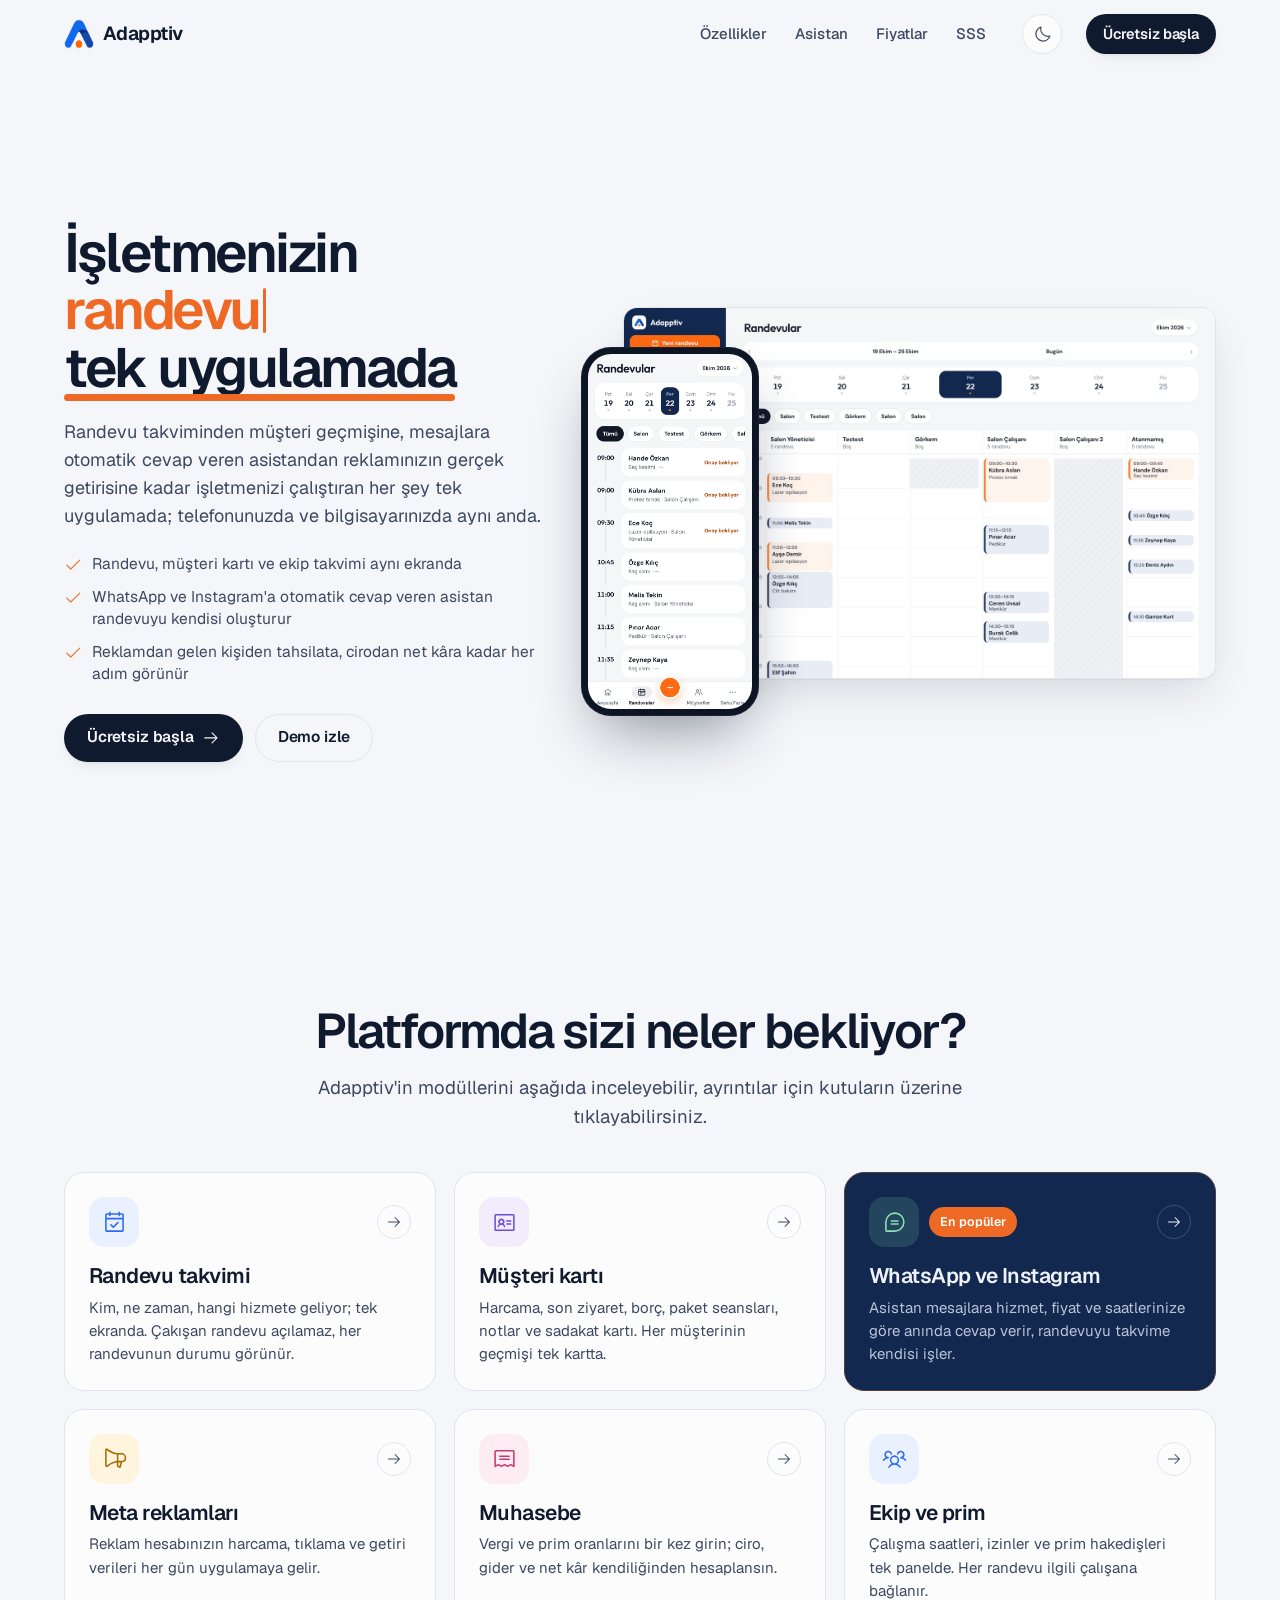
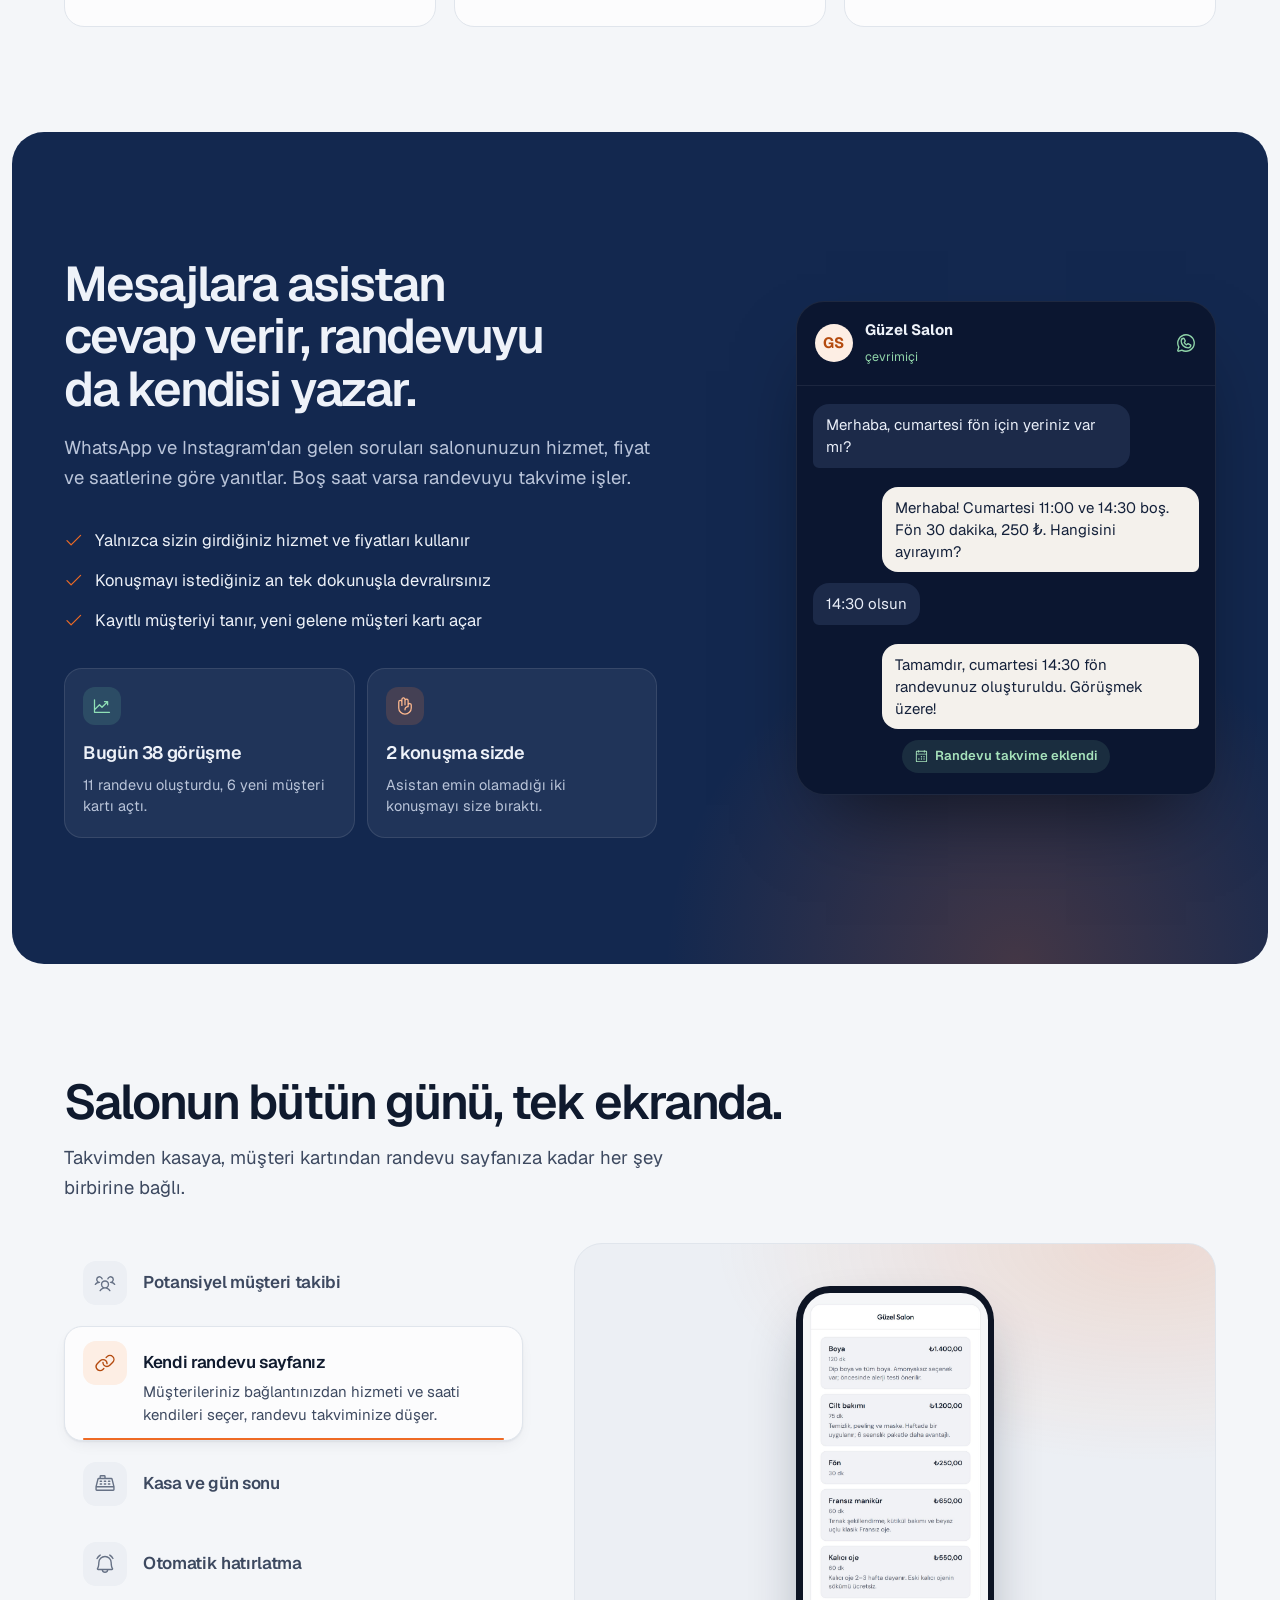
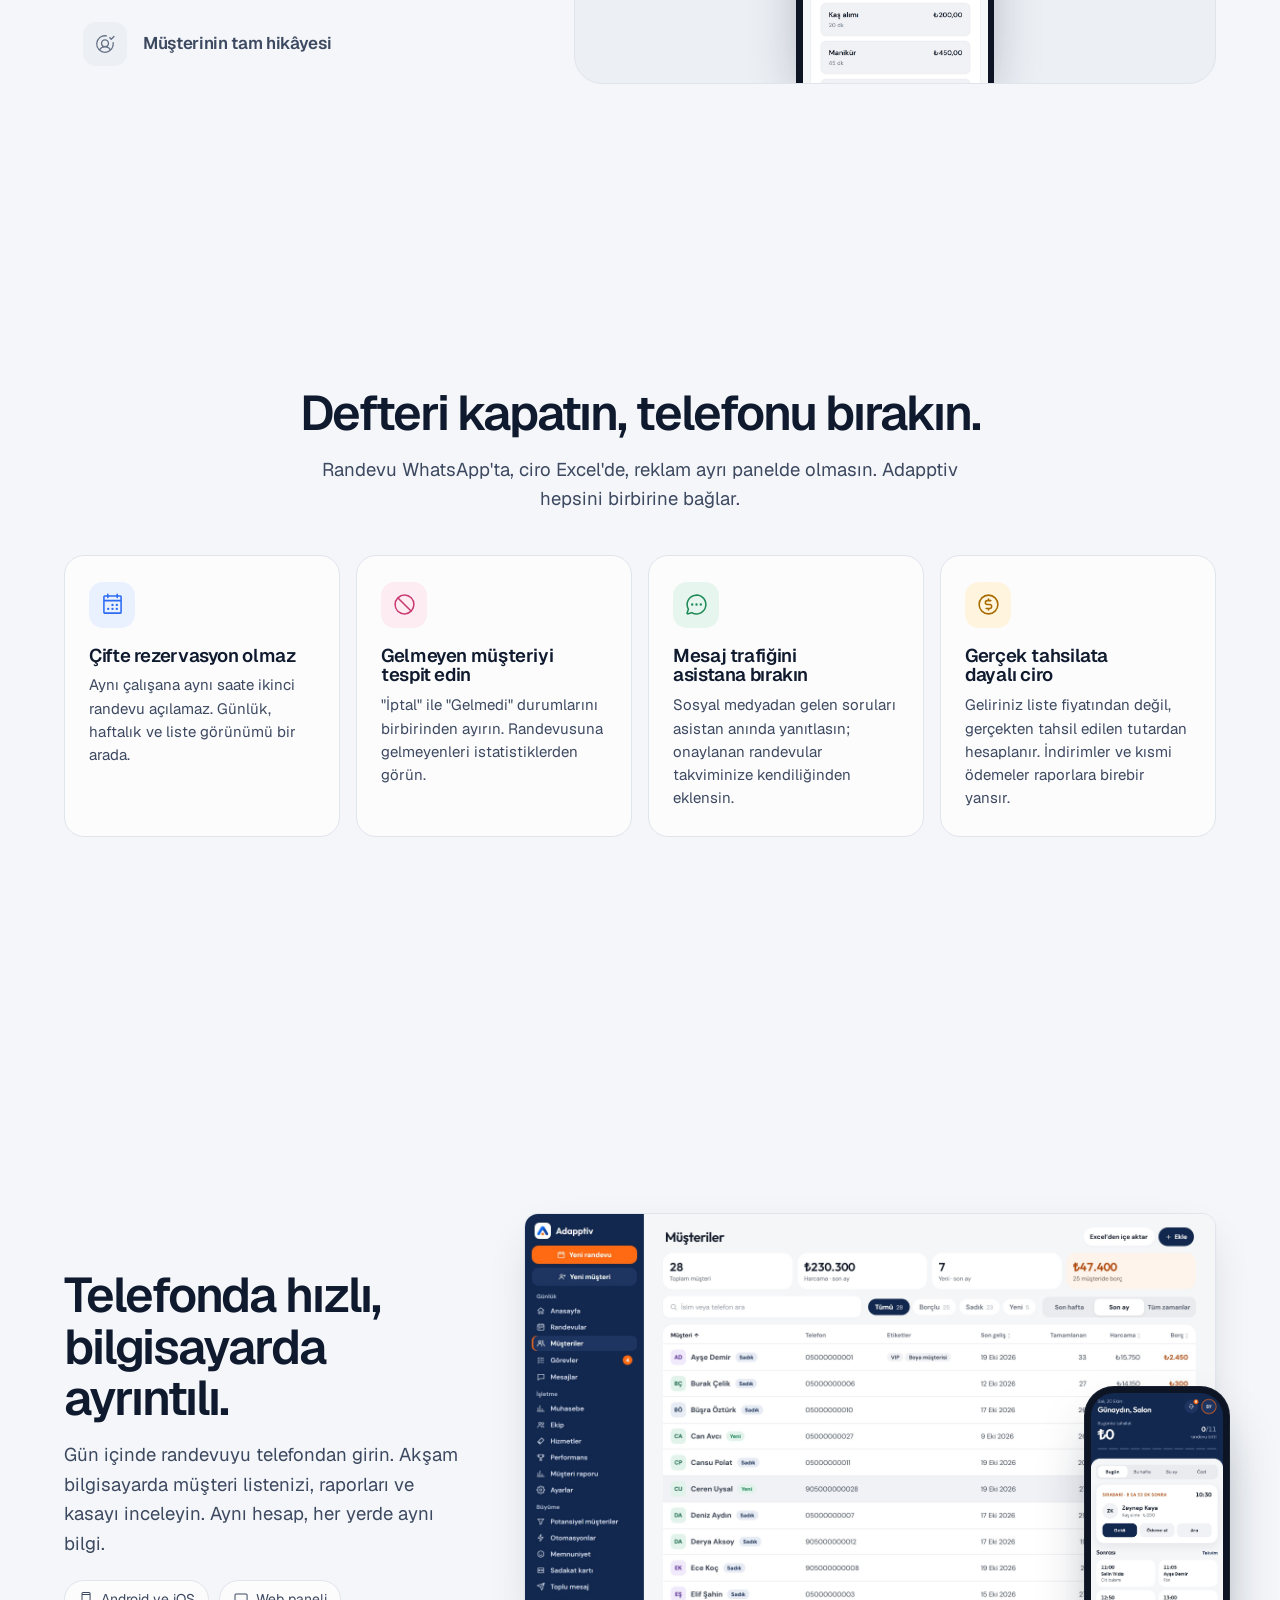
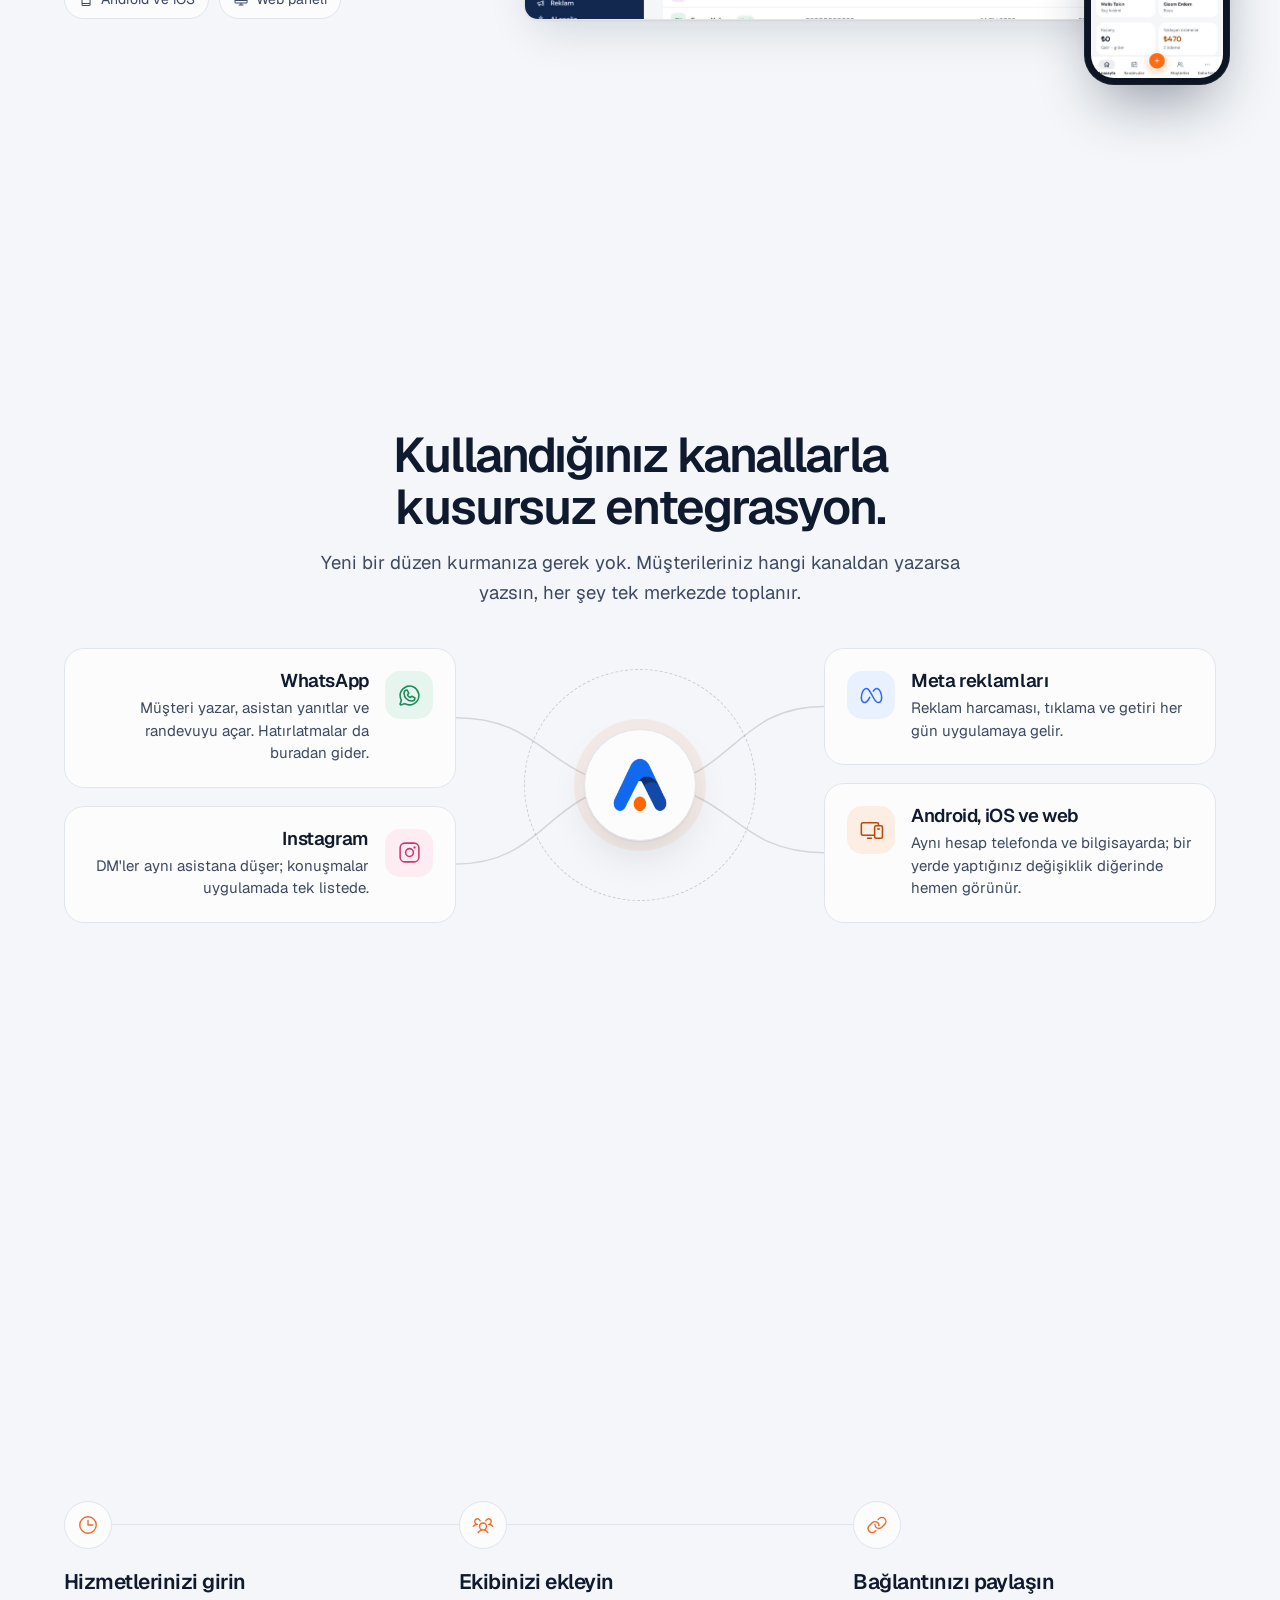
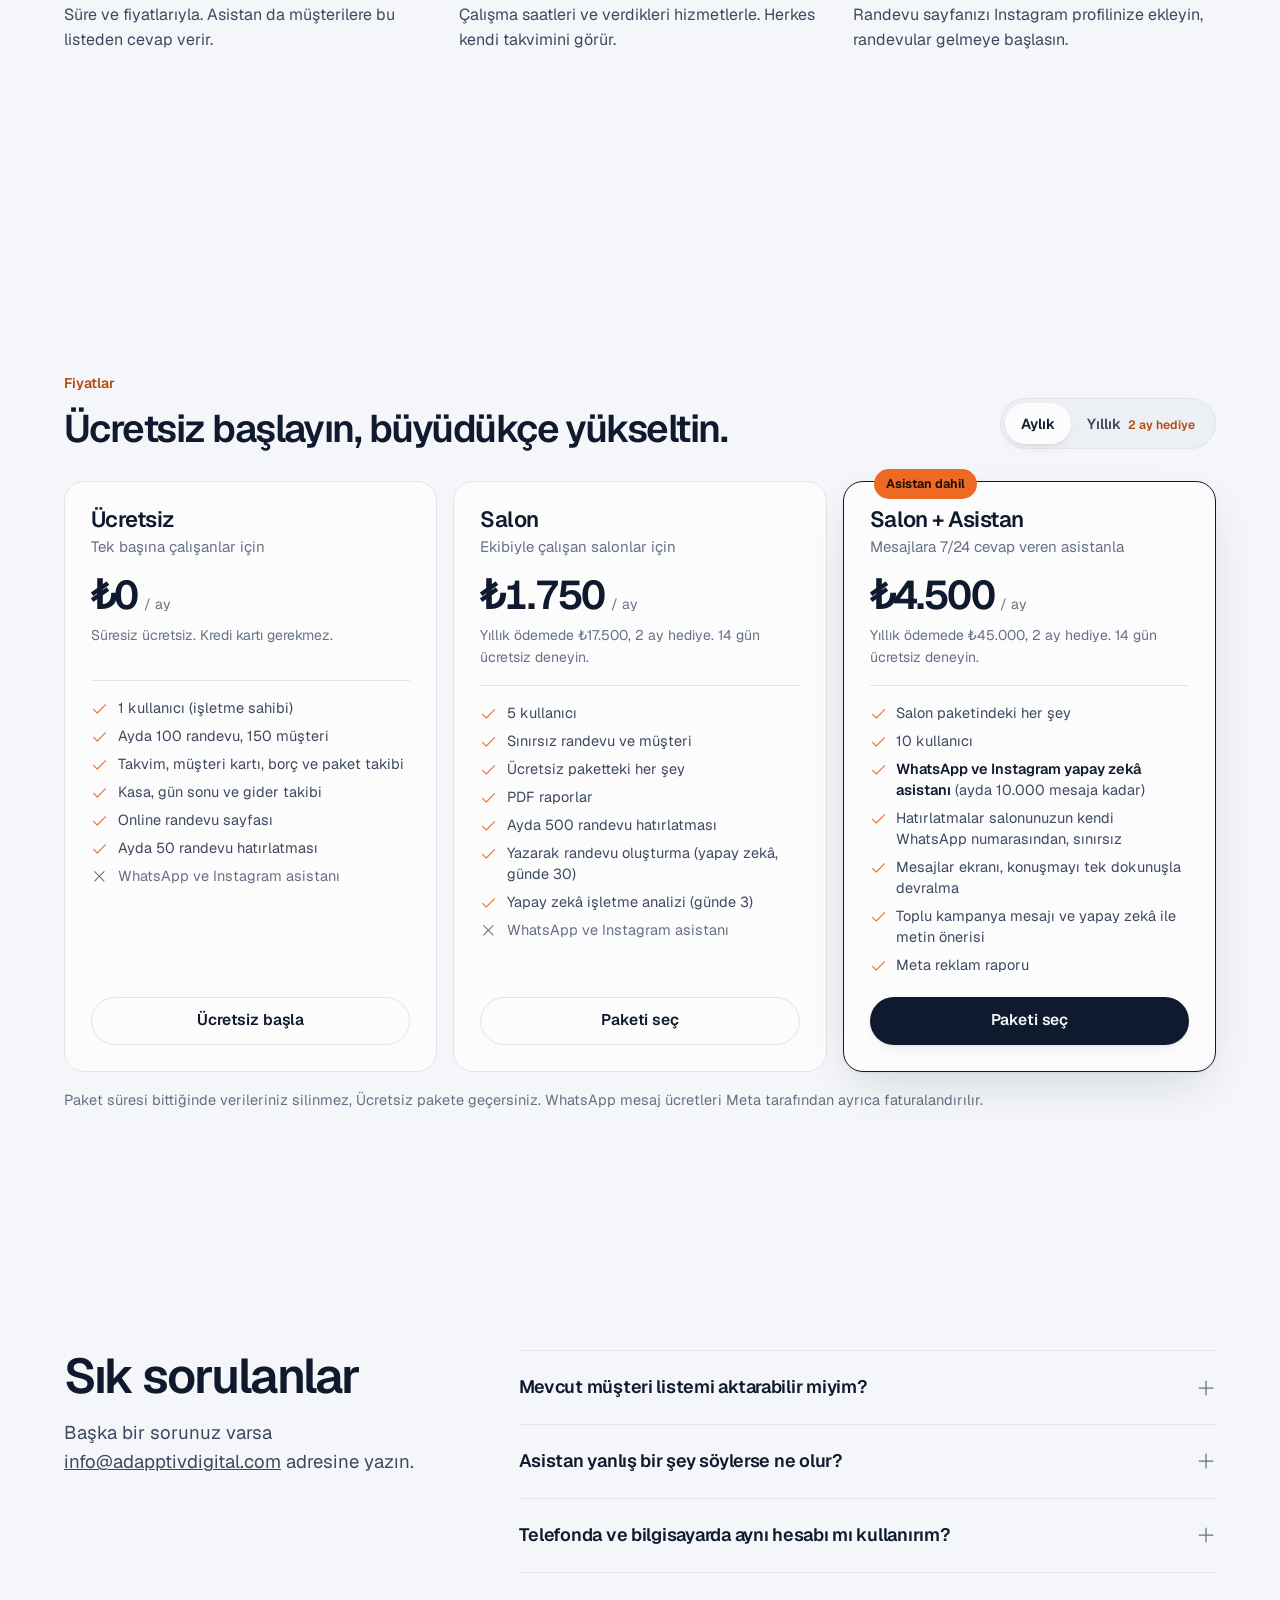
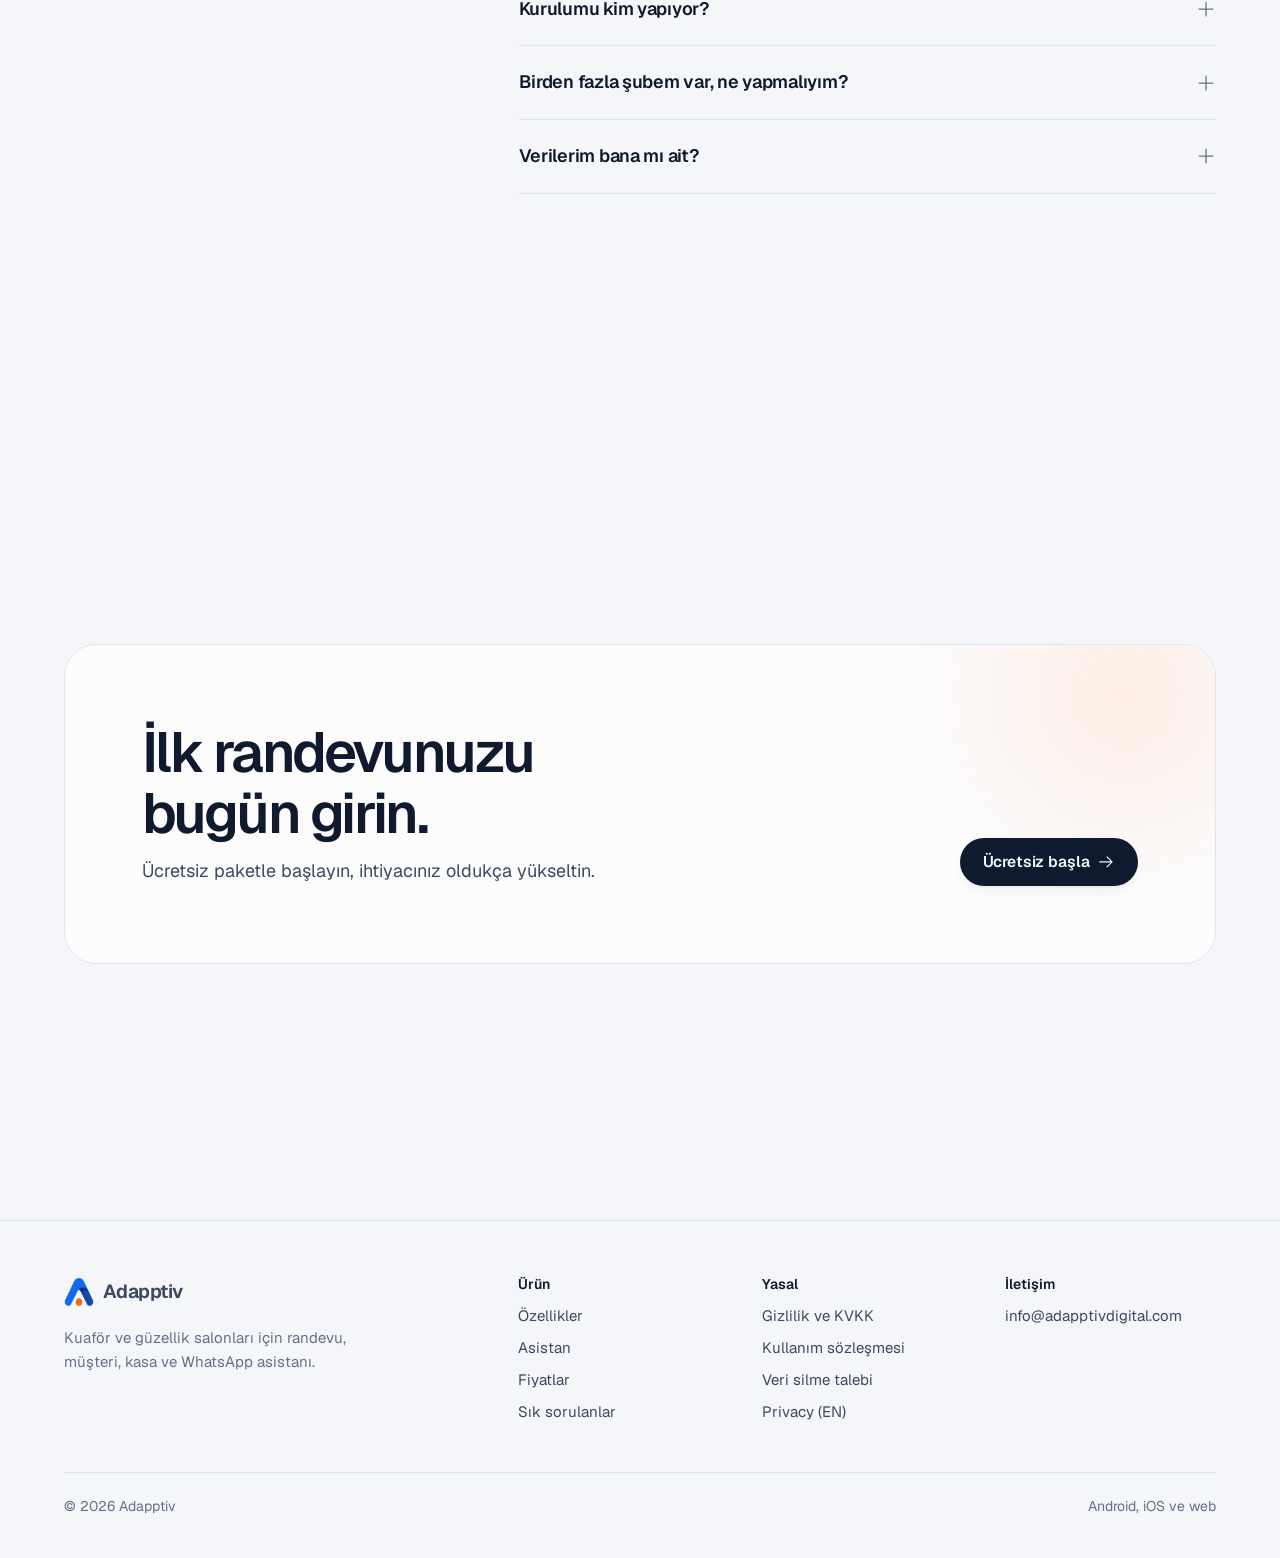
==== index.html @ 40435bce "Girişteki mağaza butonları kaldırıldı, mobilde modüller 2x3" ====
<!DOCTYPE html>
<html lang="tr" class="no-js">

<head>
  <meta charset="UTF-8" />
  <meta name="viewport" content="width=device-width, initial-scale=1" />
  <title>Adapptiv | Randevu ile çalışan işletmeler için tek uygulama</title>
  <meta name="description"
    content="Randevu takvimi, müşteri kartı, kasa ve WhatsApp asistanı tek uygulamada. Telefonda ve bilgisayarda aynı anda." />
  <meta name="theme-color" content="#f4f6f9" />
  <script>try{if(localStorage.getItem('adapptiv-tema')==='koyu')document.documentElement.setAttribute('data-theme','dark')}catch(e){}</script>
  <meta property="og:title" content="Adapptiv | İşletmenizin tamamı tek uygulamada" />
  <meta property="og:description" content="Randevu, müşteri, kasa ve WhatsApp asistanı. Telefonda ve bilgisayarda." />
  <meta property="og:image" content="/assets/screens/web-takvim.jpg" />
  <link rel="icon" href="/assets/logo-mark.png" type="image/png" />
  <link rel="preload" href="/assets/fonts/geist-latin.woff2" as="font" type="font/woff2" crossorigin />
  <link rel="preload" href="/assets/screens/web-takvim.jpg" as="image" />
  <link rel="stylesheet" href="/css/site.css" />
</head>

<body>
  <a class="skip" href="#icerik">İçeriğe geç</a>
  <div class="nav-sentinel" aria-hidden="true"></div>
  <header class="nav">
    <div class="wrap nav-in">
      <a class="brand" href="/" aria-label="Adapptiv ana sayfa"><img src="/assets/logo-mark.png" alt="" width="30" height="30" />Adapptiv</a>
      <nav class="nav-links" aria-label="Ana menü">
          <a href="#ozellikler">Özellikler</a>
          <a href="#chatbot">Asistan</a>
          <a href="#fiyat">Fiyatlar</a>
          <a href="#sss">SSS</a>
      </nav>
      <button class="theme-btn" type="button" aria-pressed="false" aria-label="Koyu temaya geç"><svg class="icon i-moon" aria-hidden="true" focusable="false" xmlns="http://www.w3.org/2000/svg" viewBox="0 0 256 256" fill="currentColor"><path d="M233.54,142.23a8,8,0,0,0-8-2,88.08,88.08,0,0,1-109.8-109.8,8,8,0,0,0-10-10,104.84,104.84,0,0,0-52.91,37A104,104,0,0,0,136,224a103.09,103.09,0,0,0,62.52-20.88,104.84,104.84,0,0,0,37-52.91A8,8,0,0,0,233.54,142.23ZM188.9,190.34A88,88,0,0,1,65.66,67.11a89,89,0,0,1,31.4-26A106,106,0,0,0,96,56,104.11,104.11,0,0,0,200,160a106,106,0,0,0,14.92-1.06A89,89,0,0,1,188.9,190.34Z"/></svg><svg class="icon i-sun" aria-hidden="true" focusable="false" xmlns="http://www.w3.org/2000/svg" viewBox="0 0 256 256" fill="currentColor"><path d="M120,40V16a8,8,0,0,1,16,0V40a8,8,0,0,1-16,0Zm72,88a64,64,0,1,1-64-64A64.07,64.07,0,0,1,192,128Zm-16,0a48,48,0,1,0-48,48A48.05,48.05,0,0,0,176,128ZM58.34,69.66A8,8,0,0,0,69.66,58.34l-16-16A8,8,0,0,0,42.34,53.66Zm0,116.68-16,16a8,8,0,0,0,11.32,11.32l16-16a8,8,0,0,0-11.32-11.32ZM192,72a8,8,0,0,0,5.66-2.34l16-16a8,8,0,0,0-11.32-11.32l-16,16A8,8,0,0,0,192,72Zm5.66,114.34a8,8,0,0,0-11.32,11.32l16,16a8,8,0,0,0,11.32-11.32ZM48,128a8,8,0,0,0-8-8H16a8,8,0,0,0,0,16H40A8,8,0,0,0,48,128Zm80,80a8,8,0,0,0-8,8v24a8,8,0,0,0,16,0V216A8,8,0,0,0,128,208Zm112-88H216a8,8,0,0,0,0,16h24a8,8,0,0,0,0-16Z"/></svg></button>
      <a class="btn btn-primary btn-sm nav-cta" href="#fiyat">Ücretsiz başla</a>
      <button class="menu-btn" type="button" aria-expanded="false" aria-label="Menüyü aç" aria-controls="menu-sheet"><svg class="icon" aria-hidden="true" focusable="false" xmlns="http://www.w3.org/2000/svg" viewBox="0 0 256 256" fill="currentColor"><path d="M224,128a8,8,0,0,1-8,8H40a8,8,0,0,1,0-16H216A8,8,0,0,1,224,128ZM40,72H216a8,8,0,0,0,0-16H40a8,8,0,0,0,0,16ZM216,184H40a8,8,0,0,0,0,16H216a8,8,0,0,0,0-16Z"/></svg></button>
    </div>
    <div class="sheet" id="menu-sheet">
      <div>
        <nav aria-label="Mobil menü">
          <a href="#ozellikler">Özellikler</a>
          <a href="#chatbot">Asistan</a>
          <a href="#fiyat">Fiyatlar</a>
          <a href="#sss">SSS</a>
          <a class="btn btn-primary" href="#fiyat">Ücretsiz başla</a>
        </nav>
      </div>
    </div>
  </header>

  <main id="icerik">
    <!-- Giris: ekran boyunda -->
    <section class="hero">
      <div class="wrap hero-main">
        <div class="hero-grid">
          <div class="hero-copy">
            <h1>
              <span class="hl-visual" aria-hidden="true">
                <span class="hl-line">İşletmenizin</span>
                <span class="hl-line hl-word"><span id="hero-hl-text">tamamı</span><span class="hl-caret"></span></span>
                <span class="hl-line"><em>tek uygulamada</em></span>
              </span>
              <span class="sr-only">İşletmenizin tamamı tek uygulamada</span>
            </h1>
            <p class="hero-sub">Randevu takviminden müşteri geçmişine, mesajlara otomatik cevap veren asistandan
              reklamınızın gerçek getirisine kadar işletmenizi çalıştıran her şey tek uygulamada; telefonunuzda ve
              bilgisayarınızda aynı anda.</p>
            <ul class="hero-ticks">
              <li><svg class="icon" aria-hidden="true" focusable="false" xmlns="http://www.w3.org/2000/svg" viewBox="0 0 256 256" fill="currentColor"><path d="M229.66,77.66l-128,128a8,8,0,0,1-11.32,0l-56-56a8,8,0,0,1,11.32-11.32L96,188.69,218.34,66.34a8,8,0,0,1,11.32,11.32Z"/></svg><span>Randevu, müşteri kartı ve ekip takvimi aynı ekranda</span></li>
              <li><svg class="icon" aria-hidden="true" focusable="false" xmlns="http://www.w3.org/2000/svg" viewBox="0 0 256 256" fill="currentColor"><path d="M229.66,77.66l-128,128a8,8,0,0,1-11.32,0l-56-56a8,8,0,0,1,11.32-11.32L96,188.69,218.34,66.34a8,8,0,0,1,11.32,11.32Z"/></svg><span>WhatsApp ve Instagram'a otomatik cevap veren asistan randevuyu kendisi
                  oluşturur</span></li>
              <li><svg class="icon" aria-hidden="true" focusable="false" xmlns="http://www.w3.org/2000/svg" viewBox="0 0 256 256" fill="currentColor"><path d="M229.66,77.66l-128,128a8,8,0,0,1-11.32,0l-56-56a8,8,0,0,1,11.32-11.32L96,188.69,218.34,66.34a8,8,0,0,1,11.32,11.32Z"/></svg><span>Reklamdan gelen kişiden tahsilata, cirodan net kâra kadar her adım görünür</span>
              </li>
            </ul>
            <div class="hero-cta">
              <a class="btn btn-primary" href="#fiyat">Ücretsiz başla <svg class="icon" aria-hidden="true" focusable="false" xmlns="http://www.w3.org/2000/svg" viewBox="0 0 256 256" fill="currentColor"><path d="M221.66,133.66l-72,72a8,8,0,0,1-11.32-11.32L196.69,136H40a8,8,0,0,1,0-16H196.69L138.34,61.66a8,8,0,0,1,11.32-11.32l72,72A8,8,0,0,1,221.66,133.66Z"/></svg></a>
              <a class="btn btn-ghost" href="#demo">Demo izle</a>
            </div>
          </div>
          <div class="hero-visual">
            <div class="window">
              <img src="/assets/screens/web-takvim.jpg" width="2880" height="1800"
                alt="Adapptiv randevu takvimi: çalışanlar yan yana sütunlarda, günün randevuları saat saat" />
            </div>
            <div class="phone">
              <img src="/assets/screens/tel-takvim.jpg" width="1170" height="2532"
                alt="Telefonda günün randevu listesi" />
            </div>
          </div>
        </div>
      </div>
    </section>

    <!-- Moduller (eski sitedeki kutular, odaklanma efektiyle) -->
    <section class="section" id="ozellikler">
      <div class="wrap">
        <div class="section-head center reveal">
          <h2>Platformda sizi neler bekliyor?</h2>
          <p>Adapptiv'in modüllerini aşağıda inceleyebilir, ayrıntılar için kutuların üzerine tıklayabilirsiniz.</p>
        </div>
        <div class="mods focus-grid">
          <a class="mod focus-card reveal" href="#gun">
            <span class="mod-top"><span class="mod-ico t-blue"><svg class="icon" aria-hidden="true" focusable="false" xmlns="http://www.w3.org/2000/svg" viewBox="0 0 256 256" fill="currentColor"><path d="M208,32H184V24a8,8,0,0,0-16,0v8H88V24a8,8,0,0,0-16,0v8H48A16,16,0,0,0,32,48V208a16,16,0,0,0,16,16H208a16,16,0,0,0,16-16V48A16,16,0,0,0,208,32ZM72,48v8a8,8,0,0,0,16,0V48h80v8a8,8,0,0,0,16,0V48h24V80H48V48ZM208,208H48V96H208V208Zm-38.34-85.66a8,8,0,0,1,0,11.32l-48,48a8,8,0,0,1-11.32,0l-24-24a8,8,0,0,1,11.32-11.32L116,164.69l42.34-42.35A8,8,0,0,1,169.66,122.34Z"/></svg></span><span class="mod-go"><svg class="icon" aria-hidden="true" focusable="false" xmlns="http://www.w3.org/2000/svg" viewBox="0 0 256 256" fill="currentColor"><path d="M221.66,133.66l-72,72a8,8,0,0,1-11.32-11.32L196.69,136H40a8,8,0,0,1,0-16H196.69L138.34,61.66a8,8,0,0,1,11.32-11.32l72,72A8,8,0,0,1,221.66,133.66Z"/></svg></span></span>
            <h3>Randevu takvimi</h3>
            <p>Kim, ne zaman, hangi hizmete geliyor; tek ekranda. Çakışan randevu açılamaz, her randevunun durumu görünür.</p>
          </a>
          <a class="mod focus-card reveal" style="--i: 1" href="#gun">
            <span class="mod-top"><span class="mod-ico t-lilac"><svg class="icon" aria-hidden="true" focusable="false" xmlns="http://www.w3.org/2000/svg" viewBox="0 0 256 256" fill="currentColor"><path d="M200,112a8,8,0,0,1-8,8H152a8,8,0,0,1,0-16h40A8,8,0,0,1,200,112Zm-8,24H152a8,8,0,0,0,0,16h40a8,8,0,0,0,0-16Zm40-80V200a16,16,0,0,1-16,16H40a16,16,0,0,1-16-16V56A16,16,0,0,1,40,40H216A16,16,0,0,1,232,56ZM216,200V56H40V200H216Zm-80.26-34a8,8,0,1,1-15.5,4c-2.63-10.26-13.06-18-24.25-18s-21.61,7.74-24.25,18a8,8,0,1,1-15.5-4,39.84,39.84,0,0,1,17.19-23.34,32,32,0,1,1,45.12,0A39.76,39.76,0,0,1,135.75,166ZM96,136a16,16,0,1,0-16-16A16,16,0,0,0,96,136Z"/></svg></span><span class="mod-go"><svg class="icon" aria-hidden="true" focusable="false" xmlns="http://www.w3.org/2000/svg" viewBox="0 0 256 256" fill="currentColor"><path d="M221.66,133.66l-72,72a8,8,0,0,1-11.32-11.32L196.69,136H40a8,8,0,0,1,0-16H196.69L138.34,61.66a8,8,0,0,1,11.32-11.32l72,72A8,8,0,0,1,221.66,133.66Z"/></svg></span></span>
            <h3>Müşteri kartı</h3>
            <p>Harcama, son ziyaret, borç, paket seansları, notlar ve sadakat kartı. Her müşterinin geçmişi tek kartta.</p>
          </a>
          <a class="mod mod-featured focus-card reveal" style="--i: 2" href="#chatbot">
            <span class="mod-top"><span class="mod-ico t-green"><svg class="icon" aria-hidden="true" focusable="false" xmlns="http://www.w3.org/2000/svg" viewBox="0 0 256 256" fill="currentColor"><path d="M172,112a8,8,0,0,1-8,8H96a8,8,0,0,1,0-16h68A8,8,0,0,1,172,112Zm-8,24H96a8,8,0,0,0,0,16h68a8,8,0,0,0,0-16Zm68-12A100.11,100.11,0,0,1,132,224H48a16,16,0,0,1-16-16V124a100,100,0,0,1,200,0Zm-16,0a84,84,0,0,0-168,0v84h84A84.09,84.09,0,0,0,216,124Z"/></svg></span><span class="mod-badge">En popüler</span><span class="mod-go"><svg class="icon" aria-hidden="true" focusable="false" xmlns="http://www.w3.org/2000/svg" viewBox="0 0 256 256" fill="currentColor"><path d="M221.66,133.66l-72,72a8,8,0,0,1-11.32-11.32L196.69,136H40a8,8,0,0,1,0-16H196.69L138.34,61.66a8,8,0,0,1,11.32-11.32l72,72A8,8,0,0,1,221.66,133.66Z"/></svg></span></span>
            <h3>WhatsApp ve Instagram</h3>
            <p>Asistan mesajlara hizmet, fiyat ve saatlerinize göre anında cevap verir, randevuyu takvime kendisi işler.</p>
          </a>
          <a class="mod focus-card reveal" href="#entegrasyon">
            <span class="mod-top"><span class="mod-ico t-amber"><svg class="icon" aria-hidden="true" focusable="false" xmlns="http://www.w3.org/2000/svg" viewBox="0 0 256 256" fill="currentColor"><path d="M248,120a48.05,48.05,0,0,0-48-48H160.2c-2.91-.17-53.62-3.74-101.91-44.24A16,16,0,0,0,32,40V200a16,16,0,0,0,26.29,12.25c37.77-31.68,77-40.76,93.71-43.3v31.72A16,16,0,0,0,159.12,214l11,7.33A16,16,0,0,0,194.5,212l11.77-44.36A48.07,48.07,0,0,0,248,120ZM48,199.93V40h0c42.81,35.91,86.63,45,104,47.24v65.48C134.65,155,90.84,164.07,48,199.93Zm131,8,0,.11-11-7.33V168h21.6ZM200,152H168V88h32a32,32,0,1,1,0,64Z"/></svg></span><span class="mod-go"><svg class="icon" aria-hidden="true" focusable="false" xmlns="http://www.w3.org/2000/svg" viewBox="0 0 256 256" fill="currentColor"><path d="M221.66,133.66l-72,72a8,8,0,0,1-11.32-11.32L196.69,136H40a8,8,0,0,1,0-16H196.69L138.34,61.66a8,8,0,0,1,11.32-11.32l72,72A8,8,0,0,1,221.66,133.66Z"/></svg></span></span>
            <h3>Meta reklamları</h3>
            <p>Reklam hesabınızın harcama, tıklama ve getiri verileri her gün uygulamaya gelir.</p>
          </a>
          <a class="mod focus-card reveal" style="--i: 1" href="#gun">
            <span class="mod-top"><span class="mod-ico t-pink"><svg class="icon" aria-hidden="true" focusable="false" xmlns="http://www.w3.org/2000/svg" viewBox="0 0 256 256" fill="currentColor"><path d="M72,104a8,8,0,0,1,8-8h96a8,8,0,0,1,0,16H80A8,8,0,0,1,72,104Zm8,40h96a8,8,0,0,0,0-16H80a8,8,0,0,0,0,16ZM232,56V208a8,8,0,0,1-11.58,7.15L192,200.94l-28.42,14.21a8,8,0,0,1-7.16,0L128,200.94,99.58,215.15a8,8,0,0,1-7.16,0L64,200.94,35.58,215.15A8,8,0,0,1,24,208V56A16,16,0,0,1,40,40H216A16,16,0,0,1,232,56Zm-16,0H40V195.06l20.42-10.22a8,8,0,0,1,7.16,0L96,199.06l28.42-14.22a8,8,0,0,1,7.16,0L160,199.06l28.42-14.22a8,8,0,0,1,7.16,0L216,195.06Z"/></svg></span><span class="mod-go"><svg class="icon" aria-hidden="true" focusable="false" xmlns="http://www.w3.org/2000/svg" viewBox="0 0 256 256" fill="currentColor"><path d="M221.66,133.66l-72,72a8,8,0,0,1-11.32-11.32L196.69,136H40a8,8,0,0,1,0-16H196.69L138.34,61.66a8,8,0,0,1,11.32-11.32l72,72A8,8,0,0,1,221.66,133.66Z"/></svg></span></span>
            <h3>Muhasebe</h3>
            <p>Vergi ve prim oranlarını bir kez girin; ciro, gider ve net kâr kendiliğinden hesaplansın.</p>
          </a>
          <a class="mod focus-card reveal" style="--i: 2" href="#demo">
            <span class="mod-top"><span class="mod-ico t-blue"><svg class="icon" aria-hidden="true" focusable="false" xmlns="http://www.w3.org/2000/svg" viewBox="0 0 256 256" fill="currentColor"><path d="M244.8,150.4a8,8,0,0,1-11.2-1.6A51.6,51.6,0,0,0,192,128a8,8,0,0,1-7.37-4.89,8,8,0,0,1,0-6.22A8,8,0,0,1,192,112a24,24,0,1,0-23.24-30,8,8,0,1,1-15.5-4A40,40,0,1,1,219,117.51a67.94,67.94,0,0,1,27.43,21.68A8,8,0,0,1,244.8,150.4ZM190.92,212a8,8,0,1,1-13.84,8,57,57,0,0,0-98.16,0,8,8,0,1,1-13.84-8,72.06,72.06,0,0,1,33.74-29.92,48,48,0,1,1,58.36,0A72.06,72.06,0,0,1,190.92,212ZM128,176a32,32,0,1,0-32-32A32,32,0,0,0,128,176ZM72,120a8,8,0,0,0-8-8A24,24,0,1,1,87.24,82a8,8,0,1,0,15.5-4A40,40,0,1,0,37,117.51,67.94,67.94,0,0,0,9.6,139.19a8,8,0,1,0,12.8,9.61A51.6,51.6,0,0,1,64,128,8,8,0,0,0,72,120Z"/></svg></span><span class="mod-go"><svg class="icon" aria-hidden="true" focusable="false" xmlns="http://www.w3.org/2000/svg" viewBox="0 0 256 256" fill="currentColor"><path d="M221.66,133.66l-72,72a8,8,0,0,1-11.32-11.32L196.69,136H40a8,8,0,0,1,0-16H196.69L138.34,61.66a8,8,0,0,1,11.32-11.32l72,72A8,8,0,0,1,221.66,133.66Z"/></svg></span></span>
            <h3>Ekip ve prim</h3>
            <p>Çalışma saatleri, izinler ve prim hakedişleri tek panelde. Her randevu ilgili çalışana bağlanır.</p>
          </a>
        </div>
      </div>
    </section>

    <!-- Asistan -->
    <section class="section assistant" id="chatbot">
      <div class="wrap assistant-grid">
        <div class="reveal">
          <h2>Mesajlara asistan cevap verir, randevuyu da kendisi yazar.</h2>
          <p class="lead">WhatsApp ve Instagram'dan gelen soruları salonunuzun hizmet, fiyat ve saatlerine göre
            yanıtlar. Boş saat varsa randevuyu takvime işler.</p>
          <ul class="points">
            <li><svg class="icon" aria-hidden="true" focusable="false" xmlns="http://www.w3.org/2000/svg" viewBox="0 0 256 256" fill="currentColor"><path d="M229.66,77.66l-128,128a8,8,0,0,1-11.32,0l-56-56a8,8,0,0,1,11.32-11.32L96,188.69,218.34,66.34a8,8,0,0,1,11.32,11.32Z"/></svg><span>Yalnızca sizin girdiğiniz hizmet ve fiyatları kullanır</span></li>
            <li><svg class="icon" aria-hidden="true" focusable="false" xmlns="http://www.w3.org/2000/svg" viewBox="0 0 256 256" fill="currentColor"><path d="M229.66,77.66l-128,128a8,8,0,0,1-11.32,0l-56-56a8,8,0,0,1,11.32-11.32L96,188.69,218.34,66.34a8,8,0,0,1,11.32,11.32Z"/></svg><span>Konuşmayı istediğiniz an tek dokunuşla devralırsınız</span></li>
            <li><svg class="icon" aria-hidden="true" focusable="false" xmlns="http://www.w3.org/2000/svg" viewBox="0 0 256 256" fill="currentColor"><path d="M229.66,77.66l-128,128a8,8,0,0,1-11.32,0l-56-56a8,8,0,0,1,11.32-11.32L96,188.69,218.34,66.34a8,8,0,0,1,11.32,11.32Z"/></svg><span>Kayıtlı müşteriyi tanır, yeni gelene müşteri kartı açar</span></li>
          </ul>
          <div class="as-cards">
            <div class="as-card">
              <span class="as-ico"><svg class="icon" aria-hidden="true" focusable="false" xmlns="http://www.w3.org/2000/svg" viewBox="0 0 256 256" fill="currentColor"><path d="M232,208a8,8,0,0,1-8,8H32a8,8,0,0,1-8-8V48a8,8,0,0,1,16,0V156.69l50.34-50.35a8,8,0,0,1,11.32,0L128,132.69,180.69,80H160a8,8,0,0,1,0-16h40a8,8,0,0,1,8,8v40a8,8,0,0,1-16,0V91.31l-58.34,58.35a8,8,0,0,1-11.32,0L96,123.31l-56,56V200H224A8,8,0,0,1,232,208Z"/></svg></span>
              <strong>Bugün <span class="count-up" data-count="38">0</span> görüşme</strong>
              <p>11 randevu oluşturdu, 6 yeni müşteri kartı açtı.</p>
            </div>
            <div class="as-card">
              <span class="as-ico as-ico-warm"><svg class="icon" aria-hidden="true" focusable="false" xmlns="http://www.w3.org/2000/svg" viewBox="0 0 256 256" fill="currentColor"><path d="M188,88a27.75,27.75,0,0,0-12,2.71V60a28,28,0,0,0-41.36-24.6A28,28,0,0,0,80,44v6.71A27.75,27.75,0,0,0,68,48,28,28,0,0,0,40,76v76a88,88,0,0,0,176,0V116A28,28,0,0,0,188,88Zm12,64a72,72,0,0,1-144,0V76a12,12,0,0,1,24,0v44a8,8,0,0,0,16,0V44a12,12,0,0,1,24,0v68a8,8,0,0,0,16,0V60a12,12,0,0,1,24,0v68.67A48.08,48.08,0,0,0,120,176a8,8,0,0,0,16,0,32,32,0,0,1,32-32,8,8,0,0,0,8-8V116a12,12,0,0,1,24,0Z"/></svg></span>
              <strong><span class="count-up" data-count="2">0</span> konuşma sizde</strong>
              <p>Asistan emin olamadığı iki konuşmayı size bıraktı.</p>
            </div>
          </div>
        </div>

        <div class="chat reveal" style="--i: 1" aria-label="Örnek WhatsApp konuşması">
          <div class="chat-head">
            <div class="chat-avatar" aria-hidden="true">GS</div>
            <div>
              <strong>Güzel Salon</strong>
              <span>çevrimiçi</span>
            </div>
            <svg class="icon" aria-hidden="true" focusable="false" xmlns="http://www.w3.org/2000/svg" viewBox="0 0 256 256" fill="currentColor"><path d="M187.58,144.84l-32-16a8,8,0,0,0-8,.5l-14.69,9.8a40.55,40.55,0,0,1-16-16l9.8-14.69a8,8,0,0,0,.5-8l-16-32A8,8,0,0,0,104,64a40,40,0,0,0-40,40,88.1,88.1,0,0,0,88,88,40,40,0,0,0,40-40A8,8,0,0,0,187.58,144.84ZM152,176a72.08,72.08,0,0,1-72-72A24,24,0,0,1,99.29,80.46l11.48,23L101,118a8,8,0,0,0-.73,7.51,56.47,56.47,0,0,0,30.15,30.15A8,8,0,0,0,138,155l14.61-9.74,23,11.48A24,24,0,0,1,152,176ZM128,24A104,104,0,0,0,36.18,176.88L24.83,210.93a16,16,0,0,0,20.24,20.24l34.05-11.35A104,104,0,1,0,128,24Zm0,192a87.87,87.87,0,0,1-44.06-11.81,8,8,0,0,0-6.54-.67L40,216,52.47,178.6a8,8,0,0,0-.66-6.54A88,88,0,1,1,128,216Z"/></svg>
          </div>
          <div class="chat-body">
            <p class="msg msg-in" style="--t: 0.2s">Merhaba, cumartesi fön için yeriniz var mı?</p>
            <span class="typing" style="--t: 0.9s; --d: 1.1s" aria-hidden="true"><i></i><i></i><i></i></span>
            <p class="msg msg-out" style="--t: 2s">Merhaba! Cumartesi 11:00 ve 14:30 boş. Fön 30 dakika, 250 ₺.
              Hangisini ayırayım?</p>
            <p class="msg msg-in" style="--t: 3.4s">14:30 olsun</p>
            <span class="typing" style="--t: 4s; --d: 1s" aria-hidden="true"><i></i><i></i><i></i></span>
            <p class="msg msg-out" style="--t: 5s">Tamamdır, cumartesi 14:30 fön randevunuz oluşturuldu. Görüşmek
              üzere!</p>
            <span class="msg-note" style="--t: 5.8s"><svg class="icon" aria-hidden="true" focusable="false" xmlns="http://www.w3.org/2000/svg" viewBox="0 0 256 256" fill="currentColor"><path d="M208,32H184V24a8,8,0,0,0-16,0v8H88V24a8,8,0,0,0-16,0v8H48A16,16,0,0,0,32,48V208a16,16,0,0,0,16,16H208a16,16,0,0,0,16-16V48A16,16,0,0,0,208,32ZM72,48v8a8,8,0,0,0,16,0V48h80v8a8,8,0,0,0,16,0V48h24V80H48V48ZM208,208H48V96H208V208Zm-68-76a12,12,0,1,1-12-12A12,12,0,0,1,140,132Zm44,0a12,12,0,1,1-12-12A12,12,0,0,1,184,132ZM96,172a12,12,0,1,1-12-12A12,12,0,0,1,96,172Zm44,0a12,12,0,1,1-12-12A12,12,0,0,1,140,172Zm44,0a12,12,0,1,1-12-12A12,12,0,0,1,184,172Z"/></svg> Randevu takvime eklendi</span>
          </div>
        </div>
      </div>
    </section>

    <!-- Gunun tamami: sekmeli vitrin (tek ekranda bes ozellik) -->
    <section class="section" id="gun">
      <div class="wrap">
        <div class="section-head reveal">
          <h2>Salonun bütün günü, tek ekranda.</h2>
          <p>Takvimden kasaya, müşteri kartından randevu sayfanıza kadar her şey birbirine bağlı.</p>
        </div>
        <div class="showcase reveal">
          <div class="sc-tabs" role="tablist" aria-label="Uygulamadan ekranlar">
            <button class="sc-tab" type="button" role="tab" id="sc-t1" aria-controls="sc-p1" aria-selected="true">
              <span class="sc-ico"><svg class="icon" aria-hidden="true" focusable="false" xmlns="http://www.w3.org/2000/svg" viewBox="0 0 256 256" fill="currentColor"><path d="M244.8,150.4a8,8,0,0,1-11.2-1.6A51.6,51.6,0,0,0,192,128a8,8,0,0,1-7.37-4.89,8,8,0,0,1,0-6.22A8,8,0,0,1,192,112a24,24,0,1,0-23.24-30,8,8,0,1,1-15.5-4A40,40,0,1,1,219,117.51a67.94,67.94,0,0,1,27.43,21.68A8,8,0,0,1,244.8,150.4ZM190.92,212a8,8,0,1,1-13.84,8,57,57,0,0,0-98.16,0,8,8,0,1,1-13.84-8,72.06,72.06,0,0,1,33.74-29.92,48,48,0,1,1,58.36,0A72.06,72.06,0,0,1,190.92,212ZM128,176a32,32,0,1,0-32-32A32,32,0,0,0,128,176ZM72,120a8,8,0,0,0-8-8A24,24,0,1,1,87.24,82a8,8,0,1,0,15.5-4A40,40,0,1,0,37,117.51,67.94,67.94,0,0,0,9.6,139.19a8,8,0,1,0,12.8,9.61A51.6,51.6,0,0,1,64,128,8,8,0,0,0,72,120Z"/></svg></span>
              <span class="sc-txt"><strong>Potansiyel müşteri takibi</strong><span class="sc-desc"><span>Arayan, yazan ama henüz gelmeyen kişileri kaybetmeyin. Kim hangi aşamada, tek bakışta.</span></span></span>
              <span class="sc-bar" aria-hidden="true"></span>
            </button>
            <button class="sc-tab" type="button" role="tab" id="sc-t2" aria-controls="sc-p2" aria-selected="false" tabindex="-1">
              <span class="sc-ico"><svg class="icon" aria-hidden="true" focusable="false" xmlns="http://www.w3.org/2000/svg" viewBox="0 0 256 256" fill="currentColor"><path d="M240,88.23a54.43,54.43,0,0,1-16,37L189.25,160a54.27,54.27,0,0,1-38.63,16h-.05A54.63,54.63,0,0,1,96,119.84a8,8,0,0,1,16,.45A38.62,38.62,0,0,0,150.58,160h0a38.39,38.39,0,0,0,27.31-11.31l34.75-34.75a38.63,38.63,0,0,0-54.63-54.63l-11,11A8,8,0,0,1,135.7,59l11-11A54.65,54.65,0,0,1,224,48,54.86,54.86,0,0,1,240,88.23ZM109,185.66l-11,11A38.41,38.41,0,0,1,70.6,208h0a38.63,38.63,0,0,1-27.29-65.94L78,107.31A38.63,38.63,0,0,1,144,135.71a8,8,0,0,0,16,.45A54.86,54.86,0,0,0,144,96a54.65,54.65,0,0,0-77.27,0L32,130.75A54.62,54.62,0,0,0,70.56,224h0a54.28,54.28,0,0,0,38.64-16l11-11A8,8,0,0,0,109,185.66Z"/></svg></span>
              <span class="sc-txt"><strong>Kendi randevu sayfanız</strong><span class="sc-desc"><span>Müşterileriniz bağlantınızdan hizmeti ve saati kendileri seçer, randevu takviminize düşer.</span></span></span>
              <span class="sc-bar" aria-hidden="true"></span>
            </button>
            <button class="sc-tab" type="button" role="tab" id="sc-t3" aria-controls="sc-p3" aria-selected="false" tabindex="-1">
              <span class="sc-ico"><svg class="icon" aria-hidden="true" focusable="false" xmlns="http://www.w3.org/2000/svg" viewBox="0 0 256 256" fill="currentColor"><path d="M239.76,158.06,217.28,68.12A16,16,0,0,0,201.75,56H136V40a16,16,0,0,0-16-16H80A16,16,0,0,0,64,40V56H54.25A16,16,0,0,0,38.72,68.12L16.24,158.06A7.93,7.93,0,0,0,16,160v32a16,16,0,0,0,16,16H224a16,16,0,0,0,16-16V160A7.93,7.93,0,0,0,239.76,158.06ZM80,40h40V56H80ZM54.25,72h147.5l20,80H34.25ZM32,192V168H224v24ZM64,96a8,8,0,0,1,8-8H88a8,8,0,0,1,0,16H72A8,8,0,0,1,64,96Zm48,0a8,8,0,0,1,8-8h16a8,8,0,0,1,0,16H120A8,8,0,0,1,112,96Zm48,0a8,8,0,0,1,8-8h16a8,8,0,0,1,0,16H168A8,8,0,0,1,160,96ZM64,128a8,8,0,0,1,8-8H88a8,8,0,0,1,0,16H72A8,8,0,0,1,64,128Zm48,0a8,8,0,0,1,8-8h16a8,8,0,0,1,0,16H120A8,8,0,0,1,112,128Zm48,0a8,8,0,0,1,8-8h16a8,8,0,0,1,0,16H168A8,8,0,0,1,160,128Z"/></svg></span>
              <span class="sc-txt"><strong>Kasa ve gün sonu</strong><span class="sc-desc"><span>Nakit, kart ve havale ayrı ayrı. Gün sonunda kasayı sayın, farkı görün.</span></span></span>
              <span class="sc-bar" aria-hidden="true"></span>
            </button>
            <button class="sc-tab" type="button" role="tab" id="sc-t4" aria-controls="sc-p4" aria-selected="false" tabindex="-1">
              <span class="sc-ico"><svg class="icon" aria-hidden="true" focusable="false" xmlns="http://www.w3.org/2000/svg" viewBox="0 0 256 256" fill="currentColor"><path d="M224,71.1a8,8,0,0,1-10.78-3.42,94.13,94.13,0,0,0-33.46-36.91,8,8,0,1,1,8.54-13.54,111.46,111.46,0,0,1,39.12,43.09A8,8,0,0,1,224,71.1ZM35.71,72a8,8,0,0,0,7.1-4.32A94.13,94.13,0,0,1,76.27,30.77a8,8,0,1,0-8.54-13.54A111.46,111.46,0,0,0,28.61,60.32,8,8,0,0,0,35.71,72Zm186.1,103.94A16,16,0,0,1,208,200H167.2a40,40,0,0,1-78.4,0H48a16,16,0,0,1-13.79-24.06C43.22,160.39,48,138.28,48,112a80,80,0,0,1,160,0C208,138.27,212.78,160.38,221.81,175.94ZM150.62,200H105.38a24,24,0,0,0,45.24,0ZM208,184c-10.64-18.27-16-42.49-16-72a64,64,0,0,0-128,0c0,29.52-5.38,53.74-16,72Z"/></svg></span>
              <span class="sc-txt"><strong>Otomatik hatırlatma</strong><span class="sc-desc"><span>Randevudan önce müşterinize WhatsApp'tan hatırlatma gider, unutulan randevular azalır.</span></span></span>
              <span class="sc-bar" aria-hidden="true"></span>
            </button>
            <button class="sc-tab" type="button" role="tab" id="sc-t5" aria-controls="sc-p5" aria-selected="false" tabindex="-1">
              <span class="sc-ico"><svg class="icon" aria-hidden="true" focusable="false" xmlns="http://www.w3.org/2000/svg" viewBox="0 0 256 256" fill="currentColor"><path d="M221.35,104.11a8,8,0,0,0-6.57,9.21A88.85,88.85,0,0,1,216,128a87.62,87.62,0,0,1-22.24,58.41,79.66,79.66,0,0,0-36.06-28.75,48,48,0,1,0-59.4,0,79.66,79.66,0,0,0-36.06,28.75A88,88,0,0,1,128,40a88.76,88.76,0,0,1,14.68,1.22,8,8,0,0,0,2.64-15.78,103.92,103.92,0,1,0,85.24,85.24A8,8,0,0,0,221.35,104.11ZM96,120a32,32,0,1,1,32,32A32,32,0,0,1,96,120ZM74.08,197.5a64,64,0,0,1,107.84,0,87.83,87.83,0,0,1-107.84,0ZM237.66,45.66l-32,32a8,8,0,0,1-11.32,0l-16-16a8,8,0,0,1,11.32-11.32L200,60.69l26.34-26.35a8,8,0,0,1,11.32,11.32Z"/></svg></span>
              <span class="sc-txt"><strong>Müşterinin tam hikâyesi</strong><span class="sc-desc"><span>Geçmiş randevular, ödemeler, borç, paketler, notlar ve alerji gibi önemli bilgiler tek kartta.</span></span></span>
              <span class="sc-bar" aria-hidden="true"></span>
            </button>
          </div>
          <div class="sc-stage">
            <div class="sc-panel p-wide is-active" role="tabpanel" id="sc-p1" aria-labelledby="sc-t1">
              <div class="sc-window"><img src="/assets/screens/crop-potansiyel.jpg" width="1984" height="1120" loading="lazy" alt="Potansiyel müşteriler panosu: yeni, iletişime geçildi, teklif verildi, kazanıldı sütunları" /></div>
              <p class="sc-cap">Arayan, yazan ama henüz gelmeyen kişileri kaybetmeyin. Kim hangi aşamada, tek bakışta.</p>
            </div>
            <div class="sc-panel p-phone" role="tabpanel" id="sc-p2" aria-labelledby="sc-t2" aria-hidden="true" inert>
              <div class="sc-phone"><div class="sc-phone-screen"><img src="/assets/screens/tel-online-randevu.jpg" width="1170" height="3645" loading="lazy" alt="Salonun online randevu sayfası: hizmetler, süreler ve fiyatlar" /></div></div>
              <p class="sc-cap">Müşterileriniz bağlantınızdan hizmeti ve saati kendileri seçer, randevu takviminize düşer.</p>
            </div>
            <div class="sc-panel p-wide" role="tabpanel" id="sc-p3" aria-labelledby="sc-t3" aria-hidden="true" inert>
              <div class="sc-window"><img src="/assets/screens/crop-kasa.jpg" width="1984" height="940" loading="lazy" alt="Kasa ekranı: toplam tahsilat, ödeme yöntemlerine göre dağılım" /></div>
              <p class="sc-cap">Nakit, kart ve havale ayrı ayrı. Gün sonunda kasayı sayın, farkı görün.</p>
            </div>
            <div class="sc-panel p-remind" role="tabpanel" id="sc-p4" aria-labelledby="sc-t4" aria-hidden="true" inert>
              <div class="sc-remind" aria-label="Örnek hatırlatma mesajı">
                <div class="sc-remind-head"><svg class="icon" aria-hidden="true" focusable="false" xmlns="http://www.w3.org/2000/svg" viewBox="0 0 256 256" fill="currentColor"><path d="M187.58,144.84l-32-16a8,8,0,0,0-8,.5l-14.69,9.8a40.55,40.55,0,0,1-16-16l9.8-14.69a8,8,0,0,0,.5-8l-16-32A8,8,0,0,0,104,64a40,40,0,0,0-40,40,88.1,88.1,0,0,0,88,88,40,40,0,0,0,40-40A8,8,0,0,0,187.58,144.84ZM152,176a72.08,72.08,0,0,1-72-72A24,24,0,0,1,99.29,80.46l11.48,23L101,118a8,8,0,0,0-.73,7.51,56.47,56.47,0,0,0,30.15,30.15A8,8,0,0,0,138,155l14.61-9.74,23,11.48A24,24,0,0,1,152,176ZM128,24A104,104,0,0,0,36.18,176.88L24.83,210.93a16,16,0,0,0,20.24,20.24l34.05-11.35A104,104,0,1,0,128,24Zm0,192a87.87,87.87,0,0,1-44.06-11.81,8,8,0,0,0-6.54-.67L40,216,52.47,178.6a8,8,0,0,0-.66-6.54A88,88,0,1,1,128,216Z"/></svg><span><strong>Güzel Salon</strong><small>Hatırlatma</small></span></div>
                <div class="reminder-bubble">Merhaba Elif, yarın 14:30'da boya randevunuz var. Görüşmek üzere.<small>10:00</small></div>
                <div class="reminder-reply">Teşekkürler, geleceğim</div>
                <span class="sc-ok"><svg class="icon" aria-hidden="true" focusable="false" xmlns="http://www.w3.org/2000/svg" viewBox="0 0 256 256" fill="currentColor"><path d="M229.66,77.66l-128,128a8,8,0,0,1-11.32,0l-56-56a8,8,0,0,1,11.32-11.32L96,188.69,218.34,66.34a8,8,0,0,1,11.32,11.32Z"/></svg> Müşteri onayladı</span>
              </div>
              <p class="sc-cap">Randevudan önce müşterinize WhatsApp'tan hatırlatma gider, unutulan randevular azalır.</p>
            </div>
            <div class="sc-panel p-wide" role="tabpanel" id="sc-p5" aria-labelledby="sc-t5" aria-hidden="true" inert>
              <div class="sc-window"><img src="/assets/screens/crop-musteri-karti.jpg" width="1984" height="1520" loading="lazy" alt="Müşteri kartı: bilgiler, sadakat kartı, görevler ve zaman çizelgesi" /></div>
              <p class="sc-cap">Geçmiş randevular, ödemeler, borç, paketler, notlar ve alerji gibi önemli bilgiler tek kartta.</p>
            </div>
          </div>
        </div>
      </div>
    </section>

    <!-- Faydalar (eski sitedeki 4 kutu) -->
    <section class="section section-tight">
      <div class="wrap">
        <div class="section-head center reveal">
          <h2>Defteri kapatın, telefonu bırakın.</h2>
          <p>Randevu WhatsApp'ta, ciro Excel'de, reklam ayrı panelde olmasın. Adapptiv hepsini birbirine bağlar.</p>
        </div>
        <div class="perks focus-grid">
          <div class="perk focus-card reveal">
            <span class="mod-ico t-blue"><svg class="icon" aria-hidden="true" focusable="false" xmlns="http://www.w3.org/2000/svg" viewBox="0 0 256 256" fill="currentColor"><path d="M208,32H184V24a8,8,0,0,0-16,0v8H88V24a8,8,0,0,0-16,0v8H48A16,16,0,0,0,32,48V208a16,16,0,0,0,16,16H208a16,16,0,0,0,16-16V48A16,16,0,0,0,208,32ZM72,48v8a8,8,0,0,0,16,0V48h80v8a8,8,0,0,0,16,0V48h24V80H48V48ZM208,208H48V96H208V208Zm-68-76a12,12,0,1,1-12-12A12,12,0,0,1,140,132Zm44,0a12,12,0,1,1-12-12A12,12,0,0,1,184,132ZM96,172a12,12,0,1,1-12-12A12,12,0,0,1,96,172Zm44,0a12,12,0,1,1-12-12A12,12,0,0,1,140,172Zm44,0a12,12,0,1,1-12-12A12,12,0,0,1,184,172Z"/></svg></span>
            <h3>Çifte rezervasyon olmaz</h3>
            <p>Aynı çalışana aynı saate ikinci randevu açılamaz. Günlük, haftalık ve liste görünümü bir arada.</p>
          </div>
          <div class="perk focus-card reveal" style="--i: 1">
            <span class="mod-ico t-pink"><svg class="icon" aria-hidden="true" focusable="false" xmlns="http://www.w3.org/2000/svg" viewBox="0 0 256 256" fill="currentColor"><path d="M128,24A104,104,0,1,0,232,128,104.11,104.11,0,0,0,128,24Zm88,104a87.56,87.56,0,0,1-20.41,56.28L71.72,60.4A88,88,0,0,1,216,128ZM40,128A87.56,87.56,0,0,1,60.41,71.72L184.28,195.6A88,88,0,0,1,40,128Z"/></svg></span>
            <h3>Gelmeyen müşteriyi tespit edin</h3>
            <p>"İptal" ile "Gelmedi" durumlarını birbirinden ayırın. Randevusuna gelmeyenleri istatistiklerden görün.</p>
          </div>
          <div class="perk focus-card reveal" style="--i: 2">
            <span class="mod-ico t-green"><svg class="icon" aria-hidden="true" focusable="false" xmlns="http://www.w3.org/2000/svg" viewBox="0 0 256 256" fill="currentColor"><path d="M140,128a12,12,0,1,1-12-12A12,12,0,0,1,140,128ZM84,116a12,12,0,1,0,12,12A12,12,0,0,0,84,116Zm88,0a12,12,0,1,0,12,12A12,12,0,0,0,172,116Zm60,12A104,104,0,0,1,79.12,219.82L45.07,231.17a16,16,0,0,1-20.24-20.24l11.35-34.05A104,104,0,1,1,232,128Zm-16,0A88,88,0,1,0,51.81,172.06a8,8,0,0,1,.66,6.54L40,216,77.4,203.53a7.85,7.85,0,0,1,2.53-.42,8,8,0,0,1,4,1.08A88,88,0,0,0,216,128Z"/></svg></span>
            <h3>Mesaj trafiğini asistana bırakın</h3>
            <p>Sosyal medyadan gelen soruları asistan anında yanıtlasın; onaylanan randevular takviminize kendiliğinden
              eklensin.</p>
          </div>
          <div class="perk focus-card reveal" style="--i: 3">
            <span class="mod-ico t-amber"><svg class="icon" aria-hidden="true" focusable="false" xmlns="http://www.w3.org/2000/svg" viewBox="0 0 256 256" fill="currentColor"><path d="M128,24A104,104,0,1,0,232,128,104.11,104.11,0,0,0,128,24Zm0,192a88,88,0,1,1,88-88A88.1,88.1,0,0,1,128,216Zm40-68a28,28,0,0,1-28,28h-4v8a8,8,0,0,1-16,0v-8H104a8,8,0,0,1,0-16h36a12,12,0,0,0,0-24H116a28,28,0,0,1,0-56h4V72a8,8,0,0,1,16,0v8h16a8,8,0,0,1,0,16H116a12,12,0,0,0,0,24h24A28,28,0,0,1,168,148Z"/></svg></span>
            <h3>Gerçek tahsilata dayalı ciro</h3>
            <p>Geliriniz liste fiyatından değil, gerçekten tahsil edilen tutardan hesaplanır. İndirimler ve kısmi
              ödemeler raporlara birebir yansır.</p>
          </div>
        </div>
      </div>
    </section>

    <!-- Telefon ve bilgisayar -->
    <section class="section" id="panel">
      <div class="wrap devices-grid">
        <div class="devices-head reveal">
          <h2 class="h2">Telefonda hızlı, bilgisayarda ayrıntılı.</h2>
          <p>Gün içinde randevuyu telefondan girin. Akşam bilgisayarda müşteri listenizi, raporları ve kasayı
            inceleyin. Aynı hesap, her yerde aynı bilgi.</p>
          <div class="platforms">
            <span><svg class="icon" aria-hidden="true" focusable="false" xmlns="http://www.w3.org/2000/svg" viewBox="0 0 256 256" fill="currentColor"><path d="M176,16H80A24,24,0,0,0,56,40V216a24,24,0,0,0,24,24h96a24,24,0,0,0,24-24V40A24,24,0,0,0,176,16ZM72,64H184V192H72Zm8-32h96a8,8,0,0,1,8,8v8H72V40A8,8,0,0,1,80,32Zm96,192H80a8,8,0,0,1-8-8v-8H184v8A8,8,0,0,1,176,224Z"/></svg> Android ve iOS</span>
            <span><svg class="icon" aria-hidden="true" focusable="false" xmlns="http://www.w3.org/2000/svg" viewBox="0 0 256 256" fill="currentColor"><path d="M208,40H48A24,24,0,0,0,24,64V176a24,24,0,0,0,24,24h72v16H96a8,8,0,0,0,0,16h64a8,8,0,0,0,0-16H136V200h72a24,24,0,0,0,24-24V64A24,24,0,0,0,208,40ZM48,56H208a8,8,0,0,1,8,8v80H40V64A8,8,0,0,1,48,56ZM208,184H48a8,8,0,0,1-8-8V160H216v16A8,8,0,0,1,208,184Z"/></svg> Web paneli</span>
          </div>
        </div>
        <div class="devices-stage">
          <div class="window">
            <img src="/assets/screens/web-musteriler.jpg" width="2880" height="1800" loading="lazy"
              alt="Bilgisayarda müşteri listesi: harcama, son geliş ve borca göre sıralanabilir tablo" />
          </div>
          <div class="phone">
            <img src="/assets/screens/tel-anasayfa.jpg" width="1170" height="2532" loading="lazy"
              alt="Telefonda günün özeti" />
          </div>
        </div>
      </div>
    </section>

    <!-- Entegrasyon: kanallar merkeze akar -->
    <section class="section" id="entegrasyon">
      <div class="wrap">
        <div class="section-head center reveal">
          <h2>Kullandığınız kanallarla kusursuz entegrasyon.</h2>
          <p>Yeni bir düzen kurmanıza gerek yok. Müşterileriniz hangi kanaldan yazarsa yazsın, her şey tek merkezde
            toplanır.</p>
        </div>
        <div class="hub reveal">
          <div class="hub-side">
            <div class="node">
              <span class="node-ico n-wa"><svg class="icon" aria-hidden="true" focusable="false" xmlns="http://www.w3.org/2000/svg" viewBox="0 0 256 256" fill="currentColor"><path d="M187.58,144.84l-32-16a8,8,0,0,0-8,.5l-14.69,9.8a40.55,40.55,0,0,1-16-16l9.8-14.69a8,8,0,0,0,.5-8l-16-32A8,8,0,0,0,104,64a40,40,0,0,0-40,40,88.1,88.1,0,0,0,88,88,40,40,0,0,0,40-40A8,8,0,0,0,187.58,144.84ZM152,176a72.08,72.08,0,0,1-72-72A24,24,0,0,1,99.29,80.46l11.48,23L101,118a8,8,0,0,0-.73,7.51,56.47,56.47,0,0,0,30.15,30.15A8,8,0,0,0,138,155l14.61-9.74,23,11.48A24,24,0,0,1,152,176ZM128,24A104,104,0,0,0,36.18,176.88L24.83,210.93a16,16,0,0,0,20.24,20.24l34.05-11.35A104,104,0,1,0,128,24Zm0,192a87.87,87.87,0,0,1-44.06-11.81,8,8,0,0,0-6.54-.67L40,216,52.47,178.6a8,8,0,0,0-.66-6.54A88,88,0,1,1,128,216Z"/></svg></span>
              <div>
                <h3>WhatsApp</h3>
                <p>Müşteri yazar, asistan yanıtlar ve randevuyu açar. Hatırlatmalar da buradan gider.</p>
              </div>
            </div>
            <div class="node">
              <span class="node-ico n-ig"><svg class="icon" aria-hidden="true" focusable="false" xmlns="http://www.w3.org/2000/svg" viewBox="0 0 256 256" fill="currentColor"><path d="M128,80a48,48,0,1,0,48,48A48.05,48.05,0,0,0,128,80Zm0,80a32,32,0,1,1,32-32A32,32,0,0,1,128,160ZM176,24H80A56.06,56.06,0,0,0,24,80v96a56.06,56.06,0,0,0,56,56h96a56.06,56.06,0,0,0,56-56V80A56.06,56.06,0,0,0,176,24Zm40,152a40,40,0,0,1-40,40H80a40,40,0,0,1-40-40V80A40,40,0,0,1,80,40h96a40,40,0,0,1,40,40ZM192,76a12,12,0,1,1-12-12A12,12,0,0,1,192,76Z"/></svg></span>
              <div>
                <h3>Instagram</h3>
                <p>DM'ler aynı asistana düşer; konuşmalar uygulamada tek listede.</p>
              </div>
            </div>
          </div>

          <div class="hub-core" aria-hidden="true">
            <span class="hub-ring"></span>
            <span class="hub-ring hub-ring-2"></span>
            <span class="hub-mark"><img src="/assets/logo-mark.png" alt="" width="56" height="56" /></span>
          </div>

          <div class="hub-side hub-side-right">
            <div class="node">
              <span class="node-ico n-meta"><svg class="icon" aria-hidden="true" focusable="false" xmlns="http://www.w3.org/2000/svg" viewBox="0 0 256 256" fill="currentColor"><path d="M240,149.31c0,16.11-3.17,29.89-9.17,39.84-7.43,12.33-19,18.85-33.39,18.85-27.94,0-47.78-37-68.78-76.22C111.64,100,92.35,64,74,64c-9.38,0-19.94,10-28.25,26.67A138.18,138.18,0,0,0,32,149.31c0,13.2,2.38,24.12,6.88,31.58S49.82,192,58.56,192c15.12,0,30.85-24.54,44.23-48.55a8,8,0,0,1,14,7.8C101.46,178.71,83.07,208,58.56,208c-14.41,0-26-6.52-33.39-18.85-6-10-9.17-23.73-9.17-39.84A154.81,154.81,0,0,1,31.42,83.54C42.82,60.62,57.94,48,74,48c27.94,0,47.77,37,68.78,76.22C159.79,156,179.08,192,197.44,192c8.74,0,15.18-3.63,19.68-11.11S224,162.51,224,149.31a138.18,138.18,0,0,0-13.74-58.64C202,74,191.39,64,182,64c-8.36,0-17.68,7.48-28.51,22.88a8,8,0,1,1-13.08-9.21c9-12.74,23-29.67,41.59-29.67,16.05,0,31.17,12.62,42.57,35.54A154.81,154.81,0,0,1,240,149.31Z"/></svg></span>
              <div>
                <h3>Meta reklamları</h3>
                <p>Reklam harcaması, tıklama ve getiri her gün uygulamaya gelir.</p>
              </div>
            </div>
            <div class="node">
              <span class="node-ico n-dev"><svg class="icon" aria-hidden="true" focusable="false" xmlns="http://www.w3.org/2000/svg" viewBox="0 0 256 256" fill="currentColor"><path d="M224,72H208V64a24,24,0,0,0-24-24H40A24,24,0,0,0,16,64v96a24,24,0,0,0,24,24H152v8a24,24,0,0,0,24,24h48a24,24,0,0,0,24-24V96A24,24,0,0,0,224,72ZM40,168a8,8,0,0,1-8-8V64a8,8,0,0,1,8-8H184a8,8,0,0,1,8,8v8H176a24,24,0,0,0-24,24v72Zm192,24a8,8,0,0,1-8,8H176a8,8,0,0,1-8-8V96a8,8,0,0,1,8-8h48a8,8,0,0,1,8,8Zm-96,16a8,8,0,0,1-8,8H88a8,8,0,0,1,0-16h40A8,8,0,0,1,136,208Zm80-96a8,8,0,0,1-8,8H192a8,8,0,0,1,0-16h16A8,8,0,0,1,216,112Z"/></svg></span>
              <div>
                <h3>Android, iOS ve web</h3>
                <p>Aynı hesap telefonda ve bilgisayarda; bir yerde yaptığınız değişiklik diğerinde hemen görünür.</p>
              </div>
            </div>
          </div>
        </div>
      </div>
    </section>

    <!-- Kurulum -->
    <section class="section" id="demo">
      <div class="wrap">
        <div class="section-head reveal">
          <h2>Kurulum birkaç adım.</h2>
          <p>Teknik bilgi gerekmez. İsterseniz ilk kurulumu birlikte yaparız.</p>
        </div>
        <ol class="steps">
          <li class="reveal">
            <span class="step-dot"><svg class="icon" aria-hidden="true" focusable="false" xmlns="http://www.w3.org/2000/svg" viewBox="0 0 256 256" fill="currentColor"><path d="M128,24A104,104,0,1,0,232,128,104.11,104.11,0,0,0,128,24Zm0,192a88,88,0,1,1,88-88A88.1,88.1,0,0,1,128,216Zm64-88a8,8,0,0,1-8,8H128a8,8,0,0,1-8-8V72a8,8,0,0,1,16,0v48h48A8,8,0,0,1,192,128Z"/></svg></span>
            <h3>Hizmetlerinizi girin</h3>
            <p>Süre ve fiyatlarıyla. Asistan da müşterilere bu listeden cevap verir.</p>
          </li>
          <li class="reveal" style="--i: 1">
            <span class="step-dot"><svg class="icon" aria-hidden="true" focusable="false" xmlns="http://www.w3.org/2000/svg" viewBox="0 0 256 256" fill="currentColor"><path d="M244.8,150.4a8,8,0,0,1-11.2-1.6A51.6,51.6,0,0,0,192,128a8,8,0,0,1-7.37-4.89,8,8,0,0,1,0-6.22A8,8,0,0,1,192,112a24,24,0,1,0-23.24-30,8,8,0,1,1-15.5-4A40,40,0,1,1,219,117.51a67.94,67.94,0,0,1,27.43,21.68A8,8,0,0,1,244.8,150.4ZM190.92,212a8,8,0,1,1-13.84,8,57,57,0,0,0-98.16,0,8,8,0,1,1-13.84-8,72.06,72.06,0,0,1,33.74-29.92,48,48,0,1,1,58.36,0A72.06,72.06,0,0,1,190.92,212ZM128,176a32,32,0,1,0-32-32A32,32,0,0,0,128,176ZM72,120a8,8,0,0,0-8-8A24,24,0,1,1,87.24,82a8,8,0,1,0,15.5-4A40,40,0,1,0,37,117.51,67.94,67.94,0,0,0,9.6,139.19a8,8,0,1,0,12.8,9.61A51.6,51.6,0,0,1,64,128,8,8,0,0,0,72,120Z"/></svg></span>
            <h3>Ekibinizi ekleyin</h3>
            <p>Çalışma saatleri ve verdikleri hizmetlerle. Herkes kendi takvimini görür.</p>
          </li>
          <li class="reveal" style="--i: 2">
            <span class="step-dot"><svg class="icon" aria-hidden="true" focusable="false" xmlns="http://www.w3.org/2000/svg" viewBox="0 0 256 256" fill="currentColor"><path d="M240,88.23a54.43,54.43,0,0,1-16,37L189.25,160a54.27,54.27,0,0,1-38.63,16h-.05A54.63,54.63,0,0,1,96,119.84a8,8,0,0,1,16,.45A38.62,38.62,0,0,0,150.58,160h0a38.39,38.39,0,0,0,27.31-11.31l34.75-34.75a38.63,38.63,0,0,0-54.63-54.63l-11,11A8,8,0,0,1,135.7,59l11-11A54.65,54.65,0,0,1,224,48,54.86,54.86,0,0,1,240,88.23ZM109,185.66l-11,11A38.41,38.41,0,0,1,70.6,208h0a38.63,38.63,0,0,1-27.29-65.94L78,107.31A38.63,38.63,0,0,1,144,135.71a8,8,0,0,0,16,.45A54.86,54.86,0,0,0,144,96a54.65,54.65,0,0,0-77.27,0L32,130.75A54.62,54.62,0,0,0,70.56,224h0a54.28,54.28,0,0,0,38.64-16l11-11A8,8,0,0,0,109,185.66Z"/></svg></span>
            <h3>Bağlantınızı paylaşın</h3>
            <p>Randevu sayfanızı Instagram profilinize ekleyin, randevular gelmeye başlasın.</p>
          </li>
        </ol>
      </div>
    </section>

    <!-- Fiyatlar -->
    <section class="section" id="fiyat">
      <div class="wrap">
        <div class="pricing-head reveal">
          <div>
            <span class="label">Fiyatlar</span>
            <h2 class="h2">Ücretsiz başlayın, büyüdükçe yükseltin.</h2>
          </div>
          <div class="billing" role="radiogroup" aria-label="Ödeme dönemi">
            <button type="button" role="radio" aria-checked="true" data-mode="monthly">Aylık</button>
            <button type="button" role="radio" aria-checked="false" data-mode="yearly">Yıllık <small>2 ay
                hediye</small></button>
          </div>
        </div>

        <div class="plans">
          <article class="plan reveal">
            <h3>Ücretsiz</h3>
            <p class="for">Tek başına çalışanlar için</p>
            <div class="price"><strong>₺0</strong><span data-monthly="/ ay" data-yearly="/ yıl">/ ay</span></div>
            <p class="price-note">Süresiz ücretsiz. Kredi kartı gerekmez.</p>
            <ul>
              <li><svg class="icon" aria-hidden="true" focusable="false" xmlns="http://www.w3.org/2000/svg" viewBox="0 0 256 256" fill="currentColor"><path d="M229.66,77.66l-128,128a8,8,0,0,1-11.32,0l-56-56a8,8,0,0,1,11.32-11.32L96,188.69,218.34,66.34a8,8,0,0,1,11.32,11.32Z"/></svg><span>1 kullanıcı (işletme sahibi)</span></li>
              <li><svg class="icon" aria-hidden="true" focusable="false" xmlns="http://www.w3.org/2000/svg" viewBox="0 0 256 256" fill="currentColor"><path d="M229.66,77.66l-128,128a8,8,0,0,1-11.32,0l-56-56a8,8,0,0,1,11.32-11.32L96,188.69,218.34,66.34a8,8,0,0,1,11.32,11.32Z"/></svg><span>Ayda 100 randevu, 150 müşteri</span></li>
              <li><svg class="icon" aria-hidden="true" focusable="false" xmlns="http://www.w3.org/2000/svg" viewBox="0 0 256 256" fill="currentColor"><path d="M229.66,77.66l-128,128a8,8,0,0,1-11.32,0l-56-56a8,8,0,0,1,11.32-11.32L96,188.69,218.34,66.34a8,8,0,0,1,11.32,11.32Z"/></svg><span>Takvim, müşteri kartı, borç ve paket takibi</span></li>
              <li><svg class="icon" aria-hidden="true" focusable="false" xmlns="http://www.w3.org/2000/svg" viewBox="0 0 256 256" fill="currentColor"><path d="M229.66,77.66l-128,128a8,8,0,0,1-11.32,0l-56-56a8,8,0,0,1,11.32-11.32L96,188.69,218.34,66.34a8,8,0,0,1,11.32,11.32Z"/></svg><span>Kasa, gün sonu ve gider takibi</span></li>
              <li><svg class="icon" aria-hidden="true" focusable="false" xmlns="http://www.w3.org/2000/svg" viewBox="0 0 256 256" fill="currentColor"><path d="M229.66,77.66l-128,128a8,8,0,0,1-11.32,0l-56-56a8,8,0,0,1,11.32-11.32L96,188.69,218.34,66.34a8,8,0,0,1,11.32,11.32Z"/></svg><span>Online randevu sayfası</span></li>
              <li><svg class="icon" aria-hidden="true" focusable="false" xmlns="http://www.w3.org/2000/svg" viewBox="0 0 256 256" fill="currentColor"><path d="M229.66,77.66l-128,128a8,8,0,0,1-11.32,0l-56-56a8,8,0,0,1,11.32-11.32L96,188.69,218.34,66.34a8,8,0,0,1,11.32,11.32Z"/></svg><span>Ayda 50 randevu hatırlatması</span></li>
              <li class="no"><svg class="icon" aria-hidden="true" focusable="false" xmlns="http://www.w3.org/2000/svg" viewBox="0 0 256 256" fill="currentColor"><path d="M205.66,194.34a8,8,0,0,1-11.32,11.32L128,139.31,61.66,205.66a8,8,0,0,1-11.32-11.32L116.69,128,50.34,61.66A8,8,0,0,1,61.66,50.34L128,116.69l66.34-66.35a8,8,0,0,1,11.32,11.32L139.31,128Z"/></svg><span>WhatsApp ve Instagram asistanı</span></li>
            </ul>
            <a class="btn btn-ghost" href="#fiyat">Ücretsiz başla</a>
          </article>

          <article class="plan reveal" style="--i: 1">
            <h3>Salon</h3>
            <p class="for">Ekibiyle çalışan salonlar için</p>
            <div class="price"><strong data-monthly="₺1.750" data-yearly="₺17.500">₺1.750</strong><span
                data-monthly="/ ay" data-yearly="/ yıl">/ ay</span></div>
            <p class="price-note" data-monthly="Yıllık ödemede ₺17.500, 2 ay hediye. 14 gün ücretsiz deneyin."
              data-yearly="Aylık ₺1.458'e denk gelir. 14 gün ücretsiz deneyin.">Yıllık ödemede ₺17.500, 2 ay hediye.
              14 gün ücretsiz deneyin.</p>
            <ul>
              <li><svg class="icon" aria-hidden="true" focusable="false" xmlns="http://www.w3.org/2000/svg" viewBox="0 0 256 256" fill="currentColor"><path d="M229.66,77.66l-128,128a8,8,0,0,1-11.32,0l-56-56a8,8,0,0,1,11.32-11.32L96,188.69,218.34,66.34a8,8,0,0,1,11.32,11.32Z"/></svg><span>5 kullanıcı</span></li>
              <li><svg class="icon" aria-hidden="true" focusable="false" xmlns="http://www.w3.org/2000/svg" viewBox="0 0 256 256" fill="currentColor"><path d="M229.66,77.66l-128,128a8,8,0,0,1-11.32,0l-56-56a8,8,0,0,1,11.32-11.32L96,188.69,218.34,66.34a8,8,0,0,1,11.32,11.32Z"/></svg><span>Sınırsız randevu ve müşteri</span></li>
              <li><svg class="icon" aria-hidden="true" focusable="false" xmlns="http://www.w3.org/2000/svg" viewBox="0 0 256 256" fill="currentColor"><path d="M229.66,77.66l-128,128a8,8,0,0,1-11.32,0l-56-56a8,8,0,0,1,11.32-11.32L96,188.69,218.34,66.34a8,8,0,0,1,11.32,11.32Z"/></svg><span>Ücretsiz paketteki her şey</span></li>
              <li><svg class="icon" aria-hidden="true" focusable="false" xmlns="http://www.w3.org/2000/svg" viewBox="0 0 256 256" fill="currentColor"><path d="M229.66,77.66l-128,128a8,8,0,0,1-11.32,0l-56-56a8,8,0,0,1,11.32-11.32L96,188.69,218.34,66.34a8,8,0,0,1,11.32,11.32Z"/></svg><span>PDF raporlar</span></li>
              <li><svg class="icon" aria-hidden="true" focusable="false" xmlns="http://www.w3.org/2000/svg" viewBox="0 0 256 256" fill="currentColor"><path d="M229.66,77.66l-128,128a8,8,0,0,1-11.32,0l-56-56a8,8,0,0,1,11.32-11.32L96,188.69,218.34,66.34a8,8,0,0,1,11.32,11.32Z"/></svg><span>Ayda 500 randevu hatırlatması</span></li>
              <li><svg class="icon" aria-hidden="true" focusable="false" xmlns="http://www.w3.org/2000/svg" viewBox="0 0 256 256" fill="currentColor"><path d="M229.66,77.66l-128,128a8,8,0,0,1-11.32,0l-56-56a8,8,0,0,1,11.32-11.32L96,188.69,218.34,66.34a8,8,0,0,1,11.32,11.32Z"/></svg><span>Yazarak randevu oluşturma (yapay zekâ, günde 30)</span></li>
              <li><svg class="icon" aria-hidden="true" focusable="false" xmlns="http://www.w3.org/2000/svg" viewBox="0 0 256 256" fill="currentColor"><path d="M229.66,77.66l-128,128a8,8,0,0,1-11.32,0l-56-56a8,8,0,0,1,11.32-11.32L96,188.69,218.34,66.34a8,8,0,0,1,11.32,11.32Z"/></svg><span>Yapay zekâ işletme analizi (günde 3)</span></li>
              <li class="no"><svg class="icon" aria-hidden="true" focusable="false" xmlns="http://www.w3.org/2000/svg" viewBox="0 0 256 256" fill="currentColor"><path d="M205.66,194.34a8,8,0,0,1-11.32,11.32L128,139.31,61.66,205.66a8,8,0,0,1-11.32-11.32L116.69,128,50.34,61.66A8,8,0,0,1,61.66,50.34L128,116.69l66.34-66.35a8,8,0,0,1,11.32,11.32L139.31,128Z"/></svg><span>WhatsApp ve Instagram asistanı</span></li>
            </ul>
            <a class="btn btn-ghost" href="#fiyat">Paketi seç</a>
          </article>

          <article class="plan plan-featured reveal" style="--i: 2">
            <span class="plan-flag">Asistan dahil</span>
            <h3>Salon + Asistan</h3>
            <p class="for">Mesajlara 7/24 cevap veren asistanla</p>
            <div class="price"><strong data-monthly="₺4.500" data-yearly="₺45.000">₺4.500</strong><span
                data-monthly="/ ay" data-yearly="/ yıl">/ ay</span></div>
            <p class="price-note" data-monthly="Yıllık ödemede ₺45.000, 2 ay hediye. 14 gün ücretsiz deneyin."
              data-yearly="Aylık ₺3.750'ye denk gelir. 14 gün ücretsiz deneyin.">Yıllık ödemede ₺45.000, 2 ay hediye.
              14 gün ücretsiz deneyin.</p>
            <ul>
              <li><svg class="icon" aria-hidden="true" focusable="false" xmlns="http://www.w3.org/2000/svg" viewBox="0 0 256 256" fill="currentColor"><path d="M229.66,77.66l-128,128a8,8,0,0,1-11.32,0l-56-56a8,8,0,0,1,11.32-11.32L96,188.69,218.34,66.34a8,8,0,0,1,11.32,11.32Z"/></svg><span>Salon paketindeki her şey</span></li>
              <li><svg class="icon" aria-hidden="true" focusable="false" xmlns="http://www.w3.org/2000/svg" viewBox="0 0 256 256" fill="currentColor"><path d="M229.66,77.66l-128,128a8,8,0,0,1-11.32,0l-56-56a8,8,0,0,1,11.32-11.32L96,188.69,218.34,66.34a8,8,0,0,1,11.32,11.32Z"/></svg><span>10 kullanıcı</span></li>
              <li><svg class="icon" aria-hidden="true" focusable="false" xmlns="http://www.w3.org/2000/svg" viewBox="0 0 256 256" fill="currentColor"><path d="M229.66,77.66l-128,128a8,8,0,0,1-11.32,0l-56-56a8,8,0,0,1,11.32-11.32L96,188.69,218.34,66.34a8,8,0,0,1,11.32,11.32Z"/></svg><span><strong>WhatsApp ve Instagram yapay zekâ asistanı</strong> (ayda 10.000 mesaja
                  kadar)</span></li>
              <li><svg class="icon" aria-hidden="true" focusable="false" xmlns="http://www.w3.org/2000/svg" viewBox="0 0 256 256" fill="currentColor"><path d="M229.66,77.66l-128,128a8,8,0,0,1-11.32,0l-56-56a8,8,0,0,1,11.32-11.32L96,188.69,218.34,66.34a8,8,0,0,1,11.32,11.32Z"/></svg><span>Hatırlatmalar salonunuzun kendi WhatsApp numarasından, sınırsız</span></li>
              <li><svg class="icon" aria-hidden="true" focusable="false" xmlns="http://www.w3.org/2000/svg" viewBox="0 0 256 256" fill="currentColor"><path d="M229.66,77.66l-128,128a8,8,0,0,1-11.32,0l-56-56a8,8,0,0,1,11.32-11.32L96,188.69,218.34,66.34a8,8,0,0,1,11.32,11.32Z"/></svg><span>Mesajlar ekranı, konuşmayı tek dokunuşla devralma</span></li>
              <li><svg class="icon" aria-hidden="true" focusable="false" xmlns="http://www.w3.org/2000/svg" viewBox="0 0 256 256" fill="currentColor"><path d="M229.66,77.66l-128,128a8,8,0,0,1-11.32,0l-56-56a8,8,0,0,1,11.32-11.32L96,188.69,218.34,66.34a8,8,0,0,1,11.32,11.32Z"/></svg><span>Toplu kampanya mesajı ve yapay zekâ ile metin önerisi</span></li>
              <li><svg class="icon" aria-hidden="true" focusable="false" xmlns="http://www.w3.org/2000/svg" viewBox="0 0 256 256" fill="currentColor"><path d="M229.66,77.66l-128,128a8,8,0,0,1-11.32,0l-56-56a8,8,0,0,1,11.32-11.32L96,188.69,218.34,66.34a8,8,0,0,1,11.32,11.32Z"/></svg><span>Meta reklam raporu</span></li>
            </ul>
            <a class="btn btn-primary" href="#fiyat">Paketi seç</a>
          </article>
        </div>
        <p class="swipe-hint" aria-hidden="true">Kaydırarak inceleyin <svg class="icon" aria-hidden="true" focusable="false" xmlns="http://www.w3.org/2000/svg" viewBox="0 0 256 256" fill="currentColor"><path d="M221.66,133.66l-72,72a8,8,0,0,1-11.32-11.32L196.69,136H40a8,8,0,0,1,0-16H196.69L138.34,61.66a8,8,0,0,1,11.32-11.32l72,72A8,8,0,0,1,221.66,133.66Z"/></svg></p>
        <p class="plans-note reveal">Paket süresi bittiğinde verileriniz silinmez, Ücretsiz pakete geçersiniz. WhatsApp
          mesaj ücretleri Meta tarafından ayrıca faturalandırılır.</p>
      </div>
    </section>

    <!-- SSS -->
    <section class="section" id="sss">
      <div class="wrap faq-grid">
        <div class="section-head">
          <h2>Sık sorulanlar</h2>
          <p>Başka bir sorunuz varsa <a href="mailto:info@adapptivdigital.com">info@adapptivdigital.com</a> adresine
            yazın.</p>
        </div>
        <div class="faq">
          <details>
            <summary>Mevcut müşteri listemi aktarabilir miyim? <svg class="icon" aria-hidden="true" focusable="false" xmlns="http://www.w3.org/2000/svg" viewBox="0 0 256 256" fill="currentColor"><path d="M224,128a8,8,0,0,1-8,8H136v80a8,8,0,0,1-16,0V136H40a8,8,0,0,1,0-16h80V40a8,8,0,0,1,16,0v80h80A8,8,0,0,1,224,128Z"/></svg></summary>
            <p>Evet. Excel ya da CSV dosyanızdaki ad, telefon, e-posta, doğum günü ve etiketleri bilgisayardan tek
              seferde aktarabilirsiniz. Aynı kişinin tekrar eden kayıtları otomatik ayıklanır.</p>
          </details>
          <details>
            <summary>Asistan yanlış bir şey söylerse ne olur? <svg class="icon" aria-hidden="true" focusable="false" xmlns="http://www.w3.org/2000/svg" viewBox="0 0 256 256" fill="currentColor"><path d="M224,128a8,8,0,0,1-8,8H136v80a8,8,0,0,1-16,0V136H40a8,8,0,0,1,0-16h80V40a8,8,0,0,1,16,0v80h80A8,8,0,0,1,224,128Z"/></svg></summary>
            <p>Asistan yalnızca sizin girdiğiniz hizmet, fiyat ve çalışma saatlerini kullanır. Her konuşmayı uygulamada
              görürsünüz ve istediğiniz an devralıp yazışmayı kendiniz sürdürürsünüz.</p>
          </details>
          <details>
            <summary>Telefonda ve bilgisayarda aynı hesabı mı kullanırım? <svg class="icon" aria-hidden="true" focusable="false" xmlns="http://www.w3.org/2000/svg" viewBox="0 0 256 256" fill="currentColor"><path d="M224,128a8,8,0,0,1-8,8H136v80a8,8,0,0,1-16,0V136H40a8,8,0,0,1,0-16h80V40a8,8,0,0,1,16,0v80h80A8,8,0,0,1,224,128Z"/></svg></summary>
            <p>Evet. Android, iOS ve web panelinde aynı hesapla girersiniz. Bir yerde yaptığınız değişiklik diğerinde
              hemen görünür.</p>
          </details>
          <details>
            <summary>Kurulumu kim yapıyor? <svg class="icon" aria-hidden="true" focusable="false" xmlns="http://www.w3.org/2000/svg" viewBox="0 0 256 256" fill="currentColor"><path d="M224,128a8,8,0,0,1-8,8H136v80a8,8,0,0,1-16,0V136H40a8,8,0,0,1,0-16h80V40a8,8,0,0,1,16,0v80h80A8,8,0,0,1,224,128Z"/></svg></summary>
            <p>Kendiniz birkaç dakikada kurabilirsiniz. İsterseniz hizmet listenizi ve ekibinizi birlikte gireriz;
              WhatsApp ve Instagram bağlantısında da yardımcı oluruz.</p>
          </details>
          <details>
            <summary>Birden fazla şubem var, ne yapmalıyım? <svg class="icon" aria-hidden="true" focusable="false" xmlns="http://www.w3.org/2000/svg" viewBox="0 0 256 256" fill="currentColor"><path d="M224,128a8,8,0,0,1-8,8H136v80a8,8,0,0,1-16,0V136H40a8,8,0,0,1,0-16h80V40a8,8,0,0,1,16,0v80h80A8,8,0,0,1,224,128Z"/></svg></summary>
            <p>Şu an her şube ayrı bir hesap olarak kullanılıyor; her birinin takvimi, ekibi ve kasası kendi içinde
              tutulur. Zincir işletmeler için <a href="mailto:info@adapptivdigital.com">bizimle konuşun</a>.</p>
          </details>
          <details>
            <summary>Verilerim bana mı ait? <svg class="icon" aria-hidden="true" focusable="false" xmlns="http://www.w3.org/2000/svg" viewBox="0 0 256 256" fill="currentColor"><path d="M224,128a8,8,0,0,1-8,8H136v80a8,8,0,0,1-16,0V136H40a8,8,0,0,1,0-16h80V40a8,8,0,0,1,16,0v80h80A8,8,0,0,1,224,128Z"/></svg></summary>
            <p>Evet. Müşteri listeniz, randevularınız ve kasa kayıtlarınız size aittir. Ayarlar bölümünden hepsini tek
              Excel dosyası olarak indirebilirsiniz.</p>
          </details>
        </div>
      </div>
    </section>

    <!-- Kapanis -->
    <section class="closing">
      <div class="wrap">
        <div class="closing-box reveal">
          <div>
            <h2>İlk randevunuzu bugün girin.</h2>
            <p>Ücretsiz paketle başlayın, ihtiyacınız oldukça yükseltin.</p>
          </div>
          <a class="btn btn-primary" href="#fiyat">Ücretsiz başla <svg class="icon" aria-hidden="true" focusable="false" xmlns="http://www.w3.org/2000/svg" viewBox="0 0 256 256" fill="currentColor"><path d="M221.66,133.66l-72,72a8,8,0,0,1-11.32-11.32L196.69,136H40a8,8,0,0,1,0-16H196.69L138.34,61.66a8,8,0,0,1,11.32-11.32l72,72A8,8,0,0,1,221.66,133.66Z"/></svg></a>
        </div>
      </div>
    </section>
  </main>

  <footer class="foot">
    <div class="wrap">
      <div class="foot-grid">
        <div>
          <a class="brand" href="/"><img src="/assets/logo-mark.png" alt="" width="30" height="30" />Adapptiv</a>
          <p>Kuaför ve güzellik salonları için randevu, müşteri, kasa ve WhatsApp asistanı.</p>
        </div>
        <div>
          <h4>Ürün</h4>
          <ul>
            <li><a href="#ozellikler">Özellikler</a></li>
            <li><a href="#chatbot">Asistan</a></li>
            <li><a href="#fiyat">Fiyatlar</a></li>
            <li><a href="#sss">Sık sorulanlar</a></li>
          </ul>
        </div>
        <div>
          <h4>Yasal</h4>
          <ul>
            <li><a href="/gizlilik">Gizlilik ve KVKK</a></li>
            <li><a href="/kullanim-sozlesmesi.html">Kullanım sözleşmesi</a></li>
            <li><a href="/veri-silme">Veri silme talebi</a></li>
            <li><a href="/privacy" lang="en">Privacy (EN)</a></li>
          </ul>
        </div>
        <div>
          <h4>İletişim</h4>
          <ul>
            <li><a href="mailto:info@adapptivdigital.com">info@adapptivdigital.com</a></li>
          </ul>
        </div>
      </div>
      <div class="foot-bottom">
        <span>© <span data-year>2026</span> Adapptiv</span>
        <span>Android, iOS ve web</span>
      </div>
    </div>
  </footer>
  <script src="/js/site.js" defer></script>
</body>

</html>
---- css/site.css ----
/* Adapptiv tanitim sitesi - 2026 yeniden tasarim.
   Kurallar: tek tema (acik/koyu otomatik), tek vurgu rengi (turuncu),
   koseler: kart 20px, gorsel 14px, buton/etiket tam yuvarlak. */

@font-face {
  font-family: 'Geist';
  src: url('/assets/fonts/geist-latin.woff2') format('woff2');
  font-weight: 300 800;
  font-display: swap;
  unicode-range: U+0000-00FF, U+0131, U+0152-0153, U+02BB-02BC, U+02C6, U+02DA, U+02DC, U+0304, U+0308, U+0329, U+2000-206F, U+20AC, U+2122, U+2191, U+2193, U+2212, U+2215, U+FEFF, U+FFFD;
}
@font-face {
  font-family: 'Geist';
  src: url('/assets/fonts/geist-latin-ext.woff2') format('woff2');
  font-weight: 300 800;
  font-display: swap;
  unicode-range: U+0100-02BA, U+02BD-02C5, U+02C7-02CC, U+02CE-02D7, U+02DD-02FF, U+0304, U+0308, U+0329, U+1D00-1DBF, U+1E00-1E9F, U+1EF2-1EFF, U+2020, U+20A0-20AB, U+20AD-20C4, U+2113, U+2C60-2C7F, U+A720-A7FF;
}
@font-face {
  font-family: 'Geist Mono';
  src: url('/assets/fonts/geist-mono-latin.woff2') format('woff2');
  font-weight: 400 600;
  font-display: swap;
  unicode-range: U+0000-00FF, U+0131, U+2000-206F, U+20AC, U+2212;
}
@font-face {
  font-family: 'Geist Mono';
  src: url('/assets/fonts/geist-mono-latin-ext.woff2') format('woff2');
  font-weight: 400 600;
  font-display: swap;
  unicode-range: U+0100-02BA, U+20A0-20AB, U+20AD-20C4;
}

:root {
  --bg: #f4f6f9;
  --surface: #fcfcfd;
  --surface-2: #eceff4;
  --ink: #0f1a2e;
  --ink-2: #3d4960;
  --muted: #667185;
  --line: #e0e5ec;
  --accent: #ee6a24;
  --accent-ink: #b44a0e;
  --accent-soft: #fdeee4;
  --navy: #13284f;
  --navy-2: #1b3463;
  --on-navy: #eef2f9;
  --on-navy-2: #b9c4d9;
  --shadow: 0 1px 2px rgb(15 26 46 / 0.05), 0 18px 48px -12px rgb(15 26 46 / 0.16);
  --shadow-sm: 0 1px 2px rgb(15 26 46 / 0.06), 0 6px 18px -8px rgb(15 26 46 / 0.12);
  --r-card: 20px;
  --r-img: 14px;
  --maxw: 1200px;
  --ease: cubic-bezier(0.16, 1, 0.3, 1);
  /* modul ikon zeminleri (eski sitedeki renkli kutular) */
  --t-blue-bg: #eaf1fe;
  --t-blue: #2c6bf2;
  --t-lilac-bg: #f1edfd;
  --t-lilac: #6d4fd8;
  --t-green-bg: #e6f6ef;
  --t-green: #1f8a57;
  --t-amber-bg: #fff5de;
  --t-amber: #a86b00;
  --t-pink-bg: #fdecf2;
  --t-pink: #c93a70;
  --cursor: #2c6bf2;
  color-scheme: light;
}

/* Site her zaman acik temayla acilir; koyu tema sag ustteki dugmeyle secilir
   (secim localStorage'da hatirlanir, bkz. build.cjs THEME_HEAD). */
:root[data-theme='dark'] {
  --bg: #0b1120;
  --surface: #111a2b;
  --surface-2: #172236;
  --ink: #e9edf5;
  --ink-2: #b6bfcf;
  --muted: #8a95a8;
  --line: #233049;
  --accent: #ff7d3b;
  --accent-ink: #ff9a63;
  --accent-soft: #2a1d18;
  --navy: #0e1b36;
  --navy-2: #172a52;
  --shadow: 0 1px 2px rgb(0 0 0 / 0.3), 0 18px 48px -12px rgb(0 0 0 / 0.55);
  --shadow-sm: 0 1px 2px rgb(0 0 0 / 0.3), 0 6px 18px -8px rgb(0 0 0 / 0.45);
  --t-blue-bg: rgb(76 132 255 / 0.16);
  --t-blue: #8fb1ff;
  --t-lilac-bg: rgb(150 120 255 / 0.16);
  --t-lilac: #bba9ff;
  --t-green-bg: rgb(60 200 140 / 0.14);
  --t-green: #74d6a7;
  --t-amber-bg: rgb(255 190 60 / 0.14);
  --t-amber: #f3c261;
  --t-pink-bg: rgb(255 100 160 / 0.14);
  --t-pink: #ff93bd;
  --cursor: #8fb1ff;
  color-scheme: dark;
}

*,
*::before,
*::after {
  box-sizing: border-box;
}

html {
  -webkit-text-size-adjust: 100%;
  scroll-behavior: smooth;
  scroll-padding-top: 84px;
}

body {
  margin: 0;
  background: var(--bg);
  color: var(--ink);
  font-family: 'Geist', ui-sans-serif, system-ui, -apple-system, 'Segoe UI', sans-serif;
  font-size: 17px;
  line-height: 1.6;
  -webkit-font-smoothing: antialiased;
  text-rendering: optimizeLegibility;
}

img {
  display: block;
  max-width: 100%;
  height: auto;
}

a {
  color: inherit;
}

h1,
h2,
h3,
h4 {
  margin: 0;
  font-weight: 600;
  letter-spacing: -0.03em;
  line-height: 1.08;
  text-wrap: balance;
}

p {
  margin: 0;
}

.wrap {
  width: 100%;
  max-width: var(--maxw);
  margin: 0 auto;
  padding: 0 24px;
}

.icon {
  width: 1.15em;
  height: 1.15em;
  flex-shrink: 0;
}

:focus-visible {
  outline: 2px solid var(--accent);
  outline-offset: 3px;
  border-radius: 6px;
}

.skip {
  position: absolute;
  left: -999px;
  top: 8px;
  background: var(--ink);
  color: var(--bg);
  padding: 8px 14px;
  border-radius: 999px;
  z-index: 100;
}

.skip:focus {
  left: 12px;
}

/* ---------- Butonlar ---------- */
.btn {
  display: inline-flex;
  align-items: center;
  justify-content: center;
  gap: 8px;
  height: 48px;
  padding: 0 22px;
  border-radius: 999px;
  border: 1px solid transparent;
  font: inherit;
  font-size: 15.5px;
  font-weight: 600;
  letter-spacing: -0.01em;
  text-decoration: none;
  white-space: nowrap;
  cursor: pointer;
  transition:
    transform 0.25s var(--ease),
    background 0.2s,
    box-shadow 0.25s var(--ease),
    border-color 0.2s;
}

.btn:active {
  transform: translateY(1px) scale(0.985);
}

.btn-primary {
  background: var(--ink);
  color: var(--bg);
  box-shadow: var(--shadow-sm);
}

.btn-primary:hover {
  transform: translateY(-1px);
  box-shadow: var(--shadow);
}

.btn-primary .icon {
  transition: transform 0.25s var(--ease);
}

.btn-primary:hover .icon {
  transform: translateX(3px);
}

.btn-ghost {
  background: transparent;
  color: var(--ink);
  border-color: var(--line);
}

.btn-ghost:hover {
  border-color: var(--ink-2);
}

.btn-sm {
  height: 40px;
  padding: 0 16px;
  font-size: 14.5px;
}

/* ---------- Ust menu ---------- */
.nav-sentinel {
  position: absolute;
  top: 0;
  height: 8px;
  width: 1px;
}

.nav {
  position: sticky;
  top: 0;
  z-index: 50;
  transition:
    background 0.25s,
    box-shadow 0.25s,
    backdrop-filter 0.25s;
}

.nav.is-scrolled {
  background: color-mix(in srgb, var(--bg) 82%, transparent);
  backdrop-filter: saturate(160%) blur(14px);
  -webkit-backdrop-filter: saturate(160%) blur(14px);
  box-shadow: 0 1px 0 var(--line);
}

.nav-in {
  height: 68px;
  display: flex;
  align-items: center;
  gap: 24px;
}

.brand {
  display: inline-flex;
  align-items: center;
  gap: 9px;
  text-decoration: none;
  font-weight: 650;
  font-size: 19px;
  letter-spacing: -0.03em;
}

.brand img {
  width: 30px;
  height: 30px;
}

.nav-links {
  display: flex;
  gap: 4px;
  margin-left: auto;
}

.nav-links a {
  padding: 8px 12px;
  border-radius: 999px;
  font-size: 15px;
  font-weight: 500;
  color: var(--ink-2);
  text-decoration: none;
  transition:
    color 0.2s,
    background 0.2s;
}

.nav-links a:hover {
  color: var(--ink);
  background: var(--surface-2);
}

.menu-btn {
  display: none;
  margin-left: auto;
  width: 44px;
  height: 44px;
  border: 1px solid var(--line);
  border-radius: 999px;
  background: var(--surface);
  color: var(--ink);
  align-items: center;
  justify-content: center;
  cursor: pointer;
}

.menu-btn .icon {
  width: 20px;
  height: 20px;
}

/* Tema dugmesi: acik temada ay, koyu temada gunes gorunur */
.theme-btn {
  width: 40px;
  height: 40px;
  flex: none;
  border: 1px solid var(--line);
  border-radius: 999px;
  background: var(--surface);
  color: var(--ink-2);
  display: inline-grid;
  place-items: center;
  cursor: pointer;
  transition:
    color 0.2s,
    border-color 0.2s,
    transform 0.4s var(--ease);
}

.theme-btn:hover {
  color: var(--ink);
  border-color: color-mix(in srgb, var(--ink) 25%, var(--line));
}

.theme-btn:active {
  transform: scale(0.94);
}

.theme-btn .icon {
  grid-area: 1 / 1;
  width: 19px;
  height: 19px;
  transition:
    opacity 0.3s,
    transform 0.5s var(--ease);
}

.theme-btn .i-sun,
:root[data-theme='dark'] .theme-btn .i-moon {
  opacity: 0;
  transform: rotate(-60deg) scale(0.6);
}

:root[data-theme='dark'] .theme-btn .i-sun {
  opacity: 1;
  transform: none;
}

.sheet {
  display: none;
}

@media (max-width: 860px) {
  .nav-links,
  .nav-in > .btn {
    display: none;
  }

  .theme-btn {
    margin-left: auto;
  }

  .menu-btn {
    display: inline-flex;
    margin-left: 0;
  }

  .sheet {
    display: grid;
    grid-template-rows: 0fr;
    transition: grid-template-rows 0.35s var(--ease);
    background: var(--bg);
    border-bottom: 1px solid transparent;
  }

  .sheet > div {
    overflow: hidden;
  }

  .nav.is-open .sheet {
    grid-template-rows: 1fr;
    border-bottom-color: var(--line);
  }

  .nav.is-open {
    background: var(--bg);
  }

  .sheet nav {
    display: flex;
    flex-direction: column;
    padding: 4px 24px 20px;
  }

  .sheet a:not(.btn) {
    padding: 14px 0;
    font-size: 18px;
    font-weight: 500;
    text-decoration: none;
    border-bottom: 1px solid var(--line);
  }

  .sheet .btn {
    margin-top: 16px;
  }
}

/* ---------- Giris (hero) ---------- */
/* Ekran yuksekligi kadar: menunun altindan sayfa sonuna, icerik ortada */
.hero {
  min-height: calc(100vh - 68px);
  min-height: calc(100svh - 68px);
  display: flex;
  align-items: center;
  padding: clamp(24px, 5vh, 56px) 0 clamp(40px, 8vh, 88px);
  overflow: hidden;
}

.hero > .wrap {
  width: 100%;
}

.hero-grid {
  display: grid;
  grid-template-columns: minmax(0, 5fr) minmax(0, 6fr);
  gap: clamp(40px, 5vw, 72px);
  align-items: center;
}

.hero h1 {
  font-size: clamp(38px, min(4.3vw, 7.4vh), 64px);
  letter-spacing: -0.045em;
  line-height: 1.04;
  font-weight: 620;
}

.hl-line {
  display: block;
}

/* Donen kelime: satir yuksekligi sabit, kelime degisince yazilar kaymaz */
.hl-word {
  color: var(--accent);
  min-height: 1.04em;
  white-space: nowrap;
}

.hl-caret {
  display: inline-block;
  width: 0.06em;
  height: 0.82em;
  margin-left: 0.06em;
  vertical-align: -0.06em;
  border-radius: 2px;
  background: currentColor;
  animation: caret 1s steps(1) infinite;
}

@keyframes caret {
  50% {
    opacity: 0;
  }
}

.sr-only {
  position: absolute;
  width: 1px;
  height: 1px;
  padding: 0;
  margin: -1px;
  overflow: hidden;
  clip: rect(0 0 0 0);
  white-space: nowrap;
  border: 0;
}

.hero-ticks {
  margin: 24px 0 0;
  padding: 0;
  list-style: none;
  display: grid;
  gap: 10px;
  max-width: 48ch;
}

.hero-ticks li {
  display: flex;
  gap: 10px;
  align-items: flex-start;
  font-size: 15.5px;
  line-height: 1.45;
  color: var(--ink-2);
}

.hero-ticks .icon {
  flex: none;
  width: 18px;
  height: 18px;
  margin-top: 2px;
  color: var(--accent);
}

.hero h1 em {
  font-style: normal;
  position: relative;
  white-space: nowrap;
}

.hero h1 em::after {
  content: '';
  position: absolute;
  left: 0;
  right: 0;
  bottom: 0.04em;
  height: 0.12em;
  background: var(--accent);
  border-radius: 999px;
  transform-origin: left;
  transform: scaleX(0);
  animation: draw 0.9s var(--ease) 0.75s forwards;
}

.hero-sub {
  margin-top: 22px;
  max-width: 46ch;
  font-size: 18px;
  line-height: 1.55;
  color: var(--ink-2);
}

.hero-cta {
  margin-top: 28px;
  display: flex;
  flex-wrap: wrap;
  gap: 12px;
}

.hero-visual {
  position: relative;
  perspective: 1800px;
}

.window {
  border-radius: var(--r-img);
  overflow: hidden;
  border: 1px solid var(--line);
  background: var(--surface);
  box-shadow: var(--shadow);
  transform-origin: 50% 60%;
  animation: window-in 1.3s var(--ease) 0.15s both;
}

.window img {
  width: 100%;
  aspect-ratio: 16 / 10;
  object-fit: cover;
  object-position: left top;
}

.phone {
  position: absolute;
  width: 30%;
  left: -7%;
  bottom: -10%;
  border-radius: 30px;
  padding: 7px;
  background: #0d1424;
  box-shadow:
    0 0 0 1px rgb(255 255 255 / 0.06) inset,
    0 30px 60px -18px rgb(15 26 46 / 0.45);
  animation: phone-in 1.1s var(--ease) 0.55s both;
}

.phone img {
  border-radius: 23px;
  width: 100%;
  aspect-ratio: 9 / 19.5;
  object-fit: cover;
  object-position: top;
}

@keyframes window-in {
  from {
    opacity: 0;
    transform: translateY(40px) rotateX(14deg) rotateY(-14deg) scale(0.96);
  }
  to {
    opacity: 1;
    transform: none;
  }
}

@keyframes phone-in {
  from {
    opacity: 0;
    transform: translateY(60px) rotate(-4deg);
  }
  to {
    opacity: 1;
    transform: none;
  }
}

@keyframes draw {
  to {
    transform: scaleX(1);
  }
}

.hero-copy > * {
  animation: rise 0.9s var(--ease) both;
}

.hero-copy > :nth-child(2) {
  animation-delay: 0.08s;
}

.hero-copy > :nth-child(3) {
  animation-delay: 0.16s;
}

.hero-copy > :nth-child(4) {
  animation-delay: 0.24s;
}

.hero-copy > :nth-child(5) {
  animation-delay: 0.32s;
}

@keyframes rise {
  from {
    opacity: 0;
    transform: translateY(18px);
  }
  to {
    opacity: 1;
    transform: none;
  }
}

@media (max-width: 960px) {
  .hero-grid {
    grid-template-columns: 1fr;
    gap: 48px;
    min-height: 0;
  }

  .hero {
    min-height: 0;
    padding: 24px 0 96px;
  }

  .hero h1 {
    font-size: clamp(38px, 7.4vw, 60px);
  }

  .hero-visual {
    margin: 0 4% 0 10%;
  }
}

@media (max-width: 560px) {
  .hero-sub {
    font-size: 17.5px;
  }

  .hero-cta .btn {
    flex: 1 1 auto;
  }

  .phone {
    width: 36%;
    left: -12%;
    border-radius: 22px;
    padding: 5px;
  }

  .phone img {
    border-radius: 18px;
  }
}

/* ---------- Bolum ortaklari ---------- */
.section {
  padding: 112px 0;
}

.section-head {
  max-width: 640px;
  margin-bottom: 56px;
}

.section-head h2,
.h2 {
  font-size: clamp(32px, 3.8vw, 50px);
  letter-spacing: -0.04em;
  line-height: 1.06;
}

.section-head p {
  margin-top: 16px;
  font-size: 18.5px;
  color: var(--ink-2);
  max-width: 56ch;
}

.label {
  display: inline-block;
  margin-bottom: 14px;
  font-size: 14px;
  font-weight: 600;
  color: var(--accent-ink);
}

@media (max-width: 700px) {
  .section {
    padding: 80px 0;
  }

  .section-head {
    margin-bottom: 40px;
  }
}

/* Kaydirinca gorunme */
.reveal {
  opacity: 0;
  transform: translateY(26px);
  transition:
    opacity 0.9s var(--ease),
    transform 0.9s var(--ease);
  transition-delay: calc(var(--i, 0) * 80ms);
}

.reveal.is-in {
  opacity: 1;
  transform: none;
}

.no-js .reveal {
  opacity: 1;
  transform: none;
}

/* ---------- Asistan (tek renk blogu) ---------- */
.assistant {
  background: var(--navy);
  color: var(--on-navy);
  border-radius: 32px;
  margin: 0 12px;
  overflow: hidden;
  position: relative;
}

.assistant::before {
  content: '';
  position: absolute;
  inset: auto -20% -60% 40%;
  height: 120%;
  background: radial-gradient(closest-side, rgb(238 106 36 / 0.22), transparent 70%);
  pointer-events: none;
}

.assistant-grid {
  position: relative;
  display: grid;
  grid-template-columns: minmax(0, 6fr) minmax(0, 5fr);
  gap: 64px;
  align-items: center;
}

.assistant h2 {
  font-size: clamp(32px, 3.8vw, 50px);
  letter-spacing: -0.04em;
}

.assistant .lead {
  margin-top: 18px;
  font-size: 18.5px;
  color: var(--on-navy-2);
  max-width: 50ch;
}

.points {
  margin: 34px 0 0;
  padding: 0;
  list-style: none;
  display: grid;
  gap: 14px;
}

.points li {
  display: flex;
  gap: 12px;
  align-items: flex-start;
  font-size: 16.5px;
}

.points .icon {
  margin-top: 3px;
  color: var(--accent);
}

.assistant .plan-tag {
  margin-top: 30px;
  display: inline-flex;
  align-items: center;
  gap: 8px;
  padding: 8px 14px;
  border-radius: 999px;
  background: rgb(255 255 255 / 0.08);
  border: 1px solid rgb(255 255 255 / 0.12);
  font-size: 14px;
  color: var(--on-navy);
}

/* Sohbet ornegi (gercek bilesen, ekran goruntusu degil) */
.chat {
  background: #0b1630;
  border: 1px solid rgb(255 255 255 / 0.08);
  border-radius: 28px;
  padding: 0 0 18px;
  box-shadow: 0 40px 80px -30px rgb(0 0 0 / 0.6);
  max-width: 420px;
  margin-left: auto;
  width: 100%;
}

.chat-head {
  display: flex;
  align-items: center;
  gap: 12px;
  padding: 16px 18px;
  border-bottom: 1px solid rgb(255 255 255 / 0.07);
}

.chat-avatar {
  width: 38px;
  height: 38px;
  border-radius: 999px;
  background: var(--accent-soft);
  color: var(--accent-ink);
  display: grid;
  place-items: center;
  font-weight: 700;
  font-size: 15px;
}

:root:not([data-theme='dark']) .chat-avatar {
  background: #fdeee4;
  color: #b44a0e;
}

.chat-head strong {
  display: block;
  font-size: 15px;
}

.chat-head span {
  font-size: 12.5px;
  color: #8fd3a8;
}

.chat-head .icon {
  margin-left: auto;
  width: 22px;
  height: 22px;
  color: #8fd3a8;
}

.chat-body {
  display: flex;
  flex-direction: column;
  gap: 10px;
  padding: 18px 16px 4px;
  min-height: 360px;
}

.msg {
  max-width: 82%;
  padding: 10px 13px;
  border-radius: 16px;
  font-size: 15px;
  line-height: 1.45;
  opacity: 0;
  transform: translateY(10px) scale(0.98);
}

.msg-in {
  align-self: flex-start;
  background: #1c2a49;
  color: #e9eef8;
  border-bottom-left-radius: 6px;
}

.msg-out {
  align-self: flex-end;
  background: #f4f1ec;
  color: #14213a;
  border-bottom-right-radius: 6px;
}

.msg-note {
  align-self: center;
  display: inline-flex;
  align-items: center;
  gap: 6px;
  padding: 6px 12px;
  border-radius: 999px;
  background: rgb(143 211 168 / 0.12);
  color: #a6e2bb;
  font-size: 13px;
  font-weight: 600;
}

.typing {
  align-self: flex-end;
  display: inline-flex;
  gap: 4px;
  padding: 12px 14px;
  border-radius: 16px;
  background: #f4f1ec;
  opacity: 0;
  height: 0;
  padding-block: 0;
  overflow: hidden;
}

.typing i {
  width: 6px;
  height: 6px;
  border-radius: 999px;
  background: #8e96a8;
  animation: blink 1s infinite;
}

.typing i:nth-child(2) {
  animation-delay: 0.15s;
}

.typing i:nth-child(3) {
  animation-delay: 0.3s;
}

@keyframes blink {
  0%,
  100% {
    opacity: 0.3;
  }
  50% {
    opacity: 1;
  }
}

/* Sohbet sirasi: bolum gorununce baslar (site.js .is-playing ekler) */
.chat.is-playing .msg,
.chat.is-playing .msg-note {
  animation: pop 0.55s var(--ease) both;
  animation-delay: var(--t);
}

.chat.is-playing .typing {
  animation: typing-life var(--d, 1.1s) linear both;
  animation-delay: var(--t);
}

@keyframes pop {
  from {
    opacity: 0;
    transform: translateY(10px) scale(0.98);
  }
  to {
    opacity: 1;
    transform: none;
  }
}

@keyframes typing-life {
  0%,
  100% {
    opacity: 0;
    height: 0;
    padding-block: 0;
  }
  8%,
  92% {
    opacity: 1;
    height: auto;
    padding-block: 12px;
  }
}

.msg-note {
  opacity: 0;
}

@media (max-width: 960px) {
  .assistant-grid {
    grid-template-columns: 1fr;
    gap: 48px;
  }

  .chat {
    margin: 0 auto;
  }

  .assistant {
    margin: 0;
    border-radius: 0;
  }
}

/* ---------- Hatirlatma balonlari (vitrinde) ---------- */
.reminder-bubble {
  align-self: flex-start;
  max-width: 92%;
  padding: 11px 13px;
  border-radius: 14px 14px 14px 6px;
  background: var(--surface);
  border: 1px solid var(--line);
  font-size: 14.5px;
  line-height: 1.45;
}

.reminder-bubble small {
  display: block;
  margin-top: 4px;
  color: var(--muted);
  font-size: 12px;
  font-family: 'Geist Mono', ui-monospace, monospace;
}

.reminder-reply {
  align-self: flex-end;
  padding: 9px 13px;
  border-radius: 14px 14px 6px 14px;
  background: var(--ink);
  color: var(--bg);
  font-size: 14.5px;
}

/* ---------- Telefon + bilgisayar ---------- */
.devices-head {
  max-width: 640px;
  margin-bottom: 48px;
}

.devices-head p {
  margin-top: 16px;
  max-width: 52ch;
  color: var(--ink-2);
  font-size: 18.5px;
}

.platforms {
  display: flex;
  gap: 10px;
  margin-top: 22px;
  flex-wrap: wrap;
}

.platforms span {
  display: inline-flex;
  align-items: center;
  gap: 7px;
  padding: 7px 13px;
  border-radius: 999px;
  border: 1px solid var(--line);
  font-size: 14px;
  color: var(--ink-2);
  background: var(--surface);
}

.devices-stage {
  position: relative;
  padding-bottom: 6%;
}

.devices-stage .window {
  animation: none;
}

.devices-stage .window img {
  aspect-ratio: 16 / 9.4;
}

.devices-stage .phone {
  animation: none;
  left: auto;
  right: -2%;
  bottom: -2%;
  width: 21%;
}

@supports (animation-timeline: view()) {
  @media (prefers-reduced-motion: no-preference) {
    .devices-stage .window {
      animation: settle linear both;
      animation-timeline: view();
      animation-range: entry 0% cover 45%;
    }

    .devices-stage .phone {
      animation: lift linear both;
      animation-timeline: view();
      animation-range: entry 10% cover 55%;
    }
  }
}

@keyframes settle {
  from {
    transform: scale(0.93) translateY(40px);
  }
  to {
    transform: none;
  }
}

@keyframes lift {
  from {
    transform: translateY(120px);
  }
  to {
    transform: none;
  }
}

@media (max-width: 640px) {
  .devices-stage .phone {
    width: 32%;
    right: -3%;
    bottom: -10%;
  }

  .devices-stage {
    padding-bottom: 14%;
  }
}

/* ---------- Kurulum ---------- */
.steps {
  display: grid;
  grid-template-columns: repeat(3, minmax(0, 1fr));
  gap: 32px;
  margin: 0;
  padding: 0;
  list-style: none;
  counter-reset: step;
  position: relative;
}

.steps::before {
  content: '';
  position: absolute;
  top: 23px;
  left: 24px;
  /* son noktanin ortasinda biter: (sutun genisligi - 24px) */
  right: calc((100% - 64px) / 3 - 24px);
  height: 1px;
  background: var(--line);
}

.steps li {
  position: relative;
}

.step-dot {
  width: 48px;
  height: 48px;
  border-radius: 999px;
  background: var(--surface);
  border: 1px solid var(--line);
  display: grid;
  place-items: center;
  margin-bottom: 22px;
  position: relative;
  color: var(--accent);
}

.step-dot .icon {
  width: 22px;
  height: 22px;
}

/* Bir noktadan digerine giden baglanti; uzerinden turuncu isik akar */
.steps li:not(:last-child)::after {
  content: '';
  position: absolute;
  top: 22px;
  left: 56px;
  right: -24px;
  height: 3px;
  border-radius: 999px;
  background: linear-gradient(90deg, transparent, var(--accent) 65%, #ffd2b5 85%, transparent) no-repeat;
  background-size: 38% 100%;
  background-position: -70% 0;
  filter: drop-shadow(0 0 6px color-mix(in srgb, var(--accent) 70%, transparent));
  opacity: 0;
  pointer-events: none;
}

.steps.is-on li:not(:last-child)::after {
  animation: step-comet 4.8s linear infinite;
}

.steps.is-on li:nth-child(2)::after {
  animation-delay: 1.3s;
}

.steps.is-on .step-dot {
  animation: step-glow 4.8s var(--ease) infinite;
}

.steps.is-on li:nth-child(2) .step-dot {
  animation-delay: 1.3s;
}

.steps.is-on li:nth-child(3) .step-dot {
  animation-delay: 2.6s;
}

@keyframes step-comet {
  0% {
    background-position: -70% 0;
    opacity: 1;
  }
  27% {
    background-position: 170% 0;
    opacity: 1;
  }
  28%,
  100% {
    background-position: 170% 0;
    opacity: 0;
  }
}

@keyframes step-comet-y {
  0% {
    background-position: 0 -70%;
    opacity: 1;
  }
  27% {
    background-position: 0 170%;
    opacity: 1;
  }
  28%,
  100% {
    background-position: 0 170%;
    opacity: 0;
  }
}

@keyframes step-glow {
  0%,
  100% {
    border-color: var(--line);
    box-shadow: 0 0 0 0 transparent;
  }
  5%,
  22% {
    border-color: var(--accent);
    background: var(--accent-soft);
    box-shadow: 0 0 0 7px color-mix(in srgb, var(--accent) 14%, transparent);
  }
  40% {
    border-color: var(--line);
    box-shadow: 0 0 0 0 transparent;
  }
}

.steps h3 {
  font-size: 21px;
  letter-spacing: -0.025em;
}

.steps p {
  margin-top: 8px;
  color: var(--ink-2);
  font-size: 16px;
  max-width: 34ch;
}

@media (max-width: 760px) {
  .steps {
    grid-template-columns: 1fr;
    gap: 28px;
  }

  .steps::before {
    top: 24px;
    bottom: 24px;
    left: 23px;
    right: auto;
    width: 1px;
    height: auto;
  }

  .steps li {
    padding-left: 70px;
  }

  .steps li:not(:last-child)::after {
    top: 56px;
    bottom: -20px;
    left: 22px;
    right: auto;
    width: 3px;
    height: auto;
    background: linear-gradient(180deg, transparent, var(--accent) 65%, #ffd2b5 85%, transparent) no-repeat;
    background-size: 100% 38%;
    background-position: 0 -70%;
  }

  .steps.is-on li:not(:last-child)::after {
    animation-name: step-comet-y;
  }

  .step-dot {
    position: absolute;
    left: 0;
    top: 0;
  }
}

/* ---------- Fiyatlar ---------- */
.pricing-head {
  display: flex;
  flex-wrap: wrap;
  align-items: flex-end;
  justify-content: space-between;
  gap: 24px;
  margin-bottom: 40px;
}

.billing {
  display: inline-flex;
  padding: 4px;
  border-radius: 999px;
  background: var(--surface-2);
  border: 1px solid var(--line);
}

.billing button {
  border: 0;
  background: none;
  font: inherit;
  font-size: 14.5px;
  font-weight: 600;
  color: var(--ink-2);
  padding: 9px 16px;
  border-radius: 999px;
  cursor: pointer;
  transition:
    background 0.25s var(--ease),
    color 0.2s;
}

.billing button[aria-checked='true'] {
  background: var(--surface);
  color: var(--ink);
  box-shadow: var(--shadow-sm);
}

.billing small {
  color: var(--accent-ink);
  font-weight: 600;
  margin-left: 4px;
}

.plans {
  display: grid;
  grid-template-columns: repeat(3, minmax(0, 1fr));
  gap: 16px;
  align-items: stretch;
}

.plan {
  position: relative;
  background: var(--surface);
  border: 1px solid var(--line);
  border-radius: var(--r-card);
  padding: 30px;
  display: flex;
  flex-direction: column;
}

.plan-featured {
  border: 1.5px solid var(--ink);
  box-shadow: var(--shadow);
}

.plan-flag {
  position: absolute;
  top: -13px;
  left: 30px;
  padding: 5px 12px;
  border-radius: 999px;
  background: var(--accent);
  color: #1d0d03;
  font-size: 12.5px;
  font-weight: 650;
}

.plan h3 {
  font-size: 22px;
  letter-spacing: -0.025em;
}

.plan .for {
  margin-top: 4px;
  color: var(--muted);
  font-size: 15px;
}

.price {
  margin-top: 22px;
  display: flex;
  align-items: baseline;
  gap: 6px;
}

.price strong {
  font-family: 'Geist', sans-serif;
  font-size: 46px;
  font-weight: 620;
  letter-spacing: -0.04em;
  line-height: 1;
  font-variant-numeric: tabular-nums;
}

.price span {
  color: var(--muted);
  font-size: 14px;
}

.price-note {
  margin-top: 8px;
  min-height: 2.9em;
  color: var(--muted);
  font-size: 14px;
}

.plan ul {
  margin: 22px 0 28px;
  padding: 22px 0 0;
  border-top: 1px solid var(--line);
  list-style: none;
  display: grid;
  gap: 11px;
  flex: 1;
  align-content: start;
}

.plan li {
  display: flex;
  gap: 10px;
  font-size: 15.5px;
  color: var(--ink-2);
}

.plan li .icon {
  margin-top: 3px;
  color: var(--accent);
}

.plan li.no {
  color: var(--muted);
}

.plan li.no .icon {
  color: var(--muted);
}

.plan li strong {
  color: var(--ink);
  font-weight: 600;
}

.plan .btn {
  width: 100%;
}

.plans-note {
  margin-top: 22px;
  color: var(--muted);
  font-size: 14.5px;
}

@media (max-width: 960px) {
  .plans {
    grid-template-columns: 1fr;
    max-width: 520px;
  }

  .price-note {
    min-height: 0;
  }
}

/* ---------- SSS ---------- */
.faq-grid {
  display: grid;
  grid-template-columns: minmax(0, 4fr) minmax(0, 7fr);
  gap: 56px;
  align-items: start;
}

.faq-grid .section-head {
  position: sticky;
  top: 110px;
  margin: 0;
}

.faq details {
  border-bottom: 1px solid var(--line);
}

.faq details:first-child {
  border-top: 1px solid var(--line);
}

.faq summary {
  list-style: none;
  cursor: pointer;
  display: flex;
  justify-content: space-between;
  align-items: center;
  gap: 20px;
  padding: 22px 0;
  font-size: 18px;
  font-weight: 600;
  letter-spacing: -0.015em;
}

.faq summary::-webkit-details-marker {
  display: none;
}

.faq summary .icon {
  width: 20px;
  height: 20px;
  color: var(--muted);
  transition: transform 0.35s var(--ease);
}

.faq details[open] summary .icon {
  transform: rotate(45deg);
  color: var(--accent);
}

.faq details p {
  padding: 0 0 22px;
  color: var(--ink-2);
  max-width: 62ch;
}

@supports (interpolate-size: allow-keywords) {
  :root {
    interpolate-size: allow-keywords;
  }

  .faq details::details-content {
    height: 0;
    overflow: clip;
    transition:
      height 0.4s var(--ease),
      content-visibility 0.4s allow-discrete;
  }

  .faq details[open]::details-content {
    height: auto;
  }
}

@media (max-width: 860px) {
  .faq-grid {
    grid-template-columns: 1fr;
    gap: 32px;
  }

  .faq-grid .section-head {
    position: static;
  }
}

/* ---------- Kapanis ---------- */
.closing {
  padding: 0 0 112px;
}

.closing-box {
  border-radius: 32px;
  padding: clamp(40px, 6vw, 80px);
  background: var(--surface);
  border: 1px solid var(--line);
  display: grid;
  grid-template-columns: minmax(0, 1fr) auto;
  gap: 32px;
  align-items: end;
  position: relative;
  overflow: hidden;
}

.closing-box::after {
  content: '';
  position: absolute;
  right: -120px;
  top: -160px;
  width: 420px;
  height: 420px;
  border-radius: 999px;
  background: radial-gradient(closest-side, var(--accent-soft), transparent);
  pointer-events: none;
}

.closing-box h2 {
  font-size: clamp(34px, 4.4vw, 58px);
  letter-spacing: -0.045em;
  max-width: 16ch;
}

.closing-box p {
  margin-top: 14px;
  color: var(--ink-2);
  font-size: 18px;
}

.closing-box .btn {
  position: relative;
  z-index: 1;
}

@media (max-width: 760px) {
  .closing-box {
    grid-template-columns: 1fr;
  }

  .closing {
    padding-bottom: 80px;
  }
}

/* ---------- Alt bilgi ---------- */
.foot {
  border-top: 1px solid var(--line);
  padding: 56px 0 40px;
  font-size: 15px;
  color: var(--ink-2);
}

.foot-grid {
  display: grid;
  grid-template-columns: minmax(0, 2fr) repeat(3, minmax(0, 1fr));
  gap: 32px;
}

.foot p {
  margin-top: 12px;
  max-width: 34ch;
  color: var(--muted);
}

.foot h4 {
  font-size: 14px;
  letter-spacing: 0;
  color: var(--ink);
  margin-bottom: 12px;
}

.foot ul {
  margin: 0;
  padding: 0;
  list-style: none;
  display: grid;
  gap: 8px;
}

.foot a {
  text-decoration: none;
}

.foot a:hover {
  color: var(--ink);
  text-decoration: underline;
  text-underline-offset: 3px;
}

.foot-bottom {
  margin-top: 48px;
  padding-top: 22px;
  border-top: 1px solid var(--line);
  display: flex;
  justify-content: space-between;
  flex-wrap: wrap;
  gap: 12px;
  color: var(--muted);
  font-size: 14px;
}

@media (max-width: 760px) {
  .foot-grid {
    grid-template-columns: 1fr 1fr;
  }

  .foot-grid > :first-child {
    grid-column: 1 / -1;
  }
}

/* ---------- Yasal sayfalar ---------- */
.legal-hero {
  padding: 48px 0 8px;
}

.legal-hero .wrap,
.legal-body {
  max-width: 820px;
}

.back-link {
  display: inline-flex;
  align-items: center;
  gap: 6px;
  color: var(--muted);
  font-size: 15px;
  text-decoration: none;
  margin-bottom: 22px;
}

.back-link:hover {
  color: var(--ink);
}

.legal-hero h1 {
  font-size: clamp(32px, 4.2vw, 48px);
  letter-spacing: -0.04em;
}

.legal-hero .meta {
  margin-top: 12px;
  color: var(--muted);
  font-size: 15px;
}

.legal-body {
  margin: 0 auto;
  padding: 24px 24px 96px;
  color: var(--ink-2);
}

.legal-body h2 {
  margin: 48px 0 14px;
  font-size: 25px;
  letter-spacing: -0.025em;
  color: var(--ink);
  scroll-margin-top: 90px;
}

.legal-body h3 {
  margin: 30px 0 10px;
  font-size: 19px;
  letter-spacing: -0.015em;
  color: var(--ink);
  scroll-margin-top: 90px;
}

.legal-body p {
  margin: 0 0 14px;
}

.legal-body ul,
.legal-body ol {
  margin: 0 0 16px;
  padding-left: 22px;
}

.legal-body li {
  margin: 6px 0;
}

.legal-body a {
  color: var(--accent-ink);
  text-underline-offset: 3px;
}

.legal-body strong {
  color: var(--ink);
}

.legal-body code {
  font-family: 'Geist Mono', ui-monospace, monospace;
  font-size: 0.88em;
  padding: 2px 6px;
  border-radius: 6px;
  background: var(--surface-2);
  color: var(--ink);
}

.legal-toc {
  margin: 8px 0 32px;
  padding: 22px 24px;
  border-radius: var(--r-card);
  background: var(--surface);
  border: 1px solid var(--line);
}

.legal-toc-title {
  font-weight: 600;
  color: var(--ink);
  margin-bottom: 8px !important;
}

.legal-toc ul {
  columns: 2;
  column-gap: 32px;
  margin: 0;
  padding-left: 18px;
  font-size: 15px;
}

.legal-toc a {
  color: var(--ink-2);
  text-decoration: none;
}

.legal-toc a:hover {
  color: var(--ink);
  text-decoration: underline;
}

.table-wrap {
  margin: 8px 0 20px;
  overflow-x: auto;
  border: 1px solid var(--line);
  border-radius: var(--r-img);
  background: var(--surface);
}

.table-wrap table {
  width: 100%;
  border-collapse: collapse;
  font-size: 15px;
}

.table-wrap th,
.table-wrap td {
  text-align: left;
  vertical-align: top;
  padding: 12px 16px;
  border-bottom: 1px solid var(--line);
}

.table-wrap tr:last-child th,
.table-wrap tr:last-child td {
  border-bottom: 0;
}

.table-wrap thead th {
  background: var(--surface-2);
  color: var(--ink);
  font-weight: 600;
}

.table-wrap tbody th {
  color: var(--ink);
  font-weight: 600;
  width: 32%;
}

.lang-tag {
  display: inline-block;
  padding: 3px 10px;
  border-radius: 999px;
  background: var(--accent-soft);
  color: var(--accent-ink);
  font-size: 12.5px;
  font-weight: 600;
  letter-spacing: 0;
  vertical-align: middle;
}

.cross-link {
  margin-top: 32px !important;
  padding: 18px 20px;
  border-radius: var(--r-img);
  background: var(--surface);
  border: 1px solid var(--line);
}

.lead-note {
  font-weight: 600;
  color: var(--ink);
}

dl.legal-info {
  display: grid;
  grid-template-columns: minmax(140px, 30%) 1fr;
  margin: 8px 0 20px;
  border: 1px solid var(--line);
  border-radius: var(--r-img);
  overflow: hidden;
  background: var(--surface);
  font-size: 15px;
}

dl.legal-info dt,
dl.legal-info dd {
  margin: 0;
  padding: 11px 16px;
  border-bottom: 1px solid var(--line);
}

dl.legal-info dt {
  color: var(--ink);
  font-weight: 600;
  background: var(--surface-2);
}

dl.legal-info dt:last-of-type,
dl.legal-info dd:last-of-type {
  border-bottom: 0;
}

@media (max-width: 640px) {
  .legal-toc ul {
    columns: 1;
  }

  dl.legal-info {
    grid-template-columns: 1fr;
  }

  dl.legal-info dt {
    border-bottom: 0;
    padding-bottom: 4px;
  }
}

/* Veri silme talep formu */
.deletion-form {
  display: flex;
  flex-direction: column;
  gap: 6px;
  max-width: 540px;
  margin: 12px 0 28px;
  padding: 22px;
  border: 1px solid var(--line);
  border-radius: var(--r-card);
  background: var(--surface);
}

.deletion-form label {
  font-size: 14px;
  font-weight: 600;
  color: var(--ink);
  margin-top: 8px;
}

.deletion-form input,
.deletion-form select,
.deletion-form textarea {
  font: inherit;
  font-size: 16px;
  color: var(--ink);
  padding: 12px 14px;
  border: 1px solid var(--line);
  border-radius: 12px;
  background: var(--bg);
}

.deletion-form input:focus,
.deletion-form select:focus,
.deletion-form textarea:focus {
  outline: 2px solid var(--accent);
  outline-offset: 1px;
}

.deletion-form button {
  margin-top: 16px;
  align-self: flex-start;
}

.deletion-msg {
  min-height: 1.2em;
  font-size: 14.5px;
  color: var(--muted);
}

.deletion-msg.ok {
  color: #1f8a57;
  font-weight: 600;
}

.deletion-msg.err {
  color: var(--accent-ink);
  font-weight: 600;
}

:root[data-theme='dark'] .deletion-msg.ok {
  color: #7fd4a6;
}

/* ---------- Ortak: ortali baslik, kisa bolum ---------- */
.section-head.center {
  margin-inline: auto;
  text-align: center;
  max-width: 720px;
}

.section-head.center p {
  margin-inline: auto;
}

.section-tight {
  padding: 64px 0 96px;
}

/* ---------- Moduller (eski sitedeki kutular) ---------- */
.mods {
  display: grid;
  grid-template-columns: repeat(3, minmax(0, 1fr));
  gap: 18px;
}

.mod {
  position: relative;
  display: flex;
  flex-direction: column;
  padding: 28px;
  border-radius: var(--r-card);
  background: var(--surface);
  border: 1px solid var(--line);
  text-decoration: none;
  color: var(--ink);
}

.mod-ico {
  width: 50px;
  height: 50px;
  border-radius: 15px;
  display: grid;
  place-items: center;
  margin-bottom: 20px;
}

.mod-ico .icon {
  width: 25px;
  height: 25px;
}

.t-blue {
  background: var(--t-blue-bg);
  color: var(--t-blue);
}

.t-lilac {
  background: var(--t-lilac-bg);
  color: var(--t-lilac);
}

.t-green {
  background: var(--t-green-bg);
  color: var(--t-green);
}

.t-amber {
  background: var(--t-amber-bg);
  color: var(--t-amber);
}

.t-pink {
  background: var(--t-pink-bg);
  color: var(--t-pink);
}

.mod h3 {
  font-size: 21px;
  letter-spacing: -0.025em;
}

.mod p {
  margin-top: 10px;
  color: var(--ink-2);
  font-size: 15.5px;
  line-height: 1.55;
}

.mod-more {
  margin-top: auto;
  padding-top: 20px;
  display: inline-flex;
  align-items: center;
  gap: 6px;
  font-size: 14.5px;
  font-weight: 600;
  color: var(--accent-ink);
}

.mod-more .icon {
  width: 16px;
  height: 16px;
  transition: transform 0.3s var(--ease);
}

.mod:hover .mod-more .icon {
  transform: translateX(4px);
}

.mod-featured {
  background: var(--navy);
  border-color: color-mix(in srgb, var(--accent) 30%, var(--navy));
  color: var(--on-navy);
}

.mod-featured p {
  color: var(--on-navy-2);
}

.mod-featured .mod-ico {
  background: rgb(116 214 167 / 0.16);
  color: #8fe0b6;
}

.mod-featured .mod-more {
  color: #ffb98f;
}

.mod-badge {
  position: absolute;
  top: 22px;
  right: 22px;
  padding: 5px 11px;
  border-radius: 999px;
  background: var(--accent);
  color: #fff;
  font-size: 12.5px;
  font-weight: 600;
}

.mod-stat {
  align-self: flex-start;
  margin-top: 16px;
  padding: 6px 12px;
  border-radius: 999px;
  background: rgb(255 255 255 / 0.08);
  border: 1px solid rgb(255 255 255 / 0.12);
  font-size: 13px;
  color: var(--on-navy);
}

/* ---------- Faydalar (4 kutu) ---------- */
.perks {
  display: grid;
  grid-template-columns: repeat(4, minmax(0, 1fr));
  gap: 16px;
}

.perk {
  position: relative;
  padding: 26px 24px;
  border-radius: var(--r-card);
  background: var(--surface);
  border: 1px solid var(--line);
}

.perk .mod-ico {
  width: 46px;
  height: 46px;
  border-radius: 14px;
  margin-bottom: 18px;
}

.perk h3 {
  font-size: 18.5px;
  letter-spacing: -0.02em;
}

.perk p {
  margin-top: 8px;
  color: var(--ink-2);
  font-size: 15px;
  line-height: 1.55;
}

@media (max-width: 960px) {
  .mods,
  .perks {
    grid-template-columns: repeat(2, minmax(0, 1fr));
  }
}

@media (max-width: 600px) {
  .mods,
  .perks {
    grid-template-columns: 1fr;
    gap: 12px;
  }

  .mod {
    padding: 24px 22px;
  }

  .perk {
    display: grid;
    grid-template-columns: 46px minmax(0, 1fr);
    column-gap: 16px;
    padding: 20px;
  }

  .perk .mod-ico {
    grid-row: span 2;
    margin-bottom: 0;
  }

  .section-tight {
    padding: 40px 0 72px;
  }
}

/* ---------- Odaklanma: bir kutuya gelince digerleri bulaniklasir (eski siteden) ---------- */
.focus-grid .focus-card.is-settled {
  transition:
    transform 0.22s ease,
    box-shadow 0.22s ease,
    filter 0.4s ease,
    opacity 0.4s ease;
}

@media (hover: hover) and (pointer: fine) {
  .focus-grid:hover .focus-card {
    filter: blur(3px) grayscale(55%);
    opacity: 0.5;
  }

  .focus-grid:hover .focus-card:hover {
    filter: none;
    opacity: 1;
    transform: translateY(-6px) scale(1.02);
    z-index: 2;
    box-shadow: var(--shadow);
  }

  .focus-grid:hover .mod-featured:hover {
    box-shadow: 0 22px 44px -14px rgb(19 40 79 / 0.55);
  }
}

/* ---------- Asistan: iki ozet kutusu ---------- */
.as-cards {
  margin-top: 34px;
  display: grid;
  grid-template-columns: repeat(2, minmax(0, 1fr));
  gap: 12px;
}

.as-card {
  padding: 18px 18px 20px;
  border-radius: 18px;
  background: rgb(255 255 255 / 0.06);
  border: 1px solid rgb(255 255 255 / 0.1);
}

.as-ico {
  width: 38px;
  height: 38px;
  border-radius: 12px;
  display: grid;
  place-items: center;
  margin-bottom: 14px;
  background: rgb(116 214 167 / 0.15);
  color: #8fe0b6;
}

.as-ico .icon {
  width: 20px;
  height: 20px;
}

.as-ico-warm {
  background: rgb(255 125 59 / 0.16);
  color: #ffb98f;
}

.as-card strong {
  display: block;
  font-size: 18px;
  font-weight: 600;
  letter-spacing: -0.02em;
  font-variant-numeric: tabular-nums;
}

.as-card p {
  margin-top: 6px;
  font-size: 14.5px;
  line-height: 1.5;
  color: var(--on-navy-2);
}



/* ---------- Entegrasyon: kanallar merkeze akar ---------- */
.hub {
  position: relative;
  display: grid;
  grid-template-columns: minmax(0, 1fr) 240px minmax(0, 1fr);
  column-gap: 64px;
  align-items: center;
}

.hub-side {
  position: relative;
  z-index: 1;
  display: grid;
  gap: 18px;
}

.node {
  display: flex;
  gap: 16px;
  align-items: flex-start;
  padding: 22px;
  border-radius: var(--r-card);
  background: var(--surface);
  border: 1px solid var(--line);
  transition:
    transform 0.4s var(--ease),
    box-shadow 0.4s var(--ease);
}

.node:hover {
  transform: translateY(-3px);
  box-shadow: var(--shadow);
}

/* sol taraftaki kutular aynali: ikon merkeze bakar */
.hub-side:not(.hub-side-right) .node {
  flex-direction: row-reverse;
  text-align: right;
}

.node-ico {
  flex: none;
  width: 48px;
  height: 48px;
  border-radius: 15px;
  display: grid;
  place-items: center;
}

.node-ico .icon {
  width: 25px;
  height: 25px;
}

.n-wa {
  background: var(--t-green-bg);
  color: var(--t-green);
}

.n-ig {
  background: var(--t-pink-bg);
  color: var(--t-pink);
}

.n-meta {
  background: var(--t-blue-bg);
  color: var(--t-blue);
}

.n-dev {
  background: var(--accent-soft);
  color: var(--accent-ink);
}

.node h3 {
  font-size: 18.5px;
  letter-spacing: -0.02em;
}

.node p {
  margin-top: 6px;
  font-size: 15px;
  line-height: 1.5;
  color: var(--ink-2);
}

.hub-core {
  position: relative;
  z-index: 2;
  width: 240px;
  aspect-ratio: 1;
  display: grid;
  place-items: center;
}

.hub-core::before {
  content: '';
  position: absolute;
  inset: 4px;
  border-radius: 50%;
  border: 1px dashed color-mix(in srgb, var(--ink) 18%, transparent);
}

.hub-ring {
  position: absolute;
  inset: 52px;
  border-radius: 50%;
  border: 2px solid var(--accent);
  opacity: 0;
}

.hub.is-in .hub-ring {
  animation: hub-pulse 3.2s cubic-bezier(0.2, 0.7, 0.3, 1) infinite;
}

.hub.is-in .hub-ring-2 {
  animation-delay: 1.6s;
}

@keyframes hub-pulse {
  0% {
    transform: scale(0.8);
    opacity: 0.7;
  }
  100% {
    transform: scale(2.05);
    opacity: 0;
  }
}

.hub-mark {
  position: relative;
  width: 112px;
  height: 112px;
  border-radius: 50%;
  display: grid;
  place-items: center;
  background: var(--surface);
  border: 1px solid var(--line);
  box-shadow:
    0 0 0 10px color-mix(in srgb, var(--accent) 8%, transparent),
    var(--shadow);
}

.hub-mark img {
  width: 56px;
  height: 56px;
}

/* Kutulardan merkeze kavisli kablolar (site.js cizer) */
.hub-wires {
  position: absolute;
  inset: 0;
  width: 100%;
  height: 100%;
  overflow: visible;
  pointer-events: none;
  z-index: 0;
}

.wire {
  fill: none;
  stroke: color-mix(in srgb, var(--ink) 14%, transparent);
  stroke-width: 1.5;
}

.wire-glow {
  fill: none;
  stroke: var(--accent);
  stroke-width: 2.5;
  stroke-linecap: round;
  stroke-dasharray: 16 100;
  stroke-dashoffset: 16;
  filter: drop-shadow(0 0 4px color-mix(in srgb, var(--accent) 80%, transparent));
}

.hub.is-in .wire-glow {
  animation: wire-run 3.6s linear infinite;
}

@keyframes wire-run {
  0% {
    stroke-dashoffset: 16;
  }
  55%,
  100% {
    stroke-dashoffset: -100;
  }
}

@media (max-width: 960px) {
  .hub {
    column-gap: 32px;
    grid-template-columns: minmax(0, 1fr) 180px minmax(0, 1fr);
  }

  .hub-core {
    width: 180px;
  }

  .hub-ring {
    inset: 38px;
  }

  .hub-mark {
    width: 92px;
    height: 92px;
  }

  .hub-mark img {
    width: 46px;
    height: 46px;
  }
}

@media (max-width: 760px) {
  .hub {
    grid-template-columns: 1fr;
    row-gap: 12px;
  }

  .hub-side {
    gap: 12px;
  }

  .hub-side:not(.hub-side-right) .node {
    flex-direction: row;
    text-align: left;
  }

  .hub-core {
    order: -1;
    width: 150px;
    justify-self: center;
    margin-bottom: 8px;
  }

  .hub-ring {
    inset: 34px;
  }

  .hub-mark {
    width: 80px;
    height: 80px;
  }

  .hub-mark img {
    width: 40px;
    height: 40px;
  }

  .hub-wires {
    display: none;
  }

  .node {
    padding: 18px;
  }
}

/* ---------- Ozel imlec: hedef kilidi (eski siteden, aynen) ---------- */
body.custom-cursor,
body.custom-cursor a,
body.custom-cursor button,
body.custom-cursor summary,
body.custom-cursor .focus-card {
  cursor: none;
}

.tcursor {
  position: fixed;
  pointer-events: none;
  z-index: 9999;
  opacity: 0;
  transition:
    opacity 0.2s ease,
    left 0.2s cubic-bezier(0.2, 0.9, 0.3, 1.2),
    top 0.2s cubic-bezier(0.2, 0.9, 0.3, 1.2),
    width 0.2s cubic-bezier(0.2, 0.9, 0.3, 1.2),
    height 0.2s cubic-bezier(0.2, 0.9, 0.3, 1.2);
}

.tcursor.show {
  opacity: 1;
}

.tcursor.spin {
  animation: tcursor-spin 2.2s linear infinite;
}

@keyframes tcursor-spin {
  from {
    transform: rotate(0);
  }
  to {
    transform: rotate(360deg);
  }
}

.tcorner {
  position: absolute;
  width: 12px;
  height: 12px;
  border: 0 solid var(--cursor);
  transition:
    width 0.2s ease,
    height 0.2s ease;
}

.tcursor.spin .tcorner {
  width: 8px;
  height: 8px;
}

.tcorner.tl {
  top: 0;
  left: 0;
  border-top-width: 2px;
  border-left-width: 2px;
  border-top-left-radius: 3px;
}

.tcorner.tr {
  top: 0;
  right: 0;
  border-top-width: 2px;
  border-right-width: 2px;
  border-top-right-radius: 3px;
}

.tcorner.bl {
  bottom: 0;
  left: 0;
  border-bottom-width: 2px;
  border-left-width: 2px;
  border-bottom-left-radius: 3px;
}

.tcorner.br {
  bottom: 0;
  right: 0;
  border-bottom-width: 2px;
  border-right-width: 2px;
  border-bottom-right-radius: 3px;
}

/* ---------- Gunun tamami: sekmeli vitrin ---------- */
.showcase {
  display: grid;
  grid-template-columns: minmax(0, 5fr) minmax(0, 7fr);
  gap: clamp(24px, 4vw, 56px);
  align-items: center;
}

.sc-tabs {
  position: relative;
  display: grid;
  gap: 6px;
}

.sc-tab {
  position: relative;
  display: grid;
  grid-template-columns: 44px minmax(0, 1fr);
  gap: 16px;
  align-items: start;
  width: 100%;
  padding: 14px 18px;
  border: 1px solid transparent;
  border-radius: 18px;
  background: none;
  font: inherit;
  text-align: left;
  color: var(--ink-2);
  cursor: pointer;
  overflow: hidden;
  transition:
    background 0.3s,
    border-color 0.3s,
    color 0.3s,
    box-shadow 0.3s;
}

.sc-tab:hover {
  color: var(--ink);
  background: color-mix(in srgb, var(--surface) 55%, transparent);
}

.sc-tab[aria-selected='true'] {
  color: var(--ink);
  background: var(--surface);
  border-color: var(--line);
  box-shadow: var(--shadow-sm);
}

.sc-tab:focus-visible {
  outline: 2px solid var(--accent);
  outline-offset: 2px;
}

.sc-ico {
  width: 44px;
  height: 44px;
  border-radius: 13px;
  display: grid;
  place-items: center;
  background: var(--surface-2);
  color: var(--muted);
  transition:
    background 0.3s,
    color 0.3s;
}

.sc-ico .icon {
  width: 22px;
  height: 22px;
}

.sc-tab[aria-selected='true'] .sc-ico {
  background: var(--accent-soft);
  color: var(--accent-ink);
}

.sc-txt strong {
  display: block;
  padding-top: 10px;
  font-size: 17px;
  font-weight: 600;
  letter-spacing: -0.02em;
  line-height: 1.4;
}

/* aciklama yalniz secili sekmede acilir */
.sc-desc {
  display: grid;
  grid-template-rows: 0fr;
  transition: grid-template-rows 0.5s var(--ease);
}

.sc-desc > span {
  overflow: hidden;
  font-size: 15px;
  line-height: 1.5;
  color: var(--ink-2);
}

.sc-desc > span::before {
  content: '';
  display: block;
  height: 6px;
}

.sc-tab[aria-selected='true'] .sc-desc {
  grid-template-rows: 1fr;
}

/* sekme sirayla kendiliginden ilerler; alttaki cizgi ne kadar kaldigini gosterir */
.sc-bar {
  position: absolute;
  left: 18px;
  right: 18px;
  bottom: 0;
  height: 2px;
  border-radius: 999px;
  background: var(--line);
  opacity: 0;
  overflow: hidden;
}

.sc-bar::after {
  content: '';
  position: absolute;
  inset: 0;
  background: var(--accent);
  transform-origin: left;
  transform: scaleX(0);
}

.showcase.is-auto .sc-tab[aria-selected='true'] .sc-bar {
  opacity: 1;
}

.showcase.is-auto .sc-tab[aria-selected='true'] .sc-bar::after {
  animation: sc-progress 6.5s linear forwards;
}

.showcase.is-paused .sc-bar::after {
  animation-play-state: paused !important;
}

@media (hover: hover) and (pointer: fine) {
  .showcase:hover .sc-bar::after {
    animation-play-state: paused !important;
  }
}

@keyframes sc-progress {
  to {
    transform: scaleX(1);
  }
}

.sc-stage {
  position: relative;
  aspect-ratio: 16 / 11;
  max-height: calc(100svh - 68px - 230px);
  min-height: 340px;
  border-radius: 28px;
  overflow: hidden;
  border: 1px solid var(--line);
  background:
    radial-gradient(110% 80% at 90% 0%, color-mix(in srgb, var(--accent) 16%, transparent), transparent 62%),
    var(--surface-2);
}

.sc-panel {
  position: absolute;
  inset: 0;
  display: grid;
  place-items: center;
  padding: clamp(20px, 3vw, 40px);
  opacity: 0;
  transform: translateY(16px) scale(0.985);
  transition:
    opacity 0.5s var(--ease),
    transform 0.8s var(--ease);
  pointer-events: none;
}

.sc-panel.is-active {
  opacity: 1;
  transform: none;
  pointer-events: auto;
}

.sc-cap {
  display: none;
}

/* genis ekran goruntusu: sahnenin sag altindan tasar */
.p-wide {
  place-items: stretch;
  padding: clamp(24px, 3.4vw, 44px) 0 0 clamp(24px, 3.4vw, 44px);
}

.sc-window {
  min-height: 0;
  border-radius: 14px 0 0 0;
  overflow: hidden;
  background: var(--surface);
  border: 1px solid var(--line);
  border-right: 0;
  border-bottom: 0;
  box-shadow: var(--shadow);
}

.sc-window img {
  width: 100%;
  height: 100%;
  object-fit: cover;
  object-position: 0 0;
}

/* telefon: uzun sayfa icinde yavasca kayar */
.p-phone {
  align-items: end;
  padding-bottom: 0;
}

.sc-phone {
  height: calc(100% - 4px);
  aspect-ratio: 9 / 18;
  padding: 7px 7px 0;
  border-radius: 34px 34px 0 0;
  background: #0d1424;
  box-shadow: 0 30px 60px -18px rgb(15 26 46 / 0.45);
}

.sc-phone-screen {
  position: relative;
  height: 100%;
  border-radius: 27px 27px 0 0;
  overflow: hidden;
  container-type: size;
  background: #fff;
}

.sc-phone-screen img {
  width: 100%;
  height: auto;
}

.p-phone.is-active .sc-phone-screen img {
  animation: sc-scroll 10s ease-in-out 0.8s infinite alternate;
}

@keyframes sc-scroll {
  0%,
  12% {
    transform: translateY(0);
  }
  88%,
  100% {
    transform: translateY(calc(-100% + 100cqh));
  }
}

/* hatirlatma: WhatsApp mesaji, sirayla gelir */
.sc-remind {
  width: min(400px, 100%);
  padding: 18px;
  border-radius: 22px;
  background: var(--surface);
  border: 1px solid var(--line);
  box-shadow: var(--shadow);
  display: flex;
  flex-direction: column;
  gap: 10px;
}

.sc-remind-head {
  display: flex;
  align-items: center;
  gap: 10px;
  padding-bottom: 12px;
  border-bottom: 1px solid var(--line);
}

.sc-remind-head .icon {
  width: 30px;
  height: 30px;
  color: var(--t-green);
}

.sc-remind-head strong {
  display: block;
  font-size: 15px;
  line-height: 1.2;
}

.sc-remind-head small {
  color: var(--muted);
  font-size: 12.5px;
}

.sc-remind .reminder-bubble {
  background: var(--surface-2);
  border-color: transparent;
}

.sc-ok {
  align-self: center;
  display: inline-flex;
  align-items: center;
  gap: 6px;
  margin-top: 4px;
  padding: 6px 12px;
  border-radius: 999px;
  background: var(--t-green-bg);
  color: var(--t-green);
  font-size: 13px;
  font-weight: 600;
}

.sc-ok .icon {
  width: 15px;
  height: 15px;
}

.p-remind.is-active .reminder-bubble {
  animation: rise 0.7s var(--ease) 0.15s both;
}

.p-remind.is-active .reminder-reply {
  animation: rise 0.7s var(--ease) 0.9s both;
}

.p-remind.is-active .sc-ok {
  animation: rise 0.7s var(--ease) 1.5s both;
}

@media (max-width: 860px) {
  .showcase {
    grid-template-columns: 1fr;
    gap: 14px;
  }

  /* sekmeler yana kayan kucuk dugmeler */
  .sc-tabs {
    display: flex;
    gap: 8px;
    overflow-x: auto;
    margin-inline: -24px;
    padding: 2px 24px 6px;
    scrollbar-width: none;
  }

  .sc-tabs::-webkit-scrollbar {
    display: none;
  }

  .sc-tab {
    flex: none;
    width: auto;
    display: flex;
    align-items: center;
    gap: 8px;
    padding: 6px 14px 6px 6px;
    border-radius: 999px;
    border-color: var(--line);
    background: var(--surface);
  }

  .sc-tab[aria-selected='true'] {
    background: var(--ink);
    border-color: var(--ink);
    color: var(--bg);
    box-shadow: none;
  }

  .sc-ico {
    width: 30px;
    height: 30px;
    border-radius: 999px;
  }

  .sc-ico .icon {
    width: 17px;
    height: 17px;
  }

  .sc-tab[aria-selected='true'] .sc-ico {
    background: var(--accent);
    color: #fff;
  }

  .sc-txt strong {
    padding: 0;
    font-size: 14.5px;
    white-space: nowrap;
  }

  .sc-desc,
  .sc-bar {
    display: none;
  }

  .sc-stage {
    aspect-ratio: auto;
    height: min(420px, calc(100svh - 68px - 300px));
    min-height: 360px;
    max-height: none;
    border-radius: 24px;
  }

  /* telefonda aciklama sahnenin ustunde */
  .sc-panel {
    display: flex;
    flex-direction: column;
    padding: 0;
  }

  .sc-cap {
    display: block;
    flex: none;
    padding: 18px 20px 14px;
    font-size: 15px;
    line-height: 1.5;
    color: var(--ink-2);
  }

  .sc-panel > :not(.sc-cap) {
    order: 1;
    flex: 1;
    min-height: 0;
  }

  .p-wide .sc-window {
    margin-left: 20px;
  }

  .p-phone .sc-phone {
    align-self: center;
    flex: 1;
    height: auto;
  }

  .p-remind .sc-remind {
    flex: none;
    align-self: center;
    width: calc(100% - 32px);
    margin: auto 0;
    padding: 14px;
  }
}

/* ---------- Telefon + bilgisayar yan yana ---------- */
.devices-grid {
  display: grid;
  grid-template-columns: minmax(0, 4fr) minmax(0, 7fr);
  gap: clamp(32px, 5vw, 72px);
  align-items: center;
}

.devices-grid .devices-head {
  margin-bottom: 0;
}

.devices-grid .devices-stage {
  padding-bottom: 8%;
}

@media (max-width: 960px) {
  .devices-grid {
    grid-template-columns: 1fr;
  }
}

/* ---------- Moduller: kisa kutular ---------- */
.mod {
  padding: 24px;
}

.mod-top {
  display: flex;
  align-items: center;
  gap: 10px;
  margin-bottom: 18px;
}

.mod-top .mod-ico {
  margin-bottom: 0;
}

.mod-go {
  margin-left: auto;
  width: 34px;
  height: 34px;
  border-radius: 999px;
  border: 1px solid var(--line);
  display: grid;
  place-items: center;
  color: var(--ink-2);
  transition:
    background 0.3s,
    border-color 0.3s,
    color 0.3s,
    transform 0.4s var(--ease);
}

.mod-go .icon {
  width: 16px;
  height: 16px;
}

.mod:hover .mod-go {
  background: var(--accent);
  border-color: var(--accent);
  color: #fff;
  transform: rotate(-45deg);
}

.mod-featured .mod-go {
  border-color: rgb(255 255 255 / 0.18);
  color: var(--on-navy);
}

.mod-top .mod-badge {
  position: static;
  white-space: nowrap;
}

.mod p {
  margin-top: 8px;
  font-size: 15px;
}

/* ---------- Her bolum bir ekran ---------- */
.section,
.closing {
  min-height: calc(100vh - 68px);
  min-height: calc(100svh - 68px);
  display: flex;
  flex-direction: column;
  justify-content: center;
  padding-block: clamp(36px, 7vh, 88px);
}

.section > .wrap,
.closing > .wrap {
  width: 100%;
}

.section-head,
.devices-head {
  margin-bottom: clamp(24px, 4.5vh, 52px);
}

.hero {
  flex-direction: column;
  justify-content: center;
  padding-bottom: clamp(16px, 3vh, 32px);
}

.hero-main {
  flex: 1;
  display: flex;
  align-items: center;
}

.hero-main > .hero-grid {
  width: 100%;
}

/* fiyatlar tek ekrana sigsin */
.pricing-head {
  margin-bottom: clamp(20px, 3.5vh, 36px);
}

.plan {
  padding: 26px;
}

.price {
  margin-top: 16px;
}

.price strong {
  font-size: 40px;
}

.plan ul {
  margin: 16px 0 22px;
  padding-top: 16px;
  gap: 8px;
}

.plan li {
  font-size: 14.5px;
  line-height: 1.45;
}

.plans-note {
  margin-top: 16px;
}

/* alcak ekranli dizustu bilgisayarlar (1366x768, 1280x720) */
@media (min-width: 961px) and (max-height: 820px) {
  .hero h1 {
    font-size: clamp(36px, 6.6vh, 54px);
  }

  .hero-sub {
    margin-top: 14px;
    font-size: 16.5px;
  }

  .hero-ticks {
    margin-top: 16px;
    gap: 6px;
  }

  .hero-ticks li {
    font-size: 14.5px;
  }

  .hero-cta {
    margin-top: 20px;
  }

  .section-head h2,
  .h2,
  .assistant h2 {
    font-size: clamp(28px, 5vh, 40px);
  }

  .section-head p,
  .devices-head p,
  .assistant .lead {
    margin-top: 10px;
    font-size: 16.5px;
  }

  .points {
    margin-top: 20px;
    gap: 8px;
  }

  .as-cards {
    margin-top: 20px;
  }

  .as-card {
    padding: 14px 16px;
  }

  .as-ico {
    width: 32px;
    height: 32px;
    margin-bottom: 8px;
  }

  .mod {
    padding: 20px;
  }

  .mod-top {
    margin-bottom: 12px;
  }

  .mod-ico {
    width: 42px;
    height: 42px;
  }

  .mod h3 {
    font-size: 18.5px;
  }

  .mod p {
    font-size: 14.5px;
  }

  .mods {
    gap: 14px;
  }

  .sc-tab {
    padding: 10px 16px;
  }

  .sc-stage {
    max-height: calc(100svh - 68px - 190px);
  }

  .plan {
    padding: 20px 22px;
  }

  .plan .for,
  .plans-note {
    font-size: 13.5px;
  }

  .price strong {
    font-size: 34px;
  }

  .price-note {
    min-height: 0;
    font-size: 13px;
  }

  .plan ul {
    margin: 12px 0 16px;
    padding-top: 12px;
    gap: 5px;
  }

  .plan li {
    font-size: 13.5px;
  }

  .plan .btn {
    padding-block: 10px;
  }
}

@media (max-width: 700px) {
  .section,
  .closing {
    padding-block: 56px;
  }
}

/* Masaustunde tekerlek durunca en yakin bolume hafifce oturur */
@media (min-width: 961px) and (min-height: 600px) {
  html {
    scroll-snap-type: y proximity;
    scroll-padding-top: 68px;
  }

  .hero,
  .section,
  .closing {
    scroll-snap-align: start;
  }

  .foot {
    scroll-snap-align: end;
  }
}

/* ---------- Ince ayar: tek ekrana sigdirma ---------- */
#gun .section-head {
  max-width: none;
}

#fiyat {
  padding-block: clamp(20px, 4vh, 56px);
}

#fiyat .h2 {
  font-size: clamp(30px, 3vw, 46px);
}

.plan ul {
  gap: 7px;
}

@media (min-width: 961px) and (max-height: 820px) {
  .hero {
    padding-top: 12px;
  }

  #fiyat .label {
    display: none;
  }

  #fiyat .h2 {
    font-size: 32px;
  }

  .plan h3 {
    font-size: 19px;
  }

  .price {
    margin-top: 10px;
  }
}

/* Telefonda: uzun listeler yana kayar, kucuk kutular ikili dizilir */
@media (max-width: 700px) {
  .plans {
    display: grid;
    grid-template-columns: none;
    grid-auto-flow: column;
    grid-auto-columns: 86%;
    gap: 12px;
    max-width: none;
    overflow-x: auto;
    overscroll-behavior-x: contain;
    scroll-snap-type: x mandatory;
    scroll-padding-inline: 24px;
    margin-inline: -24px;
    padding: 16px 24px 10px;
    scrollbar-width: none;
  }

  .plans::-webkit-scrollbar {
    display: none;
  }

  .plans > * {
    scroll-snap-align: start;
  }

  /* yatay listede gorunme animasyonu beklenmez */
  .plans > .reveal {
    opacity: 1;
    transform: none;
  }

  .wrap .swipe-hint {
    display: flex;
  }

  .perks,
  .mods {
    grid-template-columns: repeat(2, minmax(0, 1fr));
    gap: 10px;
  }

  .mods .mod {
    padding: 14px;
  }

  .mods .mod-top {
    margin-bottom: 10px;
  }

  .mods .mod-ico {
    width: 36px;
    height: 36px;
    border-radius: 11px;
  }

  .mods .mod-ico .icon {
    width: 19px;
    height: 19px;
  }

  /* kutunun tamami baglanti; dar ekranda ok gereksiz */
  .mods .mod-go {
    display: none;
  }

  .mods .mod-badge {
    margin-left: auto;
    padding: 3px 8px;
    font-size: 11px;
  }

  .mods .mod h3 {
    font-size: 15px;
    letter-spacing: -0.015em;
  }

  .mods .mod p {
    margin-top: 5px;
    font-size: 12.5px;
    line-height: 1.42;
  }

  /* "kutulara tiklayin" yonergesi dar ekranda yer kaplamasin */
  #ozellikler .section-head p {
    display: none;
  }

  .perk {
    display: block;
    padding: 16px 14px;
  }

  .perk .mod-ico {
    width: 38px;
    height: 38px;
    border-radius: 12px;
    margin-bottom: 12px;
  }

  .perk .mod-ico .icon {
    width: 20px;
    height: 20px;
  }

  .perk h3 {
    font-size: 15.5px;
  }

  .perk p {
    margin-top: 6px;
    font-size: 13.5px;
    line-height: 1.45;
  }

  .hub-side {
    grid-template-columns: repeat(2, minmax(0, 1fr));
    gap: 10px;
  }

  .hub .node,
  .hub-side:not(.hub-side-right) .node {
    flex-direction: column;
    gap: 10px;
    padding: 14px;
  }

  .node-ico {
    width: 38px;
    height: 38px;
    border-radius: 12px;
  }

  .node-ico .icon {
    width: 20px;
    height: 20px;
  }

  .node h3 {
    font-size: 15.5px;
  }

  .node p {
    margin-top: 4px;
    font-size: 13.5px;
    line-height: 1.45;
  }

  .hub-core {
    width: 120px;
  }

  .hub-ring {
    inset: 26px;
  }

  .hub-mark {
    width: 68px;
    height: 68px;
  }

  .hub-mark img {
    width: 34px;
    height: 34px;
  }

  .as-cards {
    grid-template-columns: repeat(2, minmax(0, 1fr));
  }

  .as-card {
    padding: 14px;
  }

  .as-card strong {
    font-size: 16px;
  }

  .as-card p {
    font-size: 13.5px;
  }
}

.swipe-hint {
  display: none;
  align-items: center;
  justify-content: center;
  gap: 6px;
  margin-top: 6px;
  font-size: 13px;
  color: var(--muted);
}

.swipe-hint .icon {
  width: 15px;
  height: 15px;
}

/* fiyatlar 1536x864 gibi orta yukseklikte de sigsin */
@media (min-width: 961px) and (max-height: 880px) {
  #fiyat {
    padding-block: clamp(16px, 3vh, 28px);
  }

  #fiyat .label {
    display: none;
  }

  #fiyat .h2 {
    font-size: 34px;
  }
}

/* cok alcak ekranlar (1280x720) */
@media (min-width: 961px) and (max-height: 740px) {
  .section,
  .closing {
    padding-block: clamp(16px, 3.6vh, 32px);
  }

  .plan .for {
    display: none;
  }

  .plan ul {
    gap: 3px;
  }

  .plan li {
    font-size: 13px;
  }

  .plans-note {
    margin-top: 10px;
    font-size: 12.5px;
  }
}

@media (max-width: 700px) {
  .section,
  .closing {
    padding-block: 44px;
  }

  .plan {
    padding: 22px 20px;
  }

  .price strong {
    font-size: 36px;
  }

  .plan ul {
    margin: 14px 0 18px;
    padding-top: 14px;
    gap: 6px;
  }

  .plan li {
    font-size: 14px;
  }
}

@media (max-width: 700px) {
  .section,
  .closing {
    padding-block: 36px;
  }

  .section-head h2,
  .h2,
  .assistant h2 {
    font-size: clamp(28px, 7.6vw, 34px);
  }

  .section-head p,
  .devices-head p,
  .assistant .lead {
    margin-top: 10px;
    font-size: 16px;
  }

  .section-head,
  .devices-head {
    margin-bottom: 22px;
  }

  .sc-stage {
    min-height: 340px;
  }

  .faq summary {
    font-size: 16px;
  }
}

/* ---------- Azaltilmis hareket ---------- */
@media (prefers-reduced-motion: reduce) {
  *,
  *::before,
  *::after {
    animation-duration: 0.01ms !important;
    animation-delay: 0ms !important;
    transition-duration: 0.01ms !important;
    scroll-behavior: auto !important;
  }

  .reveal {
    opacity: 1;
    transform: none;
  }

  .msg,
  .msg-note {
    opacity: 1;
    transform: none;
  }

  .typing {
    display: none;
  }

  .hero h1 em::after {
    transform: scaleX(1);
  }

  .hl-caret,
  .sc-bar::after,
  .p-phone.is-active .sc-phone-screen img,
  .steps.is-on li::after,
  .steps.is-on .step-dot,
  .hub-ring,
  .wire-glow,
  .tcursor.spin {
    animation: none !important;
  }

  .focus-grid .focus-card {
    transition: none;
  }
}
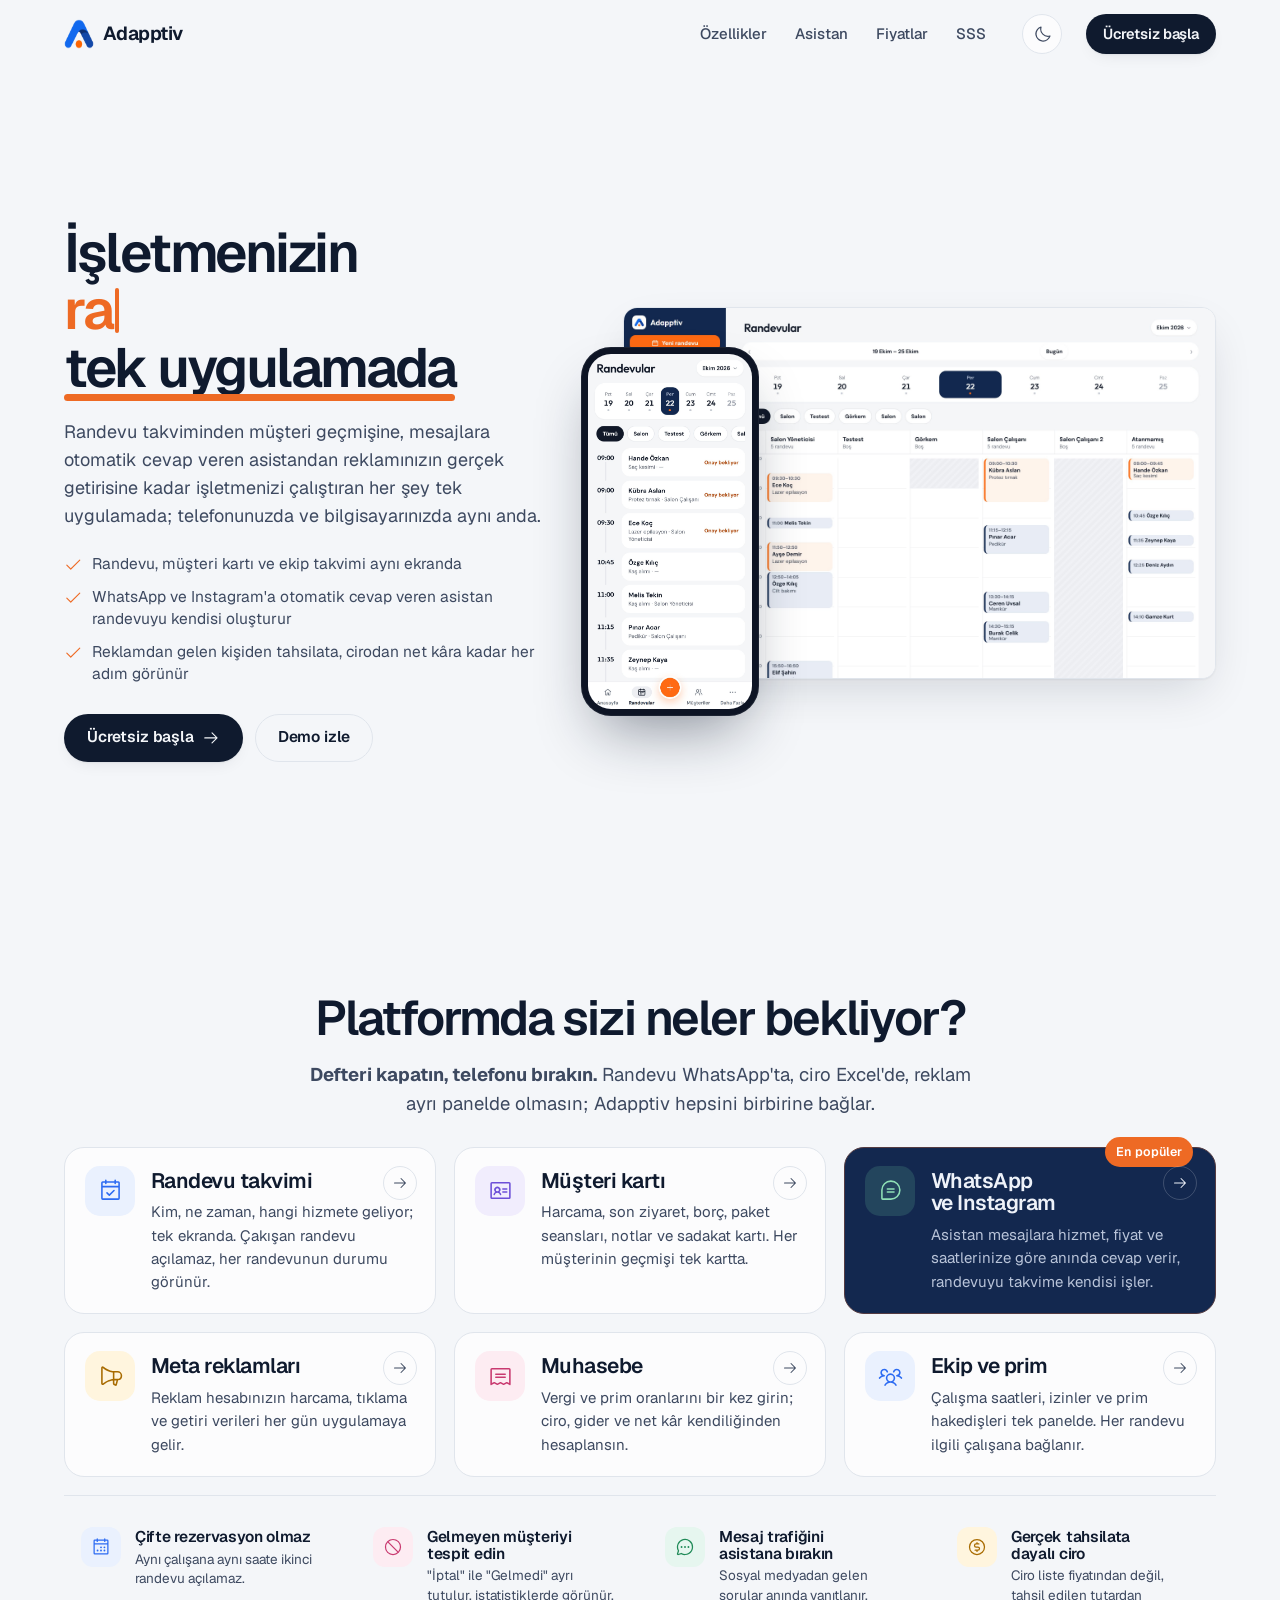
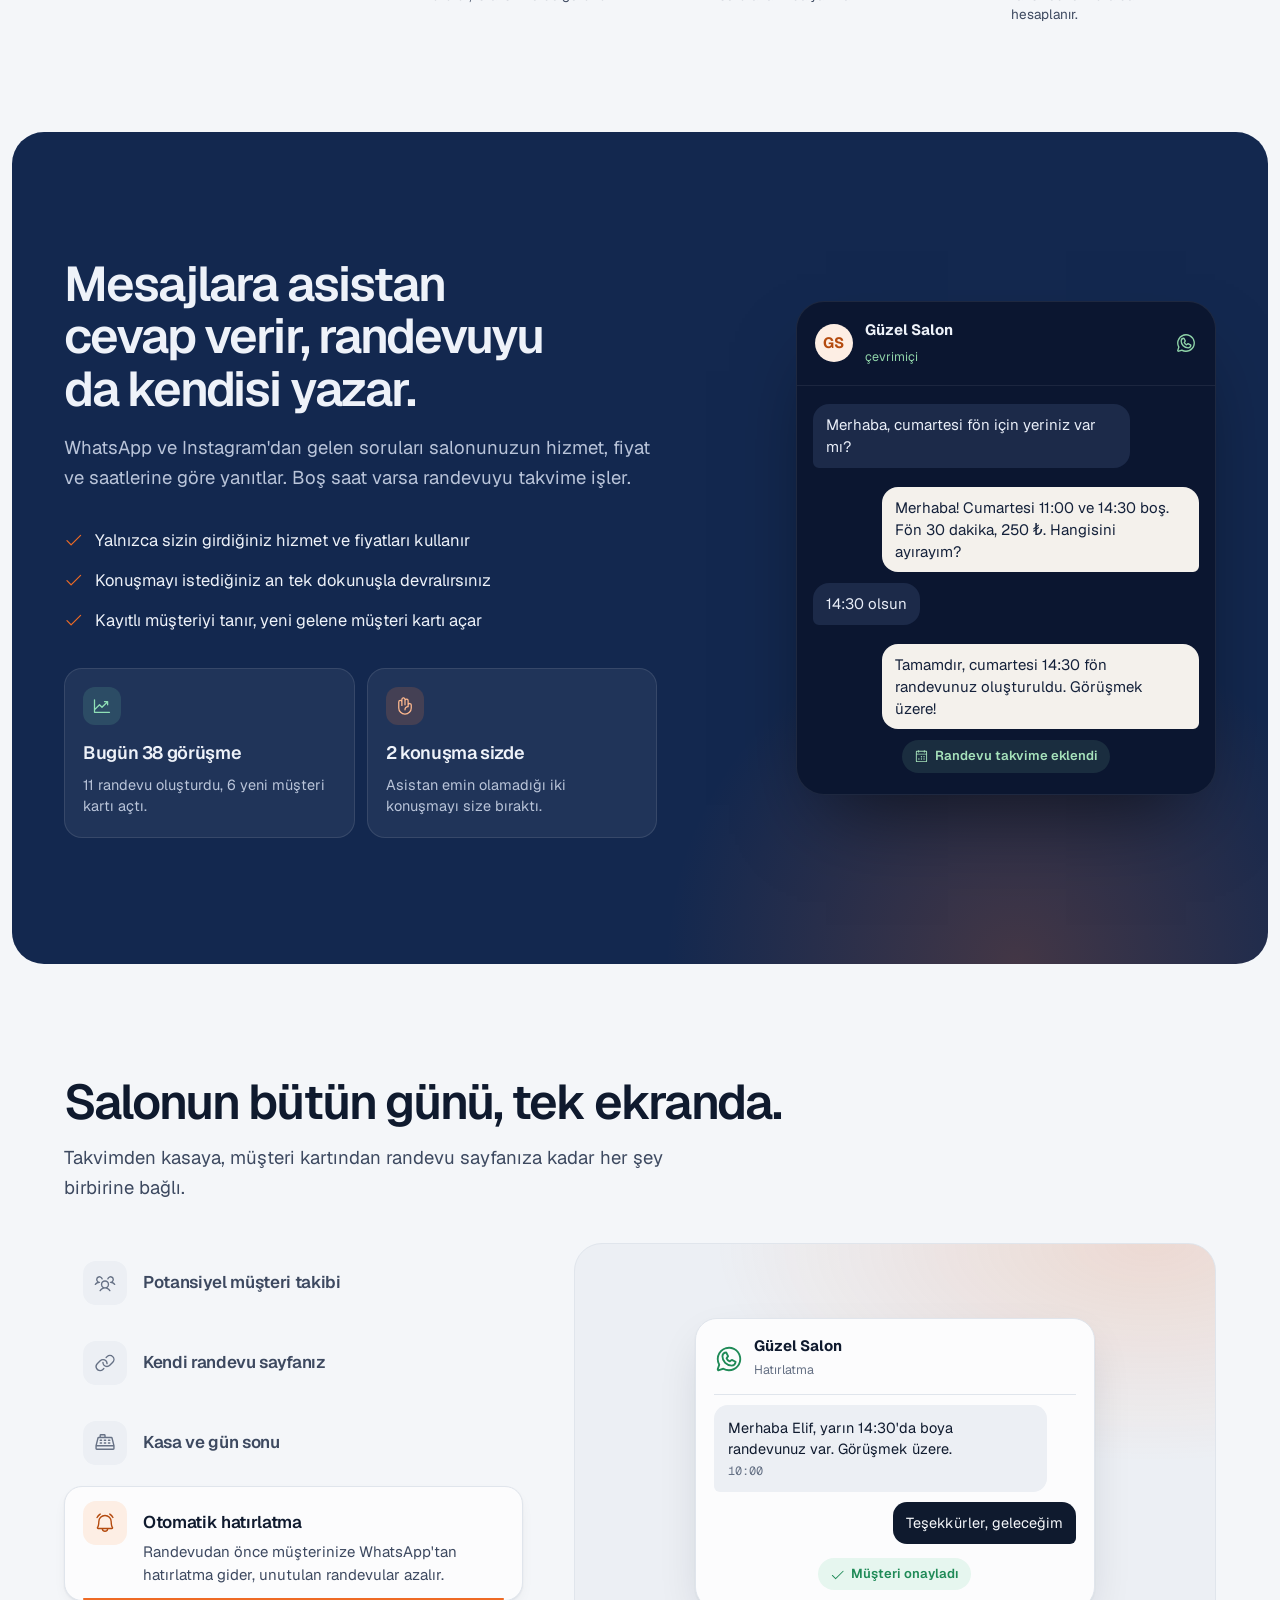
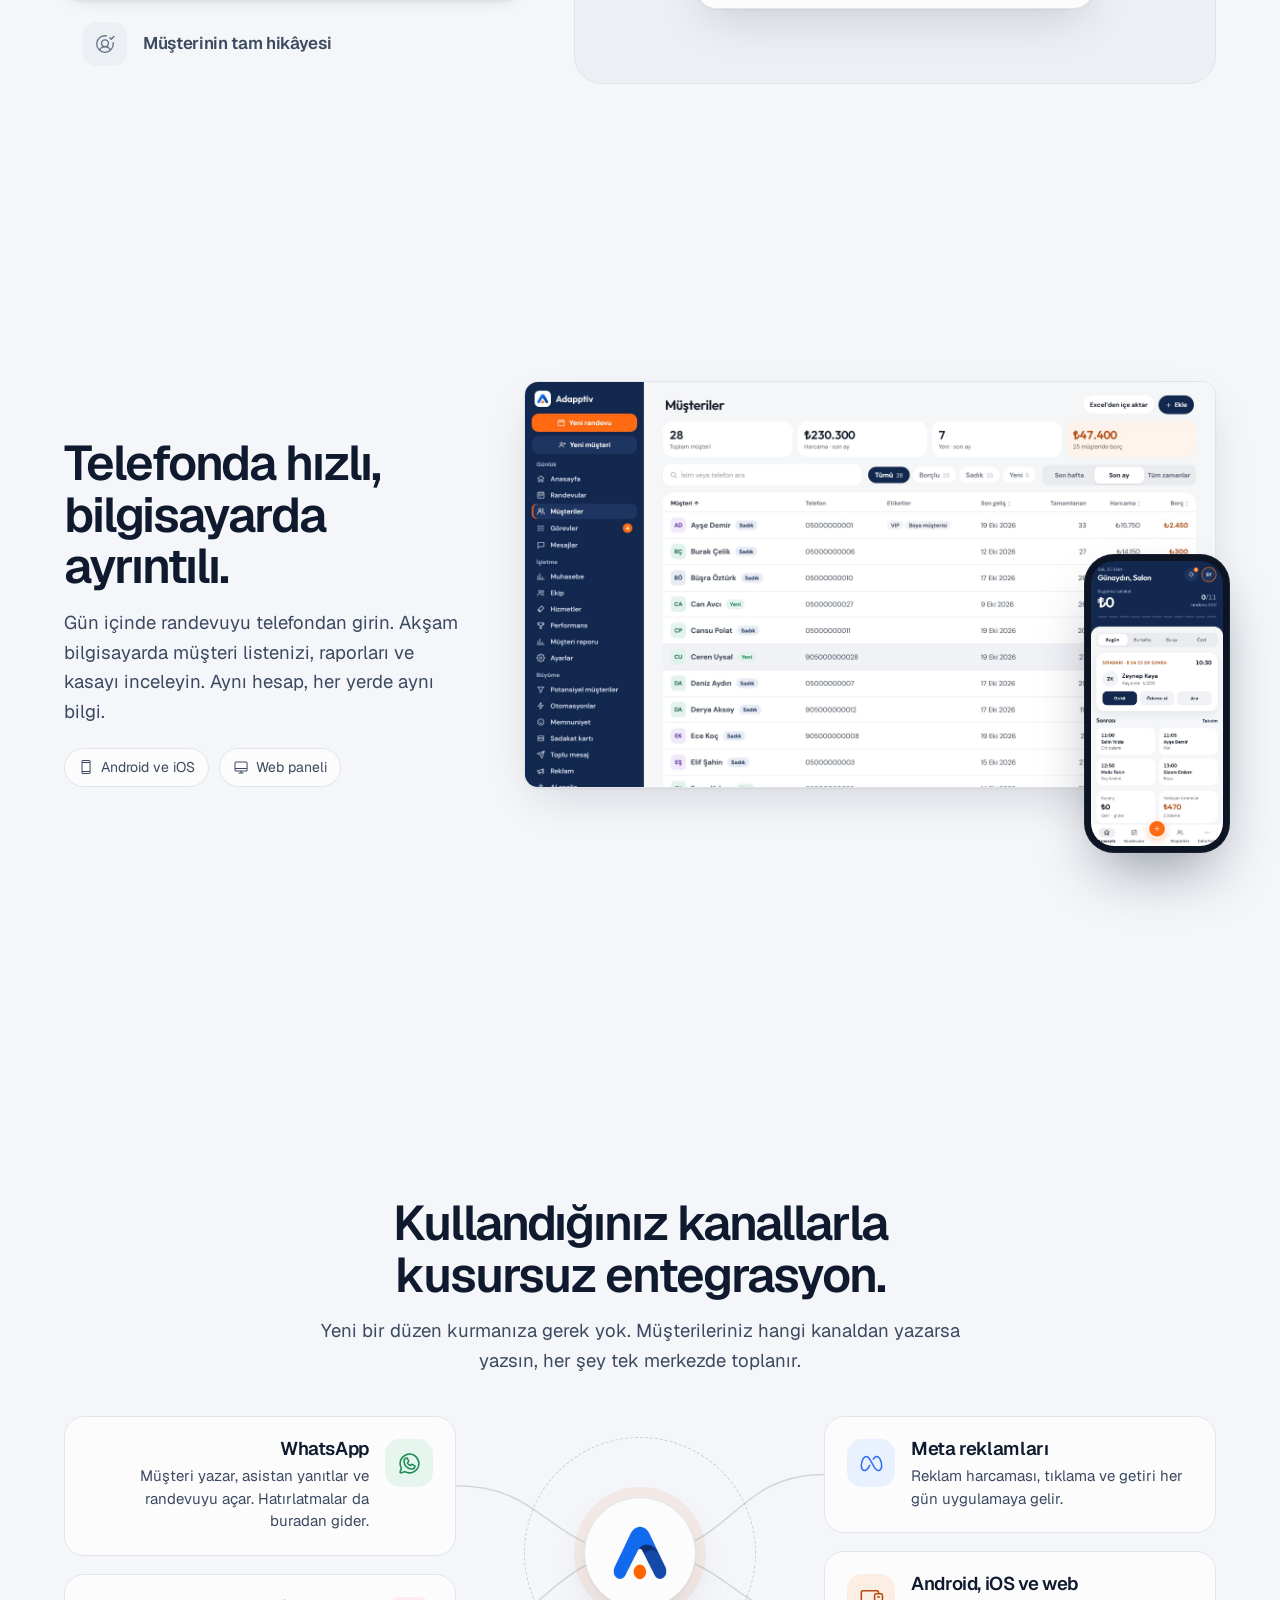
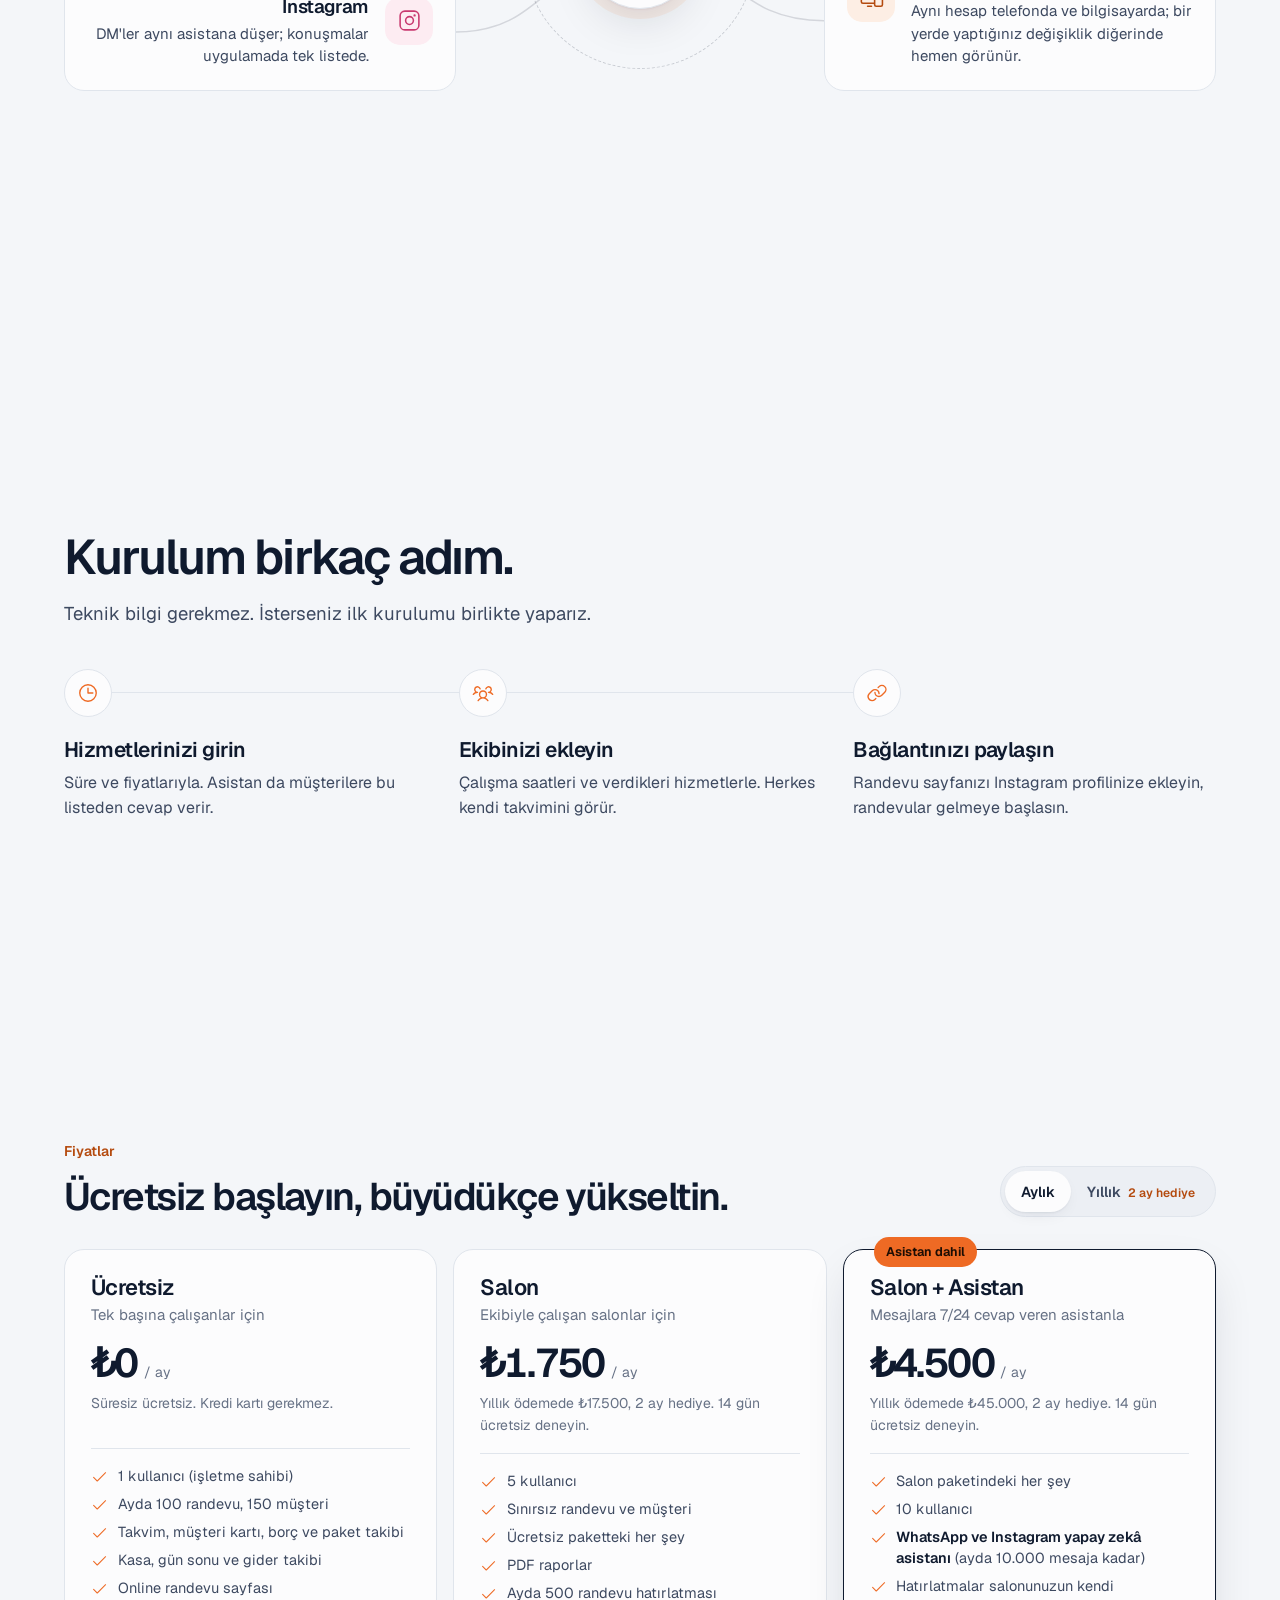
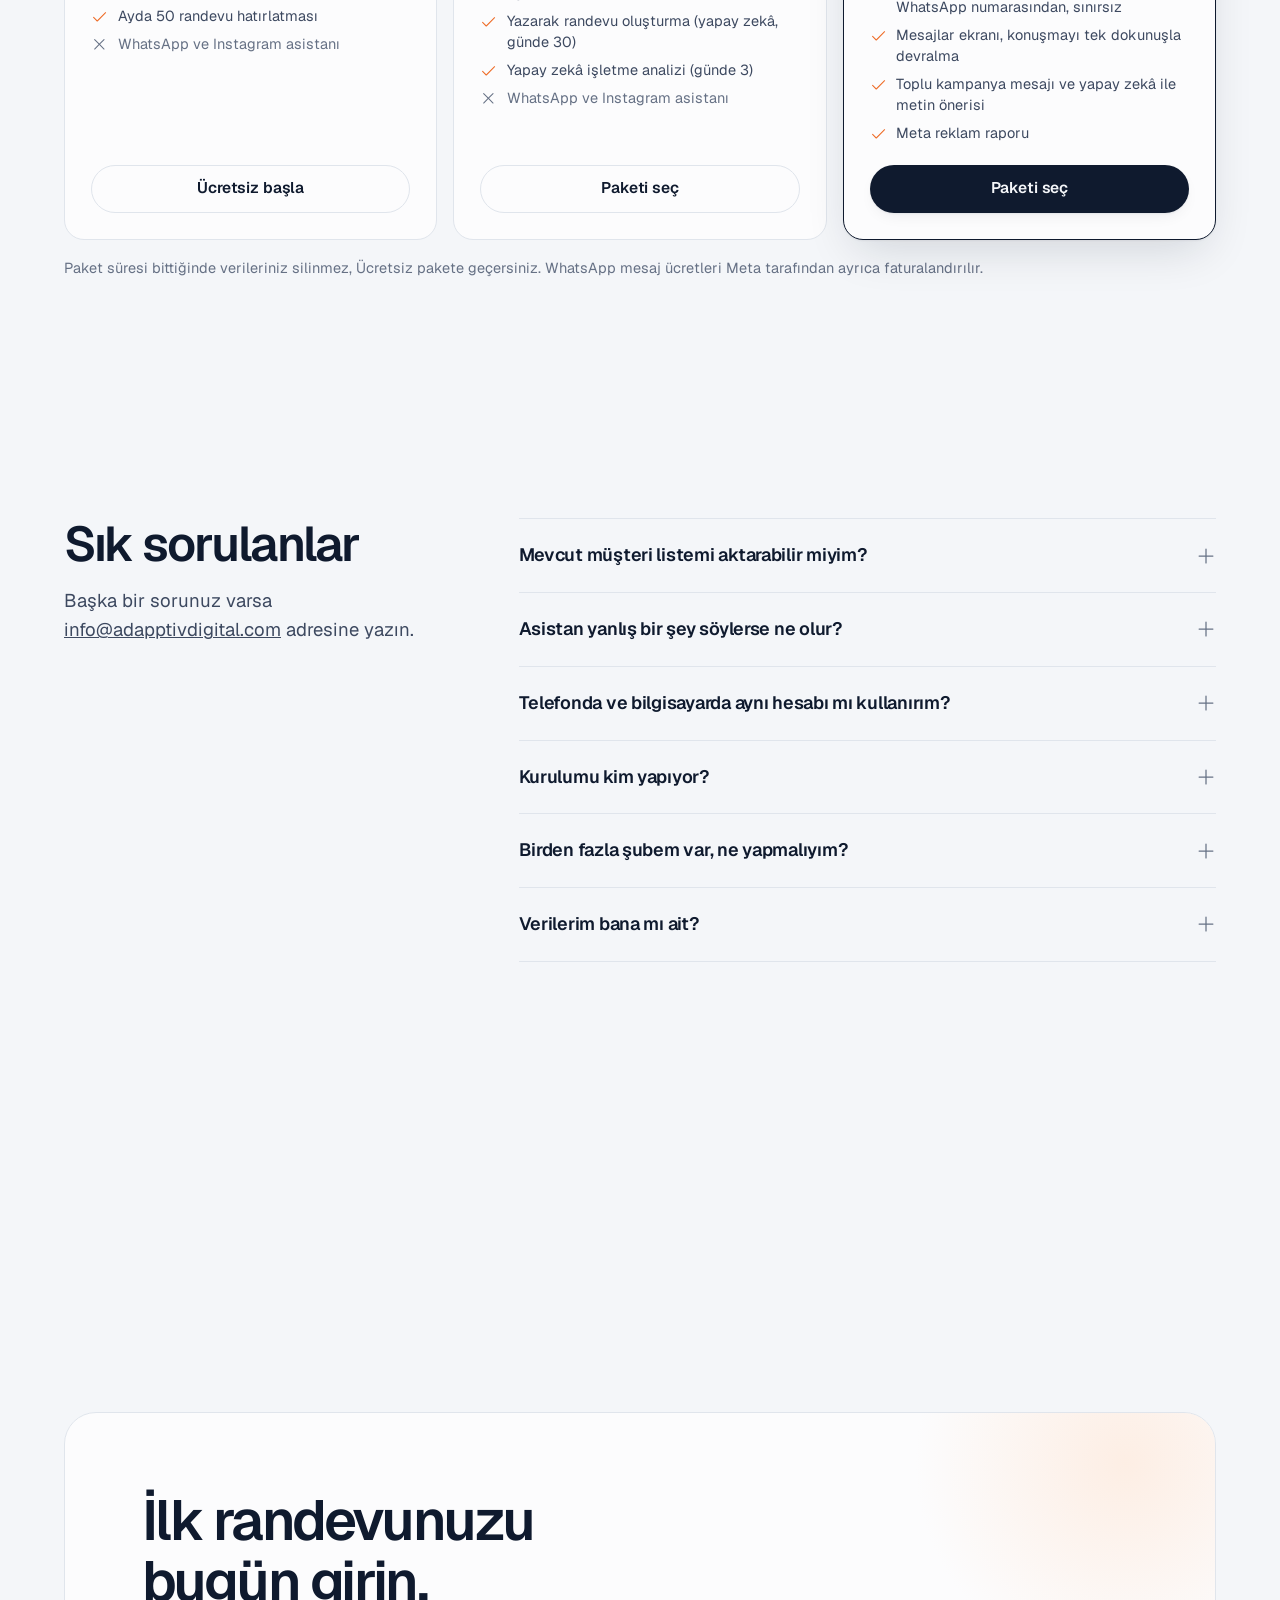
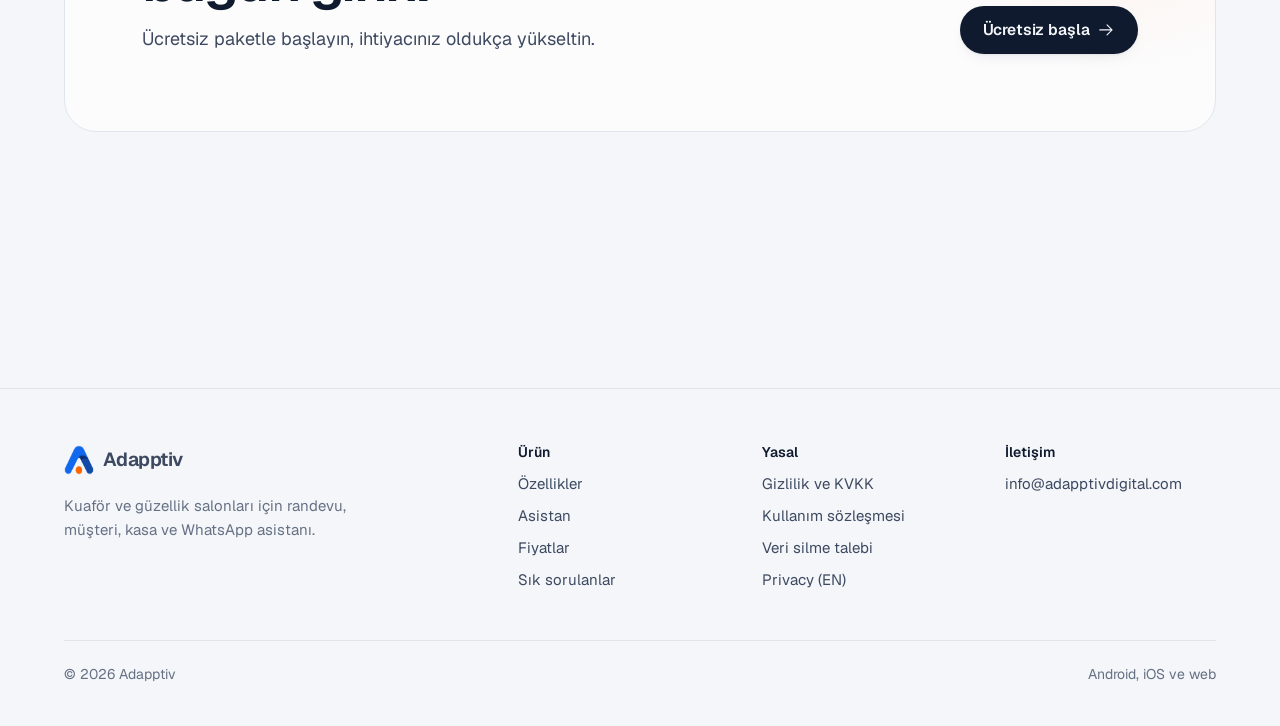
==== commit 41716631: "Bölüm bölüm kaydırma, özellikler ve faydalar birleşti" ====
--- a/index.html
+++ b/index.html
@@ -95,7 +95,8 @@
       <div class="wrap">
         <div class="section-head center reveal">
           <h2>Platformda sizi neler bekliyor?</h2>
-          <p>Adapptiv'in modüllerini aşağıda inceleyebilir, ayrıntılar için kutuların üzerine tıklayabilirsiniz.</p>
+          <p><strong>Defteri kapatın, telefonu bırakın.</strong> Randevu WhatsApp'ta, ciro Excel'de, reklam ayrı panelde
+            olmasın; Adapptiv hepsini birbirine bağlar.</p>
         </div>
         <div class="mods focus-grid">
           <a class="mod focus-card reveal" href="#gun">
@@ -129,6 +130,28 @@
             <p>Çalışma saatleri, izinler ve prim hakedişleri tek panelde. Her randevu ilgili çalışana bağlanır.</p>
           </a>
         </div>
+        <div class="perks perks-strip focus-grid">
+          <div class="perk focus-card reveal">
+            <span class="mod-ico t-blue"><svg class="icon" aria-hidden="true" focusable="false" xmlns="http://www.w3.org/2000/svg" viewBox="0 0 256 256" fill="currentColor"><path d="M208,32H184V24a8,8,0,0,0-16,0v8H88V24a8,8,0,0,0-16,0v8H48A16,16,0,0,0,32,48V208a16,16,0,0,0,16,16H208a16,16,0,0,0,16-16V48A16,16,0,0,0,208,32ZM72,48v8a8,8,0,0,0,16,0V48h80v8a8,8,0,0,0,16,0V48h24V80H48V48ZM208,208H48V96H208V208Zm-68-76a12,12,0,1,1-12-12A12,12,0,0,1,140,132Zm44,0a12,12,0,1,1-12-12A12,12,0,0,1,184,132ZM96,172a12,12,0,1,1-12-12A12,12,0,0,1,96,172Zm44,0a12,12,0,1,1-12-12A12,12,0,0,1,140,172Zm44,0a12,12,0,1,1-12-12A12,12,0,0,1,184,172Z"/></svg></span>
+            <h3>Çifte rezervasyon olmaz</h3>
+            <p>Aynı çalışana aynı saate ikinci randevu açılamaz.</p>
+          </div>
+          <div class="perk focus-card reveal" style="--i: 1">
+            <span class="mod-ico t-pink"><svg class="icon" aria-hidden="true" focusable="false" xmlns="http://www.w3.org/2000/svg" viewBox="0 0 256 256" fill="currentColor"><path d="M128,24A104,104,0,1,0,232,128,104.11,104.11,0,0,0,128,24Zm88,104a87.56,87.56,0,0,1-20.41,56.28L71.72,60.4A88,88,0,0,1,216,128ZM40,128A87.56,87.56,0,0,1,60.41,71.72L184.28,195.6A88,88,0,0,1,40,128Z"/></svg></span>
+            <h3>Gelmeyen müşteriyi tespit edin</h3>
+            <p>"İptal" ile "Gelmedi" ayrı tutulur, istatistiklerde görünür.</p>
+          </div>
+          <div class="perk focus-card reveal" style="--i: 2">
+            <span class="mod-ico t-green"><svg class="icon" aria-hidden="true" focusable="false" xmlns="http://www.w3.org/2000/svg" viewBox="0 0 256 256" fill="currentColor"><path d="M140,128a12,12,0,1,1-12-12A12,12,0,0,1,140,128ZM84,116a12,12,0,1,0,12,12A12,12,0,0,0,84,116Zm88,0a12,12,0,1,0,12,12A12,12,0,0,0,172,116Zm60,12A104,104,0,0,1,79.12,219.82L45.07,231.17a16,16,0,0,1-20.24-20.24l11.35-34.05A104,104,0,1,1,232,128Zm-16,0A88,88,0,1,0,51.81,172.06a8,8,0,0,1,.66,6.54L40,216,77.4,203.53a7.85,7.85,0,0,1,2.53-.42,8,8,0,0,1,4,1.08A88,88,0,0,0,216,128Z"/></svg></span>
+            <h3>Mesaj trafiğini asistana bırakın</h3>
+            <p>Sosyal medyadan gelen sorular anında yanıtlanır.</p>
+          </div>
+          <div class="perk focus-card reveal" style="--i: 3">
+            <span class="mod-ico t-amber"><svg class="icon" aria-hidden="true" focusable="false" xmlns="http://www.w3.org/2000/svg" viewBox="0 0 256 256" fill="currentColor"><path d="M128,24A104,104,0,1,0,232,128,104.11,104.11,0,0,0,128,24Zm0,192a88,88,0,1,1,88-88A88.1,88.1,0,0,1,128,216Zm40-68a28,28,0,0,1-28,28h-4v8a8,8,0,0,1-16,0v-8H104a8,8,0,0,1,0-16h36a12,12,0,0,0,0-24H116a28,28,0,0,1,0-56h4V72a8,8,0,0,1,16,0v8h16a8,8,0,0,1,0,16H116a12,12,0,0,0,0,24h24A28,28,0,0,1,168,148Z"/></svg></span>
+            <h3>Gerçek tahsilata dayalı ciro</h3>
+            <p>Ciro liste fiyatından değil, tahsil edilen tutardan hesaplanır.</p>
+          </div>
+        </div>
       </div>
     </section>
 
@@ -243,40 +266,6 @@
               <div class="sc-window"><img src="/assets/screens/crop-musteri-karti.jpg" width="1984" height="1520" loading="lazy" alt="Müşteri kartı: bilgiler, sadakat kartı, görevler ve zaman çizelgesi" /></div>
               <p class="sc-cap">Geçmiş randevular, ödemeler, borç, paketler, notlar ve alerji gibi önemli bilgiler tek kartta.</p>
             </div>
-          </div>
-        </div>
-      </div>
-    </section>
-
-    <!-- Faydalar (eski sitedeki 4 kutu) -->
-    <section class="section section-tight">
-      <div class="wrap">
-        <div class="section-head center reveal">
-          <h2>Defteri kapatın, telefonu bırakın.</h2>
-          <p>Randevu WhatsApp'ta, ciro Excel'de, reklam ayrı panelde olmasın. Adapptiv hepsini birbirine bağlar.</p>
-        </div>
-        <div class="perks focus-grid">
-          <div class="perk focus-card reveal">
-            <span class="mod-ico t-blue"><svg class="icon" aria-hidden="true" focusable="false" xmlns="http://www.w3.org/2000/svg" viewBox="0 0 256 256" fill="currentColor"><path d="M208,32H184V24a8,8,0,0,0-16,0v8H88V24a8,8,0,0,0-16,0v8H48A16,16,0,0,0,32,48V208a16,16,0,0,0,16,16H208a16,16,0,0,0,16-16V48A16,16,0,0,0,208,32ZM72,48v8a8,8,0,0,0,16,0V48h80v8a8,8,0,0,0,16,0V48h24V80H48V48ZM208,208H48V96H208V208Zm-68-76a12,12,0,1,1-12-12A12,12,0,0,1,140,132Zm44,0a12,12,0,1,1-12-12A12,12,0,0,1,184,132ZM96,172a12,12,0,1,1-12-12A12,12,0,0,1,96,172Zm44,0a12,12,0,1,1-12-12A12,12,0,0,1,140,172Zm44,0a12,12,0,1,1-12-12A12,12,0,0,1,184,172Z"/></svg></span>
-            <h3>Çifte rezervasyon olmaz</h3>
-            <p>Aynı çalışana aynı saate ikinci randevu açılamaz. Günlük, haftalık ve liste görünümü bir arada.</p>
-          </div>
-          <div class="perk focus-card reveal" style="--i: 1">
-            <span class="mod-ico t-pink"><svg class="icon" aria-hidden="true" focusable="false" xmlns="http://www.w3.org/2000/svg" viewBox="0 0 256 256" fill="currentColor"><path d="M128,24A104,104,0,1,0,232,128,104.11,104.11,0,0,0,128,24Zm88,104a87.56,87.56,0,0,1-20.41,56.28L71.72,60.4A88,88,0,0,1,216,128ZM40,128A87.56,87.56,0,0,1,60.41,71.72L184.28,195.6A88,88,0,0,1,40,128Z"/></svg></span>
-            <h3>Gelmeyen müşteriyi tespit edin</h3>
-            <p>"İptal" ile "Gelmedi" durumlarını birbirinden ayırın. Randevusuna gelmeyenleri istatistiklerden görün.</p>
-          </div>
-          <div class="perk focus-card reveal" style="--i: 2">
-            <span class="mod-ico t-green"><svg class="icon" aria-hidden="true" focusable="false" xmlns="http://www.w3.org/2000/svg" viewBox="0 0 256 256" fill="currentColor"><path d="M140,128a12,12,0,1,1-12-12A12,12,0,0,1,140,128ZM84,116a12,12,0,1,0,12,12A12,12,0,0,0,84,116Zm88,0a12,12,0,1,0,12,12A12,12,0,0,0,172,116Zm60,12A104,104,0,0,1,79.12,219.82L45.07,231.17a16,16,0,0,1-20.24-20.24l11.35-34.05A104,104,0,1,1,232,128Zm-16,0A88,88,0,1,0,51.81,172.06a8,8,0,0,1,.66,6.54L40,216,77.4,203.53a7.85,7.85,0,0,1,2.53-.42,8,8,0,0,1,4,1.08A88,88,0,0,0,216,128Z"/></svg></span>
-            <h3>Mesaj trafiğini asistana bırakın</h3>
-            <p>Sosyal medyadan gelen soruları asistan anında yanıtlasın; onaylanan randevular takviminize kendiliğinden
-              eklensin.</p>
-          </div>
-          <div class="perk focus-card reveal" style="--i: 3">
-            <span class="mod-ico t-amber"><svg class="icon" aria-hidden="true" focusable="false" xmlns="http://www.w3.org/2000/svg" viewBox="0 0 256 256" fill="currentColor"><path d="M128,24A104,104,0,1,0,232,128,104.11,104.11,0,0,0,128,24Zm0,192a88,88,0,1,1,88-88A88.1,88.1,0,0,1,128,216Zm40-68a28,28,0,0,1-28,28h-4v8a8,8,0,0,1-16,0v-8H104a8,8,0,0,1,0-16h36a12,12,0,0,0,0-24H116a28,28,0,0,1,0-56h4V72a8,8,0,0,1,16,0v8h16a8,8,0,0,1,0,16H116a12,12,0,0,0,0,24h24A28,28,0,0,1,168,148Z"/></svg></span>
-            <h3>Gerçek tahsilata dayalı ciro</h3>
-            <p>Geliriniz liste fiyatından değil, gerçekten tahsil edilen tutardan hesaplanır. İndirimler ve kısmi
-              ödemeler raporlara birebir yansır.</p>
           </div>
         </div>
       </div>
--- a/css/site.css
+++ b/css/site.css
@@ -106,8 +106,7 @@
 
 html {
   -webkit-text-size-adjust: 100%;
-  scroll-behavior: smooth;
-  scroll-padding-top: 84px;
+  scroll-padding-top: 68px;
 }
 
 body {
@@ -3408,23 +3407,6 @@
   }
 }
 
-/* Masaustunde tekerlek durunca en yakin bolume hafifce oturur */
-@media (min-width: 961px) and (min-height: 600px) {
-  html {
-    scroll-snap-type: y proximity;
-    scroll-padding-top: 68px;
-  }
-
-  .hero,
-  .section,
-  .closing {
-    scroll-snap-align: start;
-  }
-
-  .foot {
-    scroll-snap-align: end;
-  }
-}
 
 /* ---------- Ince ayar: tek ekrana sigdirma ---------- */
 #gun .section-head {
@@ -3548,9 +3530,8 @@
     line-height: 1.42;
   }
 
-  /* "kutulara tiklayin" yonergesi dar ekranda yer kaplamasin */
   #ozellikler .section-head p {
-    display: none;
+    font-size: 14.5px;
   }
 
   .perk {
@@ -3758,6 +3739,178 @@
 
   .faq summary {
     font-size: 16px;
+  }
+}
+
+/* ---------- Moduller + faydalar tek bolumde ---------- */
+/* masaustunde modul kutusu yatay: ikon solda, yazi sagda (daha kisa) */
+@media (min-width: 701px) {
+  .mod {
+    display: grid;
+    grid-template-columns: auto minmax(0, 1fr);
+    grid-template-rows: auto 1fr;
+    column-gap: 16px;
+    align-content: start;
+    padding: 22px 22px 24px;
+  }
+
+  .mod-top {
+    display: contents;
+  }
+
+  .mod-ico {
+    grid-column: 1;
+    grid-row: 1 / 3;
+  }
+
+  .mod h3 {
+    grid-column: 2;
+    padding: 4px 40px 0 0;
+  }
+
+  .mod p {
+    grid-column: 2;
+  }
+
+  .mod-go {
+    position: absolute;
+    top: 18px;
+    right: 18px;
+  }
+
+  .mod-top .mod-badge {
+    position: absolute;
+    top: -11px;
+    right: 22px;
+  }
+}
+
+.perks-strip {
+  margin-top: clamp(20px, 3.5vh, 36px);
+  padding-top: clamp(20px, 3.5vh, 32px);
+  border-top: 1px solid var(--line);
+}
+
+.perks-strip .perk {
+  display: grid;
+  grid-template-columns: 40px minmax(0, 1fr);
+  grid-template-rows: auto 1fr;
+  align-content: start;
+  column-gap: 14px;
+  padding: 14px 16px;
+  background: none;
+  border-color: transparent;
+}
+
+.perks-strip .perk .mod-ico {
+  grid-row: 1 / 3;
+  width: 40px;
+  height: 40px;
+  border-radius: 12px;
+  margin-bottom: 0;
+}
+
+.perks-strip .perk .mod-ico .icon {
+  width: 20px;
+  height: 20px;
+}
+
+.perks-strip .perk h3 {
+  font-size: 15.5px;
+  padding-top: 2px;
+}
+
+.perks-strip .perk p {
+  margin-top: 4px;
+  font-size: 13.5px;
+  line-height: 1.45;
+}
+
+@media (hover: hover) and (pointer: fine) {
+  .perks-strip.focus-grid:hover .perk:hover {
+    background: var(--surface);
+    border-color: var(--line);
+  }
+}
+
+@media (max-width: 960px) {
+  .perks-strip {
+    grid-template-columns: repeat(2, minmax(0, 1fr));
+  }
+}
+
+@media (max-width: 700px) {
+  .perks-strip {
+    gap: 8px;
+  }
+
+  /* telefonda faydalar: ikon + baslik, kucuk kutu */
+  .perks-strip .perk {
+    display: flex;
+    align-items: center;
+    gap: 10px;
+    padding: 10px;
+    background: var(--surface);
+    border-color: var(--line);
+    border-radius: 14px;
+  }
+
+  .perks-strip .perk .mod-ico {
+    flex: none;
+    width: 32px;
+    height: 32px;
+    border-radius: 10px;
+  }
+
+  .perks-strip .perk .mod-ico .icon {
+    width: 17px;
+    height: 17px;
+  }
+
+  .perks-strip .perk h3 {
+    padding: 0;
+    font-size: 13px;
+    line-height: 1.3;
+  }
+
+  .perks-strip .perk p {
+    display: none;
+  }
+
+  .perks-strip {
+    margin-top: 16px;
+    padding-top: 16px;
+  }
+}
+
+/* 1440x900, 1536x864 gibi orta yukseklikte birlesik bolum sigsin */
+@media (min-width: 961px) and (max-height: 920px) {
+  #ozellikler .section-head {
+    margin-bottom: 28px;
+  }
+
+  .mod {
+    padding: 18px 20px 20px;
+  }
+
+  .perks-strip {
+    margin-top: 18px;
+    padding-top: 16px;
+  }
+}
+
+/* alcak ekranlarda modul yazilari biraz daha siki */
+@media (min-width: 961px) and (max-height: 820px) {
+  .mod {
+    padding: 16px 18px 18px;
+  }
+
+  .perks-strip .perk {
+    padding: 10px 12px;
+  }
+
+  .perks-strip .perk p {
+    font-size: 13px;
   }
 }
 
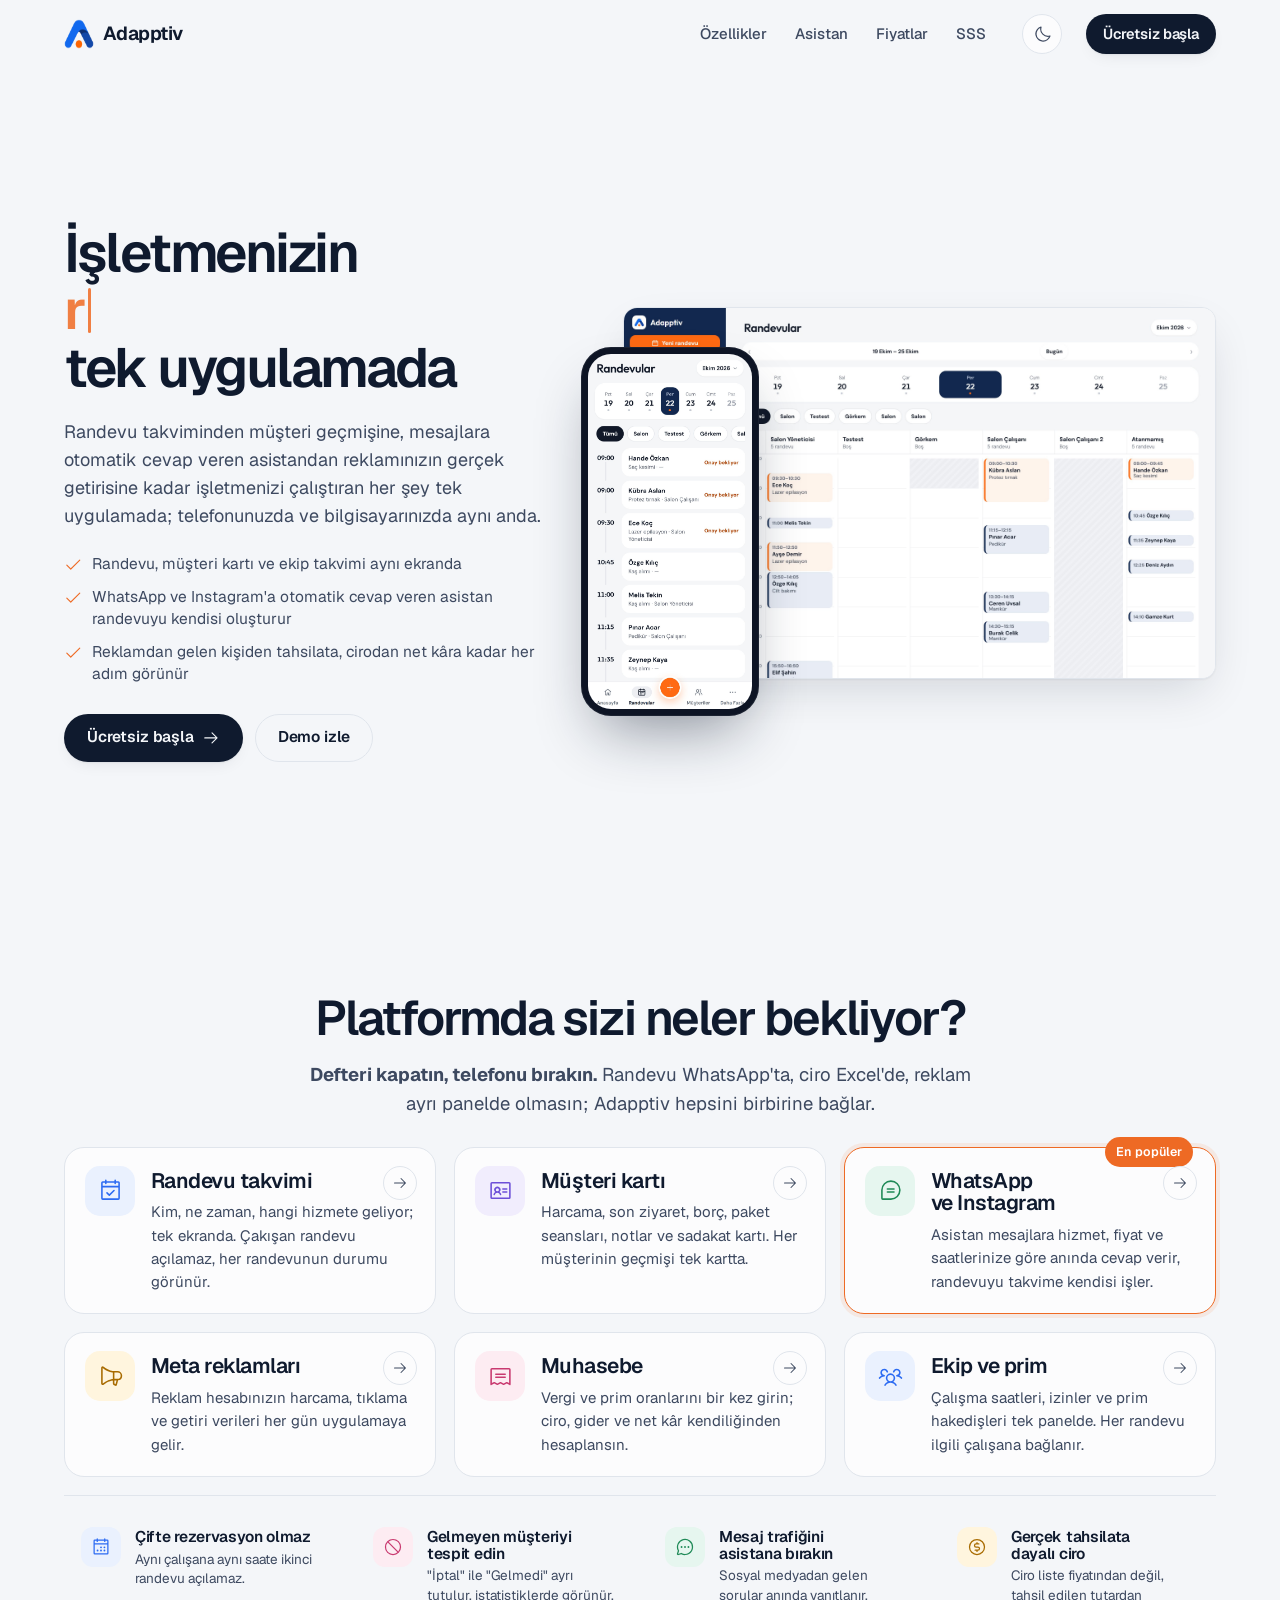
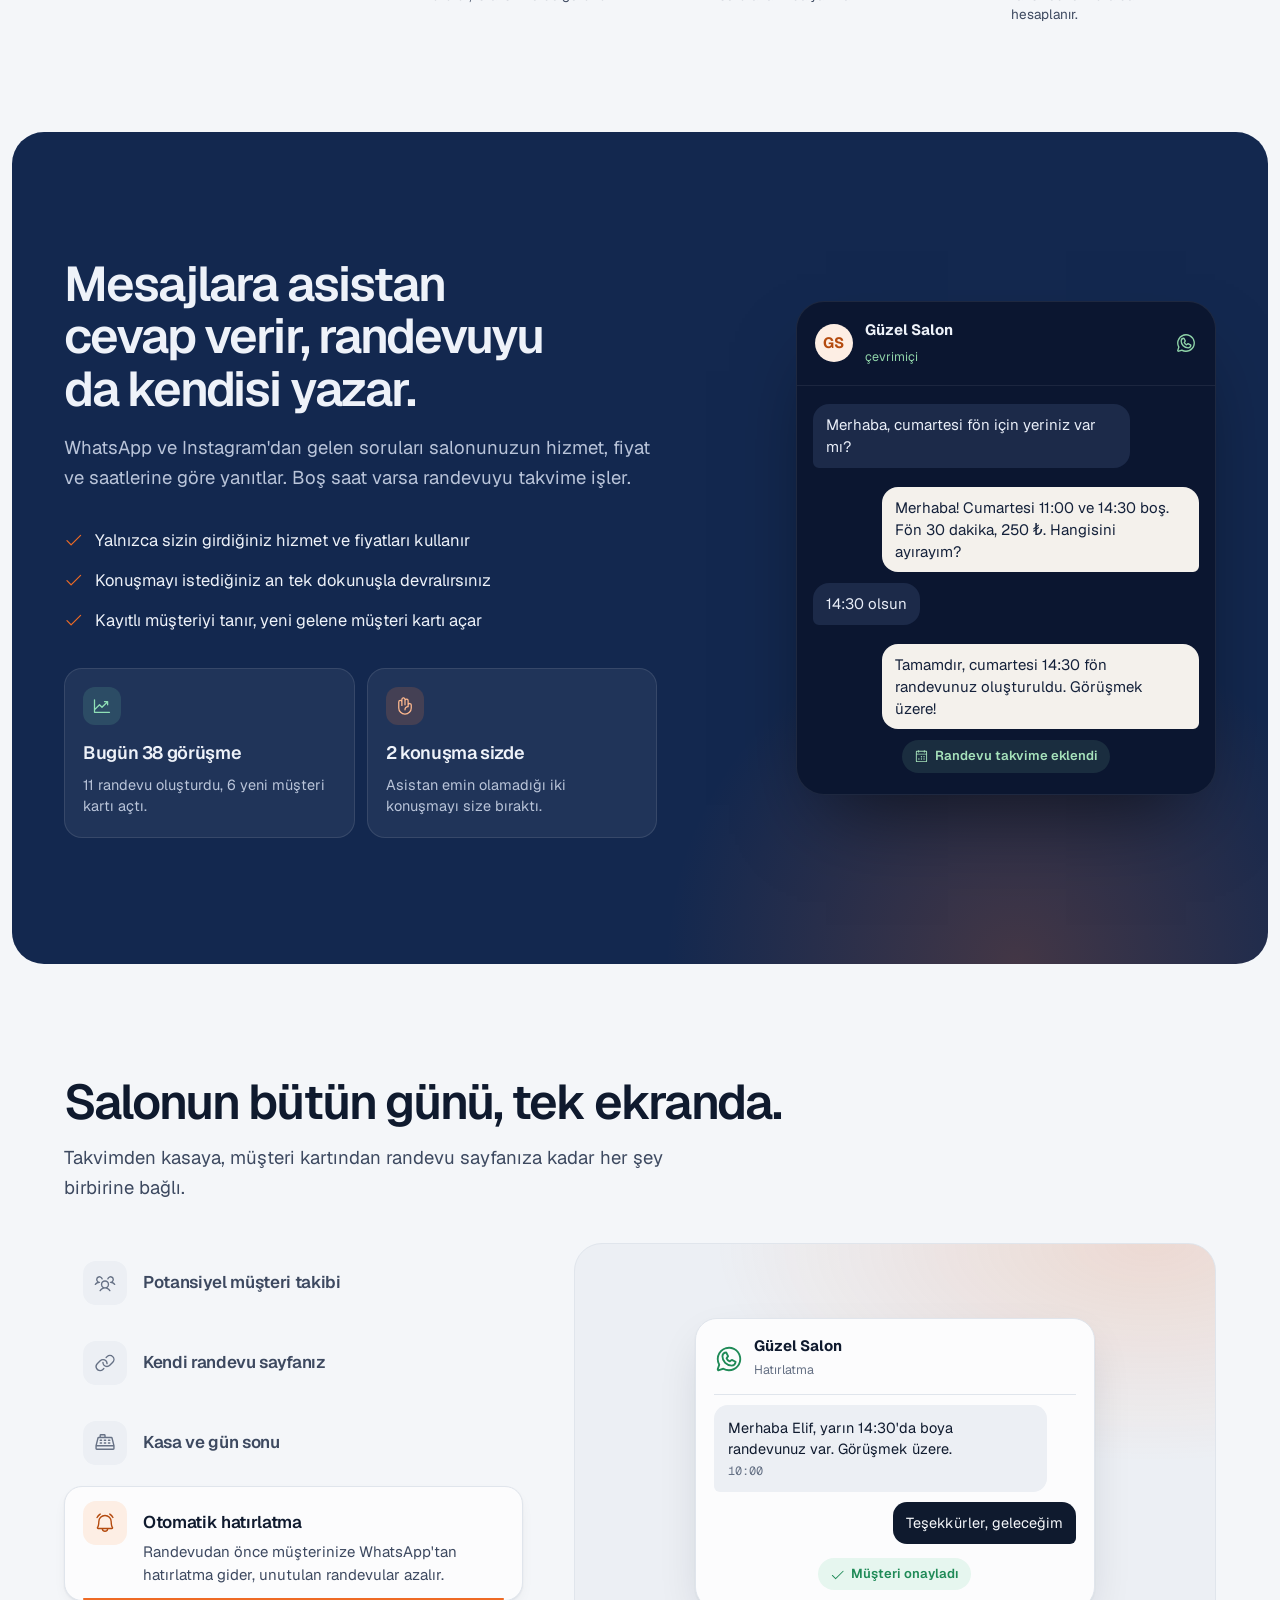
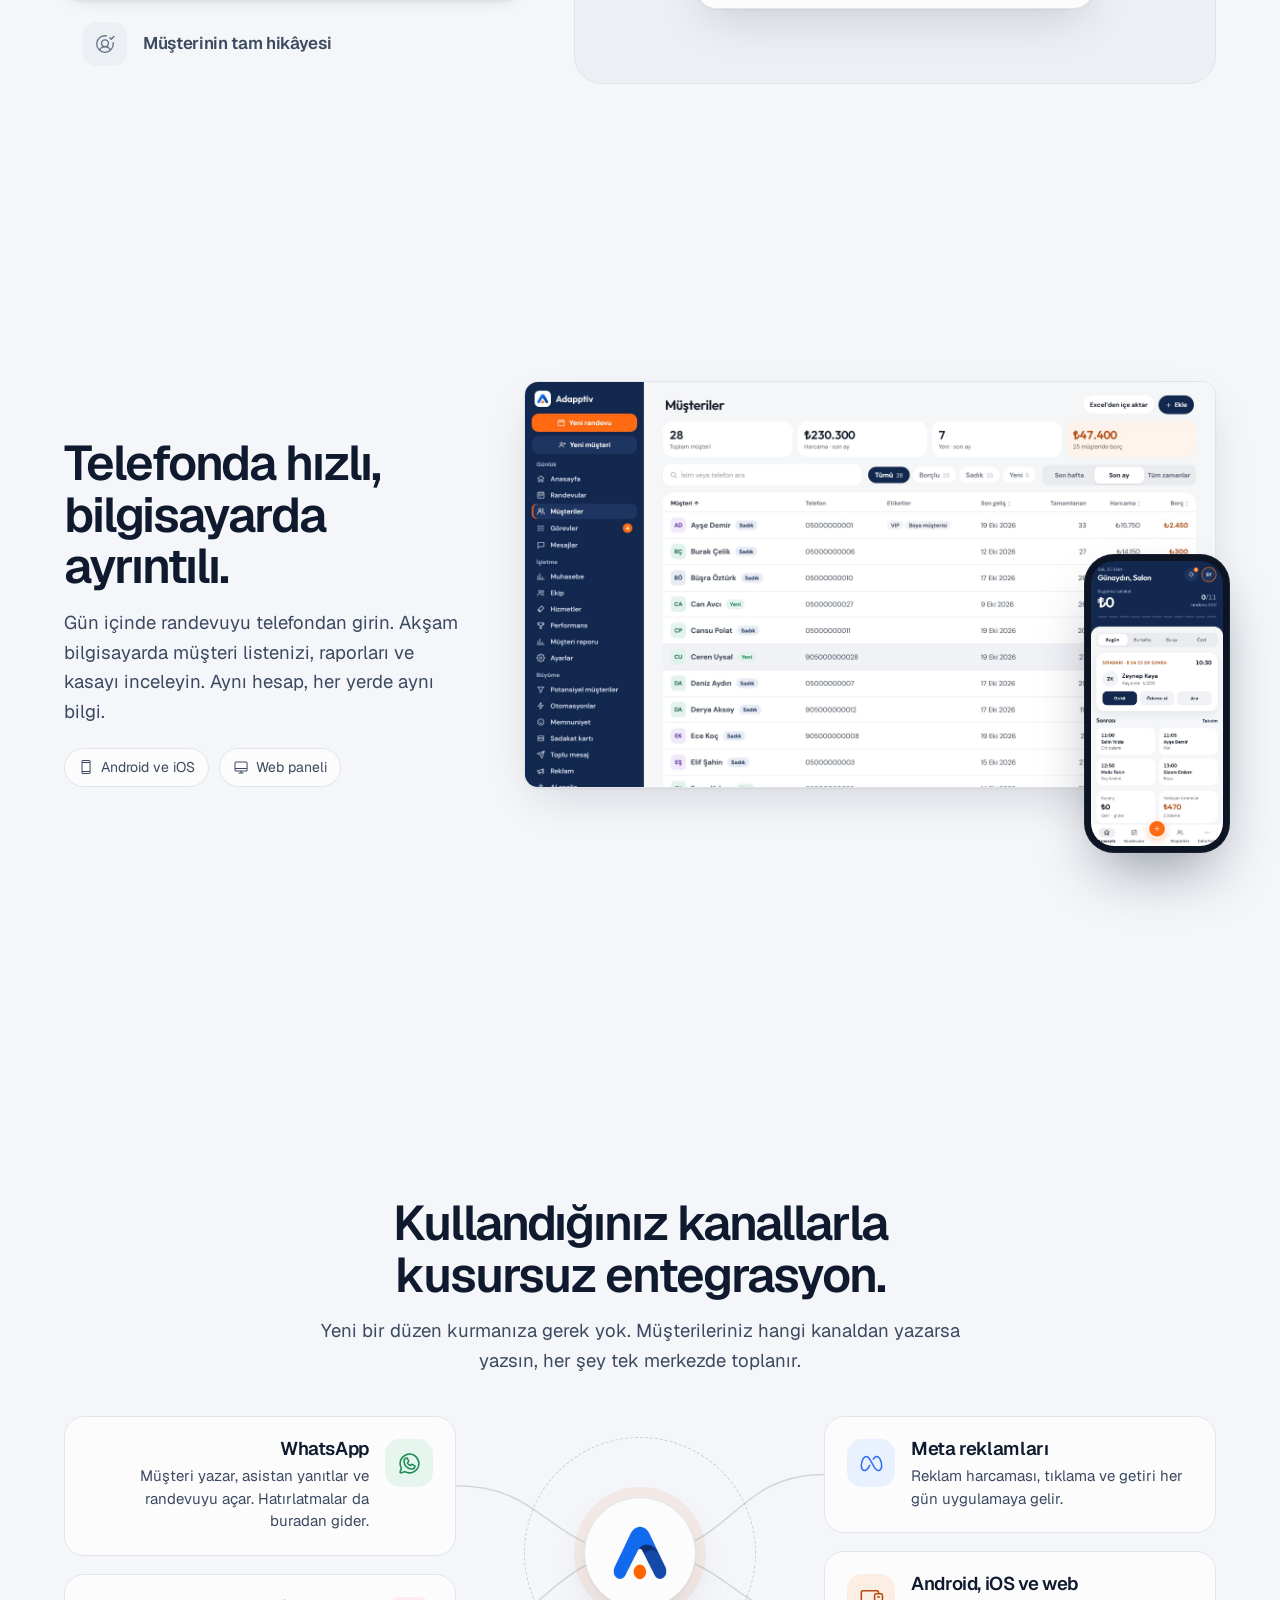
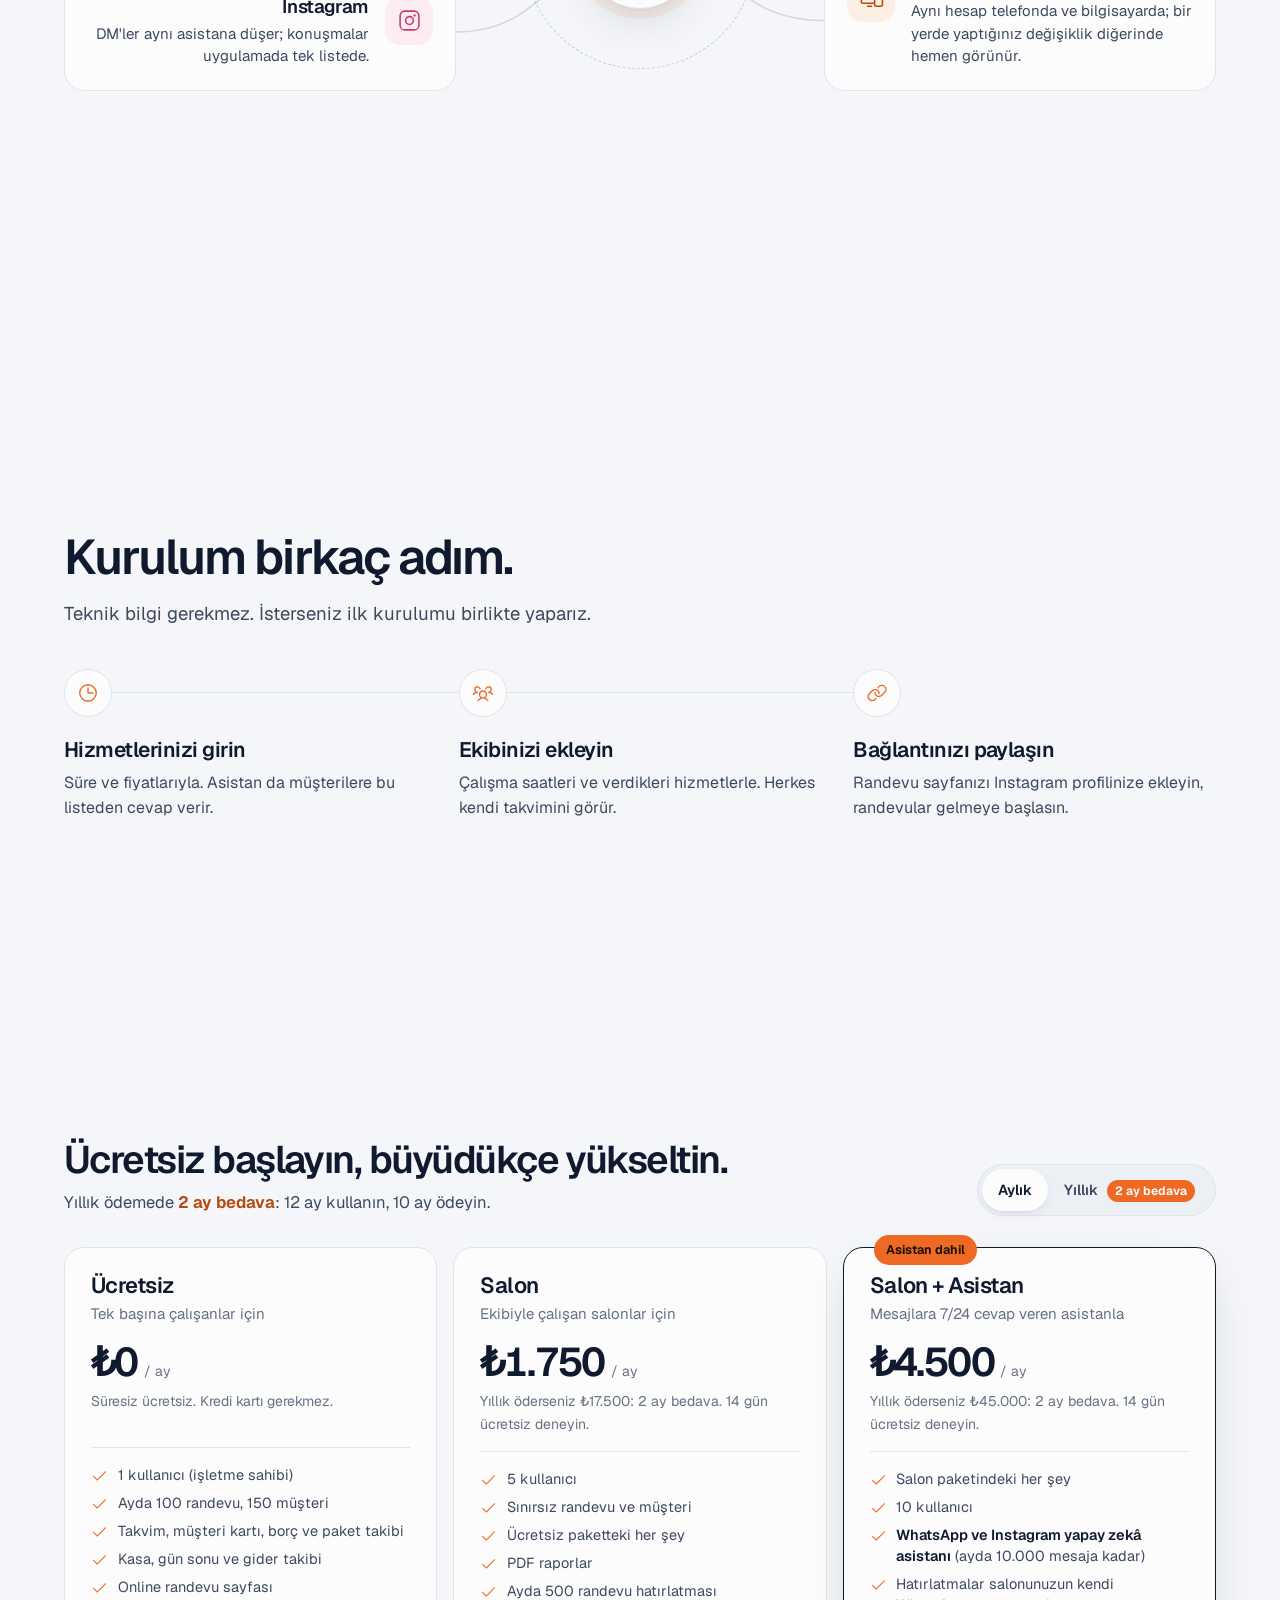
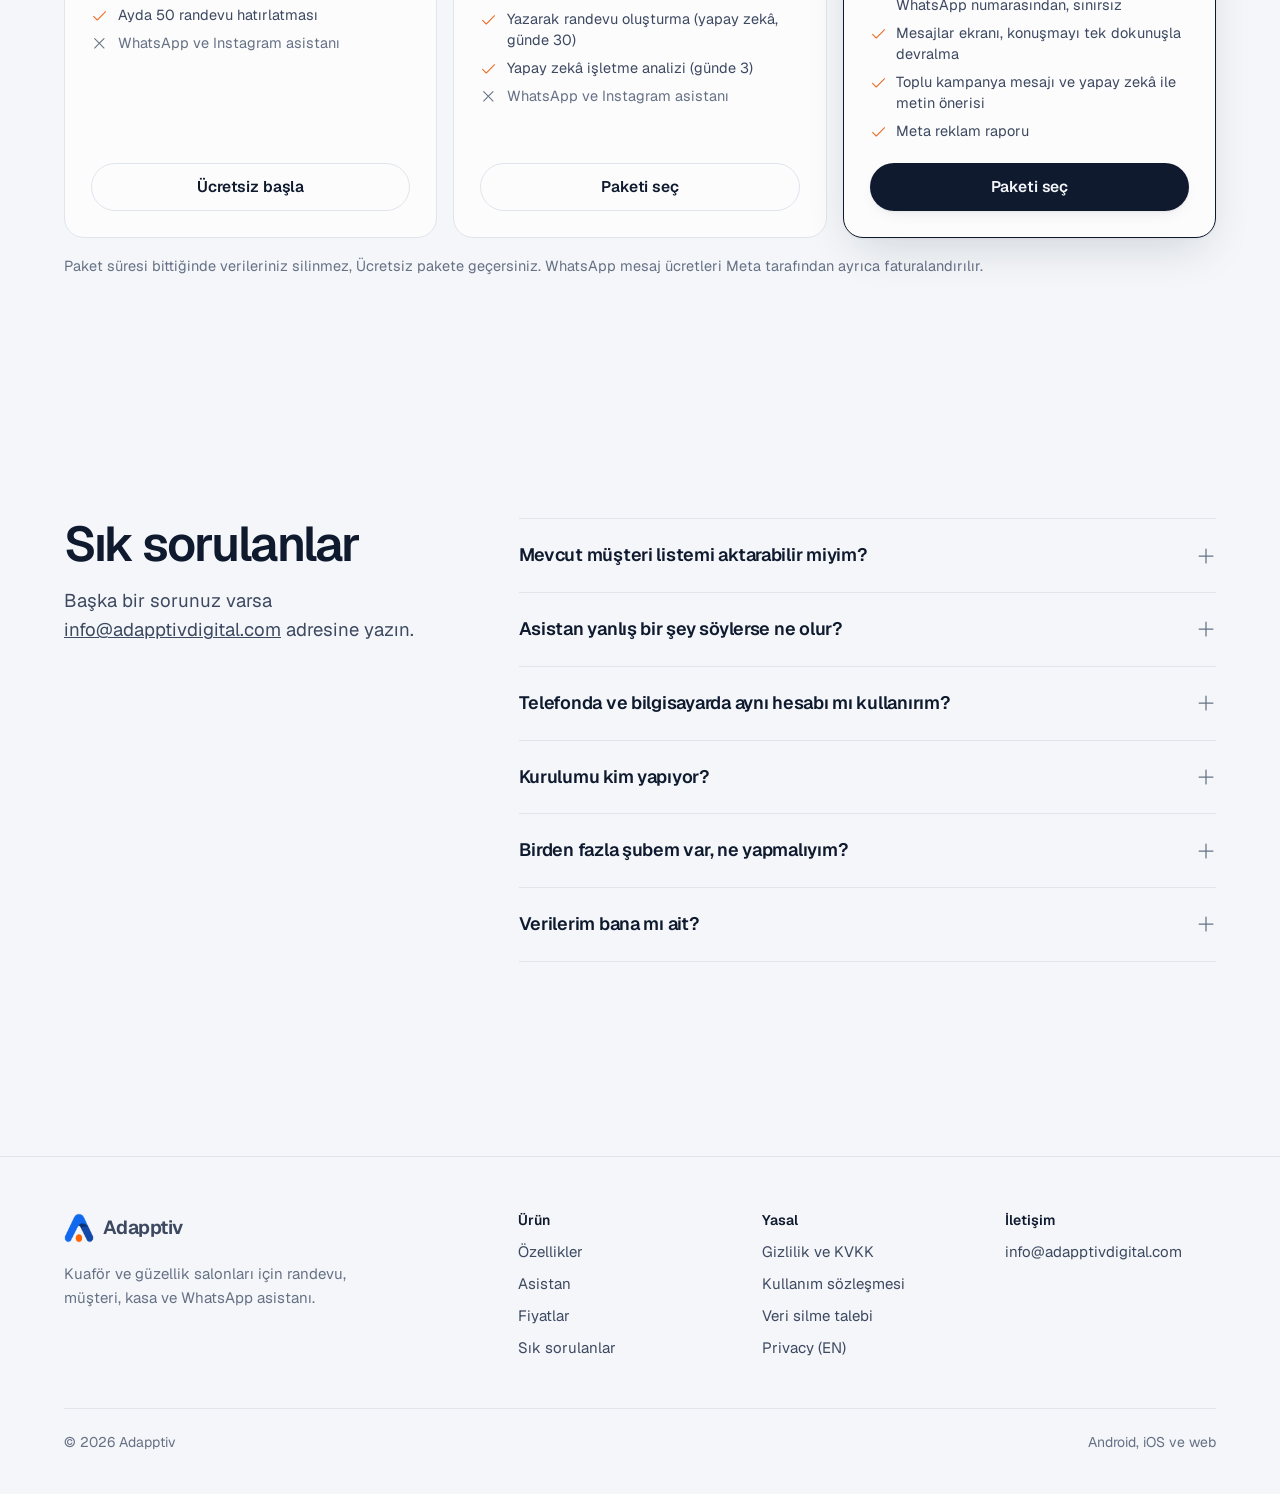
==== commit 02b6674e: "Fiyat ve özellik kartlarında düzenlemeler" ====
--- a/index.html
+++ b/index.html
@@ -380,13 +380,12 @@
       <div class="wrap">
         <div class="pricing-head reveal">
           <div>
-            <span class="label">Fiyatlar</span>
             <h2 class="h2">Ücretsiz başlayın, büyüdükçe yükseltin.</h2>
+            <p class="pricing-sub">Yıllık ödemede <strong>2 ay bedava</strong>: 12 ay kullanın, 10 ay ödeyin.</p>
           </div>
           <div class="billing" role="radiogroup" aria-label="Ödeme dönemi">
             <button type="button" role="radio" aria-checked="true" data-mode="monthly">Aylık</button>
-            <button type="button" role="radio" aria-checked="false" data-mode="yearly">Yıllık <small>2 ay
-                hediye</small></button>
+            <button type="button" role="radio" aria-checked="false" data-mode="yearly">Yıllık <small>2 ay bedava</small></button>
           </div>
         </div>
 
@@ -411,11 +410,11 @@
           <article class="plan reveal" style="--i: 1">
             <h3>Salon</h3>
             <p class="for">Ekibiyle çalışan salonlar için</p>
-            <div class="price"><strong data-monthly="₺1.750" data-yearly="₺17.500">₺1.750</strong><span
-                data-monthly="/ ay" data-yearly="/ yıl">/ ay</span></div>
-            <p class="price-note" data-monthly="Yıllık ödemede ₺17.500, 2 ay hediye. 14 gün ücretsiz deneyin."
-              data-yearly="Aylık ₺1.458'e denk gelir. 14 gün ücretsiz deneyin.">Yıllık ödemede ₺17.500, 2 ay hediye.
-              14 gün ücretsiz deneyin.</p>
+            <span class="save" aria-hidden="true">2 ay bedava</span>
+            <div class="price"><s class="was" aria-label="Normal fiyat ₺21.000">₺21.000</s><strong data-monthly="₺1.750"
+                data-yearly="₺17.500">₺1.750</strong><span data-monthly="/ ay" data-yearly="/ yıl">/ ay</span></div>
+            <p class="price-note" data-monthly="Yıllık öderseniz ₺17.500: 2 ay bedava. 14 gün ücretsiz deneyin."
+              data-yearly="12 ay yerine 10 ay ödersiniz, ₺3.500 kazancınız. Aylık ₺1.458'e denk gelir.">Yıllık öderseniz ₺17.500: 2 ay bedava. 14 gün ücretsiz deneyin.</p>
             <ul>
               <li><svg class="icon" aria-hidden="true" focusable="false" xmlns="http://www.w3.org/2000/svg" viewBox="0 0 256 256" fill="currentColor"><path d="M229.66,77.66l-128,128a8,8,0,0,1-11.32,0l-56-56a8,8,0,0,1,11.32-11.32L96,188.69,218.34,66.34a8,8,0,0,1,11.32,11.32Z"/></svg><span>5 kullanıcı</span></li>
               <li><svg class="icon" aria-hidden="true" focusable="false" xmlns="http://www.w3.org/2000/svg" viewBox="0 0 256 256" fill="currentColor"><path d="M229.66,77.66l-128,128a8,8,0,0,1-11.32,0l-56-56a8,8,0,0,1,11.32-11.32L96,188.69,218.34,66.34a8,8,0,0,1,11.32,11.32Z"/></svg><span>Sınırsız randevu ve müşteri</span></li>
@@ -433,11 +432,11 @@
             <span class="plan-flag">Asistan dahil</span>
             <h3>Salon + Asistan</h3>
             <p class="for">Mesajlara 7/24 cevap veren asistanla</p>
-            <div class="price"><strong data-monthly="₺4.500" data-yearly="₺45.000">₺4.500</strong><span
-                data-monthly="/ ay" data-yearly="/ yıl">/ ay</span></div>
-            <p class="price-note" data-monthly="Yıllık ödemede ₺45.000, 2 ay hediye. 14 gün ücretsiz deneyin."
-              data-yearly="Aylık ₺3.750'ye denk gelir. 14 gün ücretsiz deneyin.">Yıllık ödemede ₺45.000, 2 ay hediye.
-              14 gün ücretsiz deneyin.</p>
+            <span class="save" aria-hidden="true">2 ay bedava</span>
+            <div class="price"><s class="was" aria-label="Normal fiyat ₺54.000">₺54.000</s><strong data-monthly="₺4.500"
+                data-yearly="₺45.000">₺4.500</strong><span data-monthly="/ ay" data-yearly="/ yıl">/ ay</span></div>
+            <p class="price-note" data-monthly="Yıllık öderseniz ₺45.000: 2 ay bedava. 14 gün ücretsiz deneyin."
+              data-yearly="12 ay yerine 10 ay ödersiniz, ₺9.000 kazancınız. Aylık ₺3.750'e denk gelir.">Yıllık öderseniz ₺45.000: 2 ay bedava. 14 gün ücretsiz deneyin.</p>
             <ul>
               <li><svg class="icon" aria-hidden="true" focusable="false" xmlns="http://www.w3.org/2000/svg" viewBox="0 0 256 256" fill="currentColor"><path d="M229.66,77.66l-128,128a8,8,0,0,1-11.32,0l-56-56a8,8,0,0,1,11.32-11.32L96,188.69,218.34,66.34a8,8,0,0,1,11.32,11.32Z"/></svg><span>Salon paketindeki her şey</span></li>
               <li><svg class="icon" aria-hidden="true" focusable="false" xmlns="http://www.w3.org/2000/svg" viewBox="0 0 256 256" fill="currentColor"><path d="M229.66,77.66l-128,128a8,8,0,0,1-11.32,0l-56-56a8,8,0,0,1,11.32-11.32L96,188.69,218.34,66.34a8,8,0,0,1,11.32,11.32Z"/></svg><span>10 kullanıcı</span></li>
@@ -500,18 +499,6 @@
       </div>
     </section>
 
-    <!-- Kapanis -->
-    <section class="closing">
-      <div class="wrap">
-        <div class="closing-box reveal">
-          <div>
-            <h2>İlk randevunuzu bugün girin.</h2>
-            <p>Ücretsiz paketle başlayın, ihtiyacınız oldukça yükseltin.</p>
-          </div>
-          <a class="btn btn-primary" href="#fiyat">Ücretsiz başla <svg class="icon" aria-hidden="true" focusable="false" xmlns="http://www.w3.org/2000/svg" viewBox="0 0 256 256" fill="currentColor"><path d="M221.66,133.66l-72,72a8,8,0,0,1-11.32-11.32L196.69,136H40a8,8,0,0,1,0-16H196.69L138.34,61.66a8,8,0,0,1,11.32-11.32l72,72A8,8,0,0,1,221.66,133.66Z"/></svg></a>
-        </div>
-      </div>
-    </section>
   </main>
 
   <footer class="foot">
--- a/css/site.css
+++ b/css/site.css
@@ -472,7 +472,7 @@
 
 /* Donen kelime: satir yuksekligi sabit, kelime degisince yazilar kaymaz */
 .hl-word {
-  color: var(--accent);
+  color: color-mix(in srgb, var(--accent) 86%, #fff);
   min-height: 1.04em;
   white-space: nowrap;
 }
@@ -536,20 +536,6 @@
   font-style: normal;
   position: relative;
   white-space: nowrap;
-}
-
-.hero h1 em::after {
-  content: '';
-  position: absolute;
-  left: 0;
-  right: 0;
-  bottom: 0.04em;
-  height: 0.12em;
-  background: var(--accent);
-  border-radius: 999px;
-  transform-origin: left;
-  transform: scaleX(0);
-  animation: draw 0.9s var(--ease) 0.75s forwards;
 }
 
 .hero-sub {
@@ -1396,9 +1382,75 @@
 }
 
 .billing small {
+  margin-left: 6px;
+  padding: 3px 8px;
+  border-radius: 999px;
+  background: var(--accent);
+  color: #fff;
+  font-size: 12px;
+  font-weight: 650;
+}
+
+.pricing-sub {
+  margin-top: 10px;
+  font-size: 16.5px;
+  color: var(--ink-2);
+}
+
+.pricing-sub strong {
   color: var(--accent-ink);
-  font-weight: 600;
-  margin-left: 4px;
+  font-weight: 650;
+}
+
+/* yillik secilince ucretli kartlarda: ustu cizili normal fiyat + kose etiketi */
+.was {
+  display: none;
+  margin-right: 4px;
+  color: var(--muted);
+  font-size: 20px;
+  font-weight: 500;
+  letter-spacing: -0.02em;
+  text-decoration-thickness: 2px;
+  text-decoration-color: color-mix(in srgb, var(--accent) 70%, transparent);
+}
+
+.save {
+  display: none;
+  position: absolute;
+  top: 22px;
+  right: 22px;
+  padding: 6px 12px;
+  border-radius: 999px;
+  background: var(--accent);
+  color: #fff;
+  font-size: 13px;
+  font-weight: 650;
+  box-shadow: 0 8px 20px -8px color-mix(in srgb, var(--accent) 70%, transparent);
+}
+
+#fiyat.is-yearly .was {
+  display: inline;
+}
+
+#fiyat.is-yearly .save {
+  display: inline-flex;
+  animation: save-pop 0.5s var(--ease) both;
+}
+
+#fiyat.is-yearly .plan:has(.save) .price-note {
+  color: var(--accent-ink);
+  font-weight: 550;
+}
+
+@keyframes save-pop {
+  from {
+    opacity: 0;
+    transform: scale(0.7) translateY(-6px);
+  }
+  to {
+    opacity: 1;
+    transform: none;
+  }
 }
 
 .plans {
@@ -1617,63 +1669,6 @@
   }
 }
 
-/* ---------- Kapanis ---------- */
-.closing {
-  padding: 0 0 112px;
-}
-
-.closing-box {
-  border-radius: 32px;
-  padding: clamp(40px, 6vw, 80px);
-  background: var(--surface);
-  border: 1px solid var(--line);
-  display: grid;
-  grid-template-columns: minmax(0, 1fr) auto;
-  gap: 32px;
-  align-items: end;
-  position: relative;
-  overflow: hidden;
-}
-
-.closing-box::after {
-  content: '';
-  position: absolute;
-  right: -120px;
-  top: -160px;
-  width: 420px;
-  height: 420px;
-  border-radius: 999px;
-  background: radial-gradient(closest-side, var(--accent-soft), transparent);
-  pointer-events: none;
-}
-
-.closing-box h2 {
-  font-size: clamp(34px, 4.4vw, 58px);
-  letter-spacing: -0.045em;
-  max-width: 16ch;
-}
-
-.closing-box p {
-  margin-top: 14px;
-  color: var(--ink-2);
-  font-size: 18px;
-}
-
-.closing-box .btn {
-  position: relative;
-  z-index: 1;
-}
-
-@media (max-width: 760px) {
-  .closing-box {
-    grid-template-columns: 1fr;
-  }
-
-  .closing {
-    padding-bottom: 80px;
-  }
-}
-
 /* ---------- Alt bilgi ---------- */
 .foot {
   border-top: 1px solid var(--line);
@@ -2141,22 +2136,8 @@
 }
 
 .mod-featured {
-  background: var(--navy);
-  border-color: color-mix(in srgb, var(--accent) 30%, var(--navy));
-  color: var(--on-navy);
-}
-
-.mod-featured p {
-  color: var(--on-navy-2);
-}
-
-.mod-featured .mod-ico {
-  background: rgb(116 214 167 / 0.16);
-  color: #8fe0b6;
-}
-
-.mod-featured .mod-more {
-  color: #ffb98f;
+  border: 1.5px solid var(--accent);
+  box-shadow: 0 0 0 4px color-mix(in srgb, var(--accent) 10%, transparent);
 }
 
 .mod-badge {
@@ -2275,7 +2256,9 @@
   }
 
   .focus-grid:hover .mod-featured:hover {
-    box-shadow: 0 22px 44px -14px rgb(19 40 79 / 0.55);
+    box-shadow:
+      0 0 0 4px color-mix(in srgb, var(--accent) 12%, transparent),
+      0 22px 44px -16px color-mix(in srgb, var(--accent) 45%, transparent);
   }
 }
 
@@ -2897,23 +2880,39 @@
 
 /* telefon: uzun sayfa icinde yavasca kayar */
 .p-phone {
-  align-items: end;
-  padding-bottom: 0;
+  padding: clamp(16px, 2.2vw, 28px);
 }
 
 .sc-phone {
-  height: calc(100% - 4px);
-  aspect-ratio: 9 / 18;
-  padding: 7px 7px 0;
-  border-radius: 34px 34px 0 0;
+  position: relative;
+  height: 100%;
+  aspect-ratio: 9 / 19.5;
+  padding: 6px;
+  border-radius: 38px;
   background: #0d1424;
-  box-shadow: 0 30px 60px -18px rgb(15 26 46 / 0.45);
+  box-shadow:
+    0 0 0 1px rgb(255 255 255 / 0.06) inset,
+    0 30px 60px -18px rgb(15 26 46 / 0.45);
+}
+
+/* ust kamera adasi */
+.sc-phone::before {
+  content: '';
+  position: absolute;
+  z-index: 1;
+  top: 14px;
+  left: 50%;
+  width: 30%;
+  height: 16px;
+  border-radius: 999px;
+  background: #0d1424;
+  transform: translateX(-50%);
 }
 
 .sc-phone-screen {
   position: relative;
   height: 100%;
-  border-radius: 27px 27px 0 0;
+  border-radius: 32px;
   overflow: hidden;
   container-type: size;
   background: #fff;
@@ -3117,6 +3116,17 @@
     align-self: center;
     flex: 1;
     height: auto;
+    margin-bottom: 16px;
+    border-radius: 30px;
+  }
+
+  .p-phone .sc-phone-screen {
+    border-radius: 25px;
+  }
+
+  .p-phone .sc-phone::before {
+    top: 11px;
+    height: 12px;
   }
 
   .p-remind .sc-remind {
@@ -3194,10 +3204,6 @@
   transform: rotate(-45deg);
 }
 
-.mod-featured .mod-go {
-  border-color: rgb(255 255 255 / 0.18);
-  color: var(--on-navy);
-}
 
 .mod-top .mod-badge {
   position: static;
@@ -3659,6 +3665,17 @@
   }
 }
 
+@media (min-width: 961px) and (max-height: 820px) {
+  .pricing-sub {
+    margin-top: 6px;
+    font-size: 15px;
+  }
+
+  .pricing-head {
+    margin-bottom: 18px;
+  }
+}
+
 /* cok alcak ekranlar (1280x720) */
 @media (min-width: 961px) and (max-height: 740px) {
   .section,
@@ -3706,6 +3723,14 @@
 
   .plan li {
     font-size: 14px;
+  }
+
+  /* dar kartta etiket basligin ustune binmesin: ust kenara cikar */
+  .save {
+    top: -13px;
+    right: 20px;
+    padding: 5px 11px;
+    font-size: 12.5px;
   }
 }
 
@@ -3940,10 +3965,6 @@
     display: none;
   }
 
-  .hero h1 em::after {
-    transform: scaleX(1);
-  }
-
   .hl-caret,
   .sc-bar::after,
   .p-phone.is-active .sc-phone-screen img,
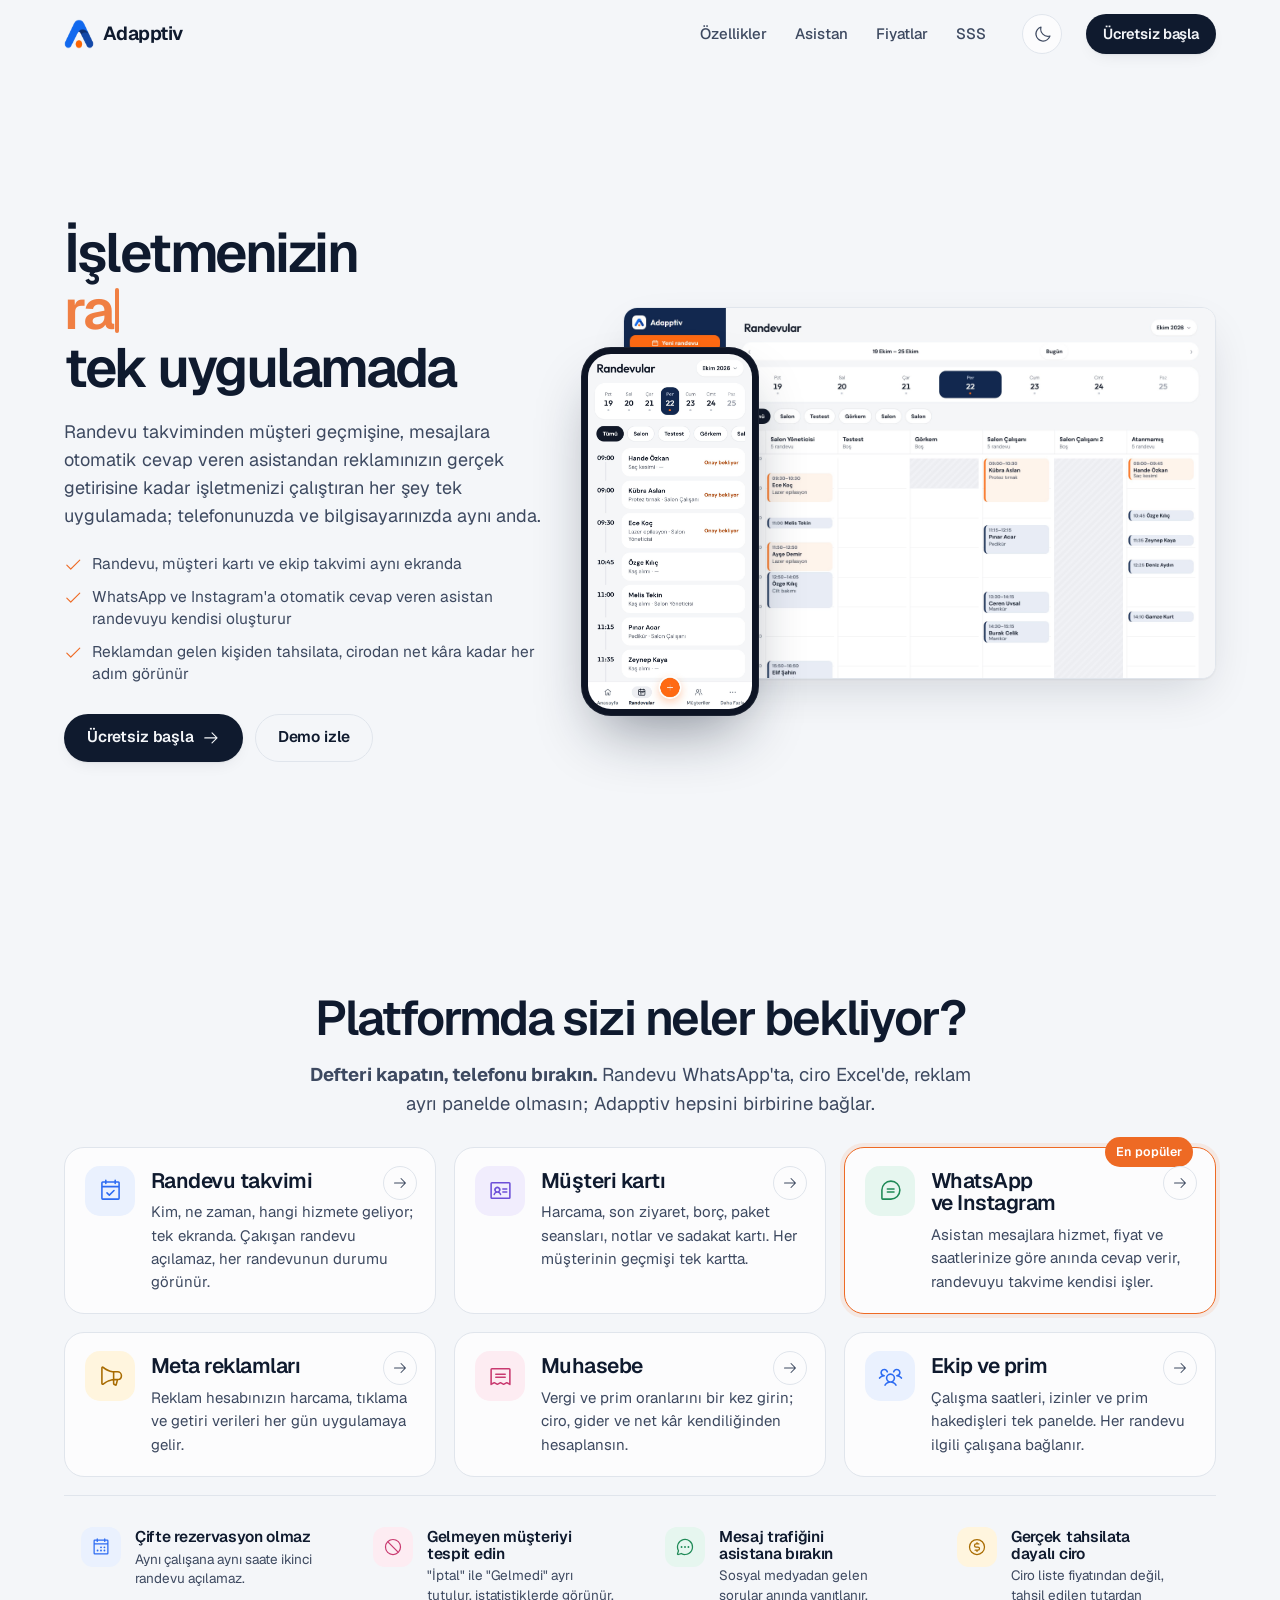
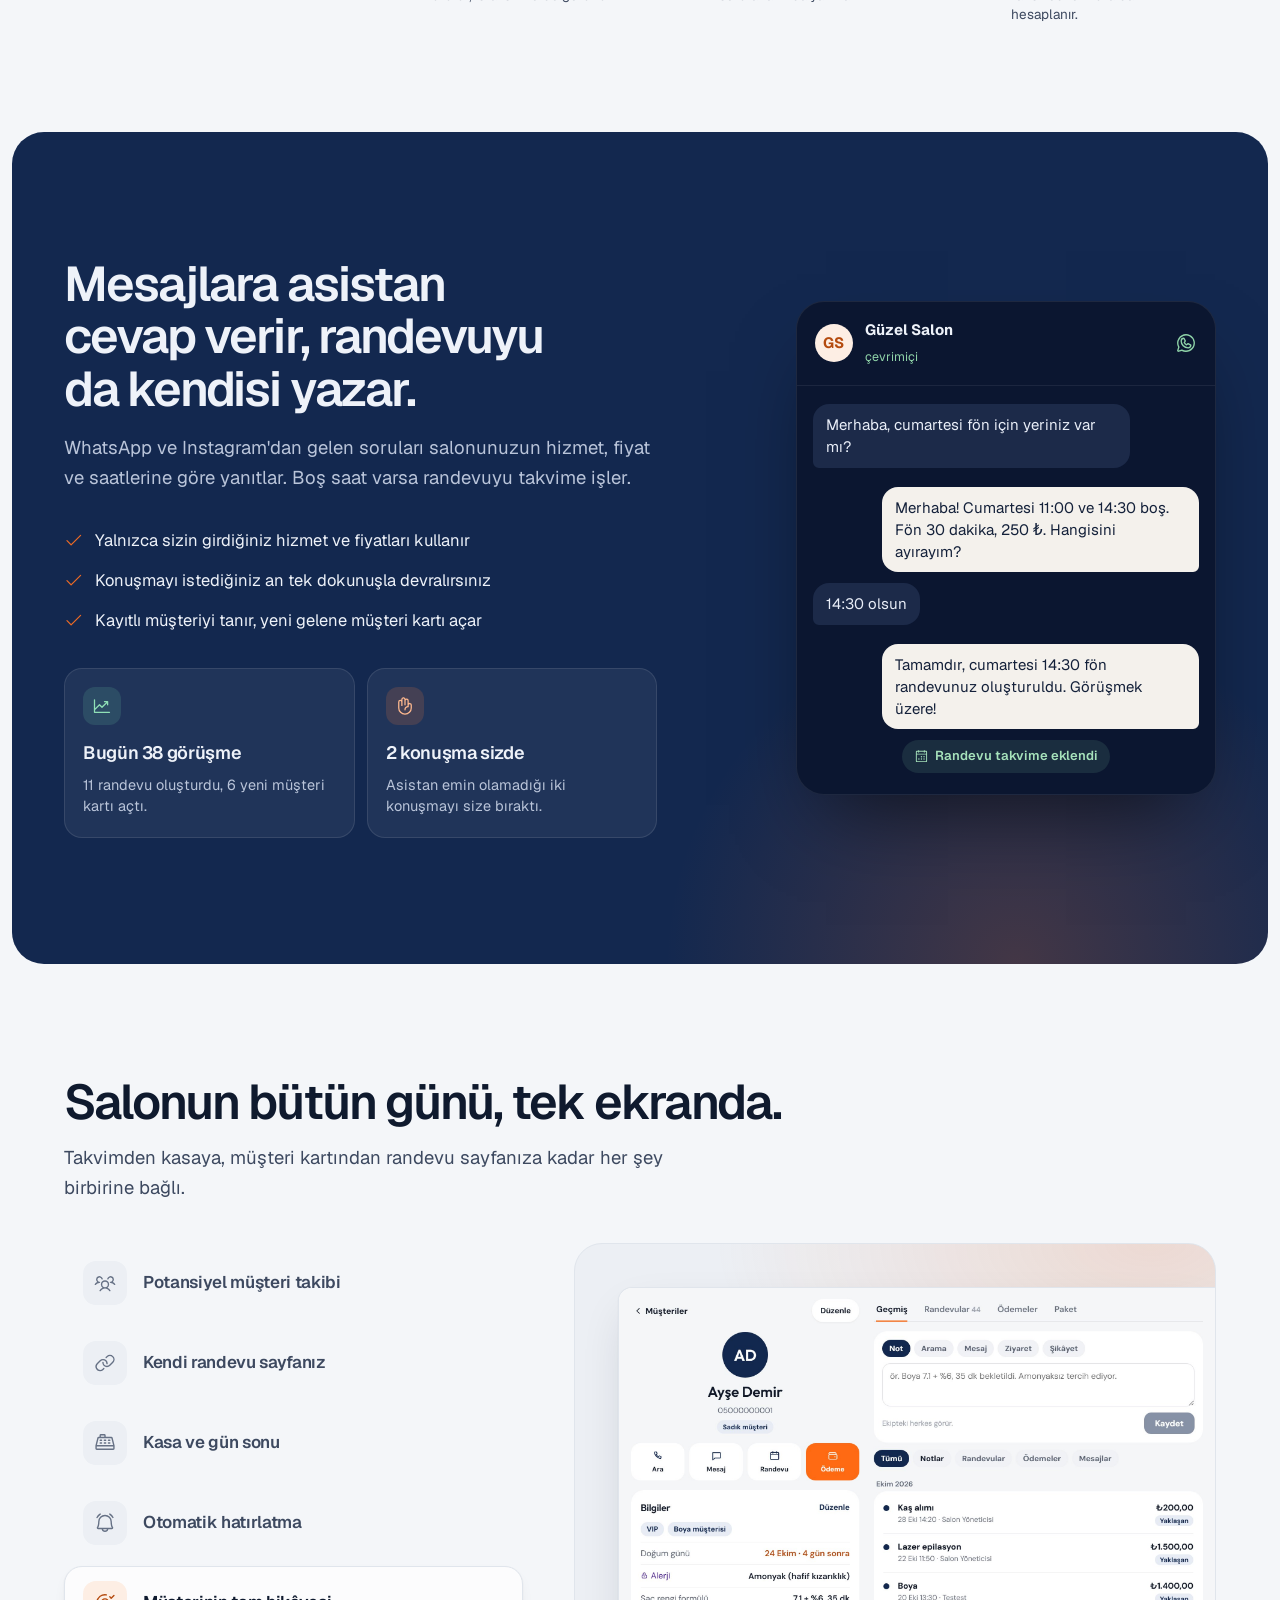
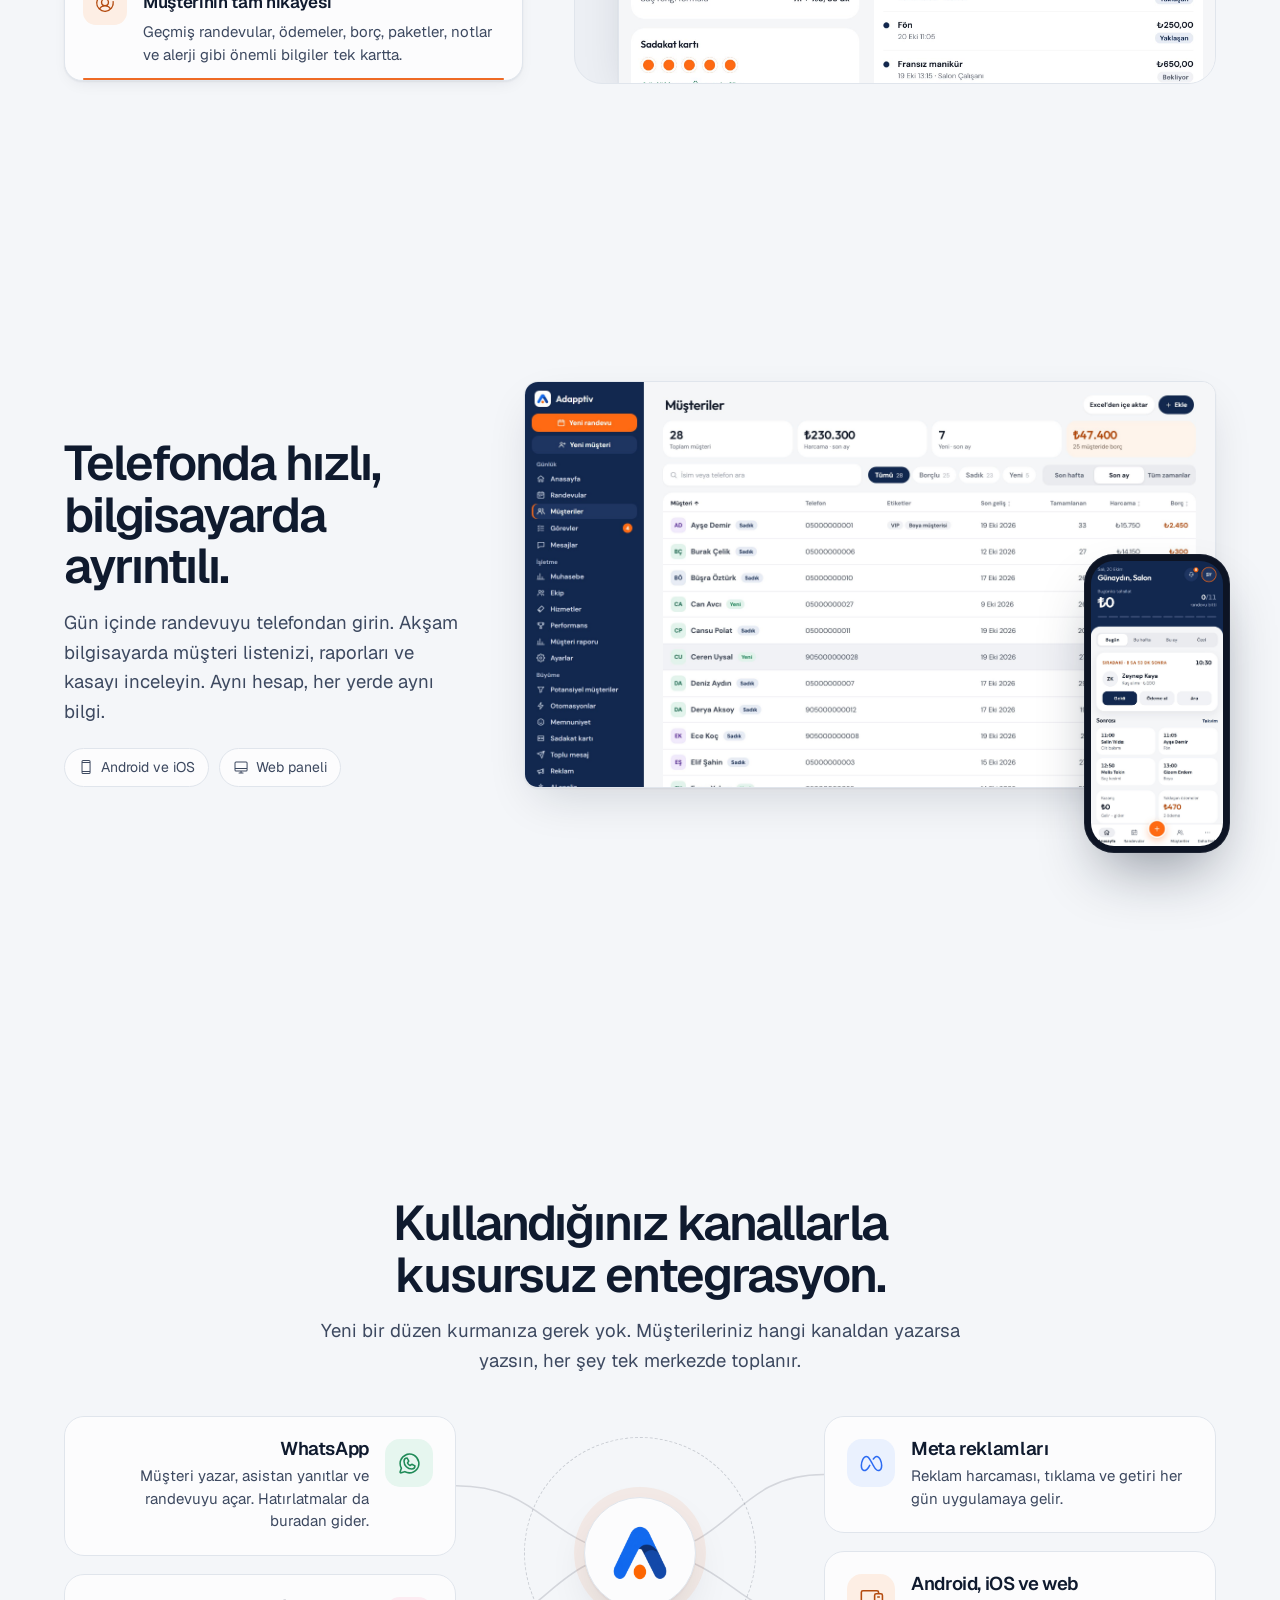
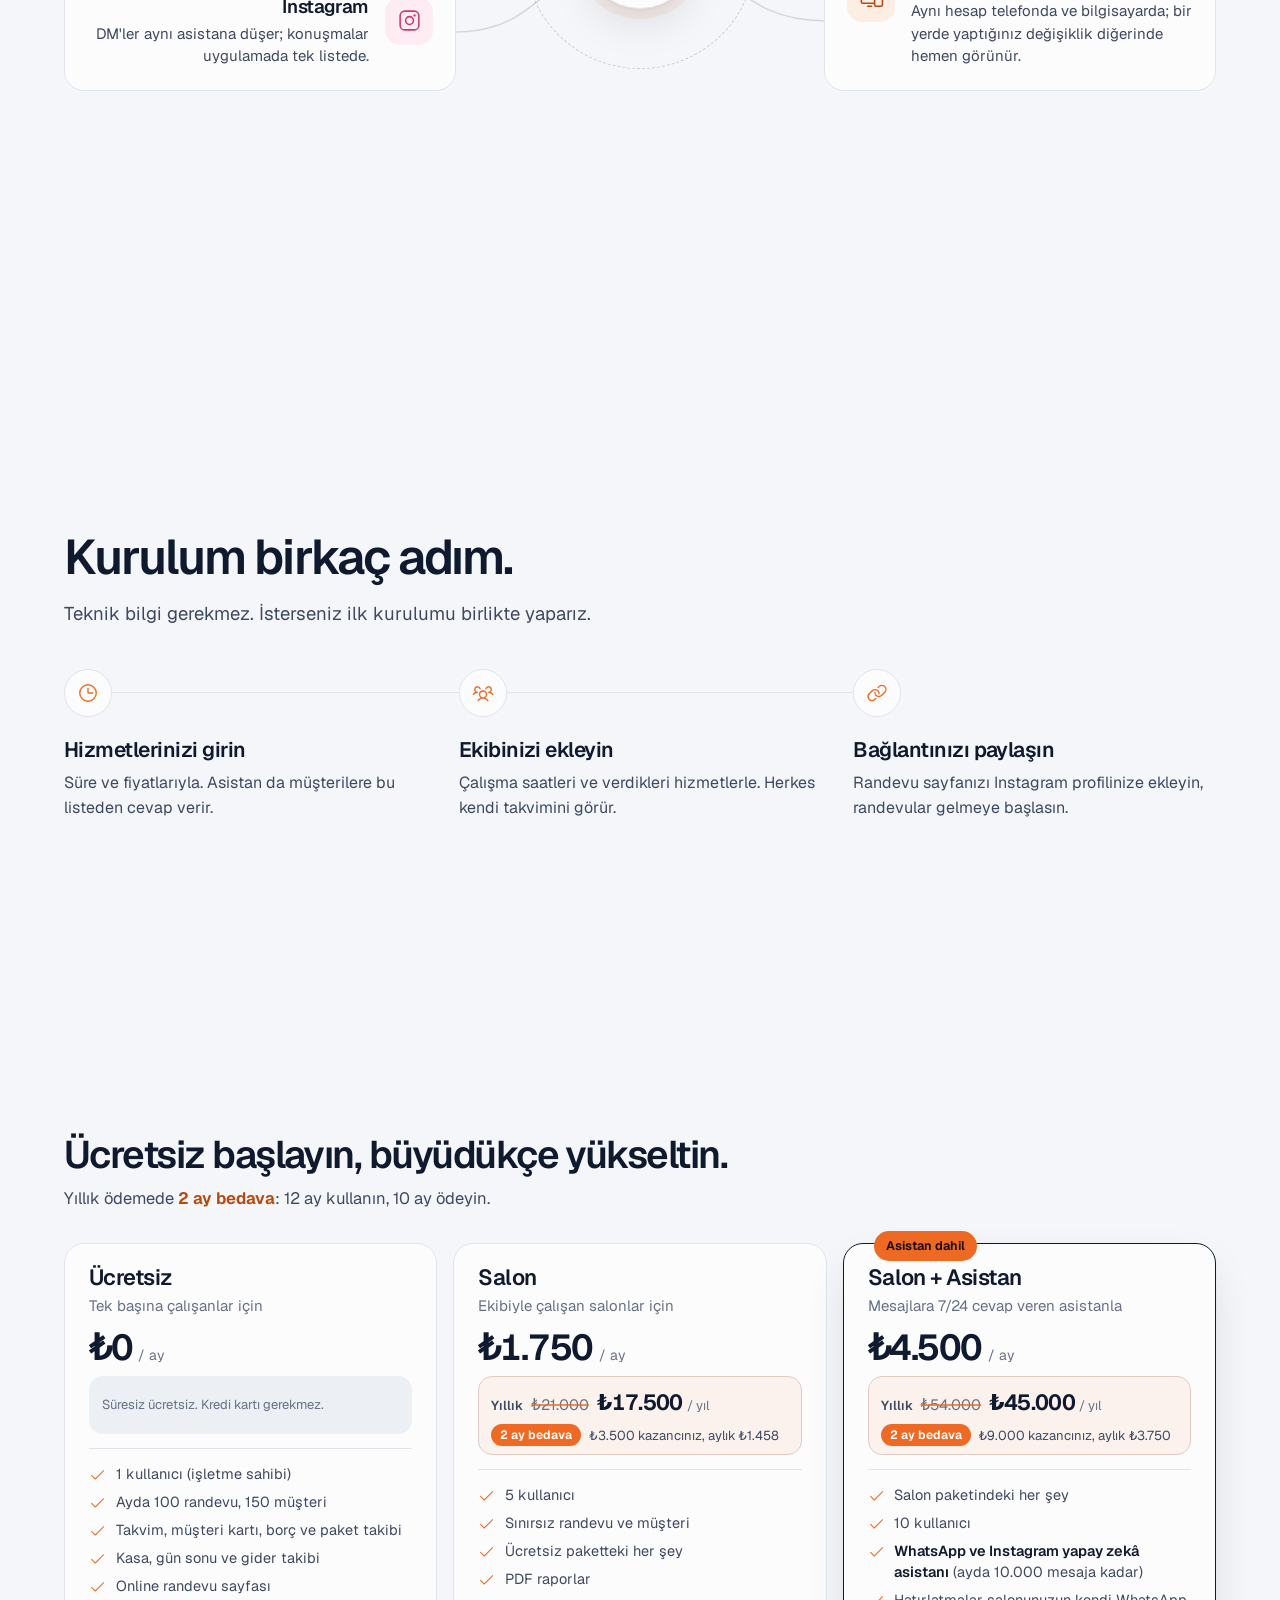
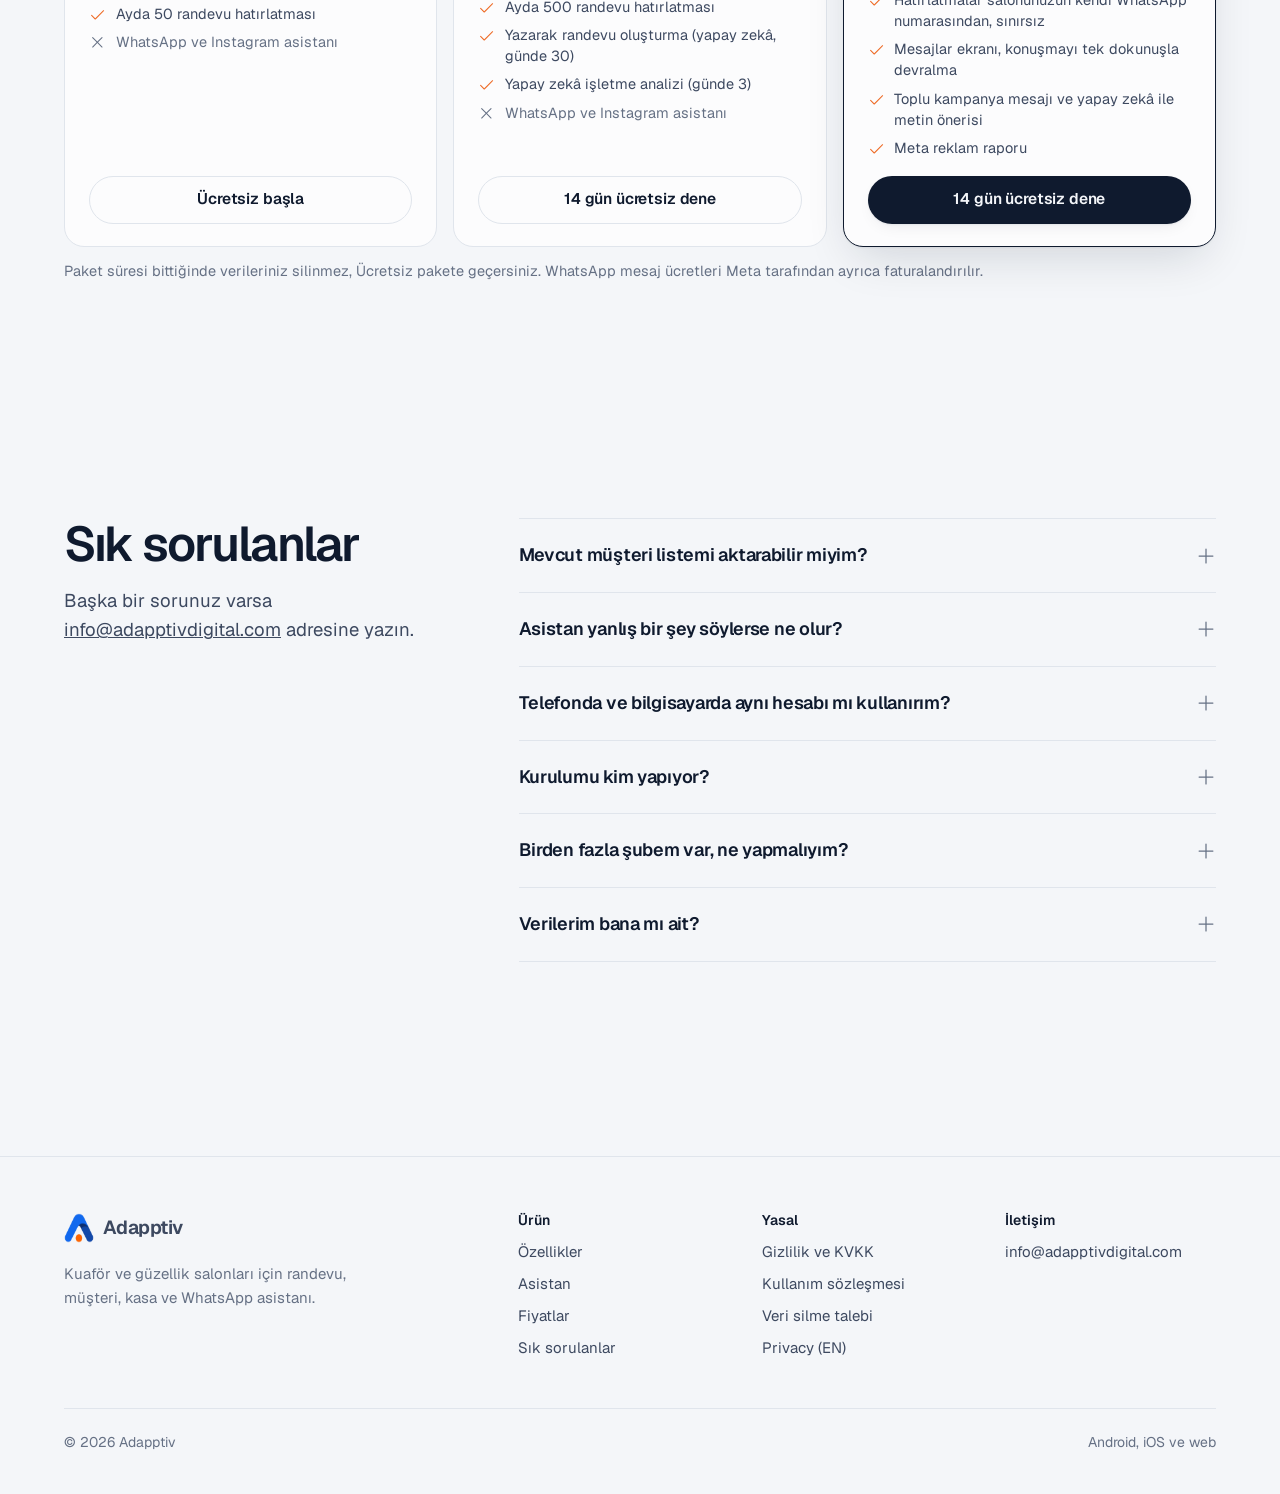
==== commit 3e536f2e: "Fiyat kartlarında aylık ve yıllık birlikte" ====
--- a/index.html
+++ b/index.html
@@ -383,18 +383,16 @@
             <h2 class="h2">Ücretsiz başlayın, büyüdükçe yükseltin.</h2>
             <p class="pricing-sub">Yıllık ödemede <strong>2 ay bedava</strong>: 12 ay kullanın, 10 ay ödeyin.</p>
           </div>
-          <div class="billing" role="radiogroup" aria-label="Ödeme dönemi">
-            <button type="button" role="radio" aria-checked="true" data-mode="monthly">Aylık</button>
-            <button type="button" role="radio" aria-checked="false" data-mode="yearly">Yıllık <small>2 ay bedava</small></button>
-          </div>
         </div>
 
         <div class="plans">
           <article class="plan reveal">
             <h3>Ücretsiz</h3>
             <p class="for">Tek başına çalışanlar için</p>
-            <div class="price"><strong>₺0</strong><span data-monthly="/ ay" data-yearly="/ yıl">/ ay</span></div>
-            <p class="price-note">Süresiz ücretsiz. Kredi kartı gerekmez.</p>
+            <div class="price"><strong>₺0</strong><span>/ ay</span></div>
+            <div class="yearly yearly-free">
+              <p>Süresiz ücretsiz. Kredi kartı gerekmez.</p>
+            </div>
             <ul>
               <li><svg class="icon" aria-hidden="true" focusable="false" xmlns="http://www.w3.org/2000/svg" viewBox="0 0 256 256" fill="currentColor"><path d="M229.66,77.66l-128,128a8,8,0,0,1-11.32,0l-56-56a8,8,0,0,1,11.32-11.32L96,188.69,218.34,66.34a8,8,0,0,1,11.32,11.32Z"/></svg><span>1 kullanıcı (işletme sahibi)</span></li>
               <li><svg class="icon" aria-hidden="true" focusable="false" xmlns="http://www.w3.org/2000/svg" viewBox="0 0 256 256" fill="currentColor"><path d="M229.66,77.66l-128,128a8,8,0,0,1-11.32,0l-56-56a8,8,0,0,1,11.32-11.32L96,188.69,218.34,66.34a8,8,0,0,1,11.32,11.32Z"/></svg><span>Ayda 100 randevu, 150 müşteri</span></li>
@@ -410,11 +408,11 @@
           <article class="plan reveal" style="--i: 1">
             <h3>Salon</h3>
             <p class="for">Ekibiyle çalışan salonlar için</p>
-            <span class="save" aria-hidden="true">2 ay bedava</span>
-            <div class="price"><s class="was" aria-label="Normal fiyat ₺21.000">₺21.000</s><strong data-monthly="₺1.750"
-                data-yearly="₺17.500">₺1.750</strong><span data-monthly="/ ay" data-yearly="/ yıl">/ ay</span></div>
-            <p class="price-note" data-monthly="Yıllık öderseniz ₺17.500: 2 ay bedava. 14 gün ücretsiz deneyin."
-              data-yearly="12 ay yerine 10 ay ödersiniz, ₺3.500 kazancınız. Aylık ₺1.458'e denk gelir.">Yıllık öderseniz ₺17.500: 2 ay bedava. 14 gün ücretsiz deneyin.</p>
+            <div class="price"><strong>₺1.750</strong><span>/ ay</span></div>
+            <div class="yearly">
+              <div class="yearly-row"><span class="yearly-label">Yıllık</span><s class="was"><span class="sr-only">Normal fiyat </span>₺21.000</s><strong>₺17.500</strong><span class="per">/ yıl</span></div>
+              <p><span class="save">2 ay bedava</span>₺3.500 kazancınız, aylık ₺1.458</p>
+            </div>
             <ul>
               <li><svg class="icon" aria-hidden="true" focusable="false" xmlns="http://www.w3.org/2000/svg" viewBox="0 0 256 256" fill="currentColor"><path d="M229.66,77.66l-128,128a8,8,0,0,1-11.32,0l-56-56a8,8,0,0,1,11.32-11.32L96,188.69,218.34,66.34a8,8,0,0,1,11.32,11.32Z"/></svg><span>5 kullanıcı</span></li>
               <li><svg class="icon" aria-hidden="true" focusable="false" xmlns="http://www.w3.org/2000/svg" viewBox="0 0 256 256" fill="currentColor"><path d="M229.66,77.66l-128,128a8,8,0,0,1-11.32,0l-56-56a8,8,0,0,1,11.32-11.32L96,188.69,218.34,66.34a8,8,0,0,1,11.32,11.32Z"/></svg><span>Sınırsız randevu ve müşteri</span></li>
@@ -425,18 +423,18 @@
               <li><svg class="icon" aria-hidden="true" focusable="false" xmlns="http://www.w3.org/2000/svg" viewBox="0 0 256 256" fill="currentColor"><path d="M229.66,77.66l-128,128a8,8,0,0,1-11.32,0l-56-56a8,8,0,0,1,11.32-11.32L96,188.69,218.34,66.34a8,8,0,0,1,11.32,11.32Z"/></svg><span>Yapay zekâ işletme analizi (günde 3)</span></li>
               <li class="no"><svg class="icon" aria-hidden="true" focusable="false" xmlns="http://www.w3.org/2000/svg" viewBox="0 0 256 256" fill="currentColor"><path d="M205.66,194.34a8,8,0,0,1-11.32,11.32L128,139.31,61.66,205.66a8,8,0,0,1-11.32-11.32L116.69,128,50.34,61.66A8,8,0,0,1,61.66,50.34L128,116.69l66.34-66.35a8,8,0,0,1,11.32,11.32L139.31,128Z"/></svg><span>WhatsApp ve Instagram asistanı</span></li>
             </ul>
-            <a class="btn btn-ghost" href="#fiyat">Paketi seç</a>
+            <a class="btn btn-ghost" href="#fiyat">14 gün ücretsiz dene</a>
           </article>
 
           <article class="plan plan-featured reveal" style="--i: 2">
             <span class="plan-flag">Asistan dahil</span>
             <h3>Salon + Asistan</h3>
             <p class="for">Mesajlara 7/24 cevap veren asistanla</p>
-            <span class="save" aria-hidden="true">2 ay bedava</span>
-            <div class="price"><s class="was" aria-label="Normal fiyat ₺54.000">₺54.000</s><strong data-monthly="₺4.500"
-                data-yearly="₺45.000">₺4.500</strong><span data-monthly="/ ay" data-yearly="/ yıl">/ ay</span></div>
-            <p class="price-note" data-monthly="Yıllık öderseniz ₺45.000: 2 ay bedava. 14 gün ücretsiz deneyin."
-              data-yearly="12 ay yerine 10 ay ödersiniz, ₺9.000 kazancınız. Aylık ₺3.750'e denk gelir.">Yıllık öderseniz ₺45.000: 2 ay bedava. 14 gün ücretsiz deneyin.</p>
+            <div class="price"><strong>₺4.500</strong><span>/ ay</span></div>
+            <div class="yearly">
+              <div class="yearly-row"><span class="yearly-label">Yıllık</span><s class="was"><span class="sr-only">Normal fiyat </span>₺54.000</s><strong>₺45.000</strong><span class="per">/ yıl</span></div>
+              <p><span class="save">2 ay bedava</span>₺9.000 kazancınız, aylık ₺3.750</p>
+            </div>
             <ul>
               <li><svg class="icon" aria-hidden="true" focusable="false" xmlns="http://www.w3.org/2000/svg" viewBox="0 0 256 256" fill="currentColor"><path d="M229.66,77.66l-128,128a8,8,0,0,1-11.32,0l-56-56a8,8,0,0,1,11.32-11.32L96,188.69,218.34,66.34a8,8,0,0,1,11.32,11.32Z"/></svg><span>Salon paketindeki her şey</span></li>
               <li><svg class="icon" aria-hidden="true" focusable="false" xmlns="http://www.w3.org/2000/svg" viewBox="0 0 256 256" fill="currentColor"><path d="M229.66,77.66l-128,128a8,8,0,0,1-11.32,0l-56-56a8,8,0,0,1,11.32-11.32L96,188.69,218.34,66.34a8,8,0,0,1,11.32,11.32Z"/></svg><span>10 kullanıcı</span></li>
@@ -447,7 +445,7 @@
               <li><svg class="icon" aria-hidden="true" focusable="false" xmlns="http://www.w3.org/2000/svg" viewBox="0 0 256 256" fill="currentColor"><path d="M229.66,77.66l-128,128a8,8,0,0,1-11.32,0l-56-56a8,8,0,0,1,11.32-11.32L96,188.69,218.34,66.34a8,8,0,0,1,11.32,11.32Z"/></svg><span>Toplu kampanya mesajı ve yapay zekâ ile metin önerisi</span></li>
               <li><svg class="icon" aria-hidden="true" focusable="false" xmlns="http://www.w3.org/2000/svg" viewBox="0 0 256 256" fill="currentColor"><path d="M229.66,77.66l-128,128a8,8,0,0,1-11.32,0l-56-56a8,8,0,0,1,11.32-11.32L96,188.69,218.34,66.34a8,8,0,0,1,11.32,11.32Z"/></svg><span>Meta reklam raporu</span></li>
             </ul>
-            <a class="btn btn-primary" href="#fiyat">Paketi seç</a>
+            <a class="btn btn-primary" href="#fiyat">14 gün ücretsiz dene</a>
           </article>
         </div>
         <p class="swipe-hint" aria-hidden="true">Kaydırarak inceleyin <svg class="icon" aria-hidden="true" focusable="false" xmlns="http://www.w3.org/2000/svg" viewBox="0 0 256 256" fill="currentColor"><path d="M221.66,133.66l-72,72a8,8,0,0,1-11.32-11.32L196.69,136H40a8,8,0,0,1,0-16H196.69L138.34,61.66a8,8,0,0,1,11.32-11.32l72,72A8,8,0,0,1,221.66,133.66Z"/></svg></p>
--- a/css/site.css
+++ b/css/site.css
@@ -1352,105 +1352,91 @@
   margin-bottom: 40px;
 }
 
-.billing {
-  display: inline-flex;
-  padding: 4px;
-  border-radius: 999px;
-  background: var(--surface-2);
-  border: 1px solid var(--line);
-}
-
-.billing button {
-  border: 0;
-  background: none;
-  font: inherit;
-  font-size: 14.5px;
+.pricing-sub {
+  margin-top: 10px;
+  font-size: 16.5px;
+  color: var(--ink-2);
+}
+
+.pricing-sub strong {
+  color: var(--accent-ink);
+  font-weight: 650;
+}
+
+/* her kartta aylik fiyatin altinda yillik kutusu */
+.yearly {
+  margin-top: 12px;
+  min-height: 66px;
+  padding: 10px 12px;
+  border-radius: 14px;
+  background: color-mix(in srgb, var(--accent) 7%, var(--surface));
+  border: 1px solid color-mix(in srgb, var(--accent) 22%, var(--line));
+  display: flex;
+  flex-direction: column;
+  justify-content: center;
+  gap: 4px;
+}
+
+.yearly-row {
+  display: flex;
+  flex-wrap: wrap;
+  align-items: baseline;
+  gap: 2px 8px;
+}
+
+.yearly-label {
+  font-size: 13px;
   font-weight: 600;
   color: var(--ink-2);
-  padding: 9px 16px;
-  border-radius: 999px;
-  cursor: pointer;
-  transition:
-    background 0.25s var(--ease),
-    color 0.2s;
-}
-
-.billing button[aria-checked='true'] {
-  background: var(--surface);
-  color: var(--ink);
-  box-shadow: var(--shadow-sm);
-}
-
-.billing small {
-  margin-left: 6px;
-  padding: 3px 8px;
+}
+
+.was {
+  color: var(--muted);
+  font-size: 15px;
+  text-decoration-thickness: 1.5px;
+  text-decoration-color: color-mix(in srgb, var(--accent) 75%, transparent);
+}
+
+.yearly-row strong {
+  font-size: 22px;
+  font-weight: 650;
+  letter-spacing: -0.03em;
+  font-variant-numeric: tabular-nums;
+}
+
+.yearly-row .per {
+  margin-left: -4px;
+  font-size: 13px;
+  color: var(--muted);
+}
+
+.yearly p {
+  display: flex;
+  flex-wrap: wrap;
+  align-items: center;
+  gap: 4px 8px;
+  font-size: 13px;
+  line-height: 1.35;
+  color: var(--ink-2);
+}
+
+.save {
+  padding: 3px 9px;
   border-radius: 999px;
   background: var(--accent);
   color: #fff;
   font-size: 12px;
   font-weight: 650;
-}
-
-.pricing-sub {
-  margin-top: 10px;
-  font-size: 16.5px;
-  color: var(--ink-2);
-}
-
-.pricing-sub strong {
-  color: var(--accent-ink);
-  font-weight: 650;
-}
-
-/* yillik secilince ucretli kartlarda: ustu cizili normal fiyat + kose etiketi */
-.was {
-  display: none;
-  margin-right: 4px;
+  white-space: nowrap;
+}
+
+.yearly-free {
+  background: var(--surface-2);
+  border-color: transparent;
+}
+
+.yearly-free p {
   color: var(--muted);
-  font-size: 20px;
-  font-weight: 500;
-  letter-spacing: -0.02em;
-  text-decoration-thickness: 2px;
-  text-decoration-color: color-mix(in srgb, var(--accent) 70%, transparent);
-}
-
-.save {
-  display: none;
-  position: absolute;
-  top: 22px;
-  right: 22px;
-  padding: 6px 12px;
-  border-radius: 999px;
-  background: var(--accent);
-  color: #fff;
-  font-size: 13px;
-  font-weight: 650;
-  box-shadow: 0 8px 20px -8px color-mix(in srgb, var(--accent) 70%, transparent);
-}
-
-#fiyat.is-yearly .was {
-  display: inline;
-}
-
-#fiyat.is-yearly .save {
-  display: inline-flex;
-  animation: save-pop 0.5s var(--ease) both;
-}
-
-#fiyat.is-yearly .plan:has(.save) .price-note {
-  color: var(--accent-ink);
-  font-weight: 550;
-}
-
-@keyframes save-pop {
-  from {
-    opacity: 0;
-    transform: scale(0.7) translateY(-6px);
-  }
-  to {
-    opacity: 1;
-    transform: none;
-  }
 }
 
 .plans {
@@ -3676,6 +3662,79 @@
   }
 }
 
+/* aylik + yillik birlikte: kart ici bosluklar biraz daha siki */
+#fiyat .plan {
+  padding: 22px 24px;
+}
+
+#fiyat .price {
+  margin-top: 12px;
+}
+
+#fiyat .price strong {
+  font-size: 36px;
+}
+
+#fiyat .yearly {
+  margin-top: 10px;
+  min-height: 58px;
+  padding: 8px 12px;
+}
+
+#fiyat .plan ul {
+  margin: 14px 0 18px;
+  padding-top: 14px;
+}
+
+#fiyat .plans-note {
+  margin-top: 12px;
+}
+
+@media (min-width: 961px) and (max-height: 880px) {
+  #fiyat .plan .for {
+    display: none;
+  }
+
+  #fiyat .price strong {
+    font-size: 32px;
+  }
+}
+
+/* alcak dizustu ekranlarda (1366x768, 1280x720) fiyat kartlari */
+@media (min-width: 961px) and (max-height: 820px) {
+  #fiyat .plan {
+    padding: 16px 20px;
+  }
+
+  #fiyat .price {
+    margin-top: 6px;
+  }
+
+  #fiyat .price strong {
+    font-size: 30px;
+  }
+
+  #fiyat .yearly {
+    min-height: 0;
+    margin-top: 8px;
+    padding: 6px 10px;
+    gap: 2px;
+  }
+
+  #fiyat .yearly-row strong {
+    font-size: 18px;
+  }
+
+  #fiyat .plan ul {
+    margin: 10px 0 12px;
+    padding-top: 10px;
+  }
+
+  #fiyat .plans-note {
+    margin-top: 8px;
+  }
+}
+
 /* cok alcak ekranlar (1280x720) */
 @media (min-width: 961px) and (max-height: 740px) {
   .section,
@@ -3725,13 +3784,6 @@
     font-size: 14px;
   }
 
-  /* dar kartta etiket basligin ustune binmesin: ust kenara cikar */
-  .save {
-    top: -13px;
-    right: 20px;
-    padding: 5px 11px;
-    font-size: 12.5px;
-  }
 }
 
 @media (max-width: 700px) {
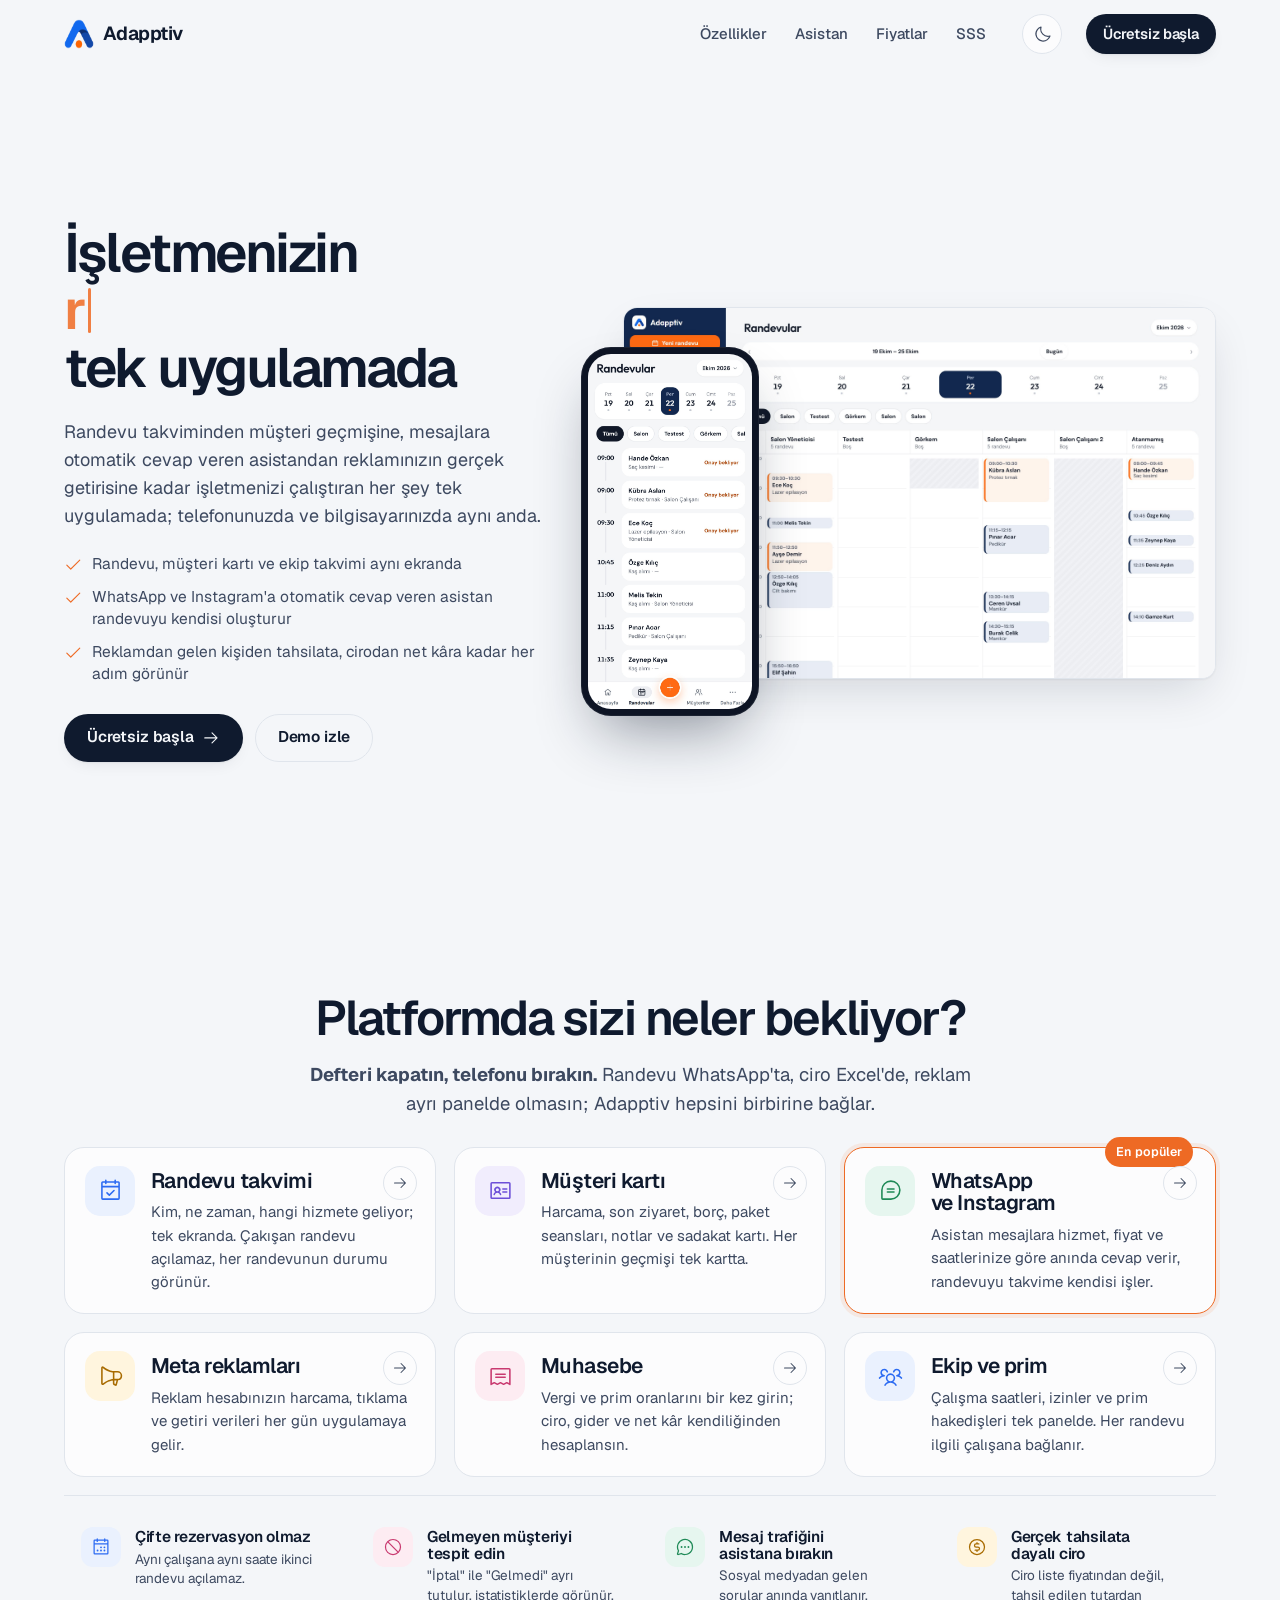
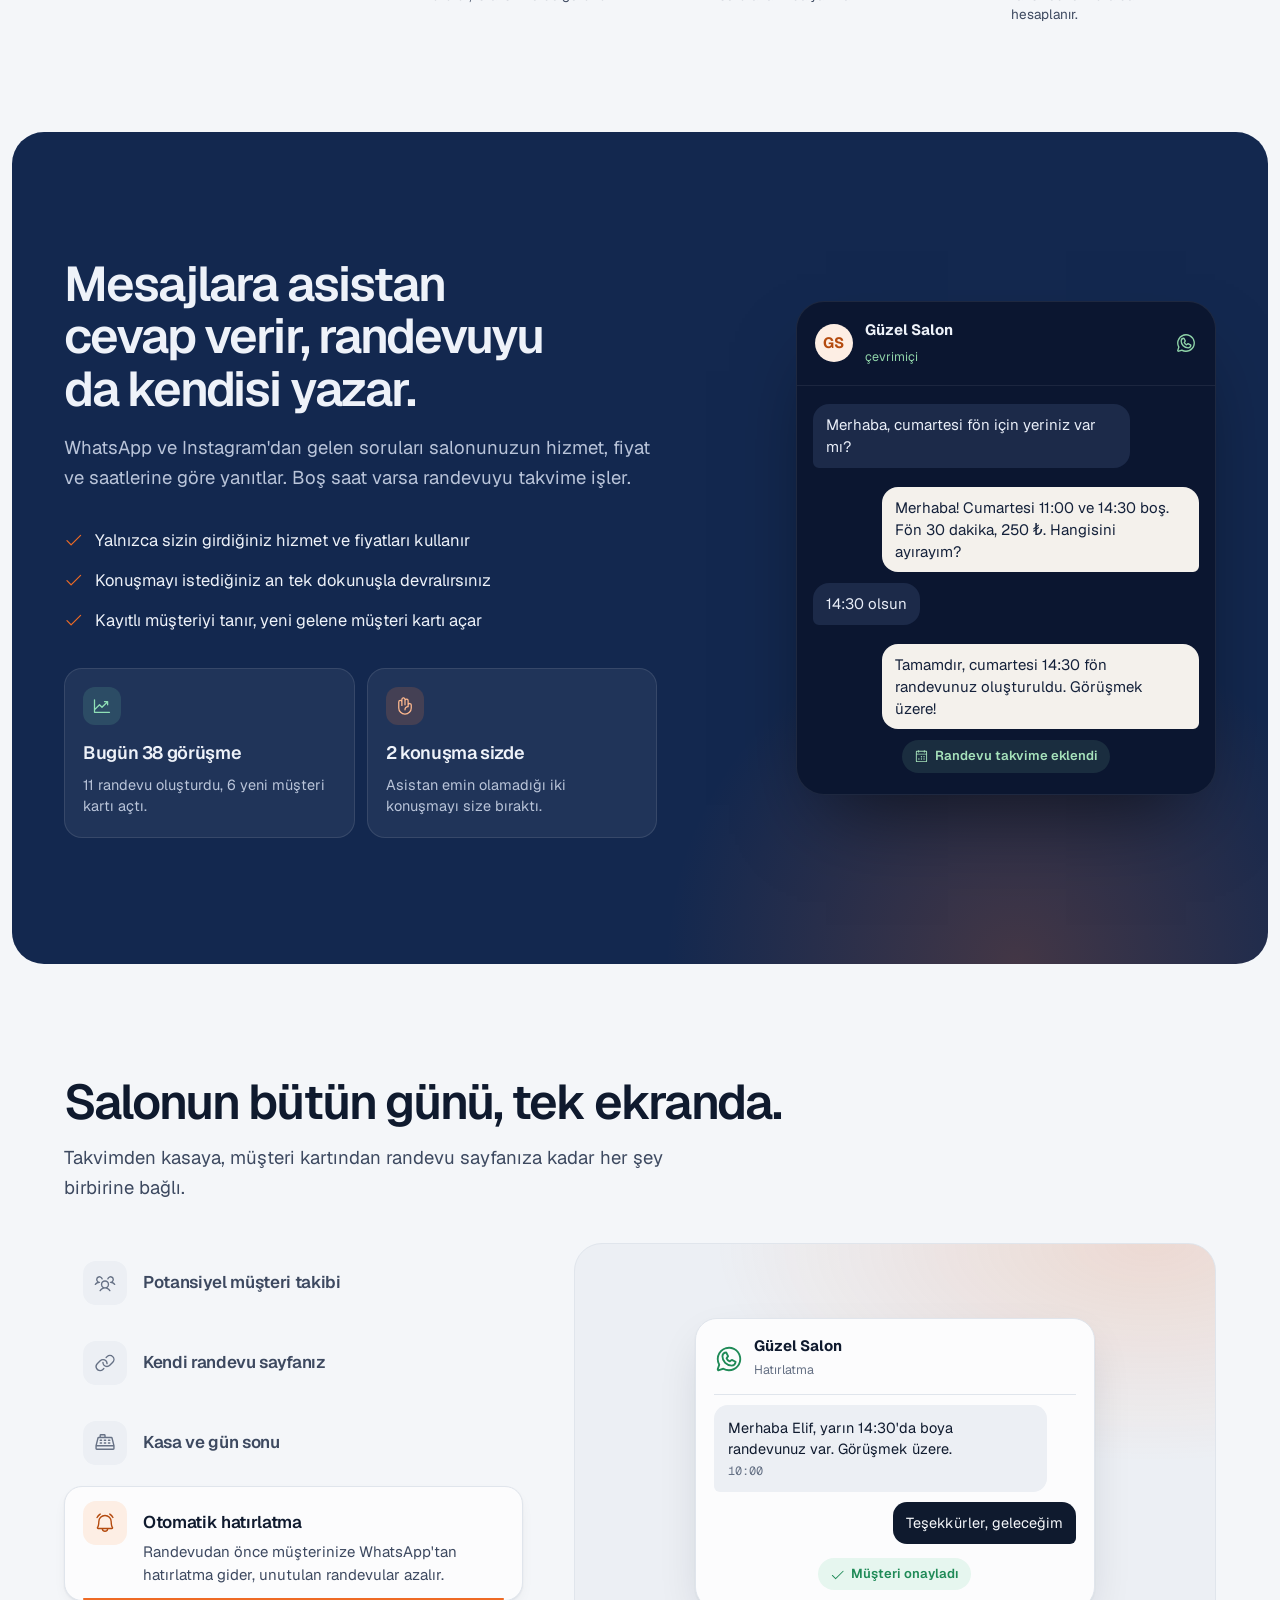
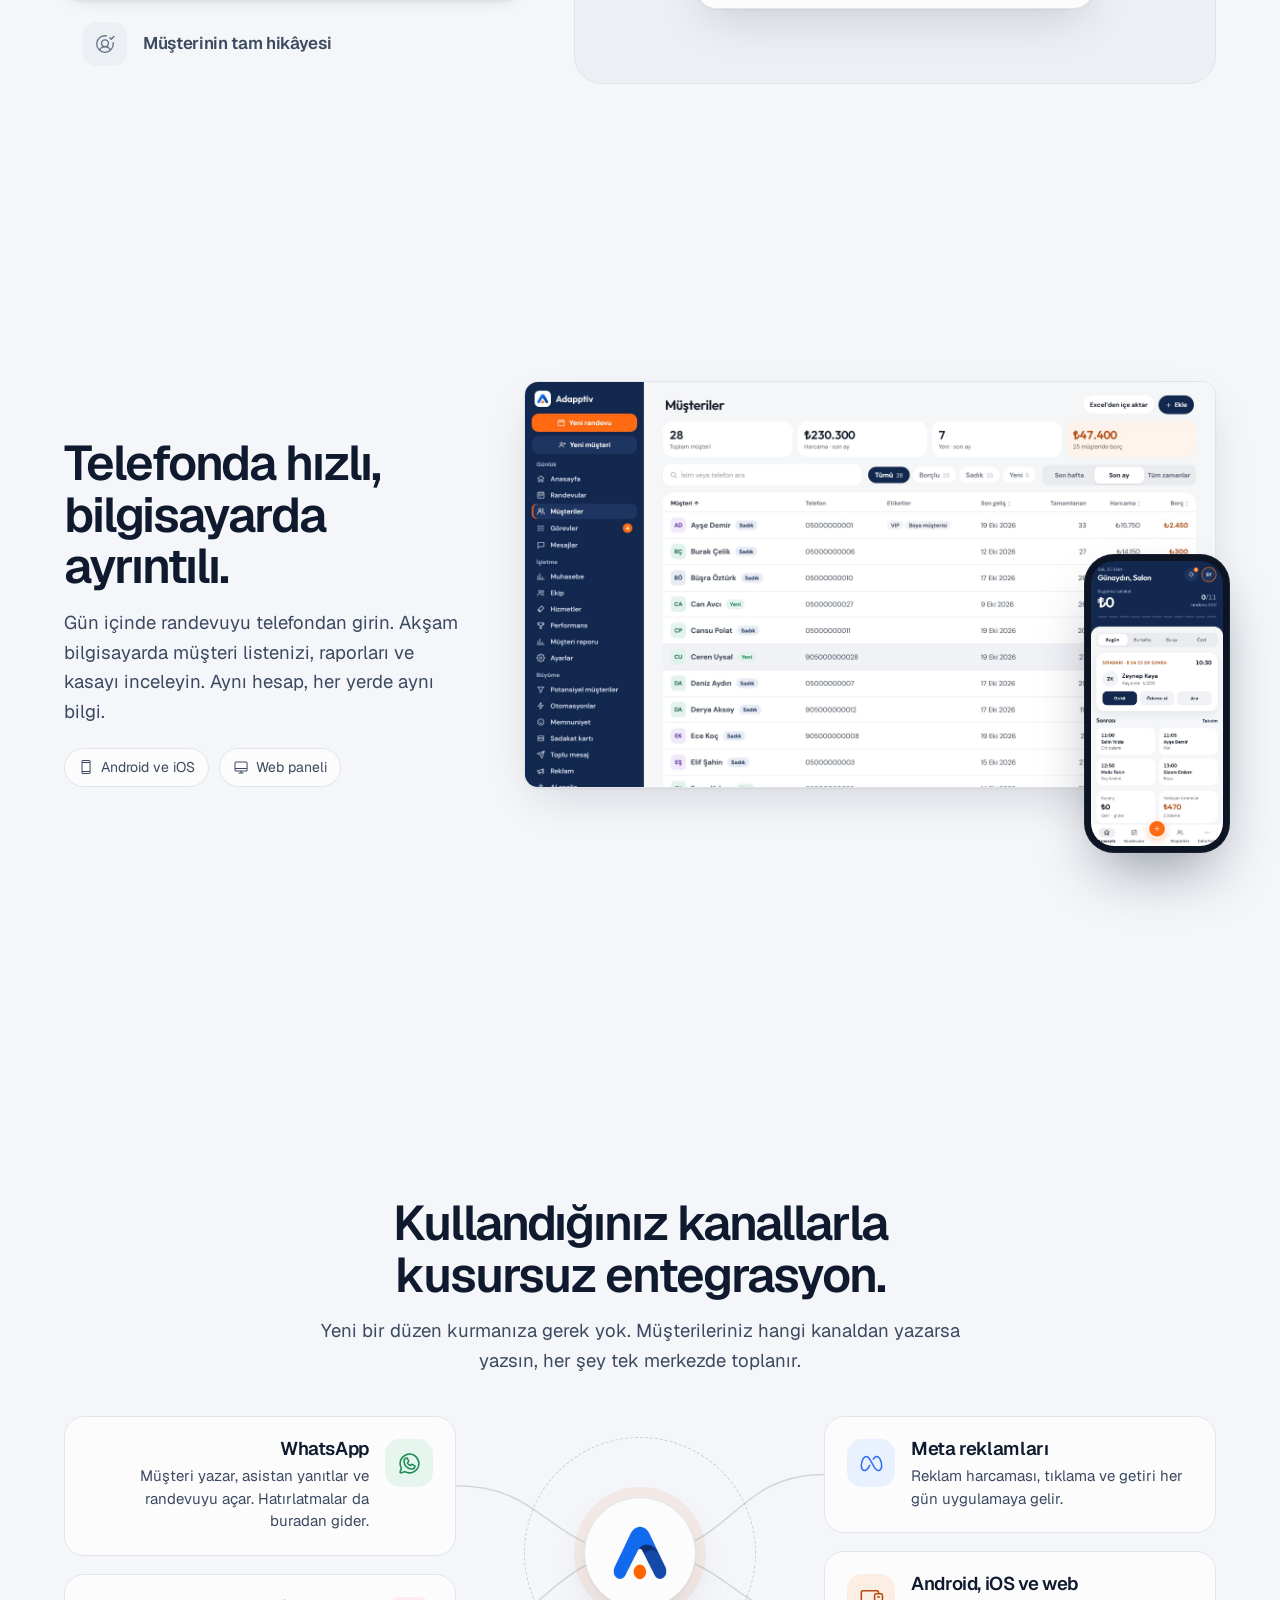
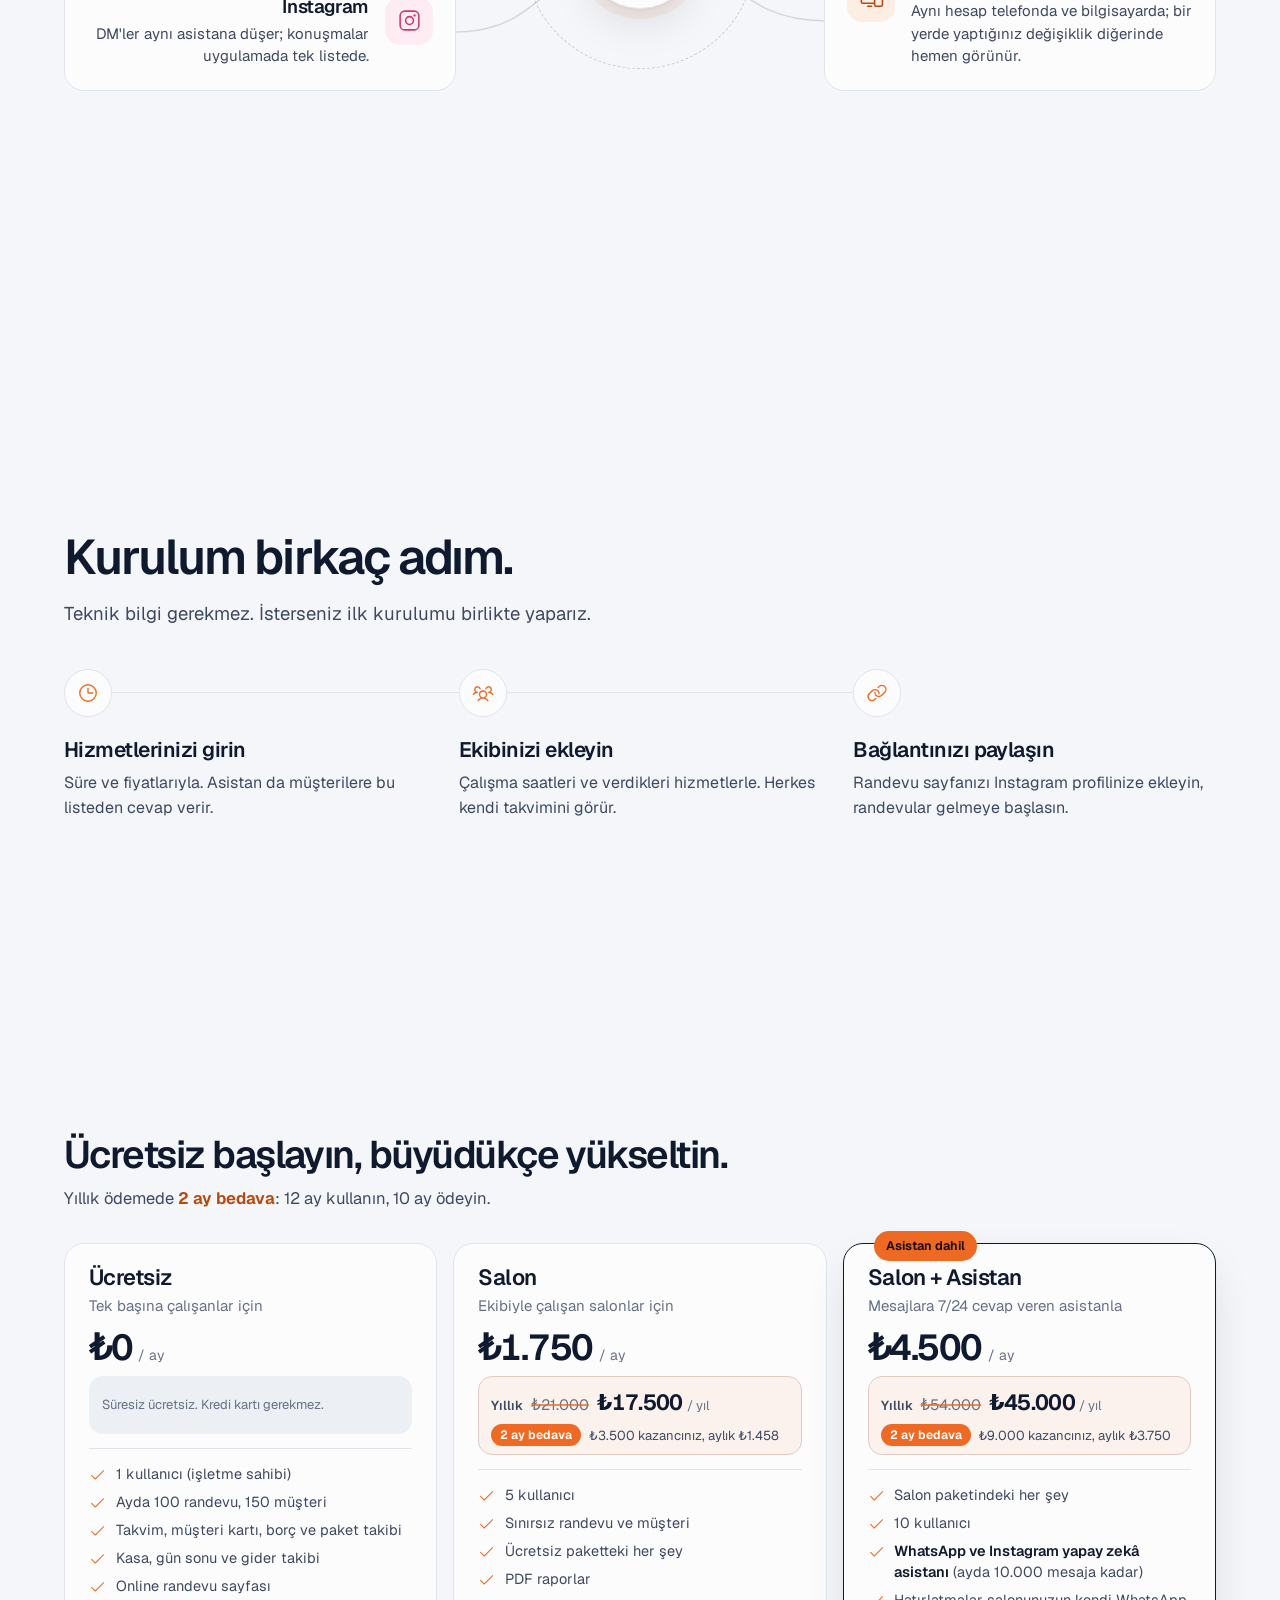
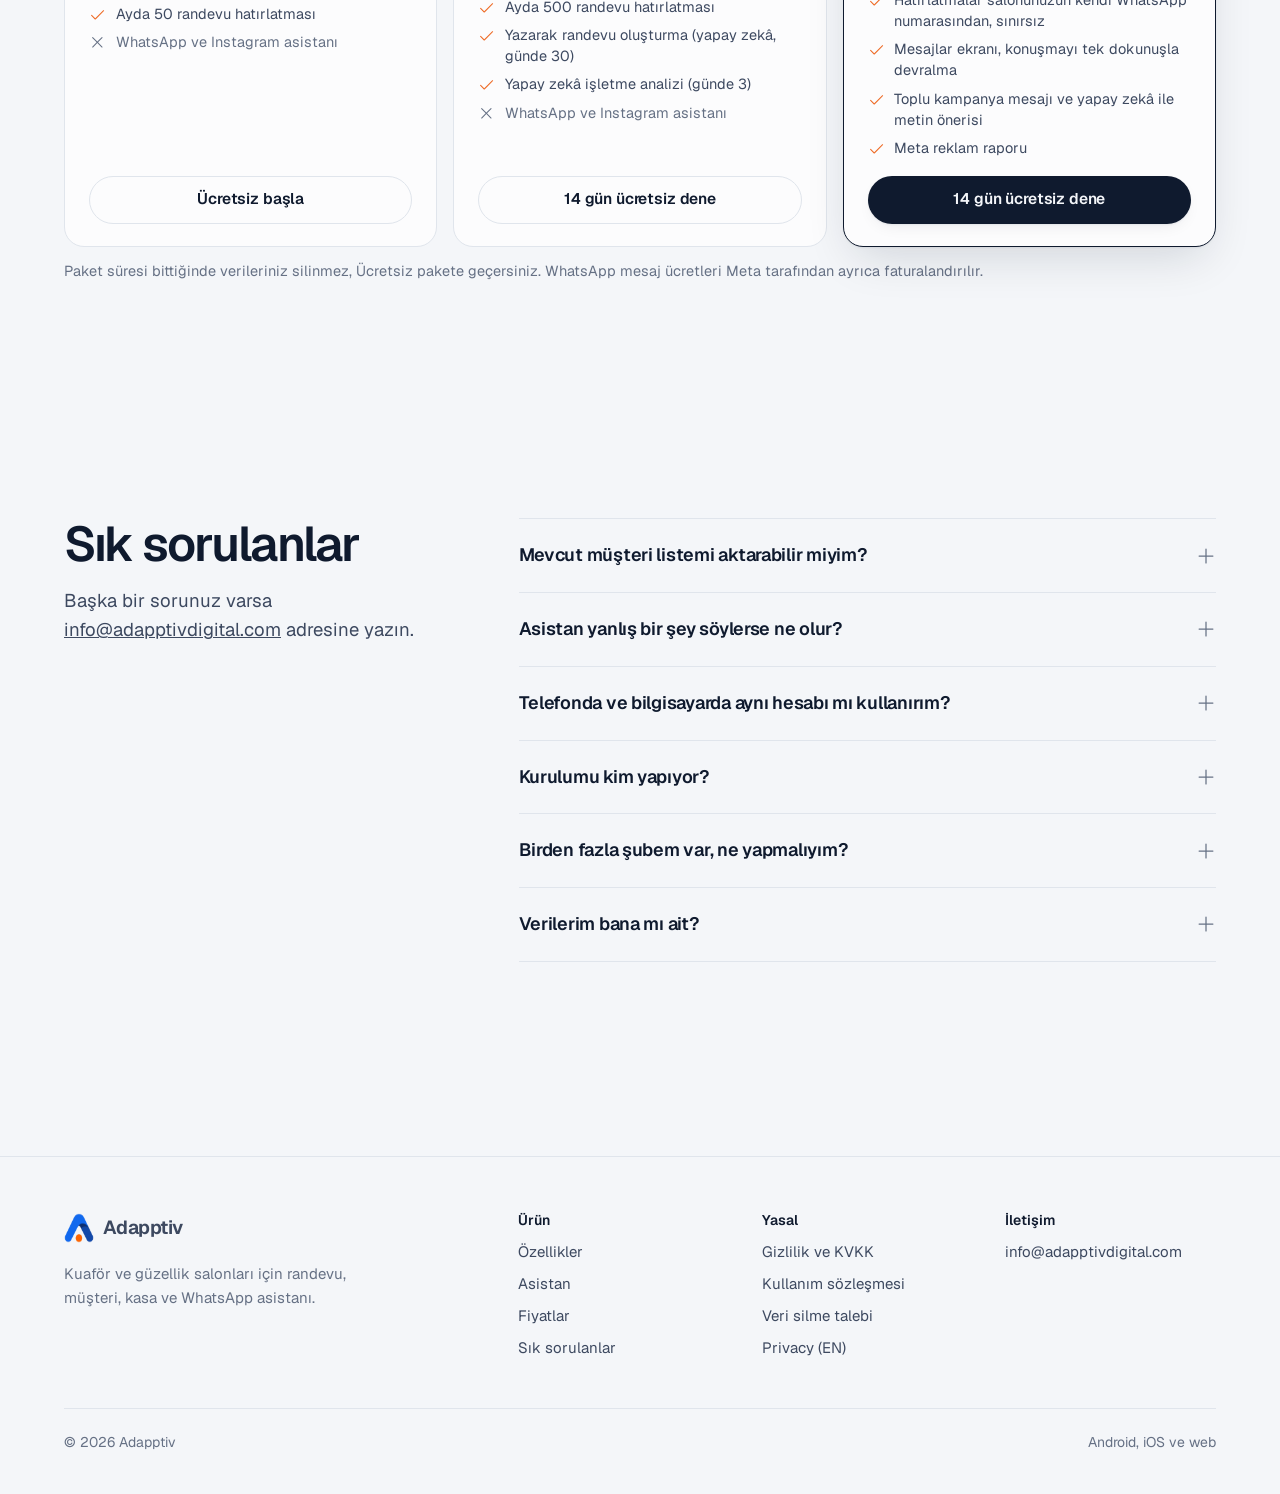
==== commit 8661f7fa: "Mobilde vitrin kaydırması düzeltildi" ====
--- a/index.html
+++ b/index.html
@@ -241,31 +241,42 @@
             </button>
           </div>
           <div class="sc-stage">
-            <div class="sc-panel p-wide is-active" role="tabpanel" id="sc-p1" aria-labelledby="sc-t1">
-              <div class="sc-window"><img src="/assets/screens/crop-potansiyel.jpg" width="1984" height="1120" loading="lazy" alt="Potansiyel müşteriler panosu: yeni, iletişime geçildi, teklif verildi, kazanıldı sütunları" /></div>
-              <p class="sc-cap">Arayan, yazan ama henüz gelmeyen kişileri kaybetmeyin. Kim hangi aşamada, tek bakışta.</p>
-            </div>
-            <div class="sc-panel p-phone" role="tabpanel" id="sc-p2" aria-labelledby="sc-t2" aria-hidden="true" inert>
-              <div class="sc-phone"><div class="sc-phone-screen"><img src="/assets/screens/tel-online-randevu.jpg" width="1170" height="3645" loading="lazy" alt="Salonun online randevu sayfası: hizmetler, süreler ve fiyatlar" /></div></div>
-              <p class="sc-cap">Müşterileriniz bağlantınızdan hizmeti ve saati kendileri seçer, randevu takviminize düşer.</p>
-            </div>
-            <div class="sc-panel p-wide" role="tabpanel" id="sc-p3" aria-labelledby="sc-t3" aria-hidden="true" inert>
-              <div class="sc-window"><img src="/assets/screens/crop-kasa.jpg" width="1984" height="940" loading="lazy" alt="Kasa ekranı: toplam tahsilat, ödeme yöntemlerine göre dağılım" /></div>
-              <p class="sc-cap">Nakit, kart ve havale ayrı ayrı. Gün sonunda kasayı sayın, farkı görün.</p>
-            </div>
-            <div class="sc-panel p-remind" role="tabpanel" id="sc-p4" aria-labelledby="sc-t4" aria-hidden="true" inert>
+            <div style="--k: 0" class="sc-panel p-wide is-active" role="tabpanel" id="sc-p1" aria-labelledby="sc-t1">
+              <div class="sc-window"><img src="/assets/screens/crop-potansiyel.jpg" width="1984" height="1120" alt="Potansiyel müşteriler panosu: yeni, iletişime geçildi, teklif verildi, kazanıldı sütunları" /></div>
+              <p class="sc-cap"><strong>Potansiyel müşteri takibi</strong>Arayan, yazan ama henüz gelmeyen kişileri kaybetmeyin. Kim hangi aşamada, tek bakışta.</p>
+            </div>
+            <div style="--k: 1" class="sc-panel p-phone" role="tabpanel" id="sc-p2" aria-labelledby="sc-t2" aria-hidden="true" inert>
+              <div class="sc-phone"><div class="sc-phone-screen"><img src="/assets/screens/tel-online-randevu.jpg" width="1170" height="3645" alt="Salonun online randevu sayfası: hizmetler, süreler ve fiyatlar" /></div></div>
+              <p class="sc-cap"><strong>Kendi randevu sayfanız</strong>Müşterileriniz bağlantınızdan hizmeti ve saati kendileri seçer, randevu takviminize düşer.</p>
+            </div>
+            <div style="--k: 2" class="sc-panel p-wide" role="tabpanel" id="sc-p3" aria-labelledby="sc-t3" aria-hidden="true" inert>
+              <div class="sc-window"><img src="/assets/screens/crop-kasa.jpg" width="1984" height="940" alt="Kasa ekranı: toplam tahsilat, ödeme yöntemlerine göre dağılım" /></div>
+              <p class="sc-cap"><strong>Kasa ve gün sonu</strong>Nakit, kart ve havale ayrı ayrı. Gün sonunda kasayı sayın, farkı görün.</p>
+            </div>
+            <div style="--k: 3" class="sc-panel p-remind" role="tabpanel" id="sc-p4" aria-labelledby="sc-t4" aria-hidden="true" inert>
               <div class="sc-remind" aria-label="Örnek hatırlatma mesajı">
                 <div class="sc-remind-head"><svg class="icon" aria-hidden="true" focusable="false" xmlns="http://www.w3.org/2000/svg" viewBox="0 0 256 256" fill="currentColor"><path d="M187.58,144.84l-32-16a8,8,0,0,0-8,.5l-14.69,9.8a40.55,40.55,0,0,1-16-16l9.8-14.69a8,8,0,0,0,.5-8l-16-32A8,8,0,0,0,104,64a40,40,0,0,0-40,40,88.1,88.1,0,0,0,88,88,40,40,0,0,0,40-40A8,8,0,0,0,187.58,144.84ZM152,176a72.08,72.08,0,0,1-72-72A24,24,0,0,1,99.29,80.46l11.48,23L101,118a8,8,0,0,0-.73,7.51,56.47,56.47,0,0,0,30.15,30.15A8,8,0,0,0,138,155l14.61-9.74,23,11.48A24,24,0,0,1,152,176ZM128,24A104,104,0,0,0,36.18,176.88L24.83,210.93a16,16,0,0,0,20.24,20.24l34.05-11.35A104,104,0,1,0,128,24Zm0,192a87.87,87.87,0,0,1-44.06-11.81,8,8,0,0,0-6.54-.67L40,216,52.47,178.6a8,8,0,0,0-.66-6.54A88,88,0,1,1,128,216Z"/></svg><span><strong>Güzel Salon</strong><small>Hatırlatma</small></span></div>
                 <div class="reminder-bubble">Merhaba Elif, yarın 14:30'da boya randevunuz var. Görüşmek üzere.<small>10:00</small></div>
                 <div class="reminder-reply">Teşekkürler, geleceğim</div>
                 <span class="sc-ok"><svg class="icon" aria-hidden="true" focusable="false" xmlns="http://www.w3.org/2000/svg" viewBox="0 0 256 256" fill="currentColor"><path d="M229.66,77.66l-128,128a8,8,0,0,1-11.32,0l-56-56a8,8,0,0,1,11.32-11.32L96,188.69,218.34,66.34a8,8,0,0,1,11.32,11.32Z"/></svg> Müşteri onayladı</span>
               </div>
-              <p class="sc-cap">Randevudan önce müşterinize WhatsApp'tan hatırlatma gider, unutulan randevular azalır.</p>
-            </div>
-            <div class="sc-panel p-wide" role="tabpanel" id="sc-p5" aria-labelledby="sc-t5" aria-hidden="true" inert>
-              <div class="sc-window"><img src="/assets/screens/crop-musteri-karti.jpg" width="1984" height="1520" loading="lazy" alt="Müşteri kartı: bilgiler, sadakat kartı, görevler ve zaman çizelgesi" /></div>
-              <p class="sc-cap">Geçmiş randevular, ödemeler, borç, paketler, notlar ve alerji gibi önemli bilgiler tek kartta.</p>
-            </div>
+              <p class="sc-cap"><strong>Otomatik hatırlatma</strong>Randevudan önce müşterinize WhatsApp'tan hatırlatma gider, unutulan randevular azalır.</p>
+            </div>
+            <div style="--k: 4" class="sc-panel p-wide" role="tabpanel" id="sc-p5" aria-labelledby="sc-t5" aria-hidden="true" inert>
+              <div class="sc-window"><img src="/assets/screens/crop-musteri-karti.jpg" width="1984" height="1520" alt="Müşteri kartı: bilgiler, sadakat kartı, görevler ve zaman çizelgesi" /></div>
+              <p class="sc-cap"><strong>Müşterinin tam hikâyesi</strong>Geçmiş randevular, ödemeler, borç, paketler, notlar ve alerji gibi önemli bilgiler tek kartta.</p>
+            </div>
+          </div>
+          <div class="sc-nav">
+            <button class="sc-arrow sc-prev" type="button" data-step="-1" aria-label="Önceki ekran"><svg class="icon" aria-hidden="true" focusable="false" xmlns="http://www.w3.org/2000/svg" viewBox="0 0 256 256" fill="currentColor"><path d="M221.66,133.66l-72,72a8,8,0,0,1-11.32-11.32L196.69,136H40a8,8,0,0,1,0-16H196.69L138.34,61.66a8,8,0,0,1,11.32-11.32l72,72A8,8,0,0,1,221.66,133.66Z"/></svg></button>
+            <div class="sc-dots">
+              <button class="sc-dot" type="button" aria-label="1. ekran: Potansiyel müşteri takibi" aria-current="true"><i></i></button>
+              <button class="sc-dot" type="button" aria-label="2. ekran: Kendi randevu sayfanız"><i></i></button>
+              <button class="sc-dot" type="button" aria-label="3. ekran: Kasa ve gün sonu"><i></i></button>
+              <button class="sc-dot" type="button" aria-label="4. ekran: Otomatik hatırlatma"><i></i></button>
+              <button class="sc-dot" type="button" aria-label="5. ekran: Müşterinin tam hikâyesi"><i></i></button>
+            </div>
+            <button class="sc-arrow" type="button" data-step="1" aria-label="Sonraki ekran"><svg class="icon" aria-hidden="true" focusable="false" xmlns="http://www.w3.org/2000/svg" viewBox="0 0 256 256" fill="currentColor"><path d="M221.66,133.66l-72,72a8,8,0,0,1-11.32-11.32L196.69,136H40a8,8,0,0,1,0-16H196.69L138.34,61.66a8,8,0,0,1,11.32-11.32l72,72A8,8,0,0,1,221.66,133.66Z"/></svg></button>
           </div>
         </div>
       </div>
--- a/css/site.css
+++ b/css/site.css
@@ -3124,6 +3124,131 @@
   }
 }
 
+/* ---------- Vitrin, telefonda: yana kayan ekranlar + oklar ve noktalar ---------- */
+.sc-nav {
+  display: none;
+}
+
+@media (max-width: 860px) {
+  .sc-tabs {
+    display: none;
+  }
+
+  .sc-stage {
+    touch-action: pan-y;
+  }
+
+  /* paneller yan yana dizili bir serit gibi kayar; parmakla surukleme --drag */
+  .sc-stage .sc-panel,
+  .sc-stage .sc-panel.is-active {
+    opacity: 1;
+    transform: translateX(calc((var(--k) - var(--cur, 0)) * 100% + var(--drag, 0px)));
+    transition: transform 0.55s var(--ease);
+  }
+
+  .sc-stage.is-dragging .sc-panel {
+    transition: none;
+  }
+
+  .sc-cap strong {
+    display: block;
+    margin-bottom: 4px;
+    font-size: 17px;
+    font-weight: 600;
+    letter-spacing: -0.02em;
+    color: var(--ink);
+  }
+
+  .sc-nav {
+    display: flex;
+    align-items: center;
+    justify-content: space-between;
+    gap: 12px;
+  }
+
+  .sc-arrow {
+    width: 44px;
+    height: 44px;
+    flex: none;
+    display: grid;
+    place-items: center;
+    border: 1px solid var(--line);
+    border-radius: 999px;
+    background: var(--surface);
+    color: var(--ink);
+    cursor: pointer;
+    transition: transform 0.2s;
+  }
+
+  .sc-arrow:active {
+    transform: scale(0.92);
+  }
+
+  .sc-arrow .icon {
+    width: 18px;
+    height: 18px;
+  }
+
+  .sc-prev .icon {
+    transform: rotate(180deg);
+  }
+
+  .sc-dots {
+    display: flex;
+    align-items: center;
+  }
+
+  /* dokunma alani 28px, gorunen nokta kucuk */
+  .sc-dot {
+    height: 28px;
+    padding: 0 4px;
+    border: 0;
+    background: none;
+    cursor: pointer;
+  }
+
+  .sc-dot i {
+    position: relative;
+    display: block;
+    width: 8px;
+    height: 8px;
+    border-radius: 999px;
+    overflow: hidden;
+    background: var(--line);
+    transition:
+      width 0.4s var(--ease),
+      background 0.3s;
+  }
+
+  .sc-dot[aria-current='true'] i {
+    width: 30px;
+    background: color-mix(in srgb, var(--accent) 22%, var(--line));
+  }
+
+  .sc-dot i::after {
+    content: '';
+    position: absolute;
+    inset: 0;
+    background: var(--accent);
+    transform-origin: left;
+    transform: scaleX(0);
+  }
+
+  .sc-dot[aria-current='true'] i::after {
+    transform: scaleX(1);
+  }
+
+  /* kendiliginden ilerlerken etkin nokta dolar, dolunca siradaki ekran gelir */
+  .showcase.is-auto .sc-dot[aria-current='true'] i::after {
+    transform: scaleX(0);
+    animation: sc-progress 6.5s linear forwards;
+  }
+
+  .showcase.is-paused .sc-dot i::after {
+    animation-play-state: paused !important;
+  }
+}
+
 /* ---------- Telefon + bilgisayar yan yana ---------- */
 .devices-grid {
   display: grid;
@@ -4019,6 +4144,7 @@
 
   .hl-caret,
   .sc-bar::after,
+  .sc-dot i::after,
   .p-phone.is-active .sc-phone-screen img,
   .steps.is-on li::after,
   .steps.is-on .step-dot,
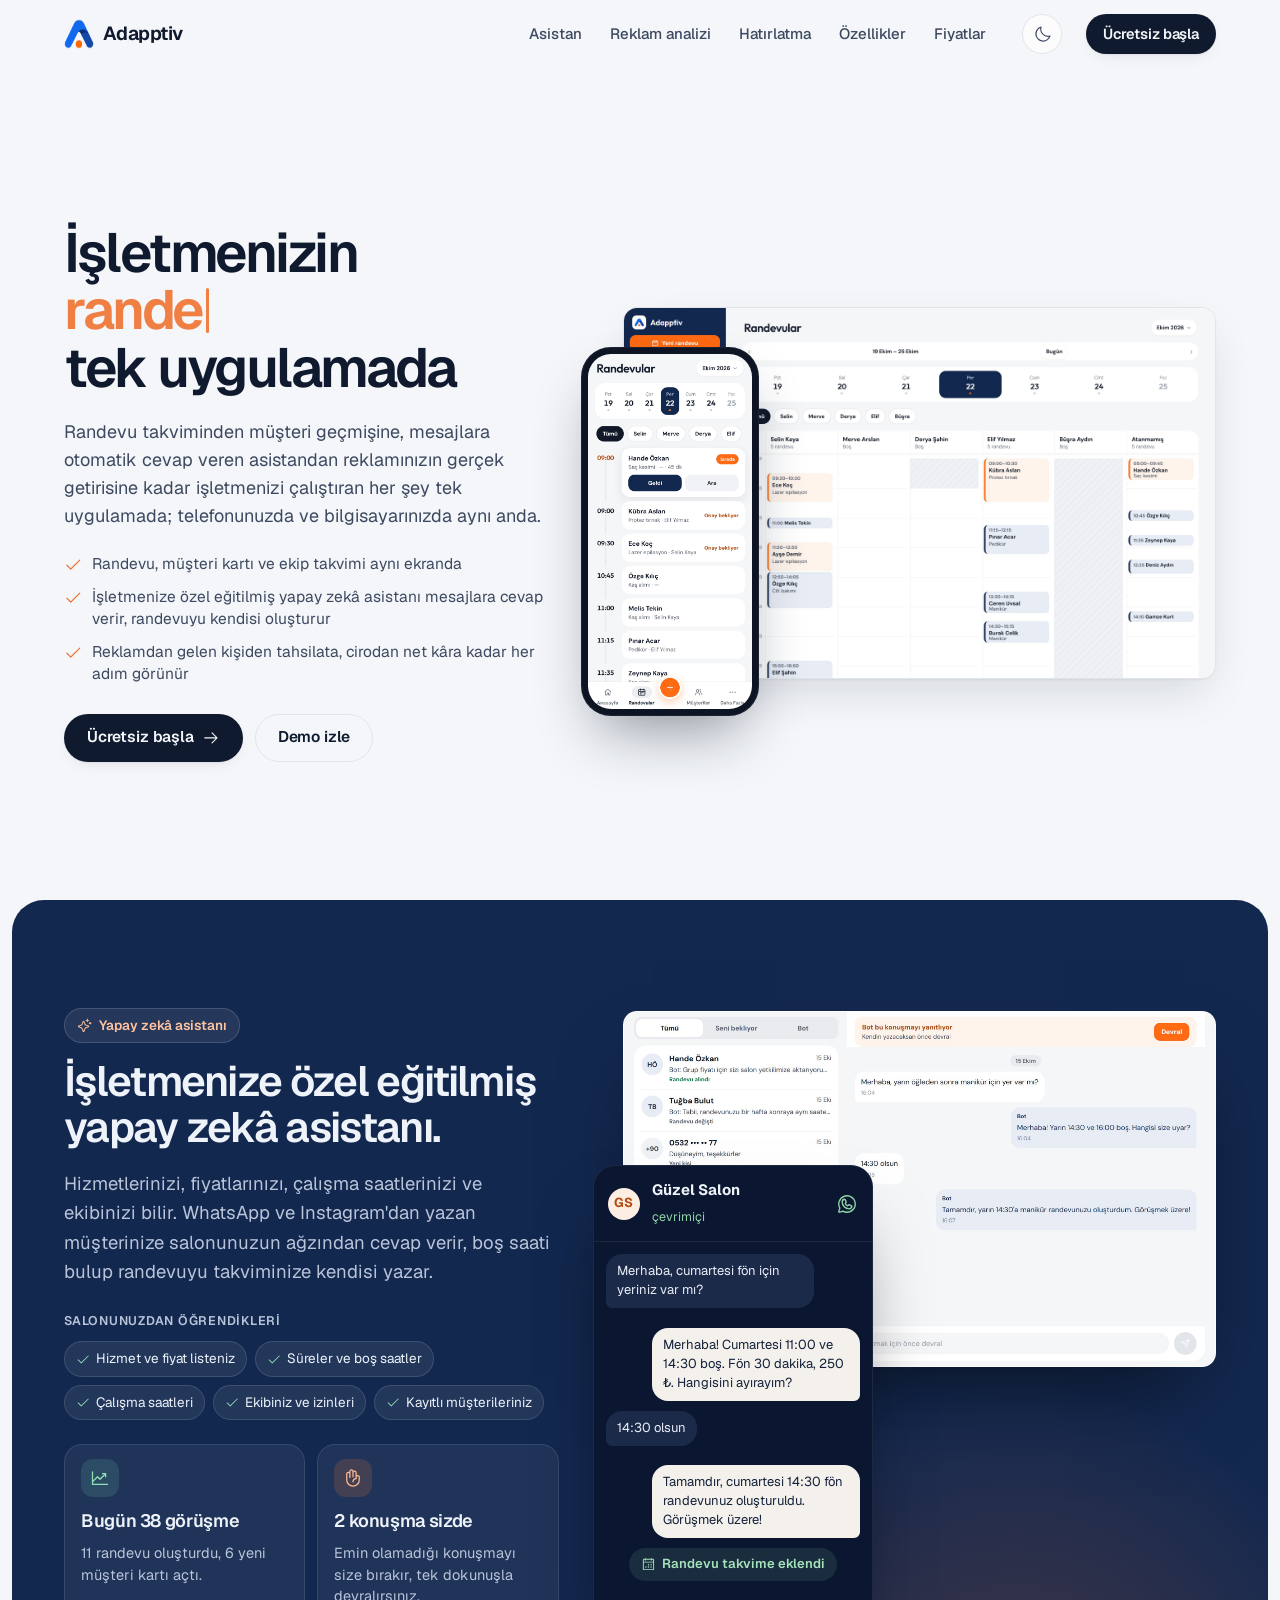
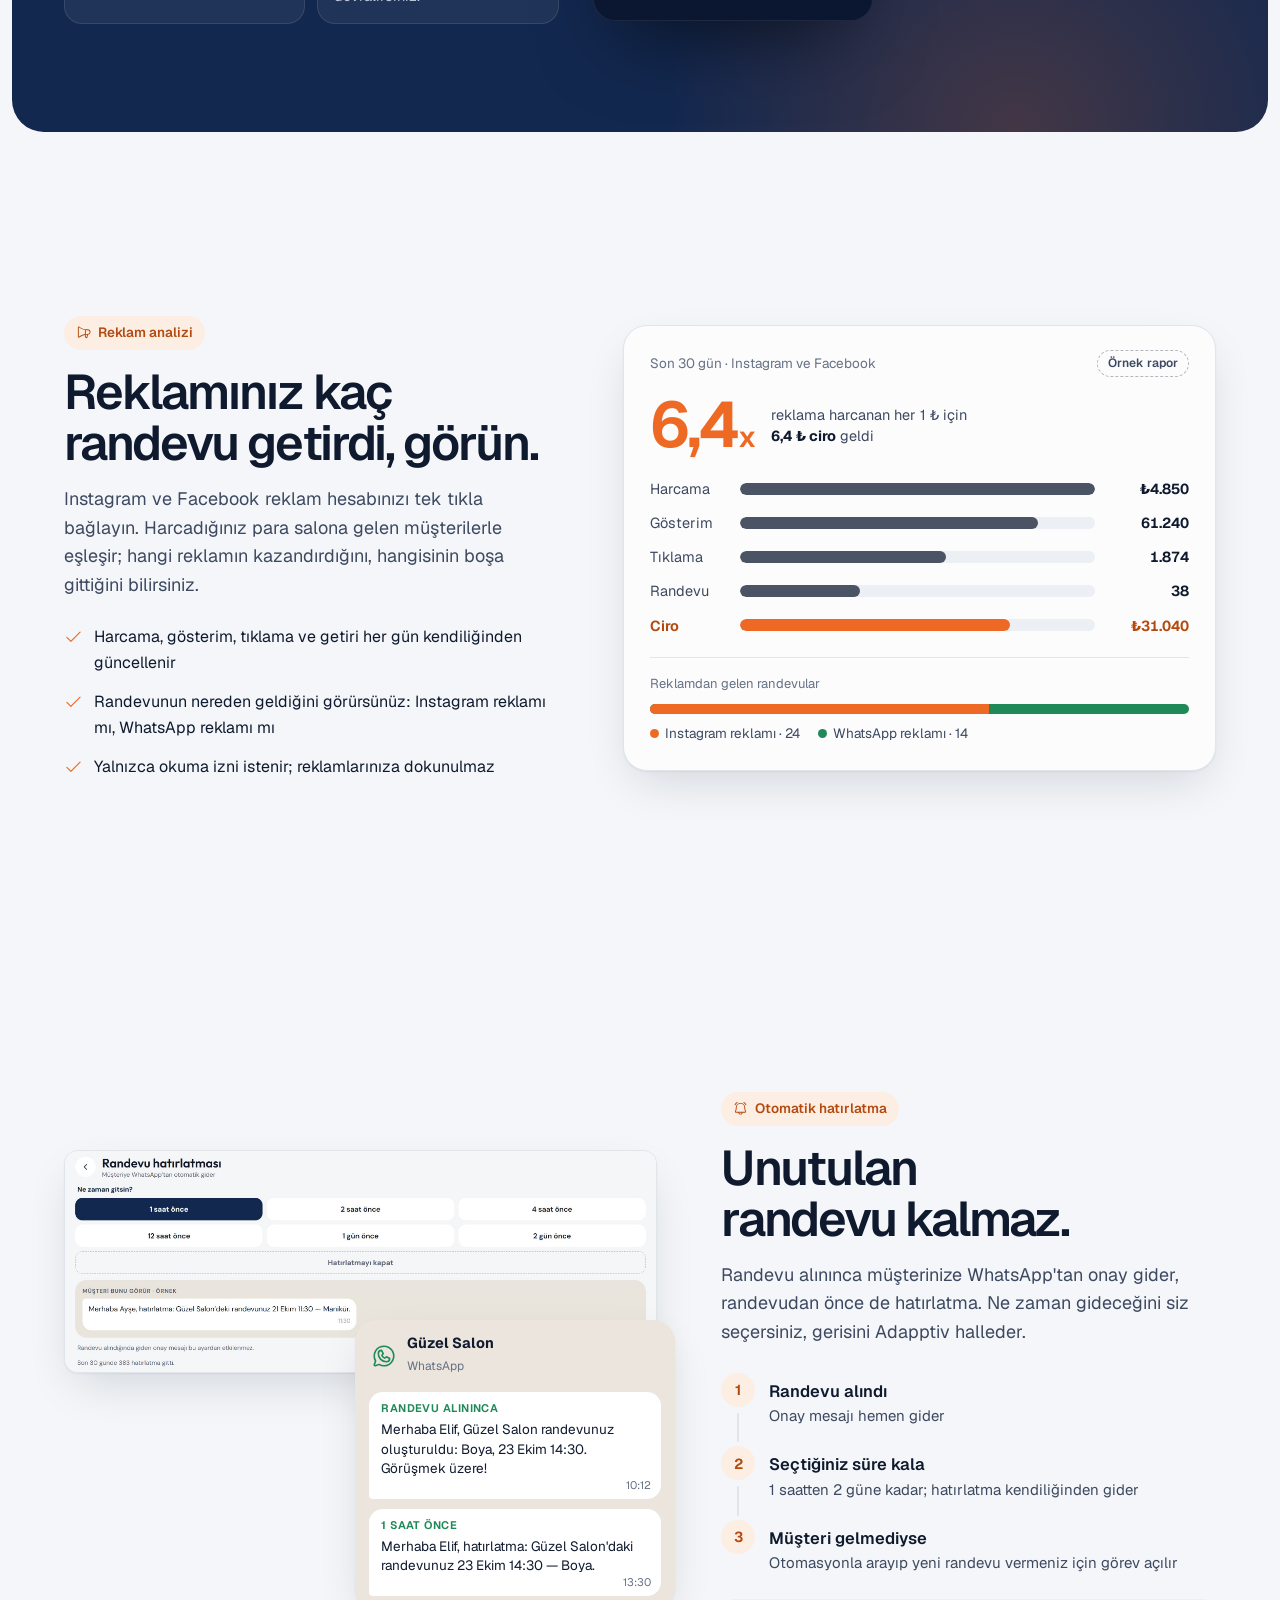
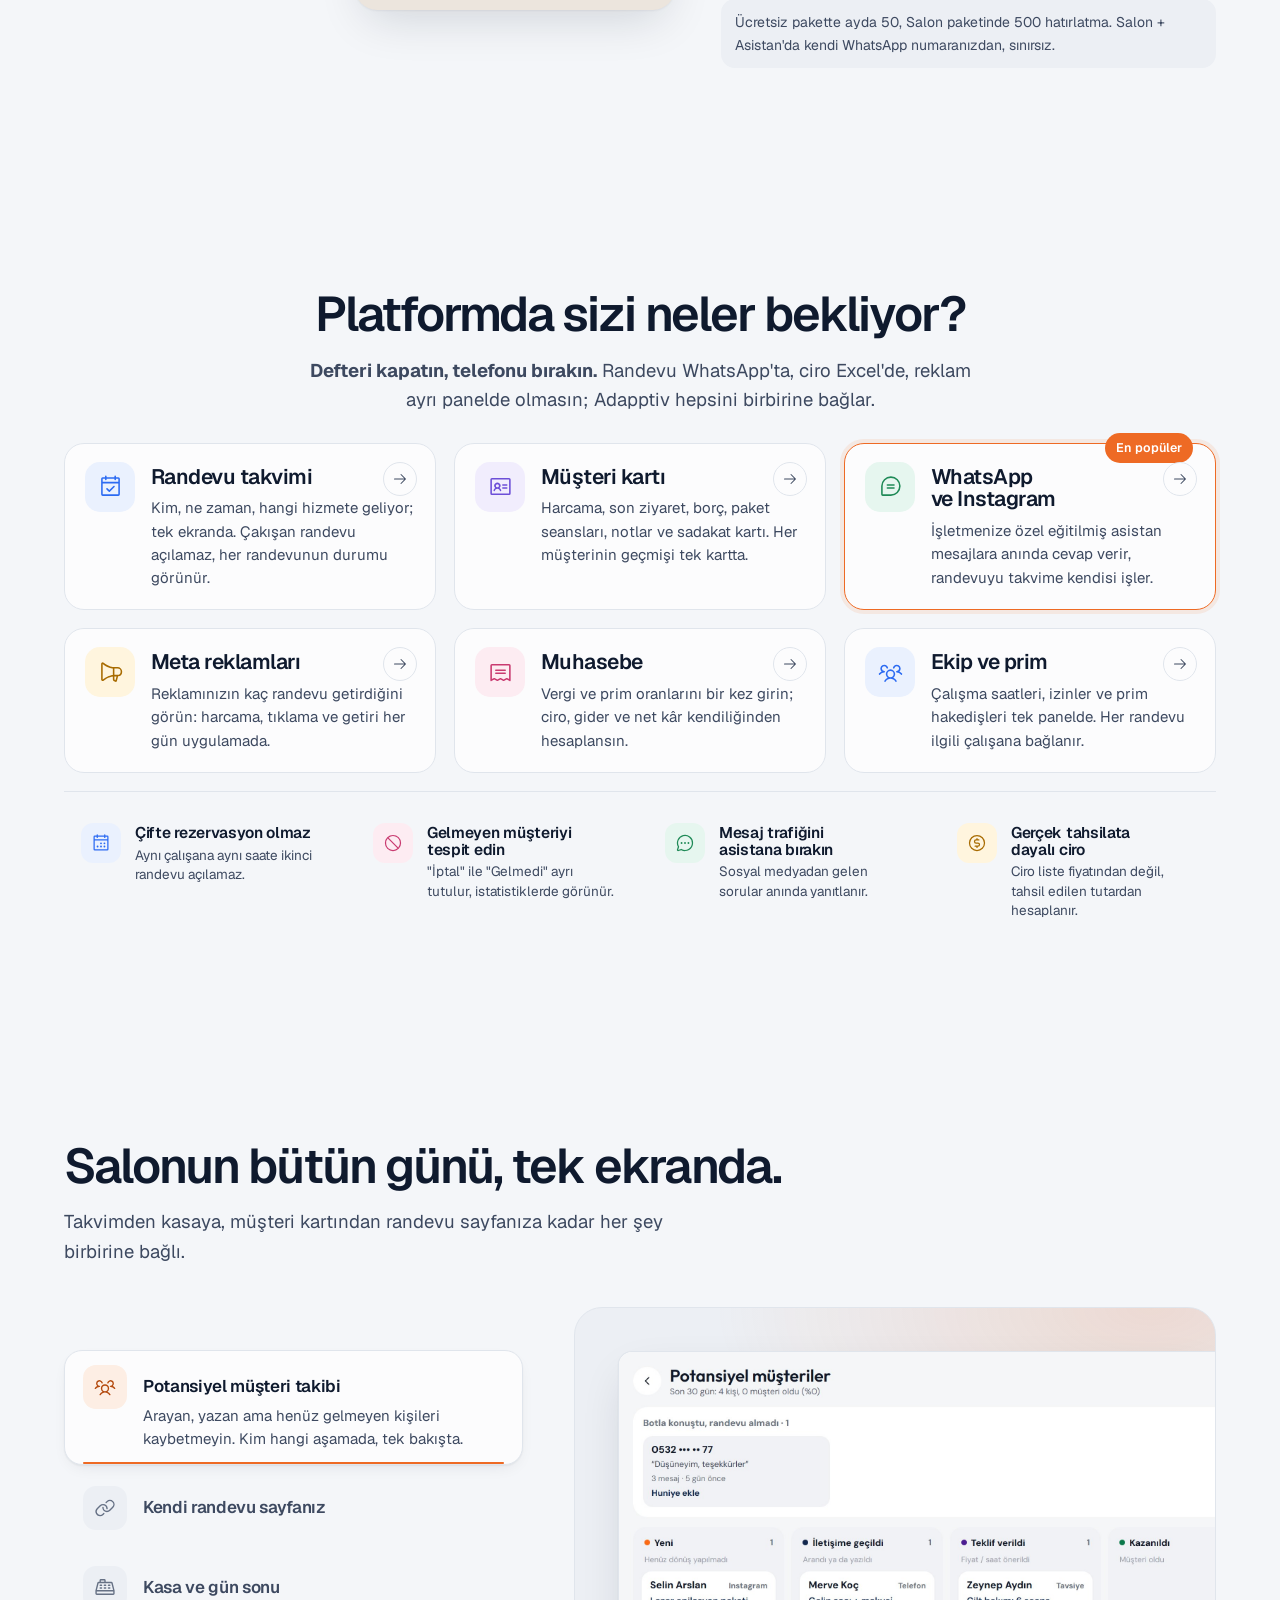
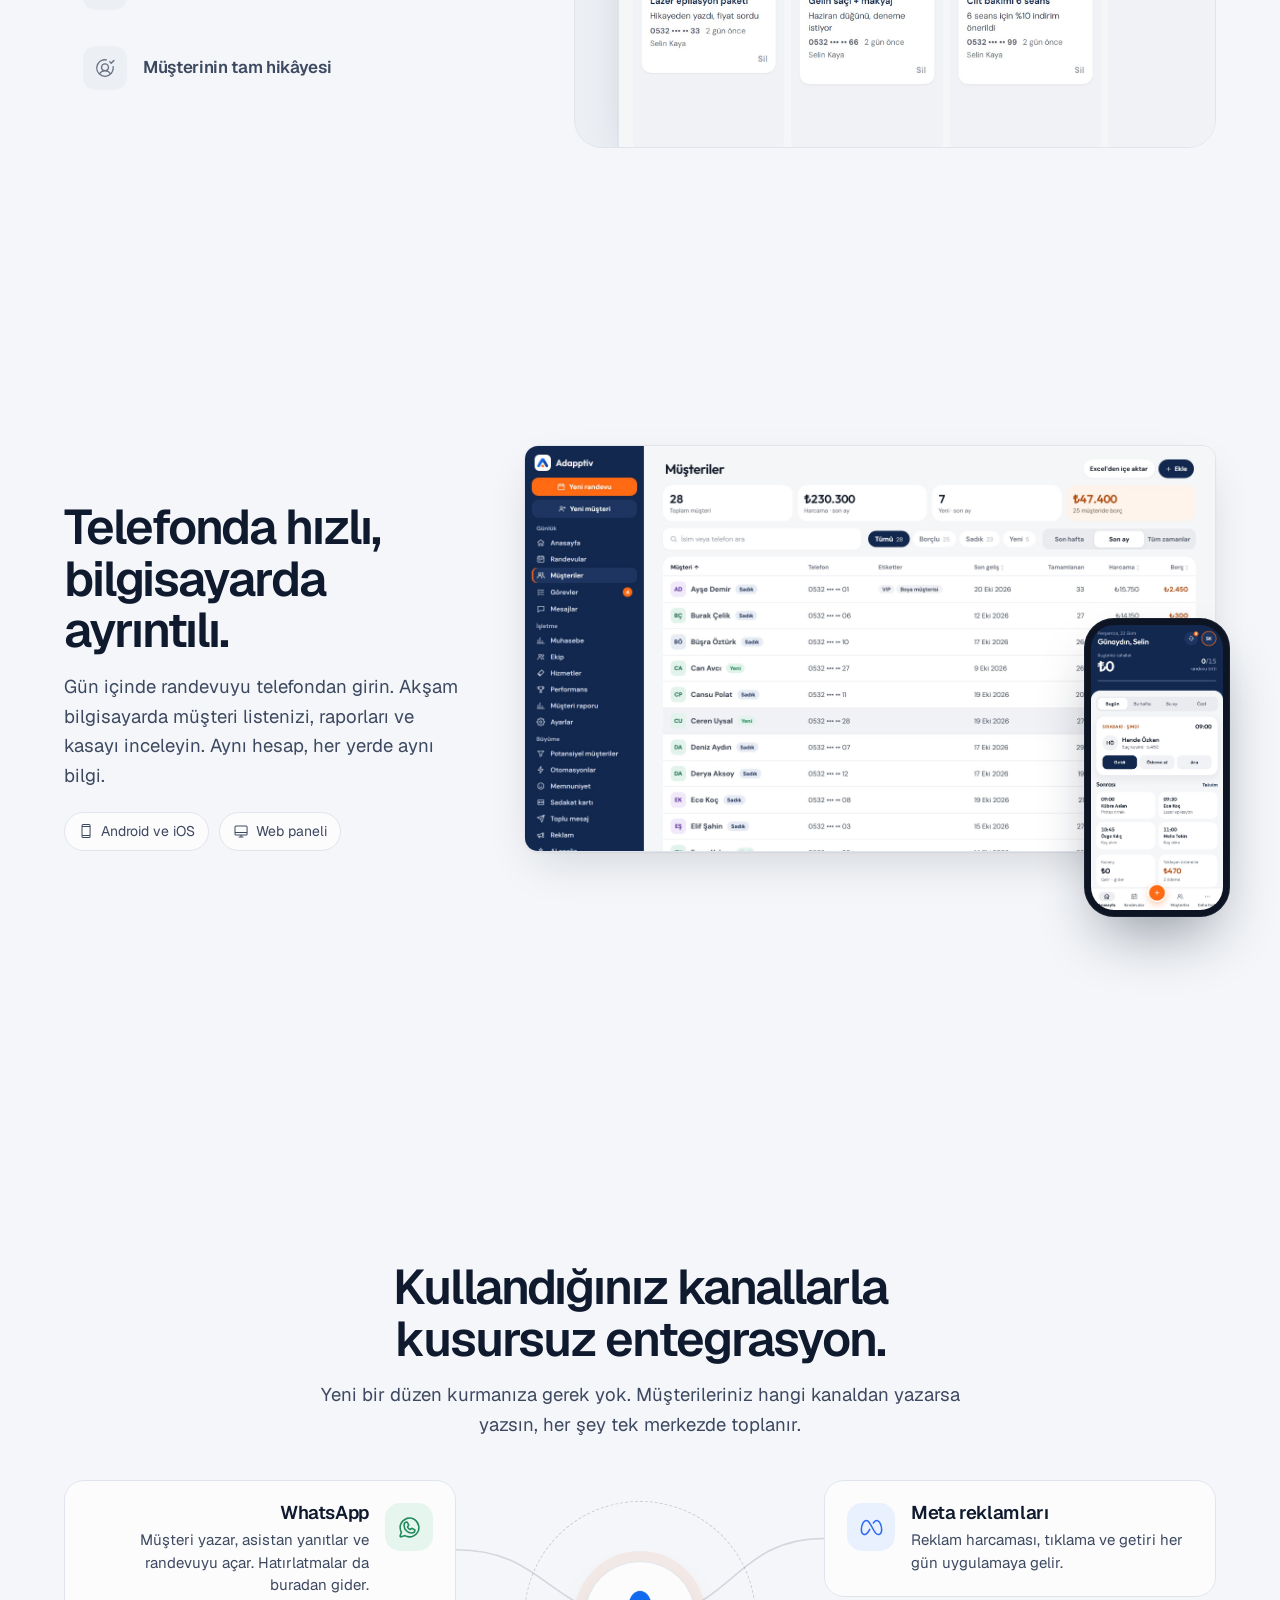
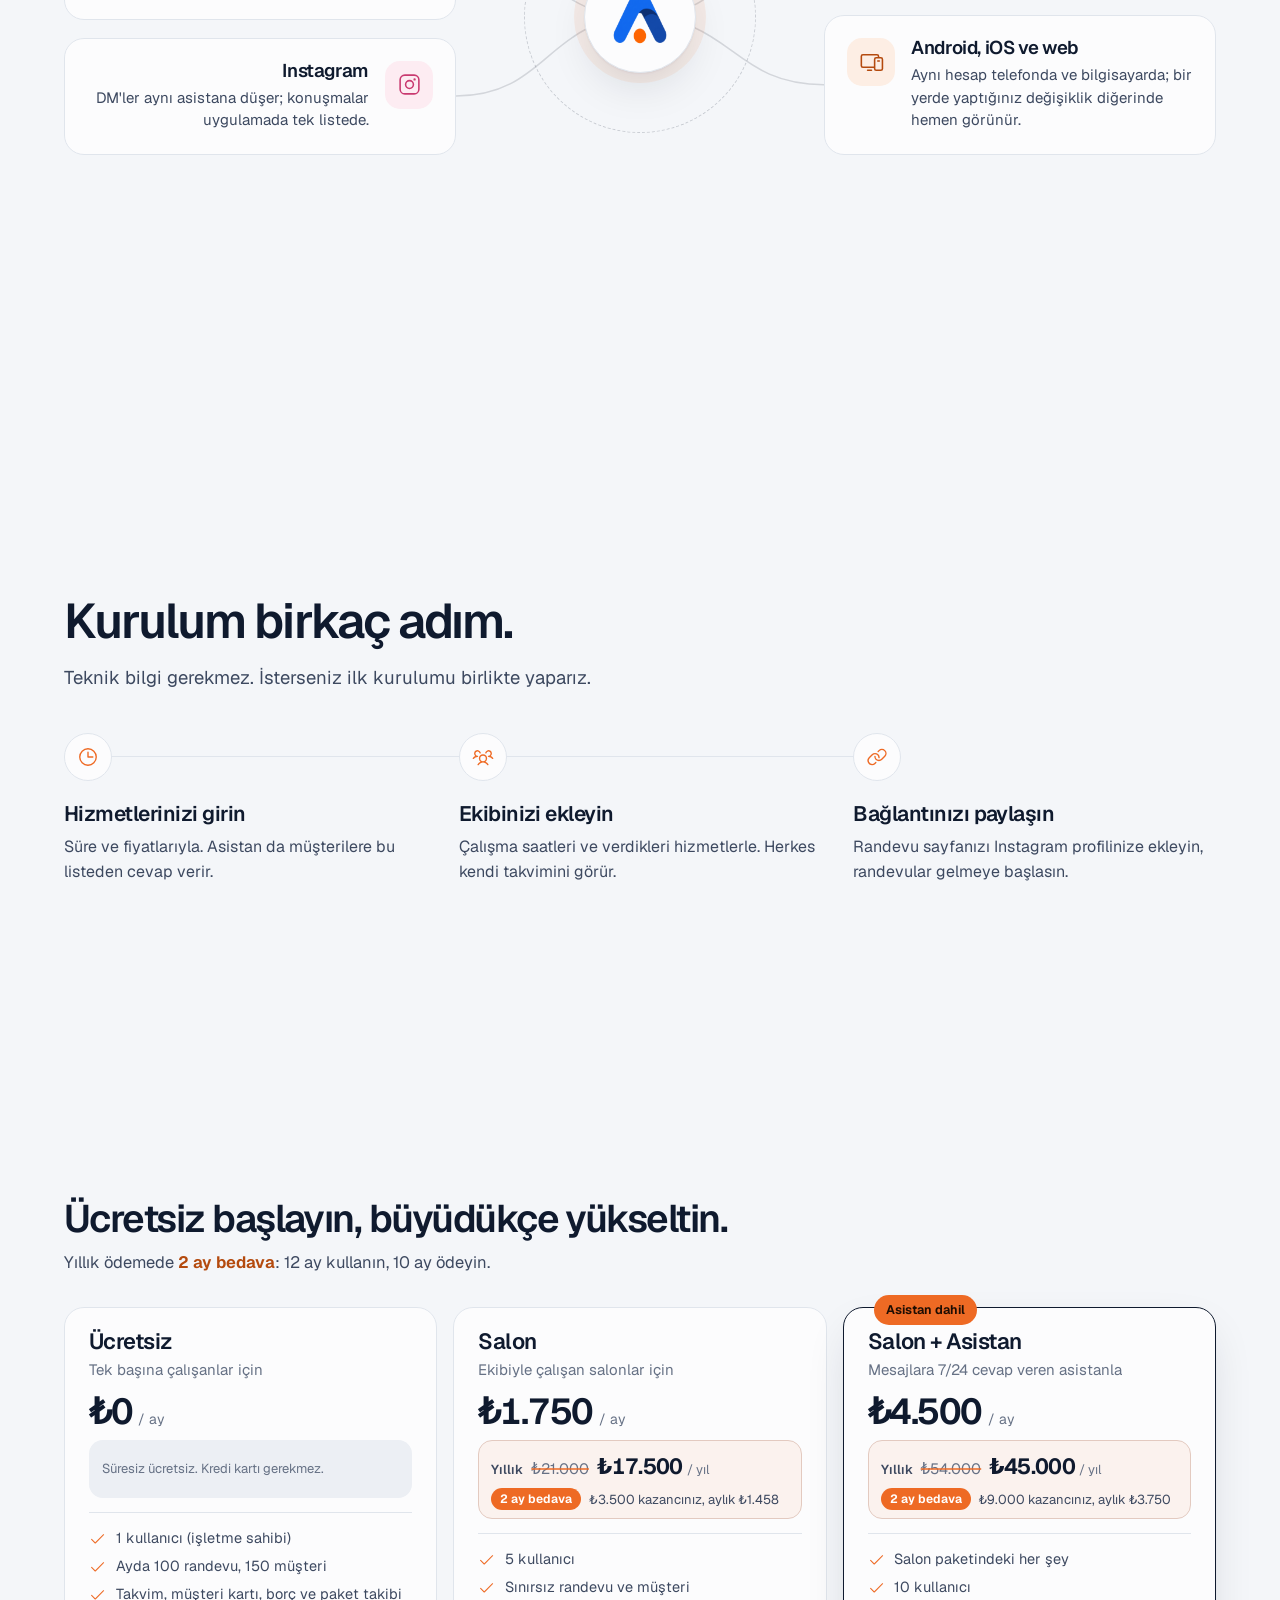
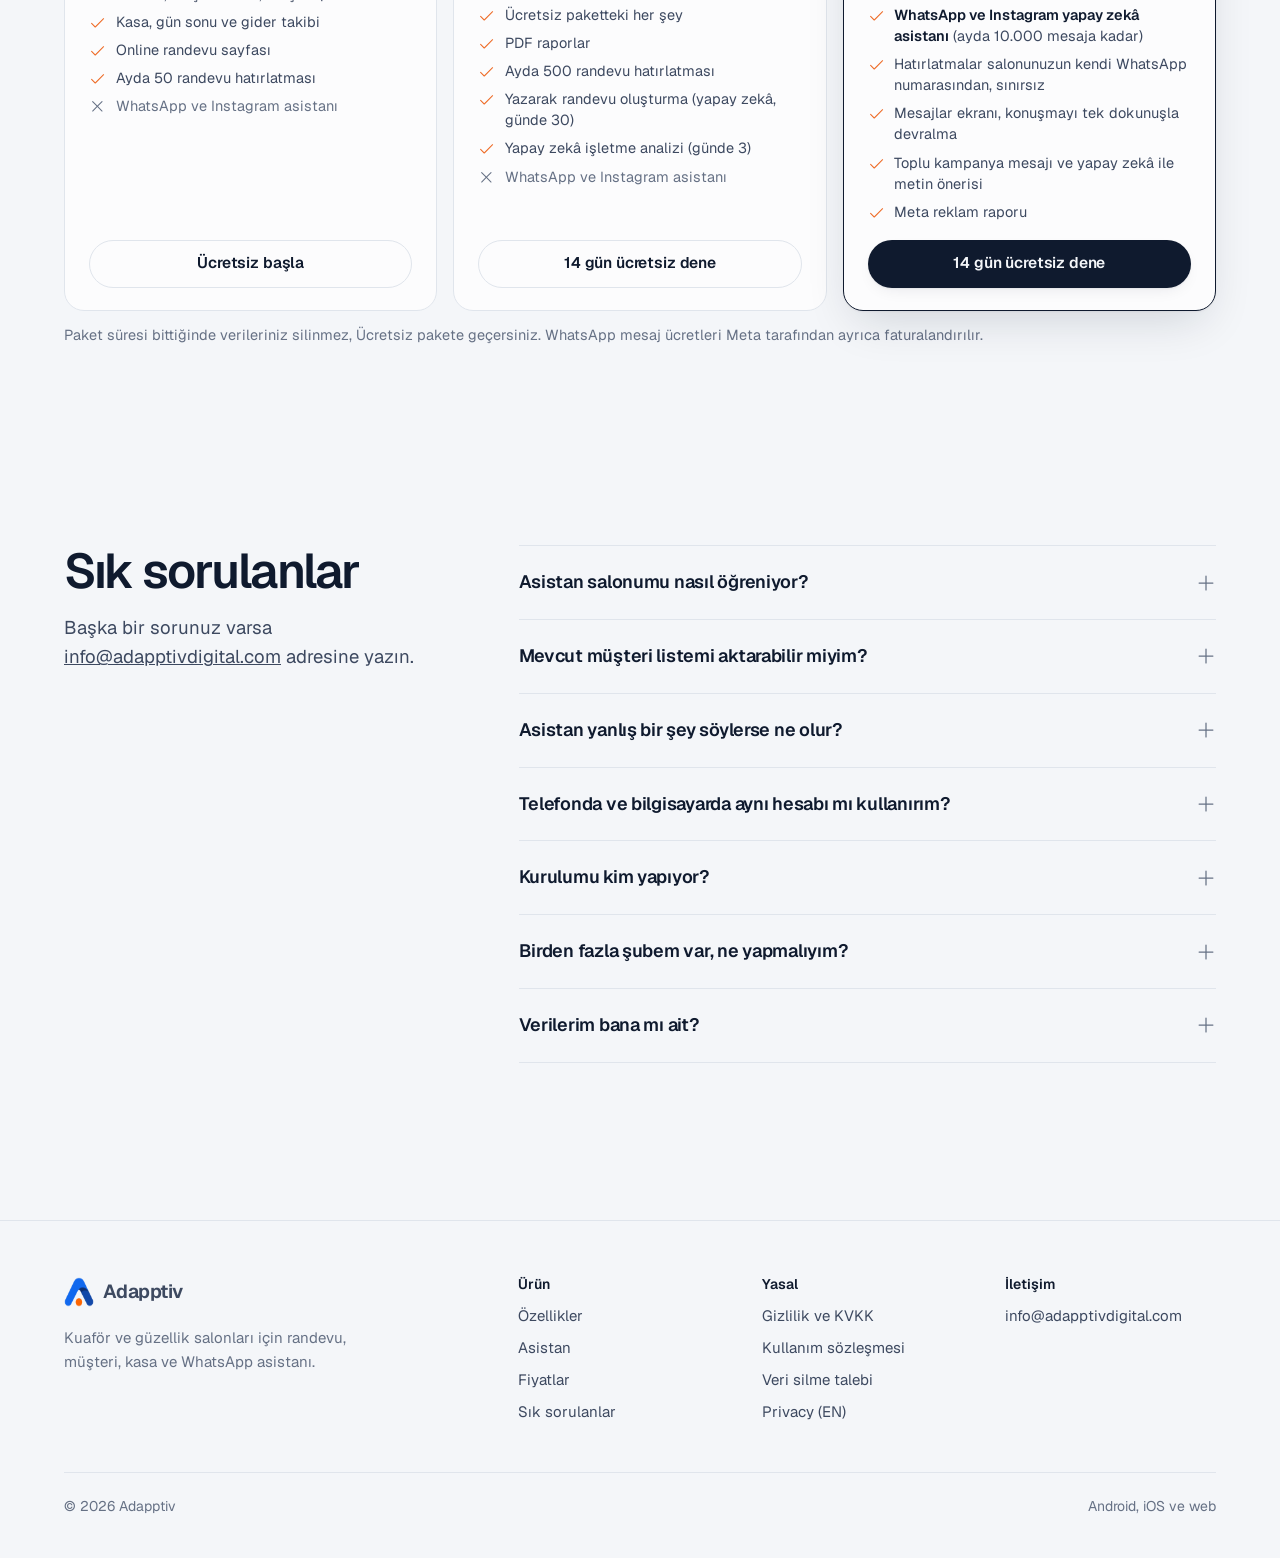
==== commit 421c0b28: "Asistan, reklam analizi ve hatırlatma öne çıkarıldı Ekran görüntüleri yenilendi; test adları ve tele" ====
--- a/index.html
+++ b/index.html
@@ -25,10 +25,11 @@
     <div class="wrap nav-in">
       <a class="brand" href="/" aria-label="Adapptiv ana sayfa"><img src="/assets/logo-mark.png" alt="" width="30" height="30" />Adapptiv</a>
       <nav class="nav-links" aria-label="Ana menü">
+          <a href="#chatbot">Asistan</a>
+          <a href="#reklam">Reklam analizi</a>
+          <a href="#hatirlatma">Hatırlatma</a>
           <a href="#ozellikler">Özellikler</a>
-          <a href="#chatbot">Asistan</a>
           <a href="#fiyat">Fiyatlar</a>
-          <a href="#sss">SSS</a>
       </nav>
       <button class="theme-btn" type="button" aria-pressed="false" aria-label="Koyu temaya geç"><svg class="icon i-moon" aria-hidden="true" focusable="false" xmlns="http://www.w3.org/2000/svg" viewBox="0 0 256 256" fill="currentColor"><path d="M233.54,142.23a8,8,0,0,0-8-2,88.08,88.08,0,0,1-109.8-109.8,8,8,0,0,0-10-10,104.84,104.84,0,0,0-52.91,37A104,104,0,0,0,136,224a103.09,103.09,0,0,0,62.52-20.88,104.84,104.84,0,0,0,37-52.91A8,8,0,0,0,233.54,142.23ZM188.9,190.34A88,88,0,0,1,65.66,67.11a89,89,0,0,1,31.4-26A106,106,0,0,0,96,56,104.11,104.11,0,0,0,200,160a106,106,0,0,0,14.92-1.06A89,89,0,0,1,188.9,190.34Z"/></svg><svg class="icon i-sun" aria-hidden="true" focusable="false" xmlns="http://www.w3.org/2000/svg" viewBox="0 0 256 256" fill="currentColor"><path d="M120,40V16a8,8,0,0,1,16,0V40a8,8,0,0,1-16,0Zm72,88a64,64,0,1,1-64-64A64.07,64.07,0,0,1,192,128Zm-16,0a48,48,0,1,0-48,48A48.05,48.05,0,0,0,176,128ZM58.34,69.66A8,8,0,0,0,69.66,58.34l-16-16A8,8,0,0,0,42.34,53.66Zm0,116.68-16,16a8,8,0,0,0,11.32,11.32l16-16a8,8,0,0,0-11.32-11.32ZM192,72a8,8,0,0,0,5.66-2.34l16-16a8,8,0,0,0-11.32-11.32l-16,16A8,8,0,0,0,192,72Zm5.66,114.34a8,8,0,0,0-11.32,11.32l16,16a8,8,0,0,0,11.32-11.32ZM48,128a8,8,0,0,0-8-8H16a8,8,0,0,0,0,16H40A8,8,0,0,0,48,128Zm80,80a8,8,0,0,0-8,8v24a8,8,0,0,0,16,0V216A8,8,0,0,0,128,208Zm112-88H216a8,8,0,0,0,0,16h24a8,8,0,0,0,0-16Z"/></svg></button>
       <a class="btn btn-primary btn-sm nav-cta" href="#fiyat">Ücretsiz başla</a>
@@ -37,10 +38,11 @@
     <div class="sheet" id="menu-sheet">
       <div>
         <nav aria-label="Mobil menü">
+          <a href="#chatbot">Asistan</a>
+          <a href="#reklam">Reklam analizi</a>
+          <a href="#hatirlatma">Hatırlatma</a>
           <a href="#ozellikler">Özellikler</a>
-          <a href="#chatbot">Asistan</a>
           <a href="#fiyat">Fiyatlar</a>
-          <a href="#sss">SSS</a>
           <a class="btn btn-primary" href="#fiyat">Ücretsiz başla</a>
         </nav>
       </div>
@@ -66,7 +68,7 @@
               bilgisayarınızda aynı anda.</p>
             <ul class="hero-ticks">
               <li><svg class="icon" aria-hidden="true" focusable="false" xmlns="http://www.w3.org/2000/svg" viewBox="0 0 256 256" fill="currentColor"><path d="M229.66,77.66l-128,128a8,8,0,0,1-11.32,0l-56-56a8,8,0,0,1,11.32-11.32L96,188.69,218.34,66.34a8,8,0,0,1,11.32,11.32Z"/></svg><span>Randevu, müşteri kartı ve ekip takvimi aynı ekranda</span></li>
-              <li><svg class="icon" aria-hidden="true" focusable="false" xmlns="http://www.w3.org/2000/svg" viewBox="0 0 256 256" fill="currentColor"><path d="M229.66,77.66l-128,128a8,8,0,0,1-11.32,0l-56-56a8,8,0,0,1,11.32-11.32L96,188.69,218.34,66.34a8,8,0,0,1,11.32,11.32Z"/></svg><span>WhatsApp ve Instagram'a otomatik cevap veren asistan randevuyu kendisi
+              <li><svg class="icon" aria-hidden="true" focusable="false" xmlns="http://www.w3.org/2000/svg" viewBox="0 0 256 256" fill="currentColor"><path d="M229.66,77.66l-128,128a8,8,0,0,1-11.32,0l-56-56a8,8,0,0,1,11.32-11.32L96,188.69,218.34,66.34a8,8,0,0,1,11.32,11.32Z"/></svg><span>İşletmenize özel eğitilmiş yapay zekâ asistanı mesajlara cevap verir, randevuyu kendisi
                   oluşturur</span></li>
               <li><svg class="icon" aria-hidden="true" focusable="false" xmlns="http://www.w3.org/2000/svg" viewBox="0 0 256 256" fill="currentColor"><path d="M229.66,77.66l-128,128a8,8,0,0,1-11.32,0l-56-56a8,8,0,0,1,11.32-11.32L96,188.69,218.34,66.34a8,8,0,0,1,11.32,11.32Z"/></svg><span>Reklamdan gelen kişiden tahsilata, cirodan net kâra kadar her adım görünür</span>
               </li>
@@ -86,6 +88,150 @@
                 alt="Telefonda günün randevu listesi" />
             </div>
           </div>
+        </div>
+      </div>
+    </section>
+
+    <!-- Asistan: isletmeye ozel yapay zeka -->
+    <section class="section assistant" id="chatbot">
+      <div class="wrap assistant-grid">
+        <div class="reveal">
+          <span class="kicker"><svg class="icon" aria-hidden="true" focusable="false" xmlns="http://www.w3.org/2000/svg" viewBox="0 0 256 256" fill="currentColor"><path d="M197.58,129.06,146,110l-19-51.62a15.92,15.92,0,0,0-29.88,0L78,110l-51.62,19a15.92,15.92,0,0,0,0,29.88L78,178l19,51.62a15.92,15.92,0,0,0,29.88,0L146,178l51.62-19a15.92,15.92,0,0,0,0-29.88ZM137,164.22a8,8,0,0,0-4.74,4.74L112,223.85,91.78,169A8,8,0,0,0,87,164.22L32.15,144,87,123.78A8,8,0,0,0,91.78,119L112,64.15,132.22,119a8,8,0,0,0,4.74,4.74L191.85,144ZM144,40a8,8,0,0,1,8-8h16V16a8,8,0,0,1,16,0V32h16a8,8,0,0,1,0,16H184V64a8,8,0,0,1-16,0V48H152A8,8,0,0,1,144,40ZM248,88a8,8,0,0,1-8,8h-8v8a8,8,0,0,1-16,0V96h-8a8,8,0,0,1,0-16h8V72a8,8,0,0,1,16,0v8h8A8,8,0,0,1,248,88Z"/></svg> Yapay zekâ asistanı</span>
+          <h2>İşletmenize özel eğitilmiş yapay zekâ asistanı.</h2>
+          <p class="lead">Hizmetlerinizi, fiyatlarınızı, çalışma saatlerinizi ve ekibinizi bilir. WhatsApp ve Instagram'dan
+            yazan müşterinize salonunuzun ağzından cevap verir, boş saati bulup randevuyu takviminize kendisi yazar.</p>
+          <div class="knows">
+            <span class="knows-label">Salonunuzdan öğrendikleri</span>
+            <ul>
+              <li><svg class="icon" aria-hidden="true" focusable="false" xmlns="http://www.w3.org/2000/svg" viewBox="0 0 256 256" fill="currentColor"><path d="M229.66,77.66l-128,128a8,8,0,0,1-11.32,0l-56-56a8,8,0,0,1,11.32-11.32L96,188.69,218.34,66.34a8,8,0,0,1,11.32,11.32Z"/></svg> Hizmet ve fiyat listeniz</li>
+              <li><svg class="icon" aria-hidden="true" focusable="false" xmlns="http://www.w3.org/2000/svg" viewBox="0 0 256 256" fill="currentColor"><path d="M229.66,77.66l-128,128a8,8,0,0,1-11.32,0l-56-56a8,8,0,0,1,11.32-11.32L96,188.69,218.34,66.34a8,8,0,0,1,11.32,11.32Z"/></svg> Süreler ve boş saatler</li>
+              <li><svg class="icon" aria-hidden="true" focusable="false" xmlns="http://www.w3.org/2000/svg" viewBox="0 0 256 256" fill="currentColor"><path d="M229.66,77.66l-128,128a8,8,0,0,1-11.32,0l-56-56a8,8,0,0,1,11.32-11.32L96,188.69,218.34,66.34a8,8,0,0,1,11.32,11.32Z"/></svg> Çalışma saatleri</li>
+              <li><svg class="icon" aria-hidden="true" focusable="false" xmlns="http://www.w3.org/2000/svg" viewBox="0 0 256 256" fill="currentColor"><path d="M229.66,77.66l-128,128a8,8,0,0,1-11.32,0l-56-56a8,8,0,0,1,11.32-11.32L96,188.69,218.34,66.34a8,8,0,0,1,11.32,11.32Z"/></svg> Ekibiniz ve izinleri</li>
+              <li><svg class="icon" aria-hidden="true" focusable="false" xmlns="http://www.w3.org/2000/svg" viewBox="0 0 256 256" fill="currentColor"><path d="M229.66,77.66l-128,128a8,8,0,0,1-11.32,0l-56-56a8,8,0,0,1,11.32-11.32L96,188.69,218.34,66.34a8,8,0,0,1,11.32,11.32Z"/></svg> Kayıtlı müşterileriniz</li>
+            </ul>
+          </div>
+          <div class="as-cards">
+            <div class="as-card">
+              <span class="as-ico"><svg class="icon" aria-hidden="true" focusable="false" xmlns="http://www.w3.org/2000/svg" viewBox="0 0 256 256" fill="currentColor"><path d="M232,208a8,8,0,0,1-8,8H32a8,8,0,0,1-8-8V48a8,8,0,0,1,16,0V156.69l50.34-50.35a8,8,0,0,1,11.32,0L128,132.69,180.69,80H160a8,8,0,0,1,0-16h40a8,8,0,0,1,8,8v40a8,8,0,0,1-16,0V91.31l-58.34,58.35a8,8,0,0,1-11.32,0L96,123.31l-56,56V200H224A8,8,0,0,1,232,208Z"/></svg></span>
+              <strong>Bugün <span class="count-up" data-count="38">0</span> görüşme</strong>
+              <p>11 randevu oluşturdu, 6 yeni müşteri kartı açtı.</p>
+            </div>
+            <div class="as-card">
+              <span class="as-ico as-ico-warm"><svg class="icon" aria-hidden="true" focusable="false" xmlns="http://www.w3.org/2000/svg" viewBox="0 0 256 256" fill="currentColor"><path d="M188,88a27.75,27.75,0,0,0-12,2.71V60a28,28,0,0,0-41.36-24.6A28,28,0,0,0,80,44v6.71A27.75,27.75,0,0,0,68,48,28,28,0,0,0,40,76v76a88,88,0,0,0,176,0V116A28,28,0,0,0,188,88Zm12,64a72,72,0,0,1-144,0V76a12,12,0,0,1,24,0v44a8,8,0,0,0,16,0V44a12,12,0,0,1,24,0v68a8,8,0,0,0,16,0V60a12,12,0,0,1,24,0v68.67A48.08,48.08,0,0,0,120,176a8,8,0,0,0,16,0,32,32,0,0,1,32-32,8,8,0,0,0,8-8V116a12,12,0,0,1,24,0Z"/></svg></span>
+              <strong><span class="count-up" data-count="2">0</span> konuşma sizde</strong>
+              <p>Emin olamadığı konuşmayı size bırakır, tek dokunuşla devralırsınız.</p>
+            </div>
+          </div>
+        </div>
+
+        <div class="as-visual reveal" style="--i: 1">
+          <div class="window as-shot">
+            <img src="/assets/screens/crop-mesajlar.jpg" width="2304" height="1380" loading="lazy"
+              alt="Uygulamadaki Mesajlar ekranı: asistanın müşteriyle konuşması ve randevuyu oluşturması" />
+          </div>
+          <div class="chat" aria-label="Örnek WhatsApp konuşması">
+            <div class="chat-head">
+              <div class="chat-avatar" aria-hidden="true">GS</div>
+              <div>
+                <strong>Güzel Salon</strong>
+                <span>çevrimiçi</span>
+              </div>
+              <svg class="icon" aria-hidden="true" focusable="false" xmlns="http://www.w3.org/2000/svg" viewBox="0 0 256 256" fill="currentColor"><path d="M187.58,144.84l-32-16a8,8,0,0,0-8,.5l-14.69,9.8a40.55,40.55,0,0,1-16-16l9.8-14.69a8,8,0,0,0,.5-8l-16-32A8,8,0,0,0,104,64a40,40,0,0,0-40,40,88.1,88.1,0,0,0,88,88,40,40,0,0,0,40-40A8,8,0,0,0,187.58,144.84ZM152,176a72.08,72.08,0,0,1-72-72A24,24,0,0,1,99.29,80.46l11.48,23L101,118a8,8,0,0,0-.73,7.51,56.47,56.47,0,0,0,30.15,30.15A8,8,0,0,0,138,155l14.61-9.74,23,11.48A24,24,0,0,1,152,176ZM128,24A104,104,0,0,0,36.18,176.88L24.83,210.93a16,16,0,0,0,20.24,20.24l34.05-11.35A104,104,0,1,0,128,24Zm0,192a87.87,87.87,0,0,1-44.06-11.81,8,8,0,0,0-6.54-.67L40,216,52.47,178.6a8,8,0,0,0-.66-6.54A88,88,0,1,1,128,216Z"/></svg>
+            </div>
+            <div class="chat-body">
+              <p class="msg msg-in" style="--t: 0.2s">Merhaba, cumartesi fön için yeriniz var mı?</p>
+              <span class="typing" style="--t: 0.9s; --d: 1.1s" aria-hidden="true"><i></i><i></i><i></i></span>
+              <p class="msg msg-out" style="--t: 2s">Merhaba! Cumartesi 11:00 ve 14:30 boş. Fön 30 dakika, 250 ₺.
+                Hangisini ayırayım?</p>
+              <p class="msg msg-in" style="--t: 3.4s">14:30 olsun</p>
+              <span class="typing" style="--t: 4s; --d: 1s" aria-hidden="true"><i></i><i></i><i></i></span>
+              <p class="msg msg-out" style="--t: 5s">Tamamdır, cumartesi 14:30 fön randevunuz oluşturuldu. Görüşmek
+                üzere!</p>
+              <span class="msg-note" style="--t: 5.8s"><svg class="icon" aria-hidden="true" focusable="false" xmlns="http://www.w3.org/2000/svg" viewBox="0 0 256 256" fill="currentColor"><path d="M208,32H184V24a8,8,0,0,0-16,0v8H88V24a8,8,0,0,0-16,0v8H48A16,16,0,0,0,32,48V208a16,16,0,0,0,16,16H208a16,16,0,0,0,16-16V48A16,16,0,0,0,208,32ZM72,48v8a8,8,0,0,0,16,0V48h80v8a8,8,0,0,0,16,0V48h24V80H48V48ZM208,208H48V96H208V208Zm-68-76a12,12,0,1,1-12-12A12,12,0,0,1,140,132Zm44,0a12,12,0,1,1-12-12A12,12,0,0,1,184,132ZM96,172a12,12,0,1,1-12-12A12,12,0,0,1,96,172Zm44,0a12,12,0,1,1-12-12A12,12,0,0,1,140,172Zm44,0a12,12,0,1,1-12-12A12,12,0,0,1,184,172Z"/></svg> Randevu takvime eklendi</span>
+            </div>
+          </div>
+        </div>
+      </div>
+    </section>
+
+    <!-- Reklam analizi (test salonunda reklam verisi yok: ekran goruntusu yerine ornek rapor) -->
+    <section class="section" id="reklam">
+      <div class="wrap ads-grid">
+        <div class="reveal">
+          <span class="kicker"><svg class="icon" aria-hidden="true" focusable="false" xmlns="http://www.w3.org/2000/svg" viewBox="0 0 256 256" fill="currentColor"><path d="M248,120a48.05,48.05,0,0,0-48-48H160.2c-2.91-.17-53.62-3.74-101.91-44.24A16,16,0,0,0,32,40V200a16,16,0,0,0,26.29,12.25c37.77-31.68,77-40.76,93.71-43.3v31.72A16,16,0,0,0,159.12,214l11,7.33A16,16,0,0,0,194.5,212l11.77-44.36A48.07,48.07,0,0,0,248,120ZM48,199.93V40h0c42.81,35.91,86.63,45,104,47.24v65.48C134.65,155,90.84,164.07,48,199.93Zm131,8,0,.11-11-7.33V168h21.6ZM200,152H168V88h32a32,32,0,1,1,0,64Z"/></svg> Reklam analizi</span>
+          <h2>Reklamınız kaç randevu getirdi, görün.</h2>
+          <p class="lead">Instagram ve Facebook reklam hesabınızı tek tıkla bağlayın. Harcadığınız para salona gelen
+            müşterilerle eşleşir; hangi reklamın kazandırdığını, hangisinin boşa gittiğini bilirsiniz.</p>
+          <ul class="points">
+            <li><svg class="icon" aria-hidden="true" focusable="false" xmlns="http://www.w3.org/2000/svg" viewBox="0 0 256 256" fill="currentColor"><path d="M229.66,77.66l-128,128a8,8,0,0,1-11.32,0l-56-56a8,8,0,0,1,11.32-11.32L96,188.69,218.34,66.34a8,8,0,0,1,11.32,11.32Z"/></svg><span>Harcama, gösterim, tıklama ve getiri her gün kendiliğinden güncellenir</span></li>
+            <li><svg class="icon" aria-hidden="true" focusable="false" xmlns="http://www.w3.org/2000/svg" viewBox="0 0 256 256" fill="currentColor"><path d="M229.66,77.66l-128,128a8,8,0,0,1-11.32,0l-56-56a8,8,0,0,1,11.32-11.32L96,188.69,218.34,66.34a8,8,0,0,1,11.32,11.32Z"/></svg><span>Randevunun nereden geldiğini görürsünüz: Instagram reklamı mı, WhatsApp reklamı mı</span></li>
+            <li><svg class="icon" aria-hidden="true" focusable="false" xmlns="http://www.w3.org/2000/svg" viewBox="0 0 256 256" fill="currentColor"><path d="M229.66,77.66l-128,128a8,8,0,0,1-11.32,0l-56-56a8,8,0,0,1,11.32-11.32L96,188.69,218.34,66.34a8,8,0,0,1,11.32,11.32Z"/></svg><span>Yalnızca okuma izni istenir; reklamlarınıza dokunulmaz</span></li>
+          </ul>
+        </div>
+
+        <div class="ad-report reveal" style="--i: 1" aria-label="Örnek reklam raporu">
+          <div class="ad-head">
+            <span>Son 30 gün · Instagram ve Facebook</span>
+            <span class="ad-sample">Örnek rapor</span>
+          </div>
+          <div class="ad-roas">
+            <strong><span class="count-up" data-count="6.4" data-decimals="1">0</span><small>x</small></strong>
+            <span>reklama harcanan her 1 ₺ için<br /><b>6,4 ₺ ciro</b> geldi</span>
+          </div>
+          <ol class="funnel">
+            <li style="--w: 100%"><span>Harcama</span><b>₺4.850</b><i></i></li>
+            <li style="--w: 84%"><span>Gösterim</span><b>61.240</b><i></i></li>
+            <li style="--w: 58%"><span>Tıklama</span><b>1.874</b><i></i></li>
+            <li style="--w: 34%"><span>Randevu</span><b>38</b><i></i></li>
+            <li class="hot" style="--w: 76%"><span>Ciro</span><b>₺31.040</b><i></i></li>
+          </ol>
+          <div class="ad-src">
+            <span class="ad-src-label">Reklamdan gelen randevular</span>
+            <div class="src-bar"><i style="--p: 63%"></i></div>
+            <div class="src-legend">
+              <span><em class="d1"></em>Instagram reklamı · 24</span>
+              <span><em class="d2"></em>WhatsApp reklamı · 14</span>
+            </div>
+          </div>
+        </div>
+      </div>
+    </section>
+
+    <!-- Hatirlatma: uygulamanin gercek ayar ekrani + gercek mesaj metinleri -->
+    <section class="section" id="hatirlatma">
+      <div class="wrap remind-grid">
+        <div class="remind-visual reveal">
+          <div class="window remind-shot">
+            <img src="/assets/screens/crop-hatirlatma.jpg" width="2304" height="860" loading="lazy"
+              alt="Uygulamadaki hatırlatma ayarı: 1 saatten 2 güne kadar seçenekler ve müşteriye giden örnek mesaj" />
+          </div>
+          <div class="wa-card" aria-label="Müşteriye giden örnek mesajlar">
+            <div class="wa-head"><svg class="icon" aria-hidden="true" focusable="false" xmlns="http://www.w3.org/2000/svg" viewBox="0 0 256 256" fill="currentColor"><path d="M187.58,144.84l-32-16a8,8,0,0,0-8,.5l-14.69,9.8a40.55,40.55,0,0,1-16-16l9.8-14.69a8,8,0,0,0,.5-8l-16-32A8,8,0,0,0,104,64a40,40,0,0,0-40,40,88.1,88.1,0,0,0,88,88,40,40,0,0,0,40-40A8,8,0,0,0,187.58,144.84ZM152,176a72.08,72.08,0,0,1-72-72A24,24,0,0,1,99.29,80.46l11.48,23L101,118a8,8,0,0,0-.73,7.51,56.47,56.47,0,0,0,30.15,30.15A8,8,0,0,0,138,155l14.61-9.74,23,11.48A24,24,0,0,1,152,176ZM128,24A104,104,0,0,0,36.18,176.88L24.83,210.93a16,16,0,0,0,20.24,20.24l34.05-11.35A104,104,0,1,0,128,24Zm0,192a87.87,87.87,0,0,1-44.06-11.81,8,8,0,0,0-6.54-.67L40,216,52.47,178.6a8,8,0,0,0-.66-6.54A88,88,0,1,1,128,216Z"/></svg><span><strong>Güzel Salon</strong><small>WhatsApp</small></span></div>
+            <div class="wa-msg">
+              <small class="wa-tag">Randevu alınınca</small>
+              Merhaba Elif, Güzel Salon randevunuz oluşturuldu: Boya, 23 Ekim 14:30. Görüşmek üzere!
+              <time>10:12</time>
+            </div>
+            <div class="wa-msg">
+              <small class="wa-tag">1 saat önce</small>
+              Merhaba Elif, hatırlatma: Güzel Salon'daki randevunuz 23 Ekim 14:30 — Boya.
+              <time>13:30</time>
+            </div>
+          </div>
+        </div>
+
+        <div class="reveal" style="--i: 1">
+          <span class="kicker"><svg class="icon" aria-hidden="true" focusable="false" xmlns="http://www.w3.org/2000/svg" viewBox="0 0 256 256" fill="currentColor"><path d="M224,71.1a8,8,0,0,1-10.78-3.42,94.13,94.13,0,0,0-33.46-36.91,8,8,0,1,1,8.54-13.54,111.46,111.46,0,0,1,39.12,43.09A8,8,0,0,1,224,71.1ZM35.71,72a8,8,0,0,0,7.1-4.32A94.13,94.13,0,0,1,76.27,30.77a8,8,0,1,0-8.54-13.54A111.46,111.46,0,0,0,28.61,60.32,8,8,0,0,0,35.71,72Zm186.1,103.94A16,16,0,0,1,208,200H167.2a40,40,0,0,1-78.4,0H48a16,16,0,0,1-13.79-24.06C43.22,160.39,48,138.28,48,112a80,80,0,0,1,160,0C208,138.27,212.78,160.38,221.81,175.94ZM150.62,200H105.38a24,24,0,0,0,45.24,0ZM208,184c-10.64-18.27-16-42.49-16-72a64,64,0,0,0-128,0c0,29.52-5.38,53.74-16,72Z"/></svg> Otomatik hatırlatma</span>
+          <h2>Unutulan randevu kalmaz.</h2>
+          <p class="lead">Randevu alınınca müşterinize WhatsApp'tan onay gider, randevudan önce de hatırlatma. Ne zaman
+            gideceğini siz seçersiniz, gerisini Adapptiv halleder.</p>
+          <ol class="r-steps">
+            <li><b>Randevu alındı</b><span>Onay mesajı hemen gider</span></li>
+            <li><b>Seçtiğiniz süre kala</b><span>1 saatten 2 güne kadar; hatırlatma kendiliğinden gider</span></li>
+            <li><b>Müşteri gelmediyse</b><span>Otomasyonla arayıp yeni randevu vermeniz için görev açılır</span></li>
+          </ol>
+          <p class="r-note">Ücretsiz pakette ayda 50, Salon paketinde 500 hatırlatma. Salon + Asistan'da kendi WhatsApp
+            numaranızdan, sınırsız.</p>
         </div>
       </div>
     </section>
@@ -112,12 +258,12 @@
           <a class="mod mod-featured focus-card reveal" style="--i: 2" href="#chatbot">
             <span class="mod-top"><span class="mod-ico t-green"><svg class="icon" aria-hidden="true" focusable="false" xmlns="http://www.w3.org/2000/svg" viewBox="0 0 256 256" fill="currentColor"><path d="M172,112a8,8,0,0,1-8,8H96a8,8,0,0,1,0-16h68A8,8,0,0,1,172,112Zm-8,24H96a8,8,0,0,0,0,16h68a8,8,0,0,0,0-16Zm68-12A100.11,100.11,0,0,1,132,224H48a16,16,0,0,1-16-16V124a100,100,0,0,1,200,0Zm-16,0a84,84,0,0,0-168,0v84h84A84.09,84.09,0,0,0,216,124Z"/></svg></span><span class="mod-badge">En popüler</span><span class="mod-go"><svg class="icon" aria-hidden="true" focusable="false" xmlns="http://www.w3.org/2000/svg" viewBox="0 0 256 256" fill="currentColor"><path d="M221.66,133.66l-72,72a8,8,0,0,1-11.32-11.32L196.69,136H40a8,8,0,0,1,0-16H196.69L138.34,61.66a8,8,0,0,1,11.32-11.32l72,72A8,8,0,0,1,221.66,133.66Z"/></svg></span></span>
             <h3>WhatsApp ve Instagram</h3>
-            <p>Asistan mesajlara hizmet, fiyat ve saatlerinize göre anında cevap verir, randevuyu takvime kendisi işler.</p>
+            <p>İşletmenize özel eğitilmiş asistan mesajlara anında cevap verir, randevuyu takvime kendisi işler.</p>
           </a>
-          <a class="mod focus-card reveal" href="#entegrasyon">
+          <a class="mod focus-card reveal" href="#reklam">
             <span class="mod-top"><span class="mod-ico t-amber"><svg class="icon" aria-hidden="true" focusable="false" xmlns="http://www.w3.org/2000/svg" viewBox="0 0 256 256" fill="currentColor"><path d="M248,120a48.05,48.05,0,0,0-48-48H160.2c-2.91-.17-53.62-3.74-101.91-44.24A16,16,0,0,0,32,40V200a16,16,0,0,0,26.29,12.25c37.77-31.68,77-40.76,93.71-43.3v31.72A16,16,0,0,0,159.12,214l11,7.33A16,16,0,0,0,194.5,212l11.77-44.36A48.07,48.07,0,0,0,248,120ZM48,199.93V40h0c42.81,35.91,86.63,45,104,47.24v65.48C134.65,155,90.84,164.07,48,199.93Zm131,8,0,.11-11-7.33V168h21.6ZM200,152H168V88h32a32,32,0,1,1,0,64Z"/></svg></span><span class="mod-go"><svg class="icon" aria-hidden="true" focusable="false" xmlns="http://www.w3.org/2000/svg" viewBox="0 0 256 256" fill="currentColor"><path d="M221.66,133.66l-72,72a8,8,0,0,1-11.32-11.32L196.69,136H40a8,8,0,0,1,0-16H196.69L138.34,61.66a8,8,0,0,1,11.32-11.32l72,72A8,8,0,0,1,221.66,133.66Z"/></svg></span></span>
             <h3>Meta reklamları</h3>
-            <p>Reklam hesabınızın harcama, tıklama ve getiri verileri her gün uygulamaya gelir.</p>
+            <p>Reklamınızın kaç randevu getirdiğini görün: harcama, tıklama ve getiri her gün uygulamada.</p>
           </a>
           <a class="mod focus-card reveal" style="--i: 1" href="#gun">
             <span class="mod-top"><span class="mod-ico t-pink"><svg class="icon" aria-hidden="true" focusable="false" xmlns="http://www.w3.org/2000/svg" viewBox="0 0 256 256" fill="currentColor"><path d="M72,104a8,8,0,0,1,8-8h96a8,8,0,0,1,0,16H80A8,8,0,0,1,72,104Zm8,40h96a8,8,0,0,0,0-16H80a8,8,0,0,0,0,16ZM232,56V208a8,8,0,0,1-11.58,7.15L192,200.94l-28.42,14.21a8,8,0,0,1-7.16,0L128,200.94,99.58,215.15a8,8,0,0,1-7.16,0L64,200.94,35.58,215.15A8,8,0,0,1,24,208V56A16,16,0,0,1,40,40H216A16,16,0,0,1,232,56Zm-16,0H40V195.06l20.42-10.22a8,8,0,0,1,7.16,0L96,199.06l28.42-14.22a8,8,0,0,1,7.16,0L160,199.06l28.42-14.22a8,8,0,0,1,7.16,0L216,195.06Z"/></svg></span><span class="mod-go"><svg class="icon" aria-hidden="true" focusable="false" xmlns="http://www.w3.org/2000/svg" viewBox="0 0 256 256" fill="currentColor"><path d="M221.66,133.66l-72,72a8,8,0,0,1-11.32-11.32L196.69,136H40a8,8,0,0,1,0-16H196.69L138.34,61.66a8,8,0,0,1,11.32-11.32l72,72A8,8,0,0,1,221.66,133.66Z"/></svg></span></span>
@@ -150,56 +296,6 @@
             <span class="mod-ico t-amber"><svg class="icon" aria-hidden="true" focusable="false" xmlns="http://www.w3.org/2000/svg" viewBox="0 0 256 256" fill="currentColor"><path d="M128,24A104,104,0,1,0,232,128,104.11,104.11,0,0,0,128,24Zm0,192a88,88,0,1,1,88-88A88.1,88.1,0,0,1,128,216Zm40-68a28,28,0,0,1-28,28h-4v8a8,8,0,0,1-16,0v-8H104a8,8,0,0,1,0-16h36a12,12,0,0,0,0-24H116a28,28,0,0,1,0-56h4V72a8,8,0,0,1,16,0v8h16a8,8,0,0,1,0,16H116a12,12,0,0,0,0,24h24A28,28,0,0,1,168,148Z"/></svg></span>
             <h3>Gerçek tahsilata dayalı ciro</h3>
             <p>Ciro liste fiyatından değil, tahsil edilen tutardan hesaplanır.</p>
-          </div>
-        </div>
-      </div>
-    </section>
-
-    <!-- Asistan -->
-    <section class="section assistant" id="chatbot">
-      <div class="wrap assistant-grid">
-        <div class="reveal">
-          <h2>Mesajlara asistan cevap verir, randevuyu da kendisi yazar.</h2>
-          <p class="lead">WhatsApp ve Instagram'dan gelen soruları salonunuzun hizmet, fiyat ve saatlerine göre
-            yanıtlar. Boş saat varsa randevuyu takvime işler.</p>
-          <ul class="points">
-            <li><svg class="icon" aria-hidden="true" focusable="false" xmlns="http://www.w3.org/2000/svg" viewBox="0 0 256 256" fill="currentColor"><path d="M229.66,77.66l-128,128a8,8,0,0,1-11.32,0l-56-56a8,8,0,0,1,11.32-11.32L96,188.69,218.34,66.34a8,8,0,0,1,11.32,11.32Z"/></svg><span>Yalnızca sizin girdiğiniz hizmet ve fiyatları kullanır</span></li>
-            <li><svg class="icon" aria-hidden="true" focusable="false" xmlns="http://www.w3.org/2000/svg" viewBox="0 0 256 256" fill="currentColor"><path d="M229.66,77.66l-128,128a8,8,0,0,1-11.32,0l-56-56a8,8,0,0,1,11.32-11.32L96,188.69,218.34,66.34a8,8,0,0,1,11.32,11.32Z"/></svg><span>Konuşmayı istediğiniz an tek dokunuşla devralırsınız</span></li>
-            <li><svg class="icon" aria-hidden="true" focusable="false" xmlns="http://www.w3.org/2000/svg" viewBox="0 0 256 256" fill="currentColor"><path d="M229.66,77.66l-128,128a8,8,0,0,1-11.32,0l-56-56a8,8,0,0,1,11.32-11.32L96,188.69,218.34,66.34a8,8,0,0,1,11.32,11.32Z"/></svg><span>Kayıtlı müşteriyi tanır, yeni gelene müşteri kartı açar</span></li>
-          </ul>
-          <div class="as-cards">
-            <div class="as-card">
-              <span class="as-ico"><svg class="icon" aria-hidden="true" focusable="false" xmlns="http://www.w3.org/2000/svg" viewBox="0 0 256 256" fill="currentColor"><path d="M232,208a8,8,0,0,1-8,8H32a8,8,0,0,1-8-8V48a8,8,0,0,1,16,0V156.69l50.34-50.35a8,8,0,0,1,11.32,0L128,132.69,180.69,80H160a8,8,0,0,1,0-16h40a8,8,0,0,1,8,8v40a8,8,0,0,1-16,0V91.31l-58.34,58.35a8,8,0,0,1-11.32,0L96,123.31l-56,56V200H224A8,8,0,0,1,232,208Z"/></svg></span>
-              <strong>Bugün <span class="count-up" data-count="38">0</span> görüşme</strong>
-              <p>11 randevu oluşturdu, 6 yeni müşteri kartı açtı.</p>
-            </div>
-            <div class="as-card">
-              <span class="as-ico as-ico-warm"><svg class="icon" aria-hidden="true" focusable="false" xmlns="http://www.w3.org/2000/svg" viewBox="0 0 256 256" fill="currentColor"><path d="M188,88a27.75,27.75,0,0,0-12,2.71V60a28,28,0,0,0-41.36-24.6A28,28,0,0,0,80,44v6.71A27.75,27.75,0,0,0,68,48,28,28,0,0,0,40,76v76a88,88,0,0,0,176,0V116A28,28,0,0,0,188,88Zm12,64a72,72,0,0,1-144,0V76a12,12,0,0,1,24,0v44a8,8,0,0,0,16,0V44a12,12,0,0,1,24,0v68a8,8,0,0,0,16,0V60a12,12,0,0,1,24,0v68.67A48.08,48.08,0,0,0,120,176a8,8,0,0,0,16,0,32,32,0,0,1,32-32,8,8,0,0,0,8-8V116a12,12,0,0,1,24,0Z"/></svg></span>
-              <strong><span class="count-up" data-count="2">0</span> konuşma sizde</strong>
-              <p>Asistan emin olamadığı iki konuşmayı size bıraktı.</p>
-            </div>
-          </div>
-        </div>
-
-        <div class="chat reveal" style="--i: 1" aria-label="Örnek WhatsApp konuşması">
-          <div class="chat-head">
-            <div class="chat-avatar" aria-hidden="true">GS</div>
-            <div>
-              <strong>Güzel Salon</strong>
-              <span>çevrimiçi</span>
-            </div>
-            <svg class="icon" aria-hidden="true" focusable="false" xmlns="http://www.w3.org/2000/svg" viewBox="0 0 256 256" fill="currentColor"><path d="M187.58,144.84l-32-16a8,8,0,0,0-8,.5l-14.69,9.8a40.55,40.55,0,0,1-16-16l9.8-14.69a8,8,0,0,0,.5-8l-16-32A8,8,0,0,0,104,64a40,40,0,0,0-40,40,88.1,88.1,0,0,0,88,88,40,40,0,0,0,40-40A8,8,0,0,0,187.58,144.84ZM152,176a72.08,72.08,0,0,1-72-72A24,24,0,0,1,99.29,80.46l11.48,23L101,118a8,8,0,0,0-.73,7.51,56.47,56.47,0,0,0,30.15,30.15A8,8,0,0,0,138,155l14.61-9.74,23,11.48A24,24,0,0,1,152,176ZM128,24A104,104,0,0,0,36.18,176.88L24.83,210.93a16,16,0,0,0,20.24,20.24l34.05-11.35A104,104,0,1,0,128,24Zm0,192a87.87,87.87,0,0,1-44.06-11.81,8,8,0,0,0-6.54-.67L40,216,52.47,178.6a8,8,0,0,0-.66-6.54A88,88,0,1,1,128,216Z"/></svg>
-          </div>
-          <div class="chat-body">
-            <p class="msg msg-in" style="--t: 0.2s">Merhaba, cumartesi fön için yeriniz var mı?</p>
-            <span class="typing" style="--t: 0.9s; --d: 1.1s" aria-hidden="true"><i></i><i></i><i></i></span>
-            <p class="msg msg-out" style="--t: 2s">Merhaba! Cumartesi 11:00 ve 14:30 boş. Fön 30 dakika, 250 ₺.
-              Hangisini ayırayım?</p>
-            <p class="msg msg-in" style="--t: 3.4s">14:30 olsun</p>
-            <span class="typing" style="--t: 4s; --d: 1s" aria-hidden="true"><i></i><i></i><i></i></span>
-            <p class="msg msg-out" style="--t: 5s">Tamamdır, cumartesi 14:30 fön randevunuz oluşturuldu. Görüşmek
-              üzere!</p>
-            <span class="msg-note" style="--t: 5.8s"><svg class="icon" aria-hidden="true" focusable="false" xmlns="http://www.w3.org/2000/svg" viewBox="0 0 256 256" fill="currentColor"><path d="M208,32H184V24a8,8,0,0,0-16,0v8H88V24a8,8,0,0,0-16,0v8H48A16,16,0,0,0,32,48V208a16,16,0,0,0,16,16H208a16,16,0,0,0,16-16V48A16,16,0,0,0,208,32ZM72,48v8a8,8,0,0,0,16,0V48h80v8a8,8,0,0,0,16,0V48h24V80H48V48ZM208,208H48V96H208V208Zm-68-76a12,12,0,1,1-12-12A12,12,0,0,1,140,132Zm44,0a12,12,0,1,1-12-12A12,12,0,0,1,184,132ZM96,172a12,12,0,1,1-12-12A12,12,0,0,1,96,172Zm44,0a12,12,0,1,1-12-12A12,12,0,0,1,140,172Zm44,0a12,12,0,1,1-12-12A12,12,0,0,1,184,172Z"/></svg> Randevu takvime eklendi</span>
           </div>
         </div>
       </div>
@@ -229,11 +325,6 @@
               <span class="sc-txt"><strong>Kasa ve gün sonu</strong><span class="sc-desc"><span>Nakit, kart ve havale ayrı ayrı. Gün sonunda kasayı sayın, farkı görün.</span></span></span>
               <span class="sc-bar" aria-hidden="true"></span>
             </button>
-            <button class="sc-tab" type="button" role="tab" id="sc-t4" aria-controls="sc-p4" aria-selected="false" tabindex="-1">
-              <span class="sc-ico"><svg class="icon" aria-hidden="true" focusable="false" xmlns="http://www.w3.org/2000/svg" viewBox="0 0 256 256" fill="currentColor"><path d="M224,71.1a8,8,0,0,1-10.78-3.42,94.13,94.13,0,0,0-33.46-36.91,8,8,0,1,1,8.54-13.54,111.46,111.46,0,0,1,39.12,43.09A8,8,0,0,1,224,71.1ZM35.71,72a8,8,0,0,0,7.1-4.32A94.13,94.13,0,0,1,76.27,30.77a8,8,0,1,0-8.54-13.54A111.46,111.46,0,0,0,28.61,60.32,8,8,0,0,0,35.71,72Zm186.1,103.94A16,16,0,0,1,208,200H167.2a40,40,0,0,1-78.4,0H48a16,16,0,0,1-13.79-24.06C43.22,160.39,48,138.28,48,112a80,80,0,0,1,160,0C208,138.27,212.78,160.38,221.81,175.94ZM150.62,200H105.38a24,24,0,0,0,45.24,0ZM208,184c-10.64-18.27-16-42.49-16-72a64,64,0,0,0-128,0c0,29.52-5.38,53.74-16,72Z"/></svg></span>
-              <span class="sc-txt"><strong>Otomatik hatırlatma</strong><span class="sc-desc"><span>Randevudan önce müşterinize WhatsApp'tan hatırlatma gider, unutulan randevular azalır.</span></span></span>
-              <span class="sc-bar" aria-hidden="true"></span>
-            </button>
             <button class="sc-tab" type="button" role="tab" id="sc-t5" aria-controls="sc-p5" aria-selected="false" tabindex="-1">
               <span class="sc-ico"><svg class="icon" aria-hidden="true" focusable="false" xmlns="http://www.w3.org/2000/svg" viewBox="0 0 256 256" fill="currentColor"><path d="M221.35,104.11a8,8,0,0,0-6.57,9.21A88.85,88.85,0,0,1,216,128a87.62,87.62,0,0,1-22.24,58.41,79.66,79.66,0,0,0-36.06-28.75,48,48,0,1,0-59.4,0,79.66,79.66,0,0,0-36.06,28.75A88,88,0,0,1,128,40a88.76,88.76,0,0,1,14.68,1.22,8,8,0,0,0,2.64-15.78,103.92,103.92,0,1,0,85.24,85.24A8,8,0,0,0,221.35,104.11ZM96,120a32,32,0,1,1,32,32A32,32,0,0,1,96,120ZM74.08,197.5a64,64,0,0,1,107.84,0,87.83,87.83,0,0,1-107.84,0ZM237.66,45.66l-32,32a8,8,0,0,1-11.32,0l-16-16a8,8,0,0,1,11.32-11.32L200,60.69l26.34-26.35a8,8,0,0,1,11.32,11.32Z"/></svg></span>
               <span class="sc-txt"><strong>Müşterinin tam hikâyesi</strong><span class="sc-desc"><span>Geçmiş randevular, ödemeler, borç, paketler, notlar ve alerji gibi önemli bilgiler tek kartta.</span></span></span>
@@ -242,7 +333,7 @@
           </div>
           <div class="sc-stage">
             <div style="--k: 0" class="sc-panel p-wide is-active" role="tabpanel" id="sc-p1" aria-labelledby="sc-t1">
-              <div class="sc-window"><img src="/assets/screens/crop-potansiyel.jpg" width="1984" height="1120" alt="Potansiyel müşteriler panosu: yeni, iletişime geçildi, teklif verildi, kazanıldı sütunları" /></div>
+              <div class="sc-window"><img src="/assets/screens/crop-potansiyel.jpg" width="2304" height="1120" alt="Potansiyel müşteriler panosu: yeni, iletişime geçildi, teklif verildi, kazanıldı sütunları" /></div>
               <p class="sc-cap"><strong>Potansiyel müşteri takibi</strong>Arayan, yazan ama henüz gelmeyen kişileri kaybetmeyin. Kim hangi aşamada, tek bakışta.</p>
             </div>
             <div style="--k: 1" class="sc-panel p-phone" role="tabpanel" id="sc-p2" aria-labelledby="sc-t2" aria-hidden="true" inert>
@@ -250,20 +341,11 @@
               <p class="sc-cap"><strong>Kendi randevu sayfanız</strong>Müşterileriniz bağlantınızdan hizmeti ve saati kendileri seçer, randevu takviminize düşer.</p>
             </div>
             <div style="--k: 2" class="sc-panel p-wide" role="tabpanel" id="sc-p3" aria-labelledby="sc-t3" aria-hidden="true" inert>
-              <div class="sc-window"><img src="/assets/screens/crop-kasa.jpg" width="1984" height="940" alt="Kasa ekranı: toplam tahsilat, ödeme yöntemlerine göre dağılım" /></div>
+              <div class="sc-window"><img src="/assets/screens/crop-kasa.jpg" width="2304" height="940" alt="Kasa ekranı: toplam tahsilat, ödeme yöntemlerine göre dağılım" /></div>
               <p class="sc-cap"><strong>Kasa ve gün sonu</strong>Nakit, kart ve havale ayrı ayrı. Gün sonunda kasayı sayın, farkı görün.</p>
             </div>
-            <div style="--k: 3" class="sc-panel p-remind" role="tabpanel" id="sc-p4" aria-labelledby="sc-t4" aria-hidden="true" inert>
-              <div class="sc-remind" aria-label="Örnek hatırlatma mesajı">
-                <div class="sc-remind-head"><svg class="icon" aria-hidden="true" focusable="false" xmlns="http://www.w3.org/2000/svg" viewBox="0 0 256 256" fill="currentColor"><path d="M187.58,144.84l-32-16a8,8,0,0,0-8,.5l-14.69,9.8a40.55,40.55,0,0,1-16-16l9.8-14.69a8,8,0,0,0,.5-8l-16-32A8,8,0,0,0,104,64a40,40,0,0,0-40,40,88.1,88.1,0,0,0,88,88,40,40,0,0,0,40-40A8,8,0,0,0,187.58,144.84ZM152,176a72.08,72.08,0,0,1-72-72A24,24,0,0,1,99.29,80.46l11.48,23L101,118a8,8,0,0,0-.73,7.51,56.47,56.47,0,0,0,30.15,30.15A8,8,0,0,0,138,155l14.61-9.74,23,11.48A24,24,0,0,1,152,176ZM128,24A104,104,0,0,0,36.18,176.88L24.83,210.93a16,16,0,0,0,20.24,20.24l34.05-11.35A104,104,0,1,0,128,24Zm0,192a87.87,87.87,0,0,1-44.06-11.81,8,8,0,0,0-6.54-.67L40,216,52.47,178.6a8,8,0,0,0-.66-6.54A88,88,0,1,1,128,216Z"/></svg><span><strong>Güzel Salon</strong><small>Hatırlatma</small></span></div>
-                <div class="reminder-bubble">Merhaba Elif, yarın 14:30'da boya randevunuz var. Görüşmek üzere.<small>10:00</small></div>
-                <div class="reminder-reply">Teşekkürler, geleceğim</div>
-                <span class="sc-ok"><svg class="icon" aria-hidden="true" focusable="false" xmlns="http://www.w3.org/2000/svg" viewBox="0 0 256 256" fill="currentColor"><path d="M229.66,77.66l-128,128a8,8,0,0,1-11.32,0l-56-56a8,8,0,0,1,11.32-11.32L96,188.69,218.34,66.34a8,8,0,0,1,11.32,11.32Z"/></svg> Müşteri onayladı</span>
-              </div>
-              <p class="sc-cap"><strong>Otomatik hatırlatma</strong>Randevudan önce müşterinize WhatsApp'tan hatırlatma gider, unutulan randevular azalır.</p>
-            </div>
-            <div style="--k: 4" class="sc-panel p-wide" role="tabpanel" id="sc-p5" aria-labelledby="sc-t5" aria-hidden="true" inert>
-              <div class="sc-window"><img src="/assets/screens/crop-musteri-karti.jpg" width="1984" height="1520" alt="Müşteri kartı: bilgiler, sadakat kartı, görevler ve zaman çizelgesi" /></div>
+            <div style="--k: 3" class="sc-panel p-wide" role="tabpanel" id="sc-p5" aria-labelledby="sc-t5" aria-hidden="true" inert>
+              <div class="sc-window"><img src="/assets/screens/crop-musteri-karti.jpg" width="2304" height="1520" alt="Müşteri kartı: bilgiler, sadakat kartı, görevler ve zaman çizelgesi" /></div>
               <p class="sc-cap"><strong>Müşterinin tam hikâyesi</strong>Geçmiş randevular, ödemeler, borç, paketler, notlar ve alerji gibi önemli bilgiler tek kartta.</p>
             </div>
           </div>
@@ -273,8 +355,7 @@
               <button class="sc-dot" type="button" aria-label="1. ekran: Potansiyel müşteri takibi" aria-current="true"><i></i></button>
               <button class="sc-dot" type="button" aria-label="2. ekran: Kendi randevu sayfanız"><i></i></button>
               <button class="sc-dot" type="button" aria-label="3. ekran: Kasa ve gün sonu"><i></i></button>
-              <button class="sc-dot" type="button" aria-label="4. ekran: Otomatik hatırlatma"><i></i></button>
-              <button class="sc-dot" type="button" aria-label="5. ekran: Müşterinin tam hikâyesi"><i></i></button>
+              <button class="sc-dot" type="button" aria-label="4. ekran: Müşterinin tam hikâyesi"><i></i></button>
             </div>
             <button class="sc-arrow" type="button" data-step="1" aria-label="Sonraki ekran"><svg class="icon" aria-hidden="true" focusable="false" xmlns="http://www.w3.org/2000/svg" viewBox="0 0 256 256" fill="currentColor"><path d="M221.66,133.66l-72,72a8,8,0,0,1-11.32-11.32L196.69,136H40a8,8,0,0,1,0-16H196.69L138.34,61.66a8,8,0,0,1,11.32-11.32l72,72A8,8,0,0,1,221.66,133.66Z"/></svg></button>
           </div>
@@ -474,6 +555,12 @@
             yazın.</p>
         </div>
         <div class="faq">
+          <details>
+            <summary>Asistan salonumu nasıl öğreniyor? <svg class="icon" aria-hidden="true" focusable="false" xmlns="http://www.w3.org/2000/svg" viewBox="0 0 256 256" fill="currentColor"><path d="M224,128a8,8,0,0,1-8,8H136v80a8,8,0,0,1-16,0V136H40a8,8,0,0,1,0-16h80V40a8,8,0,0,1,16,0v80h80A8,8,0,0,1,224,128Z"/></svg></summary>
+            <p>Uygulamaya girdiğiniz hizmetler, fiyatlar, süreler, çalışma saatleri ve ekibiniz asistanın bilgi
+              kaynağıdır. Bir fiyatı değiştirdiğinizde asistan da hemen yeni fiyatla cevap verir; ayrıca bir şey
+              öğretmeniz gerekmez.</p>
+          </details>
           <details>
             <summary>Mevcut müşteri listemi aktarabilir miyim? <svg class="icon" aria-hidden="true" focusable="false" xmlns="http://www.w3.org/2000/svg" viewBox="0 0 256 256" fill="currentColor"><path d="M224,128a8,8,0,0,1-8,8H136v80a8,8,0,0,1-16,0V136H40a8,8,0,0,1,0-16h80V40a8,8,0,0,1,16,0v80h80A8,8,0,0,1,224,128Z"/></svg></summary>
             <p>Evet. Excel ya da CSV dosyanızdaki ad, telefon, e-posta, doğum günü ve etiketleri bilgisayardan tek
--- a/css/site.css
+++ b/css/site.css
@@ -4116,6 +4116,626 @@
   }
 }
 
+/* ---------- One cikanlar: ortak etiket ---------- */
+.kicker {
+  display: inline-flex;
+  align-items: center;
+  gap: 7px;
+  margin-bottom: 16px;
+  padding: 6px 12px;
+  border-radius: 999px;
+  background: var(--accent-soft);
+  color: var(--accent-ink);
+  font-size: 13.5px;
+  font-weight: 600;
+}
+
+.kicker .icon {
+  width: 15px;
+  height: 15px;
+}
+
+.assistant .kicker {
+  background: rgb(255 255 255 / 0.08);
+  border: 1px solid rgb(255 255 255 / 0.14);
+  color: #ffc39f;
+}
+
+/* ---------- Asistan: isletmeye ozel ---------- */
+.assistant-grid {
+  grid-template-columns: minmax(0, 5fr) minmax(0, 6fr);
+}
+
+.knows {
+  margin-top: 24px;
+}
+
+.knows-label {
+  display: block;
+  margin-bottom: 10px;
+  font-size: 12.5px;
+  font-weight: 600;
+  letter-spacing: 0.06em;
+  text-transform: uppercase;
+  color: var(--on-navy-2);
+}
+
+.knows ul {
+  display: flex;
+  flex-wrap: wrap;
+  gap: 8px;
+  margin: 0;
+  padding: 0;
+  list-style: none;
+}
+
+.knows li {
+  display: inline-flex;
+  align-items: center;
+  gap: 6px;
+  padding: 7px 12px;
+  border-radius: 999px;
+  background: rgb(255 255 255 / 0.07);
+  border: 1px solid rgb(255 255 255 / 0.12);
+  font-size: 14px;
+  color: var(--on-navy);
+}
+
+.knows .icon {
+  width: 14px;
+  height: 14px;
+  color: #8fe0b6;
+}
+
+.as-cards {
+  margin-top: 24px;
+}
+
+/* gercek Mesajlar ekrani + uzerinde musterinin gordugu WhatsApp konusmasi */
+/* ekran goruntusu ustte buyuk, musterinin WhatsApp'i sol alt kosesine biner */
+.as-visual {
+  display: flex;
+  flex-direction: column;
+}
+
+.assistant h2 {
+  font-size: clamp(30px, 3.3vw, 46px);
+}
+
+.as-visual .window {
+  animation: none;
+  border-color: rgb(255 255 255 / 0.1);
+  box-shadow: 0 40px 80px -30px rgb(0 0 0 / 0.6);
+}
+
+.as-visual .window img {
+  aspect-ratio: 2304 / 1380;
+}
+
+.as-visual .chat {
+  position: relative;
+  align-self: flex-start;
+  width: min(280px, 48%);
+  margin: -34% 0 0 -5%;
+  border-radius: 22px;
+}
+
+.as-visual .chat-avatar {
+  width: 32px;
+  height: 32px;
+  font-size: 13px;
+}
+
+.as-visual .chat-head {
+  padding: 12px 14px;
+}
+
+.as-visual .chat-body {
+  padding: 12px 12px 0;
+}
+
+.as-visual .msg {
+  font-size: 13px;
+  padding: 8px 11px;
+}
+
+.knows li {
+  font-size: 13.5px;
+  padding: 6px 11px;
+}
+
+.assistant .as-card {
+  padding: 14px 16px 16px;
+}
+
+.assistant .as-ico {
+  margin-bottom: 10px;
+}
+
+/* ---------- Reklam analizi ---------- */
+.ads-grid {
+  display: grid;
+  grid-template-columns: minmax(0, 5fr) minmax(0, 6fr);
+  gap: clamp(40px, 5vw, 72px);
+  align-items: center;
+}
+
+.ads-grid h2,
+.remind-grid h2 {
+  font-size: clamp(32px, 3.8vw, 50px);
+  letter-spacing: -0.04em;
+  line-height: 1.06;
+}
+
+.ads-grid .lead,
+.remind-grid .lead {
+  margin-top: 16px;
+  font-size: 18px;
+  color: var(--ink-2);
+  max-width: 50ch;
+}
+
+.ads-grid .points {
+  margin-top: 24px;
+}
+
+.ads-grid .points li {
+  color: var(--ink);
+  font-size: 16px;
+}
+
+.ad-report {
+  padding: 24px 26px 26px;
+  border-radius: 24px;
+  background: var(--surface);
+  border: 1px solid var(--line);
+  box-shadow: var(--shadow);
+}
+
+.ad-head {
+  display: flex;
+  align-items: center;
+  justify-content: space-between;
+  gap: 12px;
+  font-size: 13.5px;
+  color: var(--muted);
+}
+
+.ad-sample {
+  padding: 3px 10px;
+  border-radius: 999px;
+  border: 1px dashed color-mix(in srgb, var(--ink) 30%, transparent);
+  font-size: 12px;
+  font-weight: 600;
+  color: var(--ink-2);
+  white-space: nowrap;
+}
+
+.ad-roas {
+  display: flex;
+  align-items: center;
+  gap: 18px;
+  margin: 16px 0 20px;
+}
+
+.ad-roas strong {
+  font-size: clamp(52px, 5vw, 68px);
+  font-weight: 650;
+  letter-spacing: -0.045em;
+  line-height: 1;
+  color: var(--accent);
+  font-variant-numeric: tabular-nums;
+}
+
+.ad-roas small {
+  font-size: 0.45em;
+  margin-left: 2px;
+}
+
+.ad-roas > span {
+  font-size: 14.5px;
+  line-height: 1.45;
+  color: var(--ink-2);
+}
+
+.ad-roas b {
+  color: var(--ink);
+}
+
+.funnel {
+  display: grid;
+  gap: 11px;
+  margin: 0;
+  padding: 0;
+  list-style: none;
+}
+
+.funnel li {
+  display: grid;
+  grid-template-columns: 78px minmax(0, 1fr) 82px;
+  align-items: center;
+  gap: 12px;
+  font-size: 14.5px;
+}
+
+.funnel span {
+  color: var(--ink-2);
+}
+
+.funnel b {
+  order: 2;
+  text-align: right;
+  font-weight: 650;
+  font-variant-numeric: tabular-nums;
+}
+
+.funnel i {
+  order: 1;
+  position: relative;
+  height: 12px;
+  border-radius: 999px;
+  overflow: hidden;
+  background: var(--surface-2);
+}
+
+/* cubuklar rapor gorununce soldan dolar */
+.funnel i::after {
+  content: '';
+  position: absolute;
+  inset: 0 auto 0 0;
+  width: var(--w);
+  border-radius: inherit;
+  background: color-mix(in srgb, var(--ink) 72%, transparent);
+  transform-origin: left;
+  transform: scaleX(0);
+  transition: transform 1.1s var(--ease);
+}
+
+.funnel li:nth-child(2) i::after {
+  transition-delay: 0.1s;
+}
+
+.funnel li:nth-child(3) i::after {
+  transition-delay: 0.2s;
+}
+
+.funnel li:nth-child(4) i::after {
+  transition-delay: 0.3s;
+}
+
+.funnel li:nth-child(5) i::after {
+  transition-delay: 0.45s;
+}
+
+.ad-report.is-in .funnel i::after,
+.no-js .funnel i::after {
+  transform: scaleX(1);
+}
+
+.funnel .hot span,
+.funnel .hot b {
+  color: var(--accent-ink);
+  font-weight: 650;
+}
+
+.funnel .hot i::after {
+  background: var(--accent);
+}
+
+.ad-src {
+  margin-top: 20px;
+  padding-top: 16px;
+  border-top: 1px solid var(--line);
+}
+
+.ad-src-label {
+  display: block;
+  margin-bottom: 9px;
+  font-size: 13px;
+  color: var(--muted);
+}
+
+.src-bar {
+  height: 10px;
+  border-radius: 999px;
+  overflow: hidden;
+  background: var(--t-green);
+}
+
+.src-bar i {
+  display: block;
+  height: 100%;
+  width: var(--p);
+  background: var(--accent);
+}
+
+.src-legend {
+  display: flex;
+  flex-wrap: wrap;
+  gap: 6px 18px;
+  margin-top: 9px;
+  font-size: 13.5px;
+  color: var(--ink-2);
+}
+
+.src-legend em {
+  display: inline-block;
+  width: 9px;
+  height: 9px;
+  margin-right: 6px;
+  border-radius: 50%;
+  vertical-align: 0;
+}
+
+.src-legend .d1 {
+  background: var(--accent);
+}
+
+.src-legend .d2 {
+  background: var(--t-green);
+}
+
+/* ---------- Hatirlatma ---------- */
+.remind-grid {
+  display: grid;
+  grid-template-columns: minmax(0, 6fr) minmax(0, 5fr);
+  gap: clamp(40px, 5vw, 72px);
+  align-items: center;
+}
+
+.remind-visual {
+  display: flex;
+  flex-direction: column;
+}
+
+.remind-visual .window {
+  animation: none;
+}
+
+.remind-visual .window img {
+  aspect-ratio: 2304 / 860;
+}
+
+.wa-card {
+  --wa-bg: #ece5dd;
+  --wa-msg: #fff;
+  position: relative;
+  align-self: flex-end;
+  width: min(320px, 56%);
+  margin: -9% -3% 0 0;
+  padding: 14px;
+  border-radius: 22px;
+  background: var(--wa-bg);
+  box-shadow: var(--shadow);
+}
+
+:root[data-theme='dark'] .wa-card {
+  --wa-bg: #1a2436;
+  --wa-msg: #22304a;
+}
+
+.wa-head {
+  display: flex;
+  align-items: center;
+  gap: 10px;
+  padding: 0 2px 4px;
+}
+
+.wa-head .icon {
+  width: 26px;
+  height: 26px;
+  color: var(--t-green);
+}
+
+.wa-head strong {
+  display: block;
+  font-size: 14.5px;
+  line-height: 1.2;
+}
+
+.wa-head small {
+  font-size: 12px;
+  color: var(--muted);
+}
+
+.wa-msg {
+  position: relative;
+  margin-top: 10px;
+  padding: 9px 12px 20px;
+  border-radius: 14px 14px 14px 4px;
+  background: var(--wa-msg);
+  font-size: 13.5px;
+  line-height: 1.45;
+  color: var(--ink);
+}
+
+.wa-tag {
+  display: block;
+  margin-bottom: 3px;
+  font-size: 11px;
+  font-weight: 650;
+  letter-spacing: 0.04em;
+  text-transform: uppercase;
+  color: var(--t-green);
+}
+
+.wa-msg time {
+  position: absolute;
+  right: 10px;
+  bottom: 5px;
+  font-size: 11px;
+  color: var(--muted);
+}
+
+.remind-visual.is-in .wa-msg {
+  animation: rise 0.7s var(--ease) 0.3s both;
+}
+
+.remind-visual.is-in .wa-msg + .wa-msg {
+  animation-delay: 1s;
+}
+
+.r-steps {
+  margin: 26px 0 0;
+  padding: 0;
+  list-style: none;
+  counter-reset: r;
+}
+
+.r-steps li {
+  position: relative;
+  display: grid;
+  grid-template-columns: 34px minmax(0, 1fr);
+  column-gap: 14px;
+  padding-bottom: 18px;
+  counter-increment: r;
+}
+
+.r-steps li::before {
+  content: counter(r);
+  grid-row: span 2;
+  width: 34px;
+  height: 34px;
+  border-radius: 50%;
+  display: grid;
+  place-items: center;
+  background: var(--accent-soft);
+  color: var(--accent-ink);
+  font-weight: 650;
+  font-size: 14.5px;
+}
+
+.r-steps li:not(:last-child)::after {
+  content: '';
+  position: absolute;
+  left: 16px;
+  top: 40px;
+  bottom: 4px;
+  width: 2px;
+  border-radius: 2px;
+  background: var(--line);
+}
+
+.r-steps b {
+  font-size: 16.5px;
+  font-weight: 600;
+  padding-top: 5px;
+}
+
+.r-steps span {
+  grid-column: 2;
+  font-size: 15px;
+  color: var(--ink-2);
+}
+
+.r-note {
+  margin-top: 6px;
+  padding: 12px 14px;
+  border-radius: 14px;
+  background: var(--surface-2);
+  font-size: 14px;
+  color: var(--ink-2);
+}
+
+@media (min-width: 961px) and (max-height: 820px) {
+  .ads-grid h2,
+  .remind-grid h2 {
+    font-size: clamp(28px, 5vh, 40px);
+  }
+
+  .ads-grid .lead,
+  .remind-grid .lead {
+    font-size: 16.5px;
+  }
+
+  .knows,
+  .as-cards {
+    margin-top: 14px;
+  }
+
+  .assistant h2 {
+    font-size: clamp(28px, 5vh, 38px);
+  }
+
+  .knows-label {
+    margin-bottom: 7px;
+  }
+
+  .assistant .as-card p {
+    font-size: 13.5px;
+  }
+
+  .as-visual .chat {
+    width: min(250px, 44%);
+    margin-top: -42%;
+  }
+
+  .as-visual .msg {
+    font-size: 12.5px;
+  }
+
+  .r-steps {
+    margin-top: 18px;
+  }
+
+  .r-steps li {
+    padding-bottom: 12px;
+  }
+
+  .ad-roas {
+    margin: 10px 0 14px;
+  }
+
+  .funnel {
+    gap: 8px;
+  }
+}
+
+@media (max-width: 960px) {
+  .assistant-grid,
+  .ads-grid,
+  .remind-grid {
+    grid-template-columns: 1fr;
+  }
+
+  .as-visual .chat {
+    align-self: flex-end;
+    width: min(320px, 88%);
+    margin: -16% 0 0 0;
+  }
+
+  .remind-grid > .remind-visual {
+    order: 2;
+  }
+
+  .wa-card {
+    width: min(340px, 90%);
+    margin: -6% 0 0 0;
+  }
+}
+
+@media (max-width: 700px) {
+  .ads-grid h2,
+  .remind-grid h2 {
+    font-size: clamp(28px, 7.6vw, 34px);
+  }
+
+  .ads-grid .lead,
+  .remind-grid .lead {
+    font-size: 16px;
+  }
+
+  .ad-report {
+    padding: 18px;
+  }
+
+  .funnel li {
+    grid-template-columns: 70px minmax(0, 1fr) 70px;
+    gap: 8px;
+    font-size: 13.5px;
+  }
+}
+
 /* ---------- Azaltilmis hareket ---------- */
 @media (prefers-reduced-motion: reduce) {
   *,
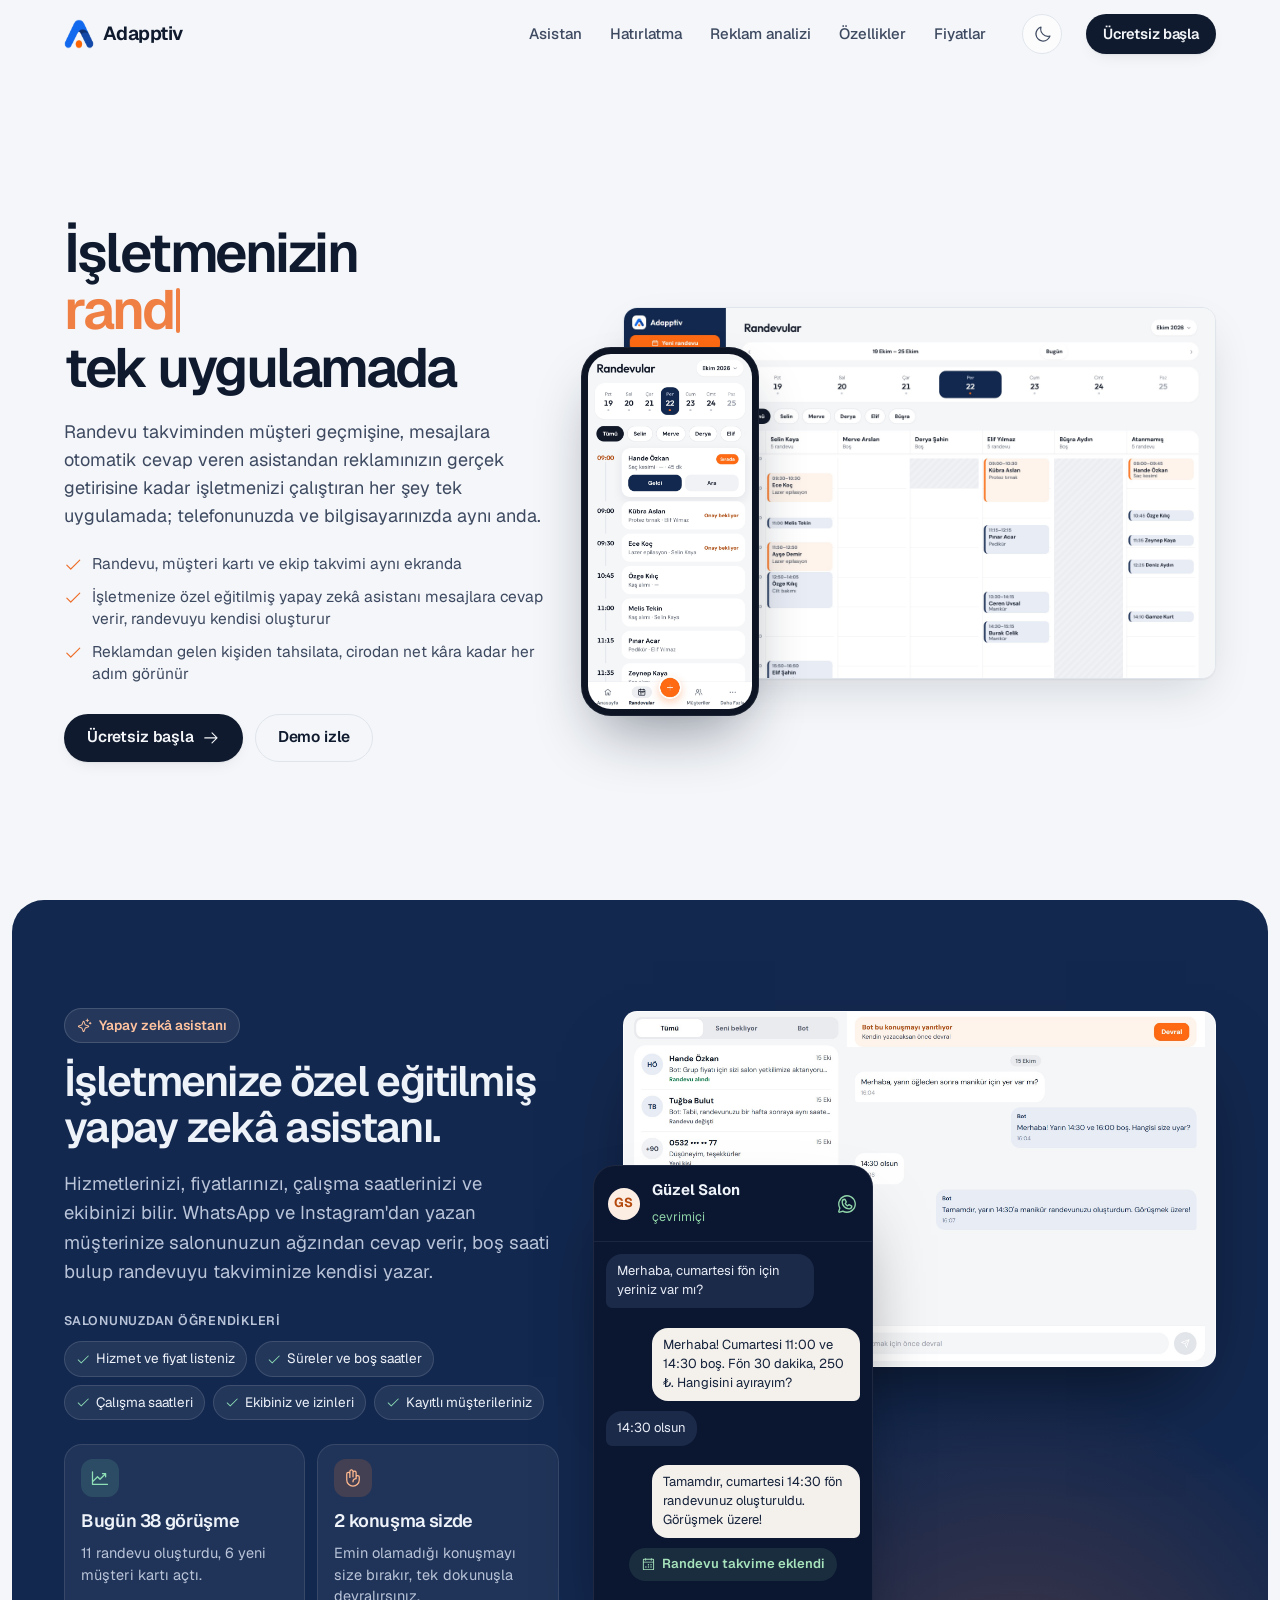
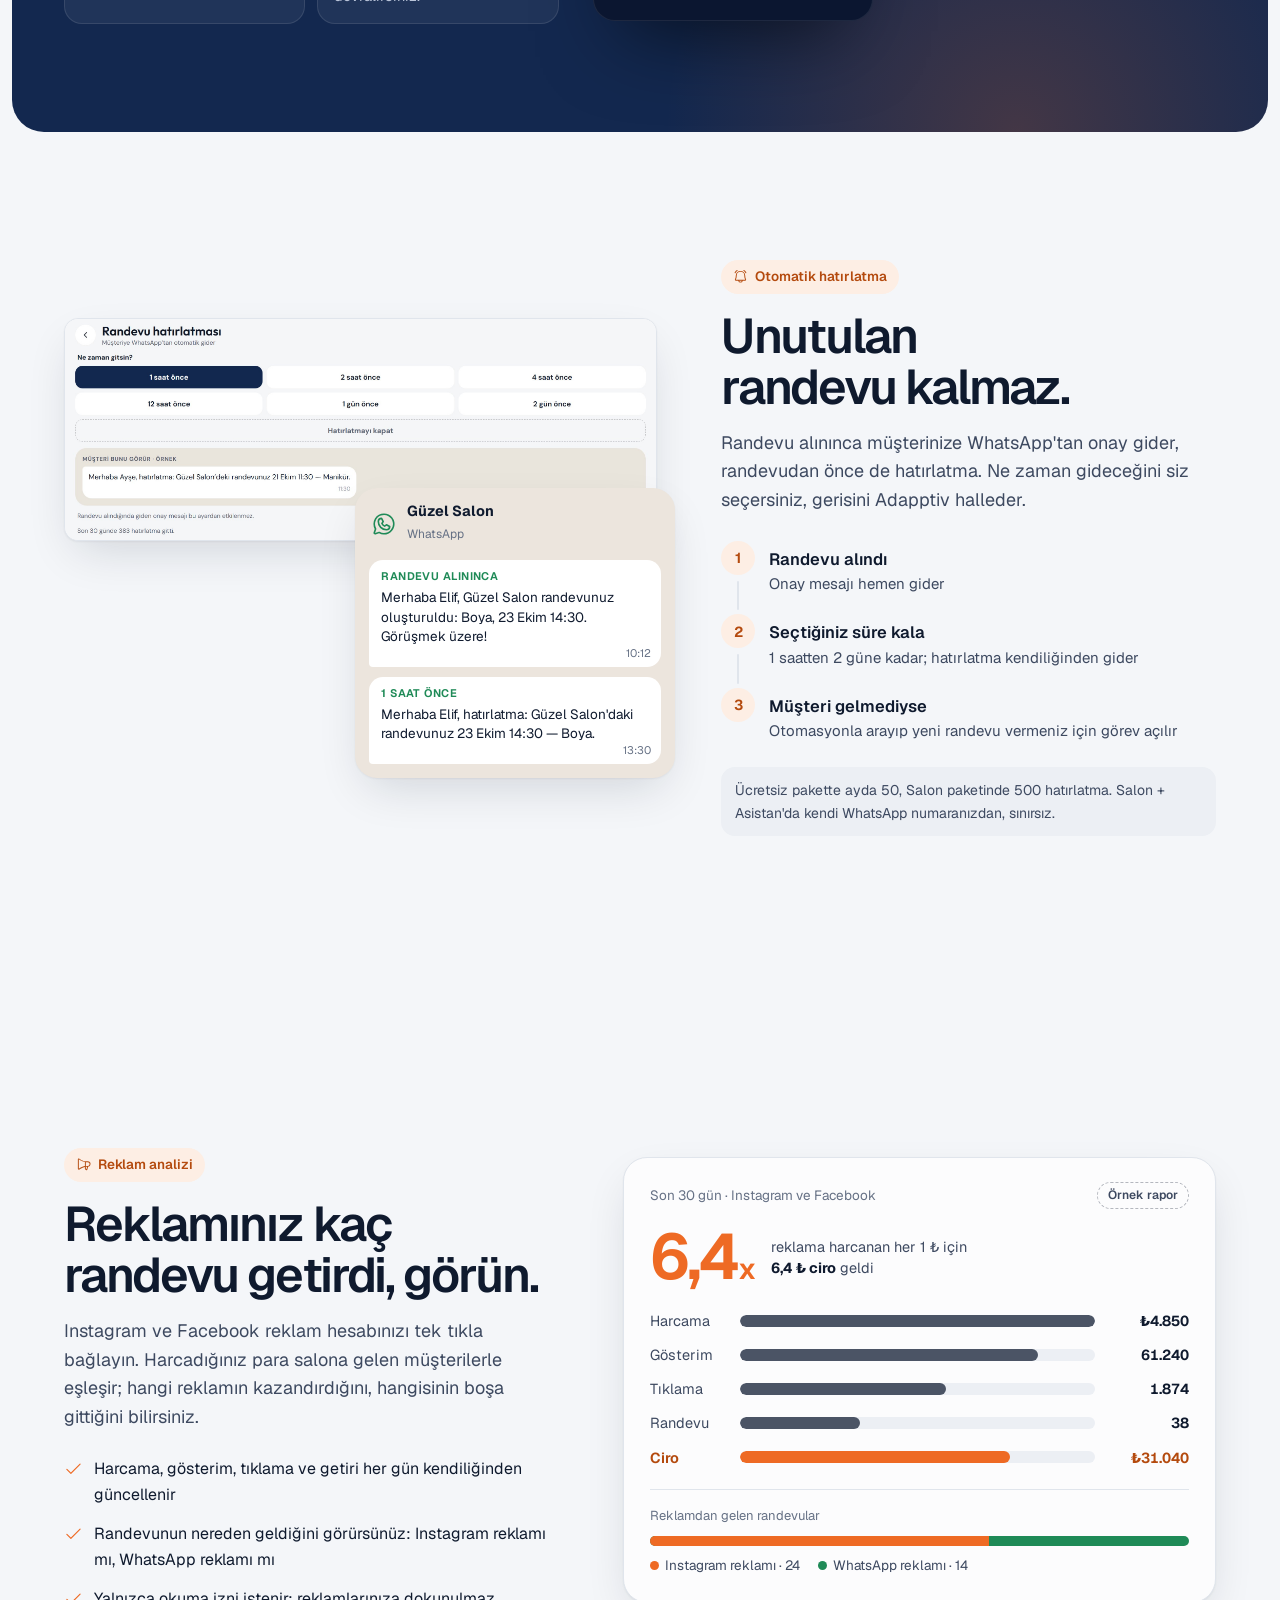
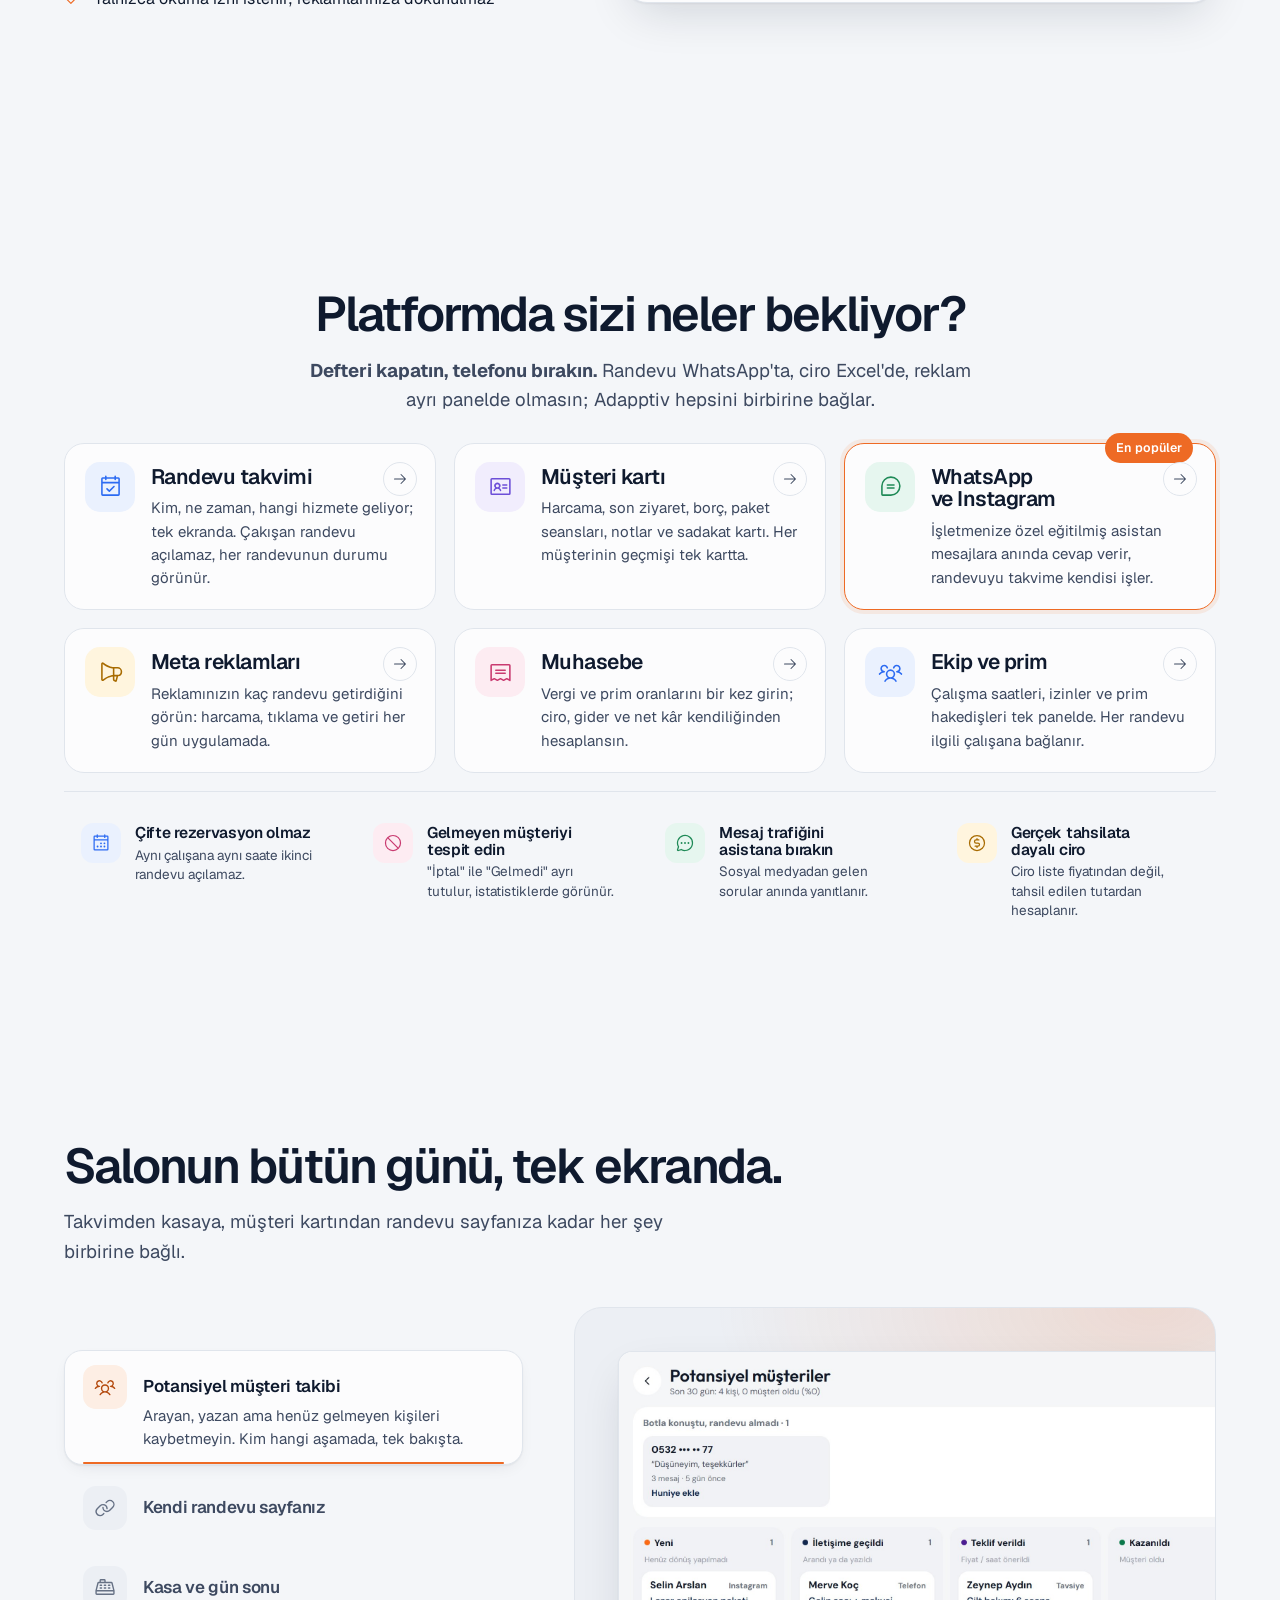
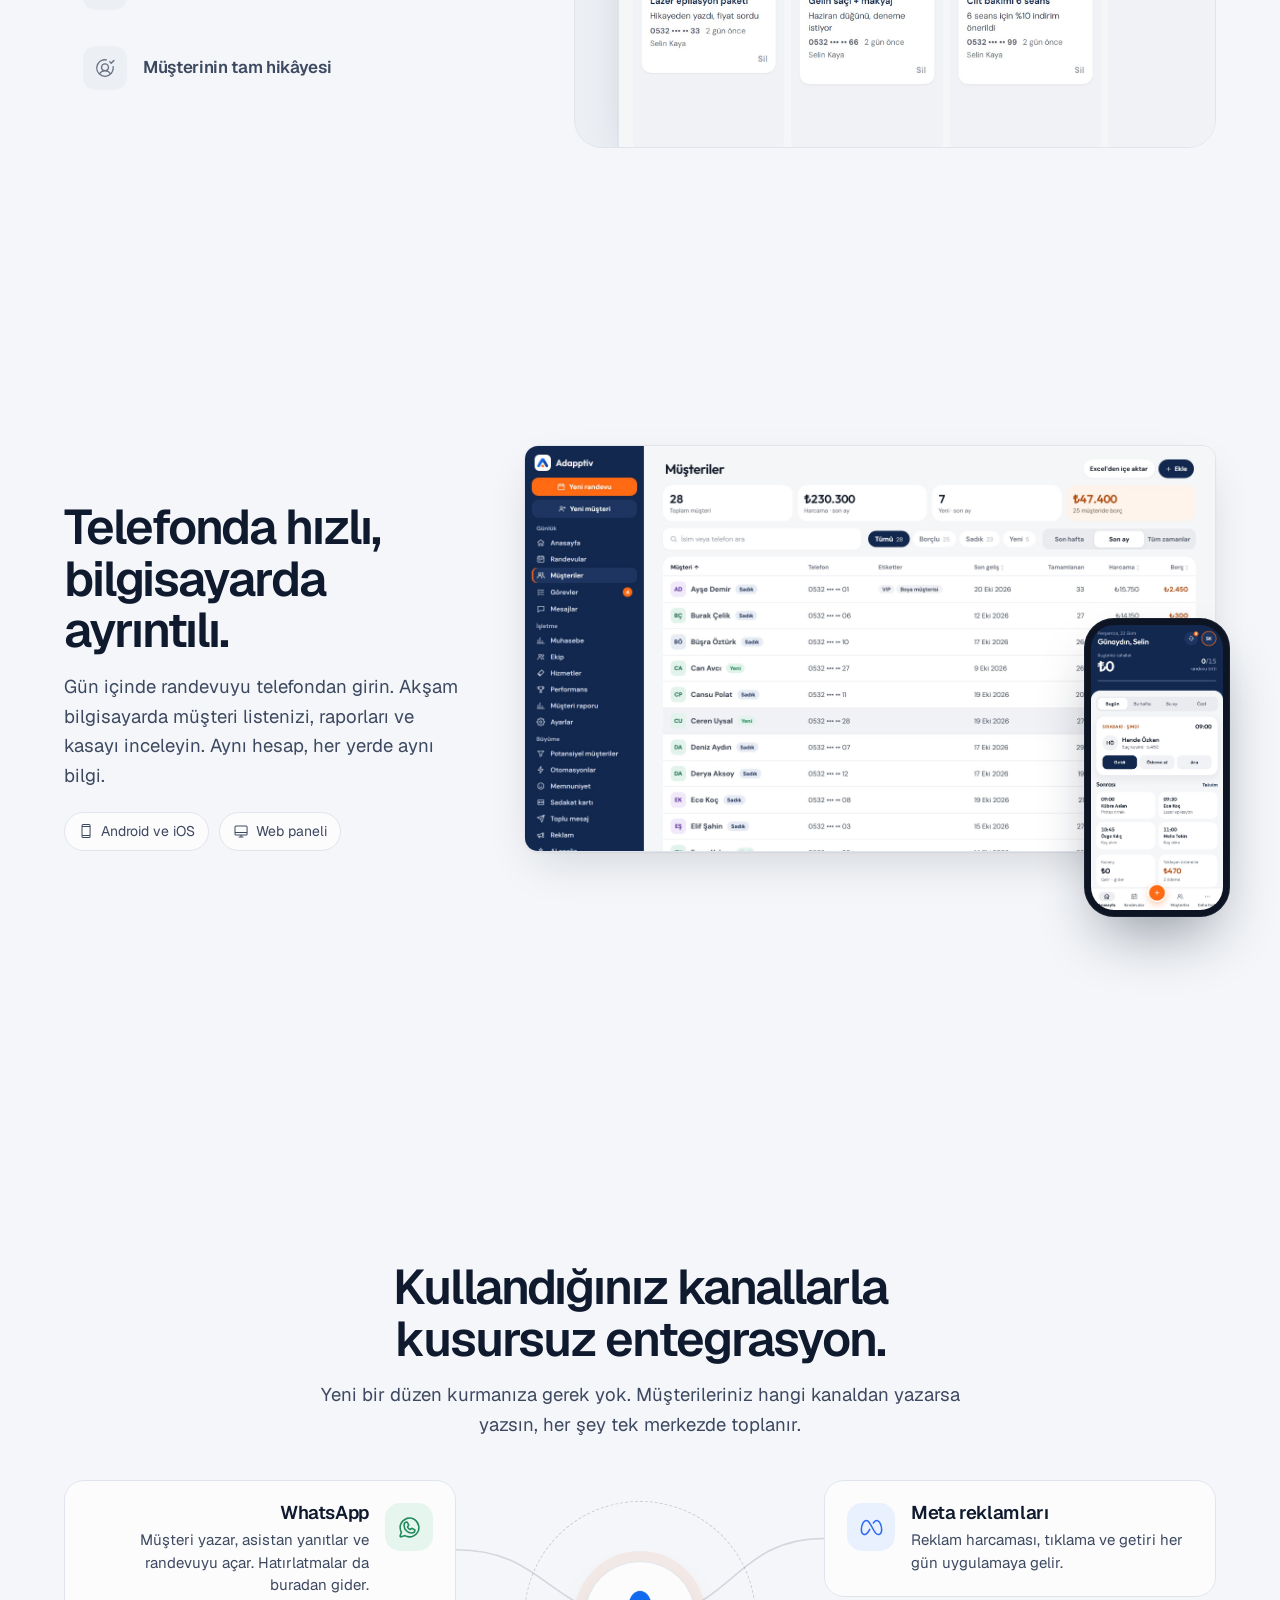
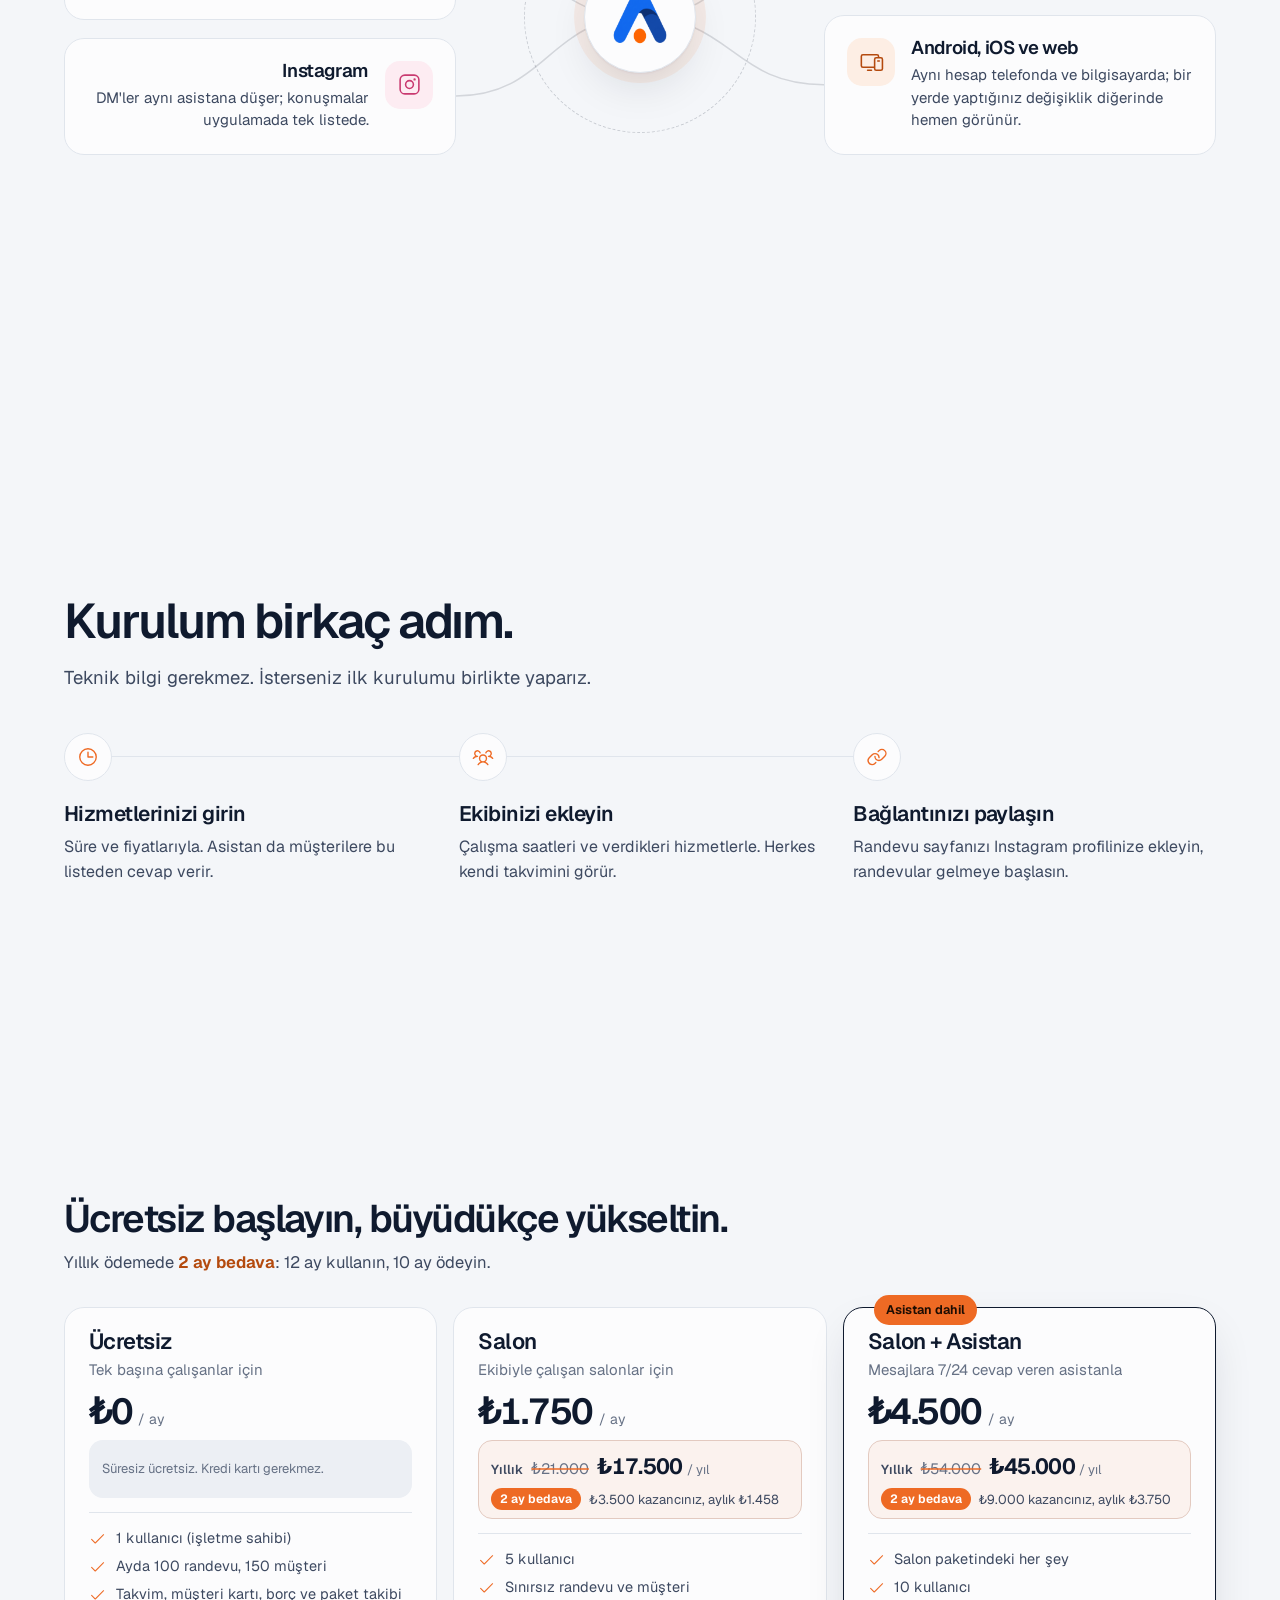
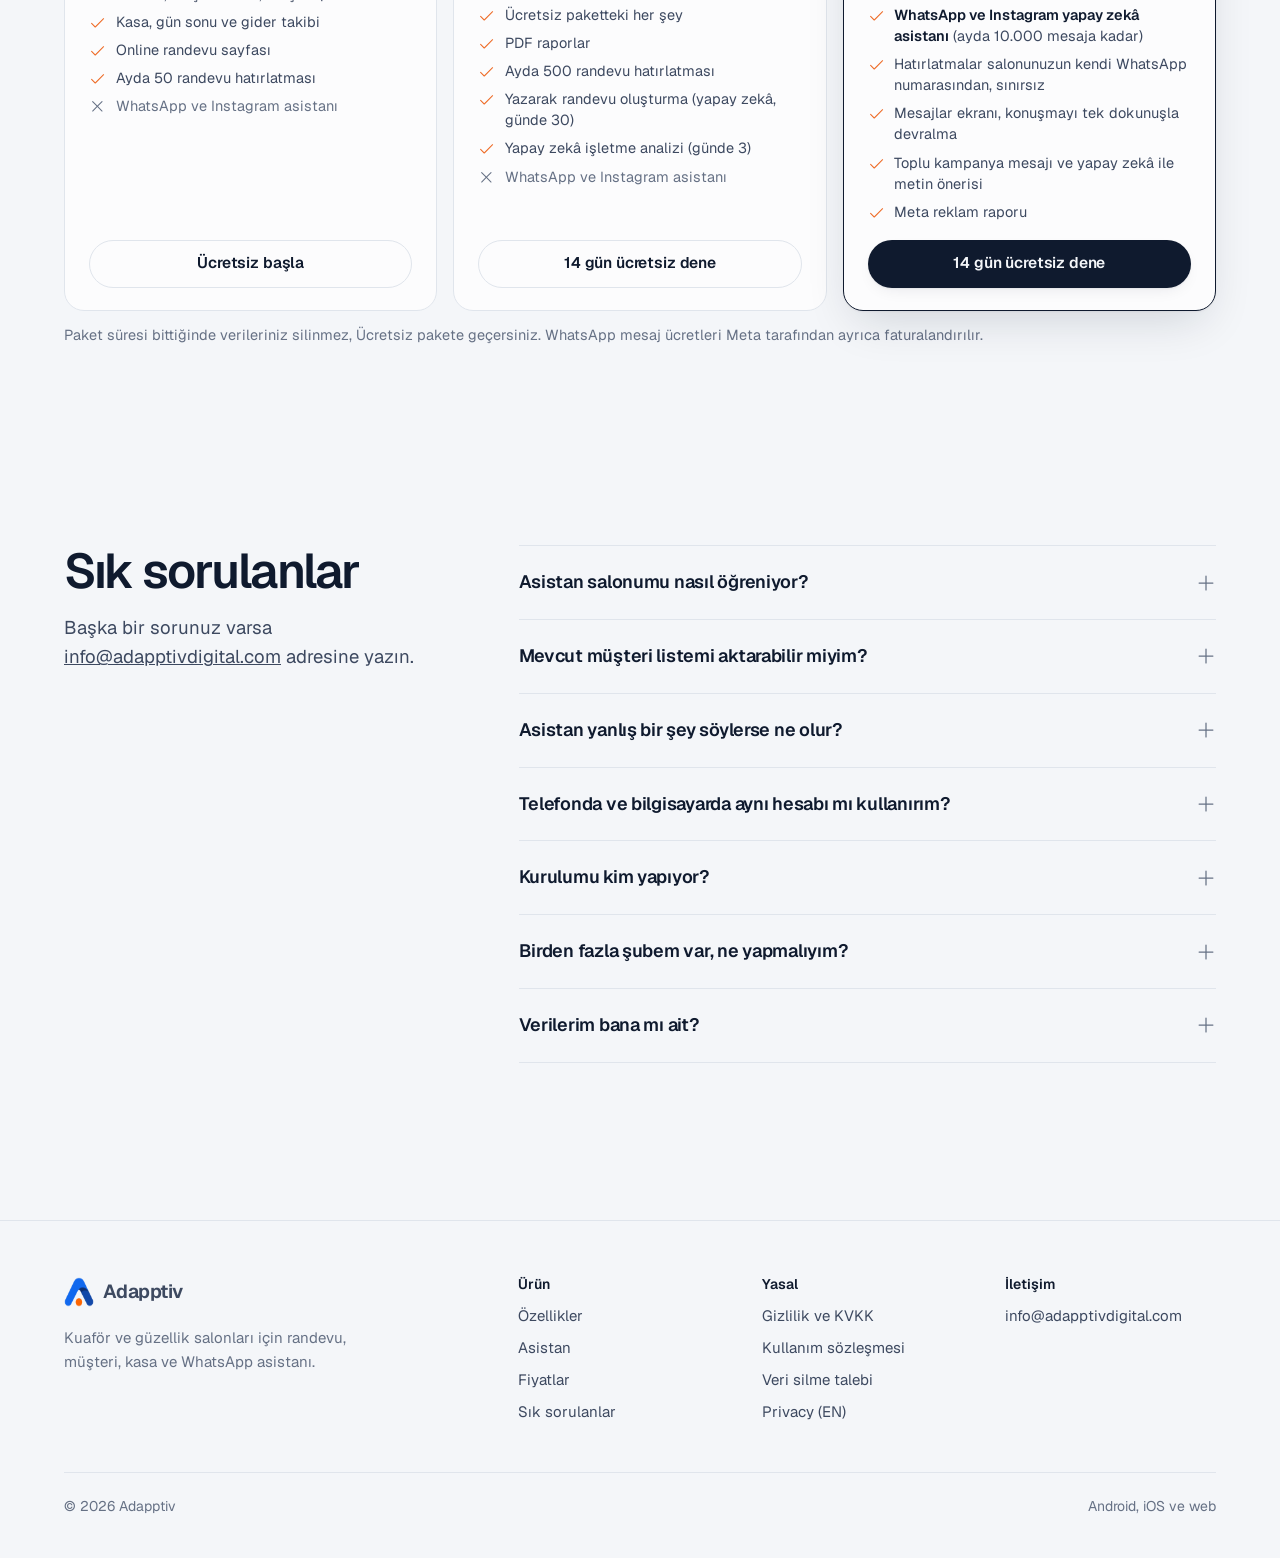
==== commit 75a0aa17: "Hatırlatma bölümü reklamın önüne alındı" ====
--- a/index.html
+++ b/index.html
@@ -26,8 +26,8 @@
       <a class="brand" href="/" aria-label="Adapptiv ana sayfa"><img src="/assets/logo-mark.png" alt="" width="30" height="30" />Adapptiv</a>
       <nav class="nav-links" aria-label="Ana menü">
           <a href="#chatbot">Asistan</a>
+          <a href="#hatirlatma">Hatırlatma</a>
           <a href="#reklam">Reklam analizi</a>
-          <a href="#hatirlatma">Hatırlatma</a>
           <a href="#ozellikler">Özellikler</a>
           <a href="#fiyat">Fiyatlar</a>
       </nav>
@@ -39,8 +39,8 @@
       <div>
         <nav aria-label="Mobil menü">
           <a href="#chatbot">Asistan</a>
+          <a href="#hatirlatma">Hatırlatma</a>
           <a href="#reklam">Reklam analizi</a>
-          <a href="#hatirlatma">Hatırlatma</a>
           <a href="#ozellikler">Özellikler</a>
           <a href="#fiyat">Fiyatlar</a>
           <a class="btn btn-primary" href="#fiyat">Ücretsiz başla</a>
@@ -154,6 +154,45 @@
       </div>
     </section>
 
+    <!-- Hatirlatma: uygulamanin gercek ayar ekrani + gercek mesaj metinleri -->
+    <section class="section" id="hatirlatma">
+      <div class="wrap remind-grid">
+        <div class="remind-visual reveal">
+          <div class="window remind-shot">
+            <img src="/assets/screens/crop-hatirlatma.jpg" width="2304" height="860" loading="lazy"
+              alt="Uygulamadaki hatırlatma ayarı: 1 saatten 2 güne kadar seçenekler ve müşteriye giden örnek mesaj" />
+          </div>
+          <div class="wa-card" aria-label="Müşteriye giden örnek mesajlar">
+            <div class="wa-head"><svg class="icon" aria-hidden="true" focusable="false" xmlns="http://www.w3.org/2000/svg" viewBox="0 0 256 256" fill="currentColor"><path d="M187.58,144.84l-32-16a8,8,0,0,0-8,.5l-14.69,9.8a40.55,40.55,0,0,1-16-16l9.8-14.69a8,8,0,0,0,.5-8l-16-32A8,8,0,0,0,104,64a40,40,0,0,0-40,40,88.1,88.1,0,0,0,88,88,40,40,0,0,0,40-40A8,8,0,0,0,187.58,144.84ZM152,176a72.08,72.08,0,0,1-72-72A24,24,0,0,1,99.29,80.46l11.48,23L101,118a8,8,0,0,0-.73,7.51,56.47,56.47,0,0,0,30.15,30.15A8,8,0,0,0,138,155l14.61-9.74,23,11.48A24,24,0,0,1,152,176ZM128,24A104,104,0,0,0,36.18,176.88L24.83,210.93a16,16,0,0,0,20.24,20.24l34.05-11.35A104,104,0,1,0,128,24Zm0,192a87.87,87.87,0,0,1-44.06-11.81,8,8,0,0,0-6.54-.67L40,216,52.47,178.6a8,8,0,0,0-.66-6.54A88,88,0,1,1,128,216Z"/></svg><span><strong>Güzel Salon</strong><small>WhatsApp</small></span></div>
+            <div class="wa-msg">
+              <small class="wa-tag">Randevu alınınca</small>
+              Merhaba Elif, Güzel Salon randevunuz oluşturuldu: Boya, 23 Ekim 14:30. Görüşmek üzere!
+              <time>10:12</time>
+            </div>
+            <div class="wa-msg">
+              <small class="wa-tag">1 saat önce</small>
+              Merhaba Elif, hatırlatma: Güzel Salon'daki randevunuz 23 Ekim 14:30 — Boya.
+              <time>13:30</time>
+            </div>
+          </div>
+        </div>
+
+        <div class="reveal" style="--i: 1">
+          <span class="kicker"><svg class="icon" aria-hidden="true" focusable="false" xmlns="http://www.w3.org/2000/svg" viewBox="0 0 256 256" fill="currentColor"><path d="M224,71.1a8,8,0,0,1-10.78-3.42,94.13,94.13,0,0,0-33.46-36.91,8,8,0,1,1,8.54-13.54,111.46,111.46,0,0,1,39.12,43.09A8,8,0,0,1,224,71.1ZM35.71,72a8,8,0,0,0,7.1-4.32A94.13,94.13,0,0,1,76.27,30.77a8,8,0,1,0-8.54-13.54A111.46,111.46,0,0,0,28.61,60.32,8,8,0,0,0,35.71,72Zm186.1,103.94A16,16,0,0,1,208,200H167.2a40,40,0,0,1-78.4,0H48a16,16,0,0,1-13.79-24.06C43.22,160.39,48,138.28,48,112a80,80,0,0,1,160,0C208,138.27,212.78,160.38,221.81,175.94ZM150.62,200H105.38a24,24,0,0,0,45.24,0ZM208,184c-10.64-18.27-16-42.49-16-72a64,64,0,0,0-128,0c0,29.52-5.38,53.74-16,72Z"/></svg> Otomatik hatırlatma</span>
+          <h2>Unutulan randevu kalmaz.</h2>
+          <p class="lead">Randevu alınınca müşterinize WhatsApp'tan onay gider, randevudan önce de hatırlatma. Ne zaman
+            gideceğini siz seçersiniz, gerisini Adapptiv halleder.</p>
+          <ol class="r-steps">
+            <li><b>Randevu alındı</b><span>Onay mesajı hemen gider</span></li>
+            <li><b>Seçtiğiniz süre kala</b><span>1 saatten 2 güne kadar; hatırlatma kendiliğinden gider</span></li>
+            <li><b>Müşteri gelmediyse</b><span>Otomasyonla arayıp yeni randevu vermeniz için görev açılır</span></li>
+          </ol>
+          <p class="r-note">Ücretsiz pakette ayda 50, Salon paketinde 500 hatırlatma. Salon + Asistan'da kendi WhatsApp
+            numaranızdan, sınırsız.</p>
+        </div>
+      </div>
+    </section>
+
     <!-- Reklam analizi (test salonunda reklam verisi yok: ekran goruntusu yerine ornek rapor) -->
     <section class="section" id="reklam">
       <div class="wrap ads-grid">
@@ -193,45 +232,6 @@
               <span><em class="d2"></em>WhatsApp reklamı · 14</span>
             </div>
           </div>
-        </div>
-      </div>
-    </section>
-
-    <!-- Hatirlatma: uygulamanin gercek ayar ekrani + gercek mesaj metinleri -->
-    <section class="section" id="hatirlatma">
-      <div class="wrap remind-grid">
-        <div class="remind-visual reveal">
-          <div class="window remind-shot">
-            <img src="/assets/screens/crop-hatirlatma.jpg" width="2304" height="860" loading="lazy"
-              alt="Uygulamadaki hatırlatma ayarı: 1 saatten 2 güne kadar seçenekler ve müşteriye giden örnek mesaj" />
-          </div>
-          <div class="wa-card" aria-label="Müşteriye giden örnek mesajlar">
-            <div class="wa-head"><svg class="icon" aria-hidden="true" focusable="false" xmlns="http://www.w3.org/2000/svg" viewBox="0 0 256 256" fill="currentColor"><path d="M187.58,144.84l-32-16a8,8,0,0,0-8,.5l-14.69,9.8a40.55,40.55,0,0,1-16-16l9.8-14.69a8,8,0,0,0,.5-8l-16-32A8,8,0,0,0,104,64a40,40,0,0,0-40,40,88.1,88.1,0,0,0,88,88,40,40,0,0,0,40-40A8,8,0,0,0,187.58,144.84ZM152,176a72.08,72.08,0,0,1-72-72A24,24,0,0,1,99.29,80.46l11.48,23L101,118a8,8,0,0,0-.73,7.51,56.47,56.47,0,0,0,30.15,30.15A8,8,0,0,0,138,155l14.61-9.74,23,11.48A24,24,0,0,1,152,176ZM128,24A104,104,0,0,0,36.18,176.88L24.83,210.93a16,16,0,0,0,20.24,20.24l34.05-11.35A104,104,0,1,0,128,24Zm0,192a87.87,87.87,0,0,1-44.06-11.81,8,8,0,0,0-6.54-.67L40,216,52.47,178.6a8,8,0,0,0-.66-6.54A88,88,0,1,1,128,216Z"/></svg><span><strong>Güzel Salon</strong><small>WhatsApp</small></span></div>
-            <div class="wa-msg">
-              <small class="wa-tag">Randevu alınınca</small>
-              Merhaba Elif, Güzel Salon randevunuz oluşturuldu: Boya, 23 Ekim 14:30. Görüşmek üzere!
-              <time>10:12</time>
-            </div>
-            <div class="wa-msg">
-              <small class="wa-tag">1 saat önce</small>
-              Merhaba Elif, hatırlatma: Güzel Salon'daki randevunuz 23 Ekim 14:30 — Boya.
-              <time>13:30</time>
-            </div>
-          </div>
-        </div>
-
-        <div class="reveal" style="--i: 1">
-          <span class="kicker"><svg class="icon" aria-hidden="true" focusable="false" xmlns="http://www.w3.org/2000/svg" viewBox="0 0 256 256" fill="currentColor"><path d="M224,71.1a8,8,0,0,1-10.78-3.42,94.13,94.13,0,0,0-33.46-36.91,8,8,0,1,1,8.54-13.54,111.46,111.46,0,0,1,39.12,43.09A8,8,0,0,1,224,71.1ZM35.71,72a8,8,0,0,0,7.1-4.32A94.13,94.13,0,0,1,76.27,30.77a8,8,0,1,0-8.54-13.54A111.46,111.46,0,0,0,28.61,60.32,8,8,0,0,0,35.71,72Zm186.1,103.94A16,16,0,0,1,208,200H167.2a40,40,0,0,1-78.4,0H48a16,16,0,0,1-13.79-24.06C43.22,160.39,48,138.28,48,112a80,80,0,0,1,160,0C208,138.27,212.78,160.38,221.81,175.94ZM150.62,200H105.38a24,24,0,0,0,45.24,0ZM208,184c-10.64-18.27-16-42.49-16-72a64,64,0,0,0-128,0c0,29.52-5.38,53.74-16,72Z"/></svg> Otomatik hatırlatma</span>
-          <h2>Unutulan randevu kalmaz.</h2>
-          <p class="lead">Randevu alınınca müşterinize WhatsApp'tan onay gider, randevudan önce de hatırlatma. Ne zaman
-            gideceğini siz seçersiniz, gerisini Adapptiv halleder.</p>
-          <ol class="r-steps">
-            <li><b>Randevu alındı</b><span>Onay mesajı hemen gider</span></li>
-            <li><b>Seçtiğiniz süre kala</b><span>1 saatten 2 güne kadar; hatırlatma kendiliğinden gider</span></li>
-            <li><b>Müşteri gelmediyse</b><span>Otomasyonla arayıp yeni randevu vermeniz için görev açılır</span></li>
-          </ol>
-          <p class="r-note">Ücretsiz pakette ayda 50, Salon paketinde 500 hatırlatma. Salon + Asistan'da kendi WhatsApp
-            numaranızdan, sınırsız.</p>
         </div>
       </div>
     </section>
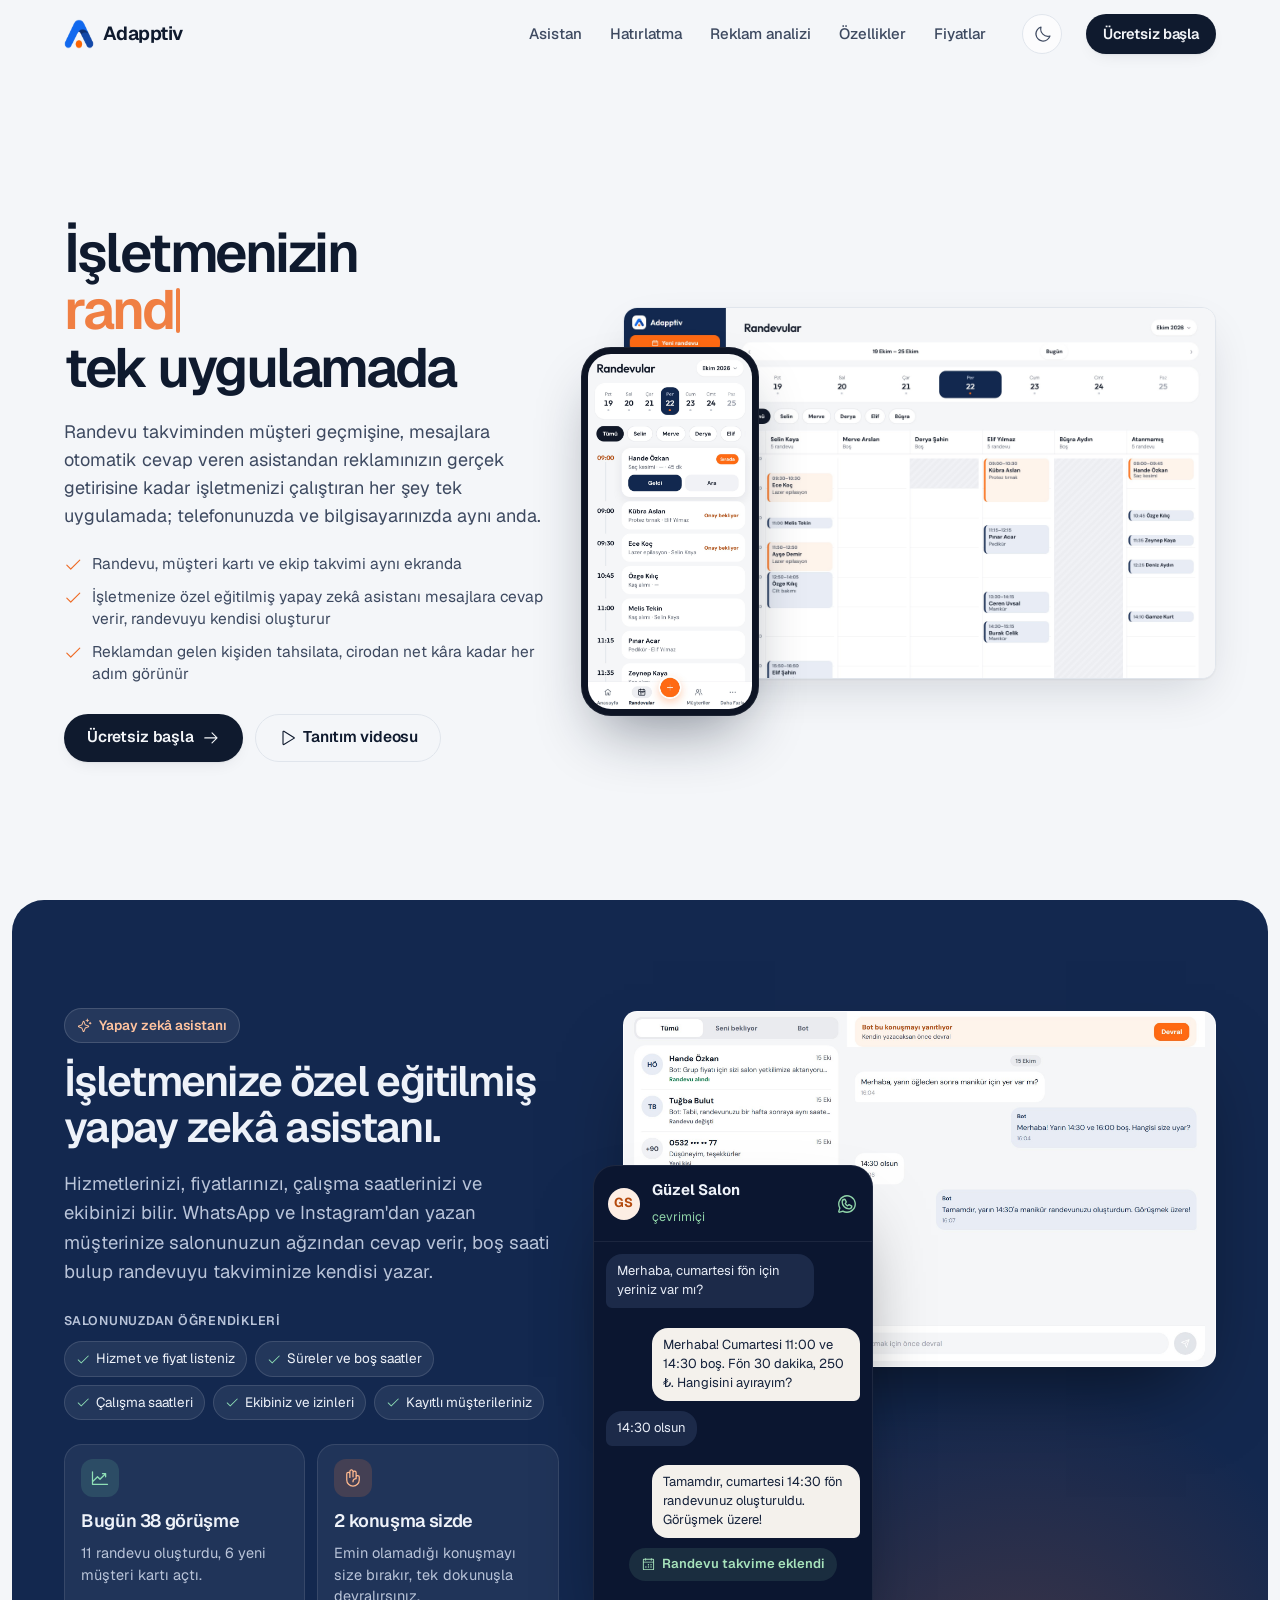
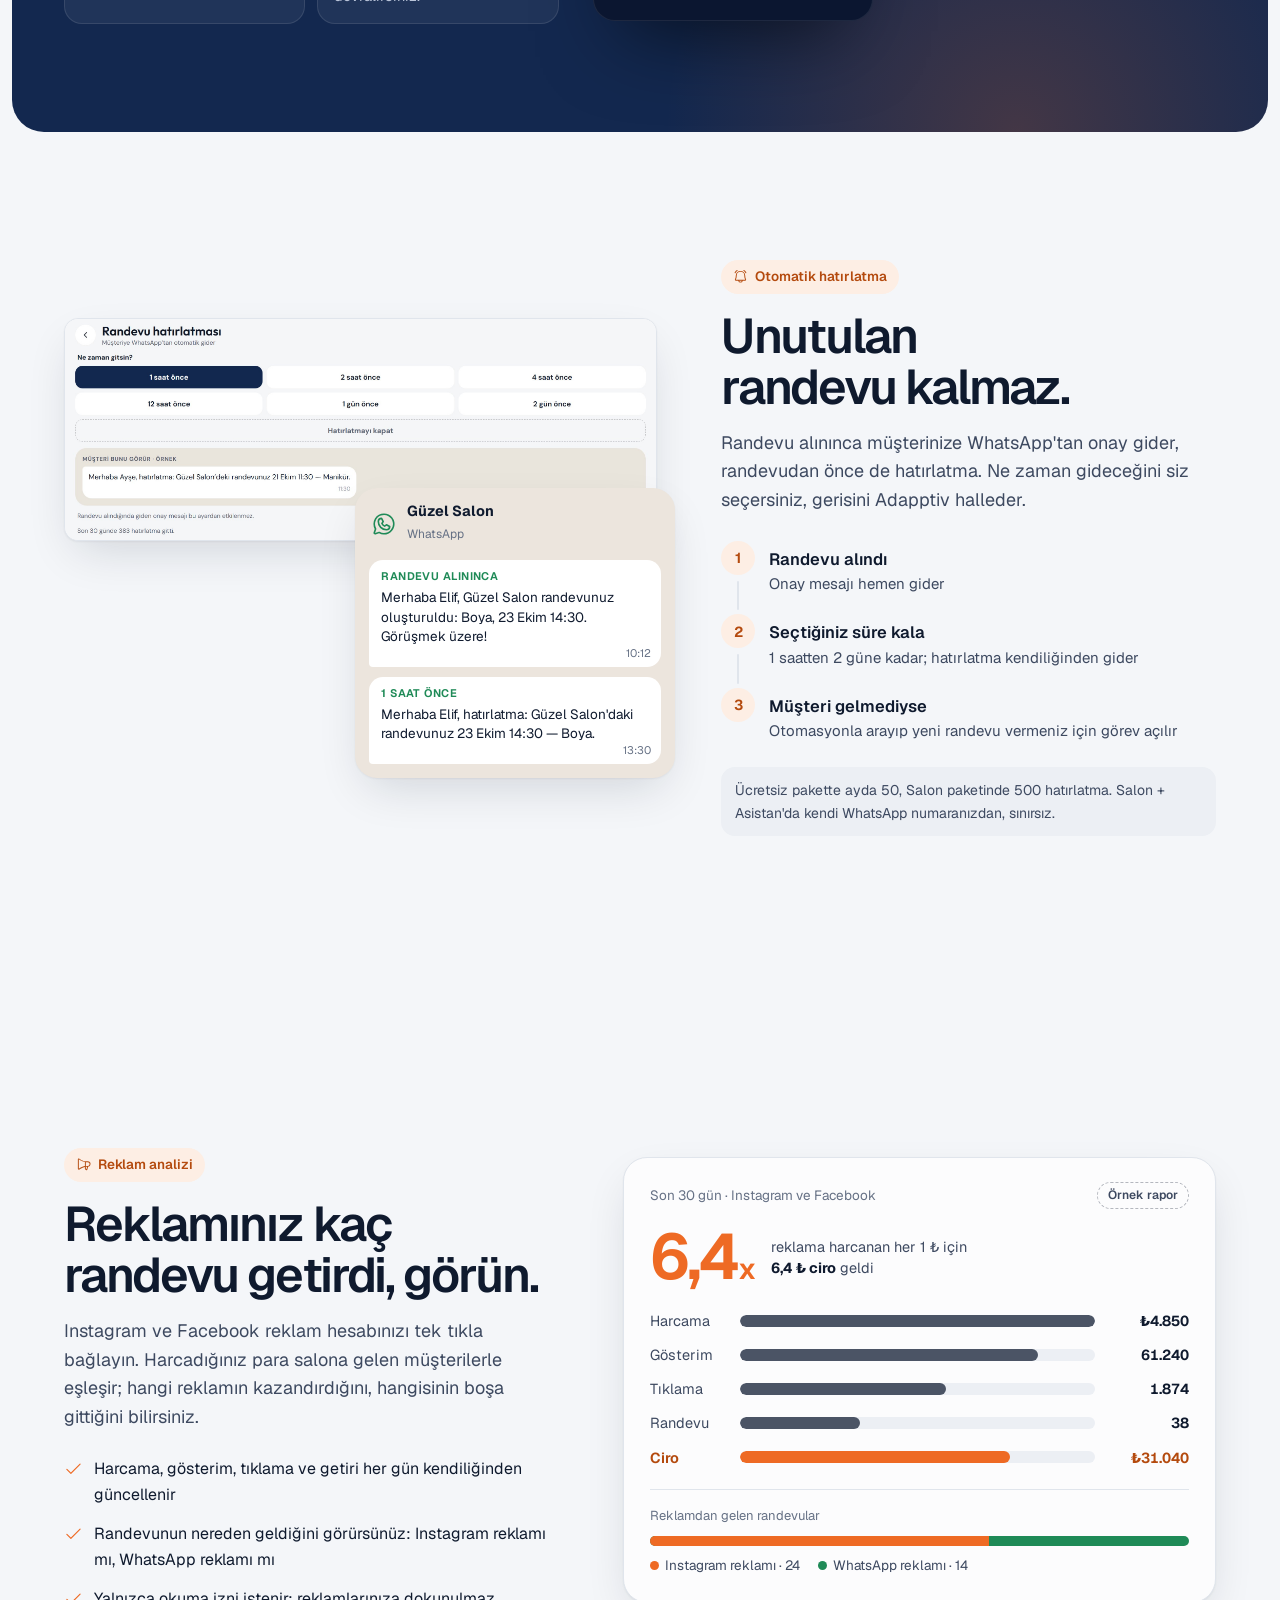
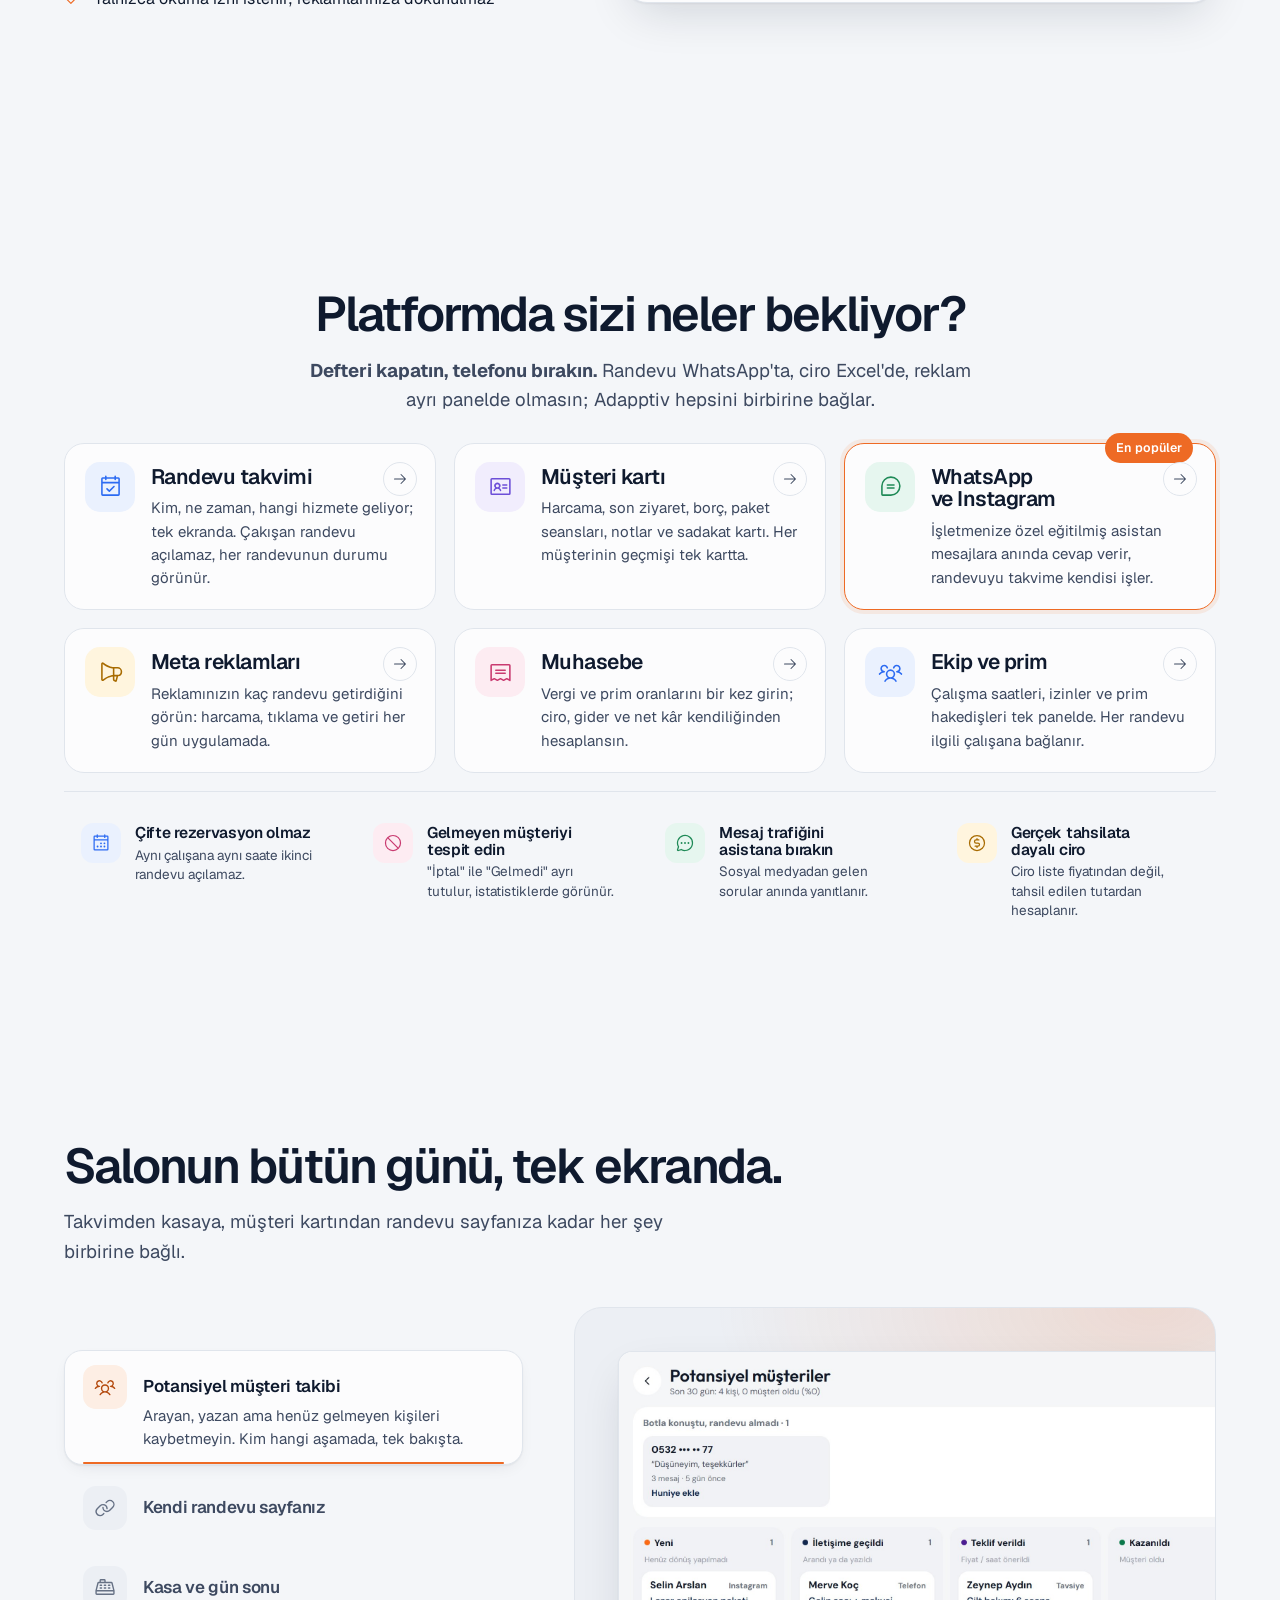
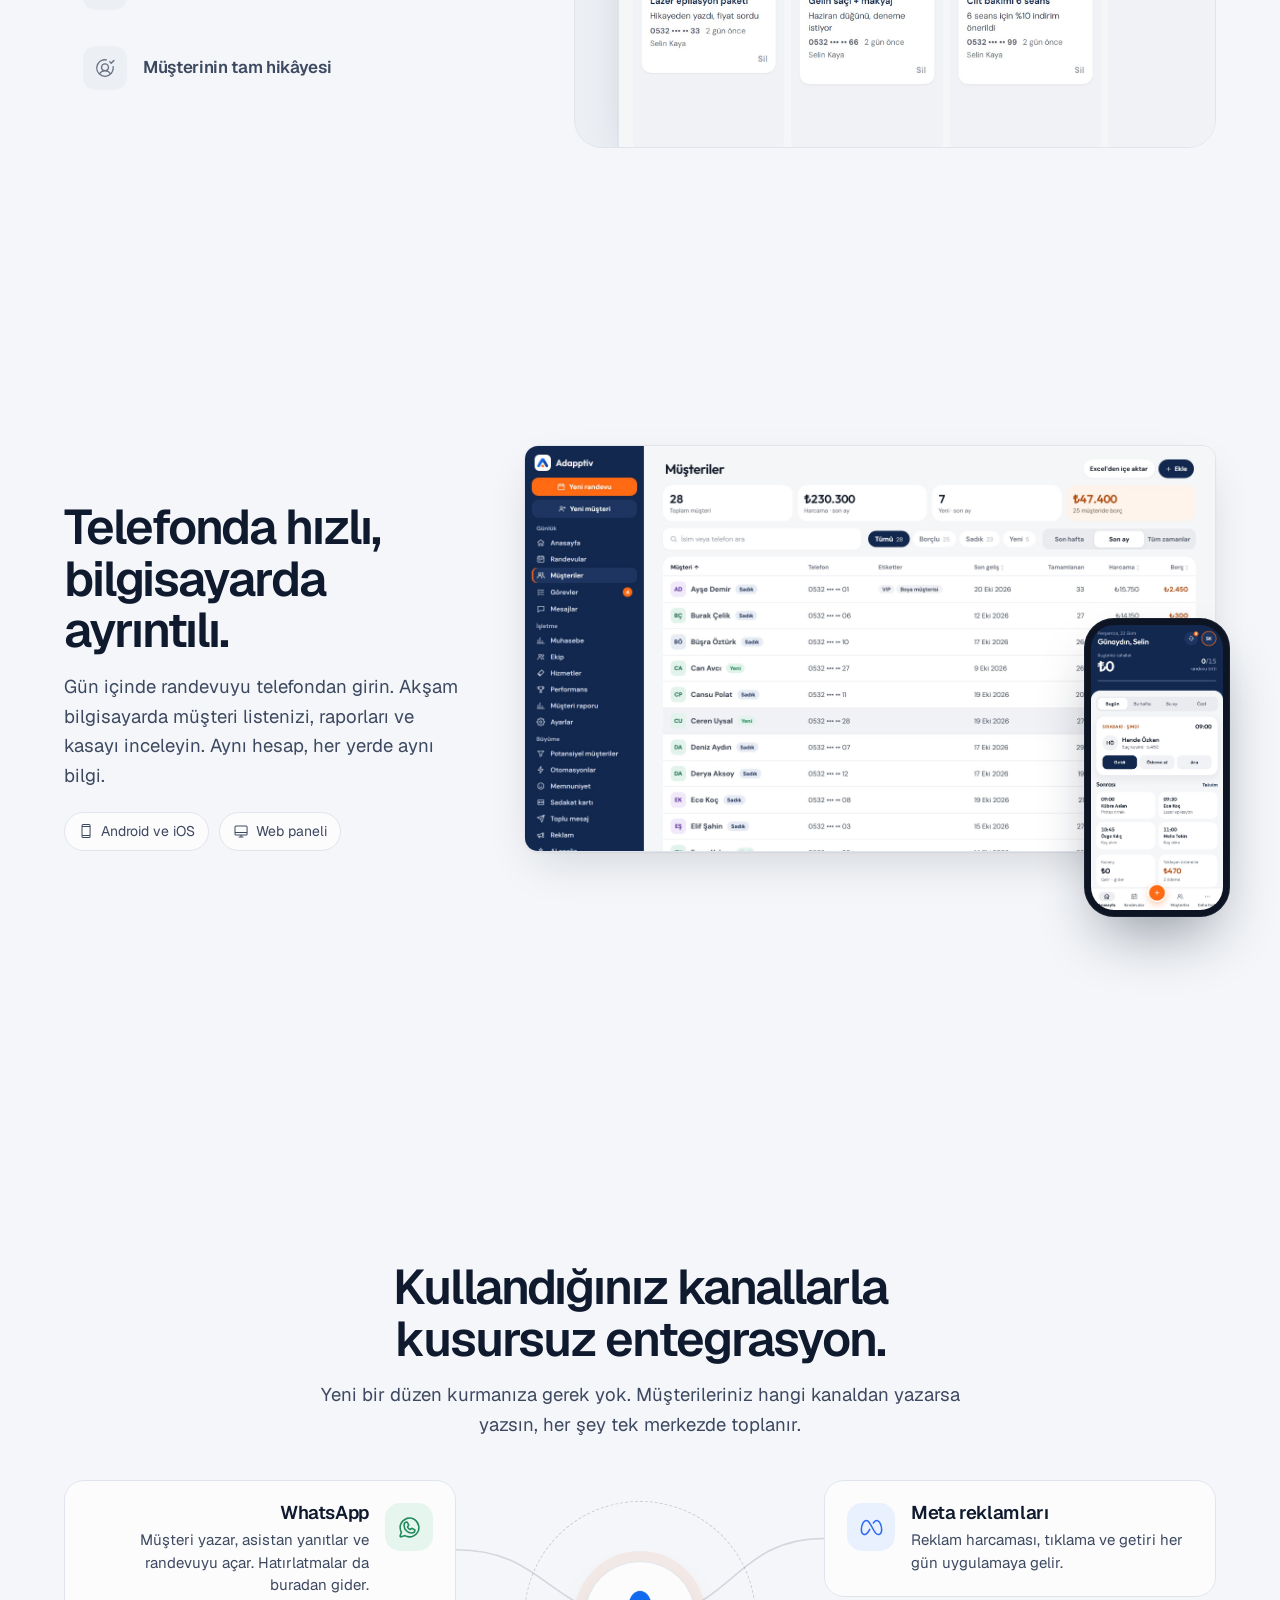
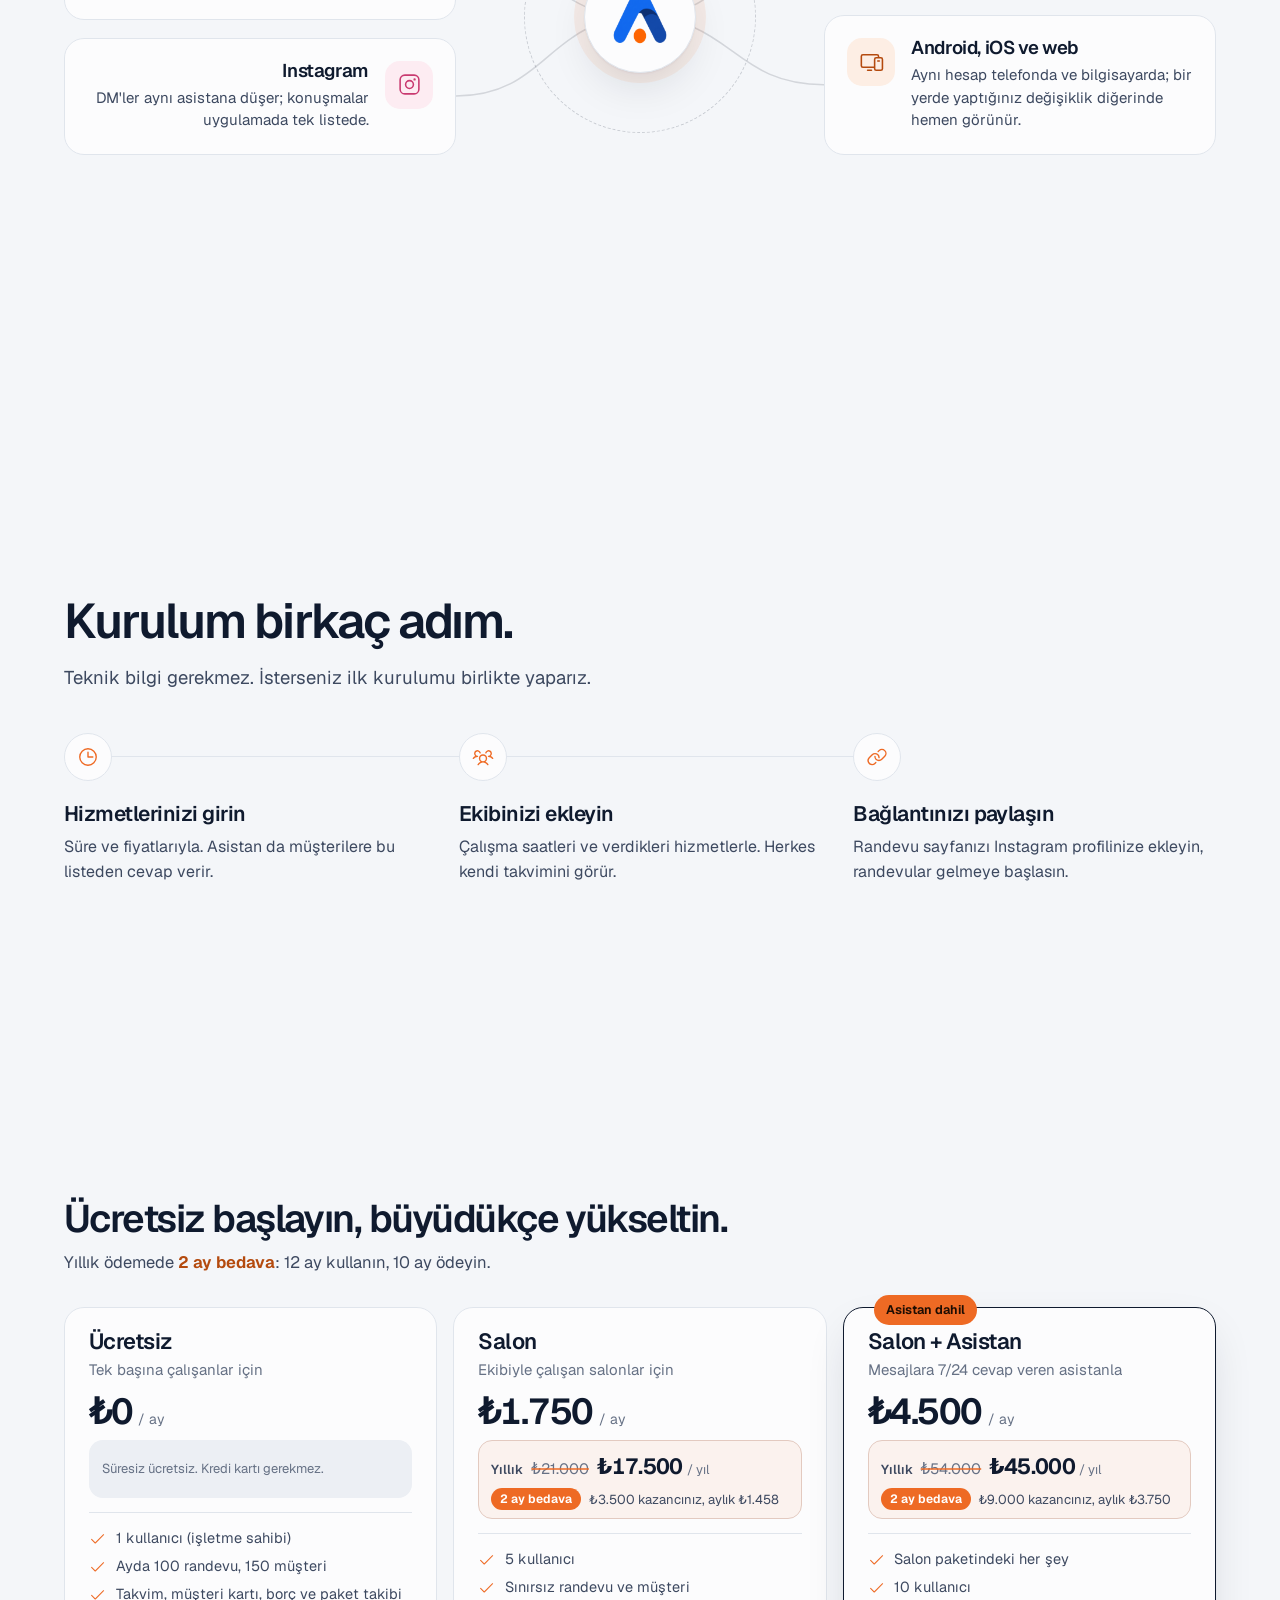
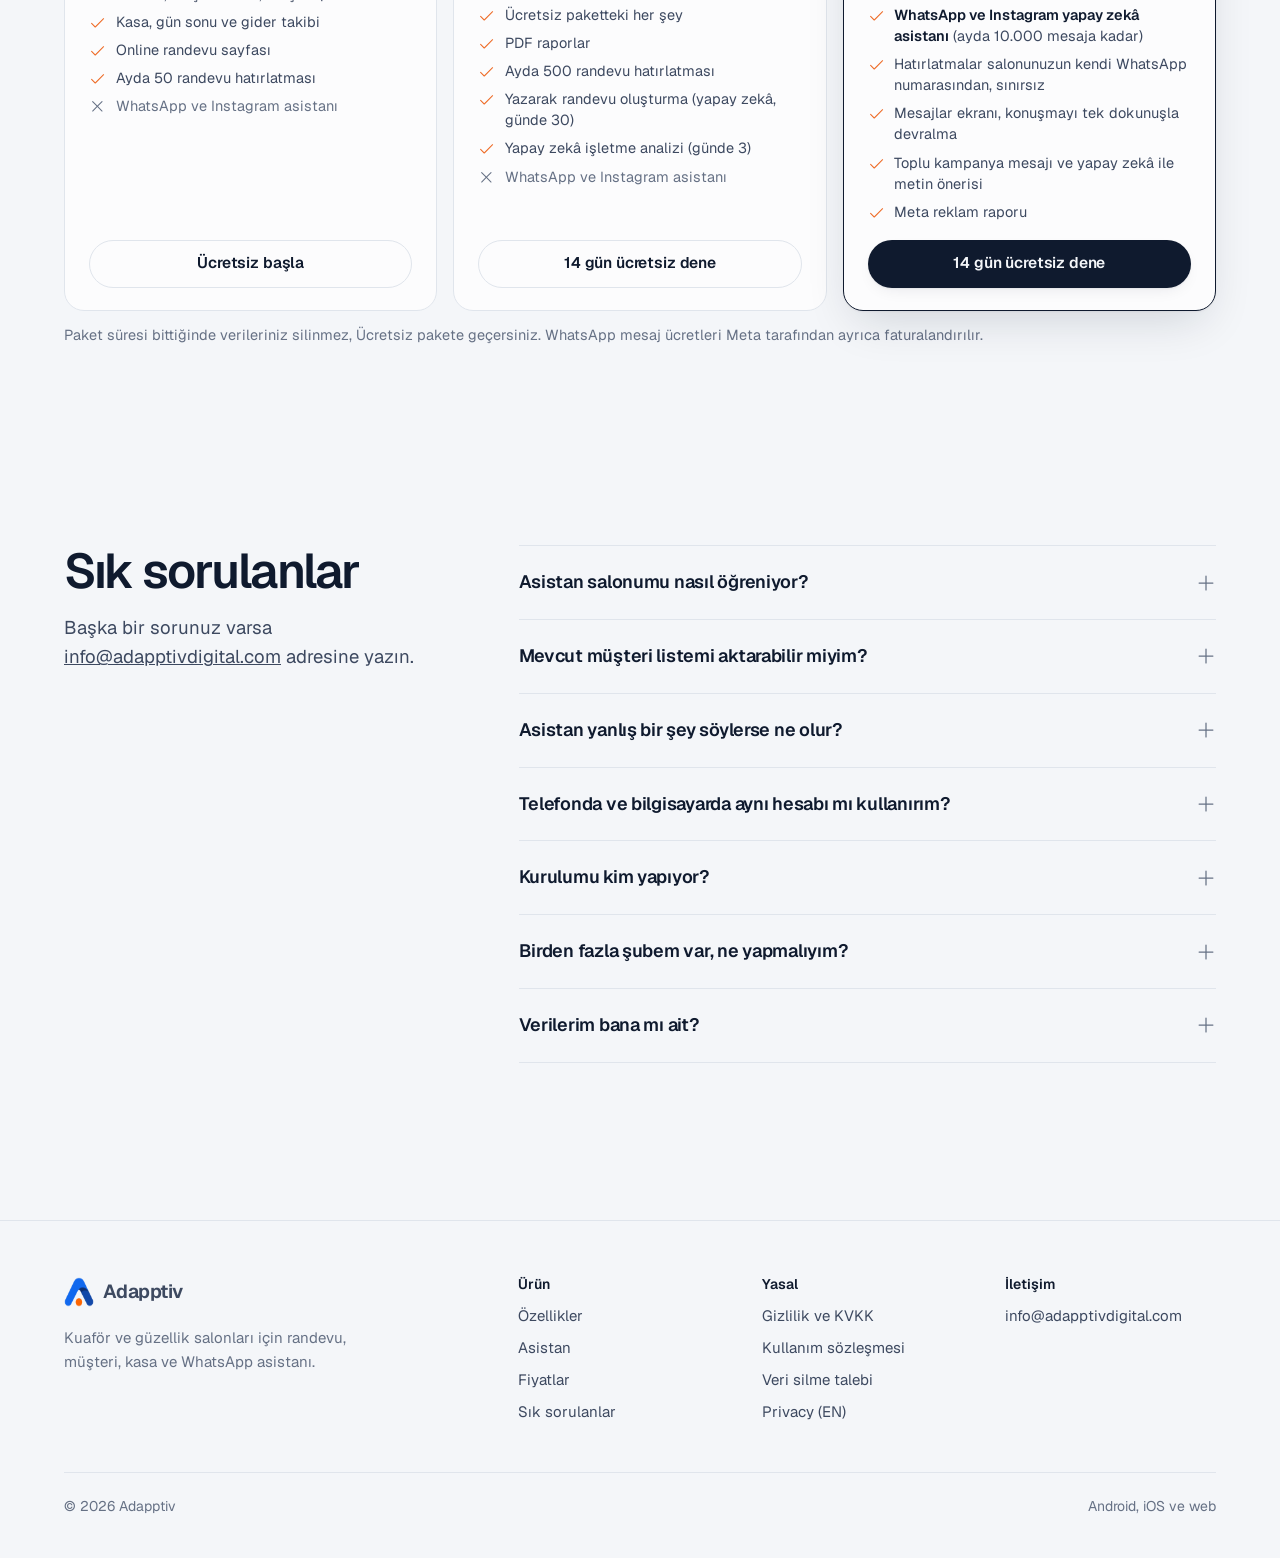
==== commit ef787e9f: "Demo izle yerine tanıtım videosu" ====
--- a/index.html
+++ b/index.html
@@ -75,7 +75,7 @@
             </ul>
             <div class="hero-cta">
               <a class="btn btn-primary" href="#fiyat">Ücretsiz başla <svg class="icon" aria-hidden="true" focusable="false" xmlns="http://www.w3.org/2000/svg" viewBox="0 0 256 256" fill="currentColor"><path d="M221.66,133.66l-72,72a8,8,0,0,1-11.32-11.32L196.69,136H40a8,8,0,0,1,0-16H196.69L138.34,61.66a8,8,0,0,1,11.32-11.32l72,72A8,8,0,0,1,221.66,133.66Z"/></svg></a>
-              <a class="btn btn-ghost" href="#demo">Demo izle</a>
+              <button class="btn btn-ghost" type="button" data-video-open aria-haspopup="dialog"><svg class="icon" aria-hidden="true" focusable="false" xmlns="http://www.w3.org/2000/svg" viewBox="0 0 256 256" fill="currentColor"><path d="M232.4,114.49,88.32,26.35a16,16,0,0,0-16.2-.3A15.86,15.86,0,0,0,64,39.87V216.13A15.94,15.94,0,0,0,80,232a16.07,16.07,0,0,0,8.36-2.35L232.4,141.51a15.81,15.81,0,0,0,0-27ZM80,215.94V40l143.83,88Z"/></svg> Tanıtım videosu</button>
             </div>
           </div>
           <div class="hero-visual">
@@ -597,6 +597,16 @@
 
   </main>
 
+  <dialog class="vdialog" id="tanitim-video" aria-label="Adapptiv tanıtım videosu">
+    <div class="vdialog-box">
+      <button class="vdialog-close" type="button" data-video-close aria-label="Videoyu kapat"><svg class="icon" aria-hidden="true" focusable="false" xmlns="http://www.w3.org/2000/svg" viewBox="0 0 256 256" fill="currentColor"><path d="M205.66,194.34a8,8,0,0,1-11.32,11.32L128,139.31,61.66,205.66a8,8,0,0,1-11.32-11.32L116.69,128,50.34,61.66A8,8,0,0,1,61.66,50.34L128,116.69l66.34-66.35a8,8,0,0,1,11.32,11.32L139.31,128Z"/></svg></button>
+      <video class="vdialog-video" controls playsinline preload="none" width="720" height="1280"
+        poster="/assets/video/adapptiv-tanitim-kapak.jpg">
+        <source src="/assets/video/adapptiv-tanitim.mp4" type="video/mp4" />
+      </video>
+    </div>
+  </dialog>
+
   <footer class="foot">
     <div class="wrap">
       <div class="foot-grid">
--- a/css/site.css
+++ b/css/site.css
@@ -2561,6 +2561,91 @@
   }
 }
 
+/* ---------- Tanitim videosu penceresi ---------- */
+html.video-open {
+  overflow: hidden;
+}
+
+.vdialog {
+  border: none;
+  padding: 0;
+  background: transparent;
+  max-width: none;
+  max-height: none;
+  overflow: visible;
+}
+
+.vdialog::backdrop {
+  background: rgba(8, 13, 24, 0.78);
+  backdrop-filter: blur(6px);
+}
+
+.vdialog-box {
+  position: relative;
+  /* dikey video: ekran yuksekligine sigar, telefonda kenarlardan 16px bosluk */
+  height: min(86dvh, calc((100vw - 32px) * 16 / 9));
+  aspect-ratio: 9 / 16;
+}
+
+.vdialog-video {
+  display: block;
+  width: 100%;
+  height: 100%;
+  border-radius: 22px;
+  background: #0b1222;
+  box-shadow: 0 30px 80px rgba(0, 0, 0, 0.45);
+}
+
+.vdialog-close {
+  position: absolute;
+  top: -14px;
+  right: -14px;
+  width: 44px;
+  height: 44px;
+  border-radius: 50%;
+  border: none;
+  background: #fff;
+  color: #0f1a2e;
+  display: grid;
+  place-items: center;
+  box-shadow: 0 6px 20px rgba(0, 0, 0, 0.3);
+}
+
+.vdialog-close .icon {
+  width: 20px;
+  height: 20px;
+}
+
+/* pencere en ust katmanda: ozel imlec onun altinda kalir, burada normal imlec */
+body.custom-cursor .vdialog,
+body.custom-cursor .vdialog video {
+  cursor: auto;
+}
+
+body.custom-cursor .vdialog-close {
+  cursor: pointer;
+}
+
+@media (max-width: 560px) {
+  .vdialog-close {
+    top: 8px;
+    right: 8px;
+  }
+}
+
+@media (prefers-reduced-motion: no-preference) {
+  .vdialog[open] .vdialog-box {
+    animation: vdialog-in 0.32s var(--ease);
+  }
+}
+
+@keyframes vdialog-in {
+  from {
+    opacity: 0;
+    transform: translateY(14px) scale(0.97);
+  }
+}
+
 /* ---------- Ozel imlec: hedef kilidi (eski siteden, aynen) ---------- */
 body.custom-cursor,
 body.custom-cursor a,
